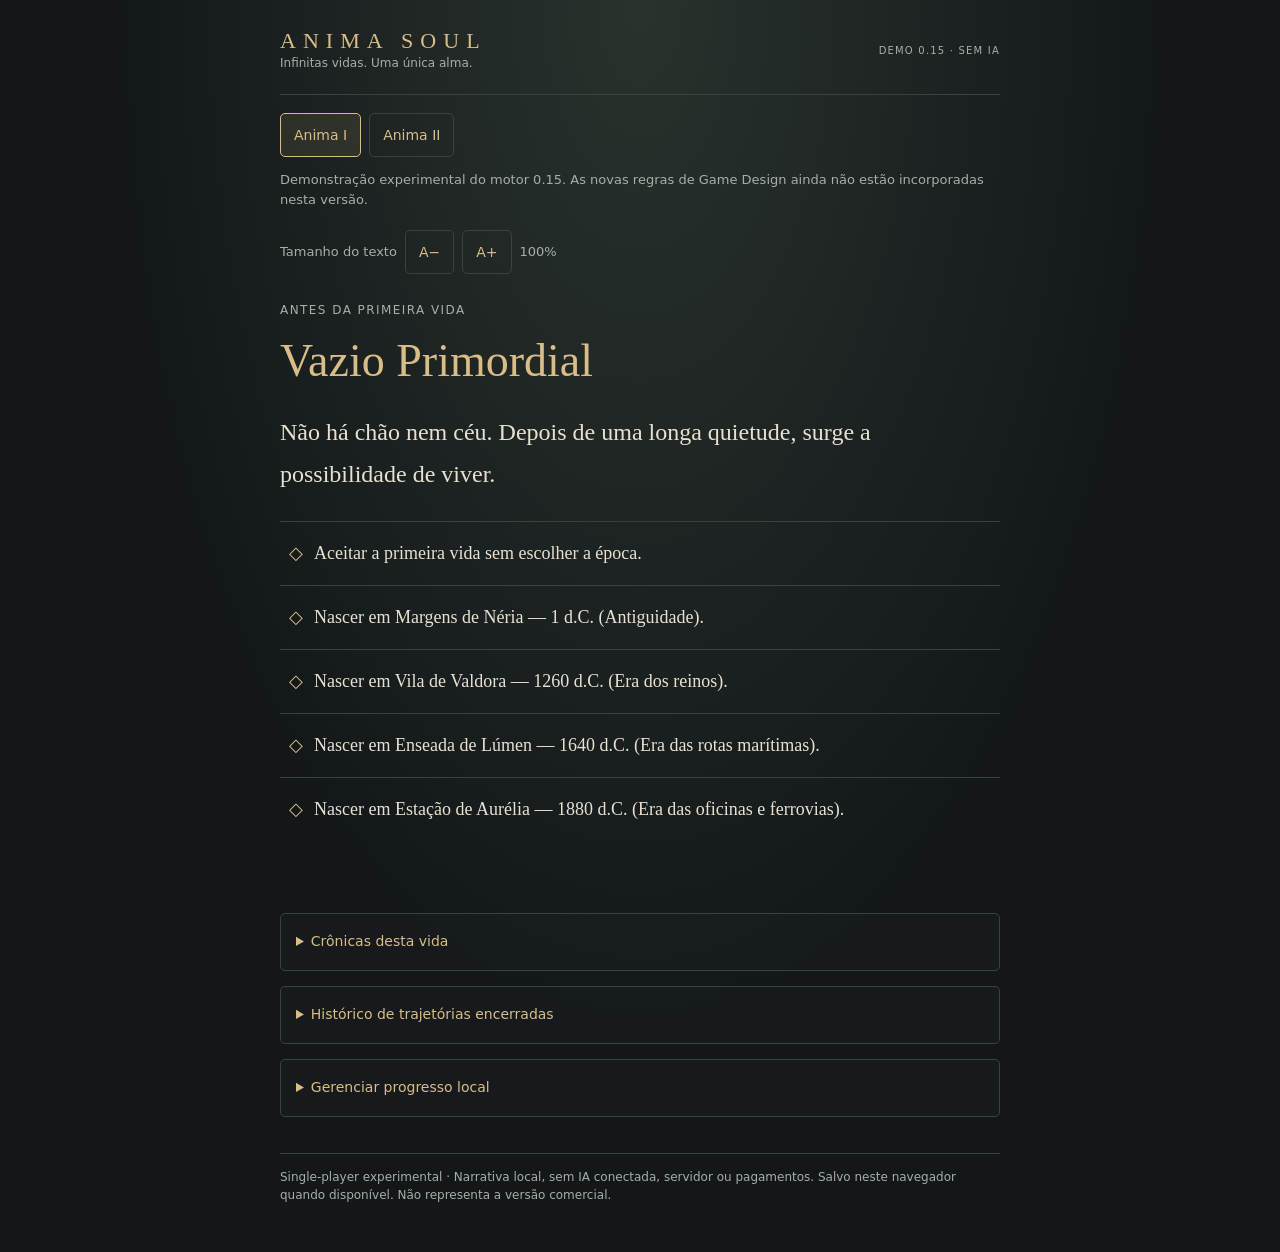
==== index.html @ a891c82f "Add ANIMA SOUL standalone browser demo 0.15" ====
<!doctype html><html lang="pt-BR"><head><meta charset="utf-8"><meta name="viewport" content="width=device-width, initial-scale=1"><title>Anima Soul — Protótipo 0.15</title><style>
:root{color-scheme:dark;--bg:#131719;--panel:#1c2222;--ink:#e8e1d2;--dim:#a8aea7;--gold:#d9bd87;--line:#3b423e}*{box-sizing:border-box}body{margin:0;background:radial-gradient(ellipse at 50% 0,#29322d 0,var(--bg) 58%);color:var(--ink);font-family:Georgia,serif;min-height:100vh}button,select{font:inherit}button{cursor:pointer}button:focus-visible,select:focus-visible{outline:2px solid var(--gold);outline-offset:3px}.wrap{max-width:760px;margin:auto;padding:28px 20px 48px}header{display:flex;justify-content:space-between;align-items:center;gap:20px;border-bottom:1px solid var(--line);padding-bottom:22px}.brand{letter-spacing:.32em;color:var(--gold);font-size:22px}.subtitle,.meta,.small,nav,select,footer{font:12px/1.5 system-ui,sans-serif;color:var(--dim)}.tag{letter-spacing:.12em;text-transform:uppercase;font-size:10px}.scene{margin-top:32px}.meta{letter-spacing:.12em;text-transform:uppercase}h1{font-size:clamp(30px,7vw,46px);font-weight:400;line-height:1.15;margin:13px 0 23px;color:var(--gold)}#story{font-size:clamp(19px,4.4vw,24px);line-height:1.75;white-space:pre-line;margin:0 0 26px}.choice{display:block;width:100%;text-align:left;color:var(--ink);background:transparent;border:0;border-top:1px solid var(--line);padding:18px 9px;font-size:18px;line-height:1.5}.choice:hover{background:#ffffff08;color:var(--gold)}.choice:before{content:'◇';color:var(--gold);margin-right:11px}.actions{display:flex;gap:12px;flex-wrap:wrap;margin-top:20px}.minor{background:none;border:1px solid var(--line);border-radius:5px;color:var(--gold);padding:10px 13px;font:14px system-ui,sans-serif}.minor:hover{border-color:var(--gold)}details{margin-top:15px;border:1px solid var(--line);padding:12px 15px;border-radius:5px;background:#ffffff03}summary{cursor:pointer;color:var(--gold);font:14px system-ui,sans-serif}ul{padding-left:20px;line-height:1.6}li{margin:7px 0}.alert{border-left:2px solid var(--gold);padding:9px 12px;margin:16px 0;color:var(--gold);font:14px/1.6 system-ui,sans-serif}#notice{min-height:25px;font:13px system-ui,sans-serif;color:var(--gold);padding-top:8px}.priority{display:flex;justify-content:space-between;align-items:center;margin:12px 0;font:14px system-ui,sans-serif}select{color:var(--ink);background:var(--panel);border:1px solid var(--line);padding:6px;border-radius:4px}footer{margin-top:36px;border-top:1px solid var(--line);padding-top:14px} [hidden]{display:none!important}

.slotbar{display:flex;gap:8px;margin-top:18px;flex-wrap:wrap}.slotbar button[aria-pressed=true]{background:#d9bd8719;border-color:var(--gold)}.utility{display:flex;gap:9px;flex-wrap:wrap;margin-top:15px}.utility label{cursor:pointer}#import{max-width:100%;font:12px system-ui;color:var(--dim)}.note{font:13px/1.55 system-ui;color:var(--dim)}
:root{--reading-scale:1}.scene{margin-top:26px}#story{font-size:calc(clamp(19px,4.4vw,24px)*var(--reading-scale))}.choice{font-size:calc(18px*var(--reading-scale));min-height:48px}.reading-tools{display:flex;align-items:center;gap:8px;margin:20px 0 0;flex-wrap:wrap}.reading-tools .minor{min-width:44px;min-height:44px}.meta{line-height:1.8}.scene{padding-bottom:12px}#setting{font:13px/1.5 system-ui,sans-serif;color:var(--dim);margin-top:4px}.minor{min-height:44px}details summary{min-height:32px;display:list-item;padding:7px 0}header{gap:12px}.brand{font-size:clamp(15px,4.5vw,22px)}@media(max-width:350px){.wrap{padding:16px 12px 32px}.choice{padding:14px 4px}header{align-items:flex-start}.tag{letter-spacing:.03em}.priority{gap:8px}}
</style></head><body><main class="wrap"><header><div><div class="brand">ANIMA SOUL</div><div class="subtitle">Infinitas vidas. Uma única alma.</div></div><div class="small tag">Demo 0.15 · Sem IA</div></header><div class="slotbar" aria-label="Selecionar Anima"><button class="minor" id="slot1">Anima I</button><button class="minor" id="slot2">Anima II</button></div><p class="note">Demonstração experimental do motor 0.15. As novas regras de Game Design ainda não estão incorporadas nesta versão.</p><div class="reading-tools" aria-label="Ajustes de leitura"><span class="note">Tamanho do texto</span><button class="minor" id="fontMinus" aria-label="Diminuir texto">A−</button><button class="minor" id="fontPlus" aria-label="Aumentar texto">A+</button><span id="fontValue" class="note" aria-live="polite">100%</span></div><section class="scene"><div id="meta" class="meta"></div><div id="setting" hidden></div><h1 id="title"></h1><div id="alert" class="alert" hidden role="alert"></div><p id="story" aria-live="polite"></p><div id="choices"></div><div class="actions"><button id="pray" class="minor">Oração</button></div><div id="notice" role="status"></div></section><section id="material" hidden><details><summary>Perfil e recursos</summary><ul id="profile"></ul></details><details><summary>Patrimônio e ofícios</summary><ul id="assets"></ul></details><details><summary>Pessoas conhecidas</summary><ul id="people"></ul></details><details><summary>Família e reputação</summary><ul id="social"></ul></details><details><summary>Justiça e notícias da comunidade</summary><ul id="society"></ul></details><details><summary>Relatos, descendentes e outras regiões</summary><ul id="lineage"></ul></details><details><summary>Compromissos</summary><ul id="commitments"></ul></details><details><summary>Prioridades da rotina</summary><div id="priorities"></div><p id="routine" class="note"></p></details></section><details><summary>Crônicas desta vida</summary><ul id="chronicle"></ul></details><details><summary>Histórico de trajetórias encerradas</summary><ul id="account-history"></ul></details><details><summary>Gerenciar progresso local</summary><div class="utility"><button class="minor" id="export">Exportar progresso</button><button class="minor" id="reset">Reiniciar este slot</button><label class="note">Importar arquivo <input id="import" type="file" accept="application/json,.json"></label></div><p class="note">Importa saves da 0.6 até 0.13. Versões 0.1–0.5 ainda não são compatíveis. O arquivo exportado contém estado interno de demonstração.</p></details><footer>Single-player experimental · Narrativa local, sem IA conectada, servidor ou pagamentos. Salvo neste navegador quando disponível. Não representa a versão comercial.</footer></main><script>
/* Anima Soul 0.10 — deterministic state, commands and facts */
(function(root){const C={clone:x=>JSON.parse(JSON.stringify(x)),VERSION:15};
C.random=s=>{s.rng=(Math.imul(s.rng,1664525)+1013904223)>>>0;return s.rng/4294967296};
C.fact=(s,type,text,truth=text,extra={})=>{let e={...extra,id:s.events.length+1,life:s.life?.number||0,month:s.life?.month||0,type,text,truth};s.events.push(Object.freeze(e));return e};
C.age=s=>Math.floor(s.life.month/12); C.year=s=>s.life.startYear+C.age(s); C.clamp=(x,min,max)=>Math.max(min,Math.min(max,x));
C.qual=(x)=>x>=7?'intenso':x>=3?'presente':x>=1?'discreto':null;
C.change=(s,k,n)=>{s.soul.traits[k]=C.clamp((s.soul.traits[k]||0)+n,0,10)};
C.bond=(s,id)=>s.soul.bonds[id]??(s.soul.bonds[id]={debts:[],gratitude:0});
C.harm=(s,id,text,truth,amount=1)=>{let e=C.fact(s,'harm',text,truth);C.bond(s,id).debts.push({id:e.id,remaining:amount,original:amount,forgiven:null});C.change(s,'culpa',1)};
C.repair=(s,id,amount,forgiven,text)=>{let b=s.soul.bonds[id],left=amount;for(let d of b?.debts||[]){if(left<=0)break;let n=Math.min(left,d.remaining);d.remaining-=n;left-=n;if(n&&d.remaining===0)d.forgiven=forgiven}C.fact(s,'repair',text,forgiven?text+' A outra pessoa aceitou o gesto.':text+' A outra pessoa ainda não quis perdoar.');return amount-left};
C.newGame=(seed=417)=>({schema:15,seed:seed>>>0,rng:seed>>>0,version:0,seen:[],phase:'void',scene:'void',life:null,lives:[],events:[],truthIndex:0,soul:{traits:{empatia:0,ambicao:0,culpa:0,disciplina:0},bonds:{},faithEvidence:0},prayers:0,learning:{request:null},beyond:{errant:null,mirror:null,ended:false},celestial:{grant:null,review:null,mentor:null,completed:0}});
C.begin=(s,setting="legacy")=>{let n=s.lives.length+1;let names=['Tomás','Ariel','Lia','Davi'];s.life={number:n,name:names[(n-1)%names.length],month:0,startYear:n===1?1780:s.lives.at(-1).startYear+90,place:n%2?'Vale de Merídia':'Porto de Alvor',money:0,skill:0,health:100,job:null,study:null,priorities:{work:'moderada',family:'moderada',study:'nenhuma',rest:'moderada'},npcs:{family:{name:n%2?'Helena':'Marta',affection:3,load:0,boundary:7,present:true},colleague:{name:n%2?'João':'Lucas',soulId:'soul-joao',affection:0,load:0,boundary:6,present:true},friend:{name:n%2?'Beatriz':'Inês',affection:1,load:0,boundary:8,present:true}},commitments:[],lastRoutine:null,deathMonth:(65+Math.floor(C.random(s)*24))*12,latestAlert:null,offeredLast:false};let era=(typeof module==='object'&&module.exports?require('./eras'):root.AnimaEras).catalog[setting];s.life.setting=setting;if(era){s.life.startYear=era.year;s.life.place=era.place;}s.phase='material';s.scene='child';s.truthIndex=0;C.fact(s,'birth',`${s.life.name} nasceu em ${s.life.place}.`)};
C.debtCount=(s,id)=>s.soul.bonds[id]?.debts.reduce((a,b)=>a+b.remaining,0)||0;
// History is append-only. Share sealed facts/snapshots; clone mutable state only.
C.freeze=x=>{if(x&&typeof x==='object'&&!Object.isFrozen(x)){for(const v of Object.values(x))C.freeze(v);Object.freeze(x)}return x};
C.fork=s=>{const {events,lives,seen,...mutable}=s;return {...C.clone(mutable),events:events.slice(),lives:lives.slice(),seen:seen.slice()}};
C.truth=s=>{let out=[],n=s.life?.number;if(!n)return out;for(let i=s.events.length-1;i>=0;i--){let e=s.events[i];if(e.life<n)break;if(e.life===n&&e.type!=='prayer')out.push(e)}return out.reverse()};
C.validate=s=>{if(!s||s.schema!==15||!Number.isInteger(s.version)||s.version<0||!Number.isInteger(s.rng)||!Array.isArray(s.events)||!Array.isArray(s.seen)||!Array.isArray(s.lives)||!s.soul?.bonds||!s.soul?.traits||!['void','material','spirit','limiar','planning','heaven','errant','ended'].includes(s.phase))return false;if(s.phase==='void')return s.life===null;return !!s.life&&Number.isInteger(s.life.month)&&s.life.month>=0&&s.life.npcs&&s.life.world&&s.life.economy&&s.life.risk&&s.life.social&&s.life.society&&s.life.lineage&&s.life.spiritual&&s.soul.spiritual&&s.life.priorities&&Array.isArray(s.life.commitments)&&typeof s.scene==='string'};
if(typeof module==='object'&&module.exports)module.exports=C;else root.AnimaCore=C})(globalThis);

/* Fictional settings; representative eras, not historical reconstructions. */
(function(root){const T={};const catalog={
 ancient:{name:'Antiguidade',year:1,place:'Margens de Néria',culture:'As famílias vivem junto a canais e terras cultivadas. Mensageiros e caravanas ligam pequenos povoados.',child:'O ritmo dos canais e das colheitas marca os dias da infância.',trade:'Uma oficina de cerâmica oferece trabalho; um escriba pode indicar caminhos de aprendizado.',road:'Uma caravana aguarda junto ao canal; alguém precisa de auxílio.',school:'aprendizado com um escriba',message:'Um mensageiro traz notícias',work:2,cost:2},
 medieval:{name:'Era dos reinos',year:1260,place:'Vila de Valdora',culture:'Campos, feiras e oficinas cercam uma pequena vila fortificada. As estações governam boa parte da vida.',child:'O sino da feira e as histórias ao redor do fogo compõem suas primeiras memórias.',trade:'Uma oficina de artesãos oferece trabalho; também há mestres dispostos a ensinar.',road:'Uma carroça parou no caminho da feira; alguém precisa de auxílio.',school:'aprendizado com um mestre',message:'Uma carta trazida por um viajante chega',work:3,cost:3},
 maritime:{name:'Era das rotas marítimas',year:1640,place:'Enseada de Lúmen',culture:'Embarcações chegam ao porto, trazendo mercadorias, notícias e sotaques de outras terras.',child:'Você cresce entre vozes do cais e o cheiro de madeira molhada.',trade:'Uma oficina próxima ao cais oferece trabalho; há oportunidades de formação com comerciantes e escrivães.',road:'Um carregamento caiu junto ao cais; alguém precisa de auxílio.',school:'formação com um escrivão do porto',message:'Uma carta trazida por uma embarcação chega',work:4,cost:4},
 industrial:{name:'Era das oficinas e ferrovias',year:1880,place:'Estação de Aurélia',culture:'Trens cortam a região. Oficinas, pequenas fábricas e bairros de trabalhadores transformam o cotidiano.',child:'O apito distante dos trens acompanha as primeiras lembranças da casa.',trade:'Uma oficina de manutenção oferece trabalho; há cursos de formação na região.',road:'Uma pessoa precisa de ajuda com uma carga perto da estação.',school:'curso de formação local',message:'Uma carta pelo correio chega',work:5,cost:4}
};
T.catalog=Object.freeze(catalog);T.get=l=>catalog[l?.setting]||null;T.valid=id=>id==='legacy'||Object.hasOwn(catalog,id);T.choices=prefix=>Object.entries(catalog).map(([id,e])=>({id:prefix+id,label:`Nascer em ${e.place} — ${e.year} d.C. (${e.name}).`}));
T.context=(l,id,n,text)=>{const e=T.get(l);if(!e)return text;switch(id){case 'study_invitation':return `${n.name} ouviu falar de ${e.school}. O compromisso exigirá tempo e dedicação.`;case 'friend_farewell':return `${e.message}, enviada por ${n.name}. A amizade não desapareceu com a distância.`;case 'traveler_news':return `${n.name} traz histórias de lugares distantes de ${l.place}. Nem tudo o que se ouve é necessariamente verdadeiro.`;case 'merchant_news':return `${n.name} conversa sobre o movimento comercial de ${l.place}. Os custos mudaram e há incerteza quanto aos próximos meses.`;case 'artisan_order':return `${n.name} recebeu uma encomenda em ${l.place} e precisa de auxílio. O pagamento depende da conclusão.`;default:return text}};
T.wage=(l,rate)=>{let e=T.get(l);return e?Math.max(1,rate+e.work-3):rate};T.cost=l=>T.get(l)?.cost||3;
if(typeof module==='object'&&module.exports)module.exports=T;else root.AnimaEras=T})(globalThis);

/* NPC templates and narrative event catalog: fictional sample setting. */
(function(root){const C=typeof module==='object'&&module.exports?require('./core'):root.AnimaCore;const N={};
N.roles={neighbor:{names:['Amélia','Rosa','Clara'],goal:'manter o lar',career:'costura',patience:5,age:29},merchant:{names:['Bento','Samuel','Elias'],goal:'ampliar o comércio',career:'mercado',patience:6,age:38},teacher:{names:['Cecília','Laura','Eva'],goal:'transmitir conhecimento',career:'ensino',patience:8,age:42},artisan:{names:['Miguel','Daniel','Mateus'],goal:'aperfeiçoar o próprio ofício',career:'artesanato',patience:7,age:25},traveler:{names:['Isabel','Elisa','Marina'],goal:'conhecer outras regiões',career:'viagens',patience:6,age:22}};
N.populate=s=>{for(const [key,r] of Object.entries(N.roles)){let n=r.names[Math.floor(C.random(s)*r.names.length)];s.life.npcs[key]={name:n,soulId:`soul-${s.life.number}-${key}`,affection:0,load:0,boundary:r.patience,present:true};}};
N.catalog=[
{id:'neighbor_help',role:'neighbor',title:'Uma porta entreaberta',text:n=>`${n.name}, uma pessoa da vizinhança, pede ajuda para carregar mantimentos.`,options:[['assist','Oferecer auxílio.'],['decline','Prosseguir com seus afazeres.']],eligible:(l,n)=>n.available&&n.resources<12,weight:3},
{id:'merchant_news',role:'merchant',title:'Conversa no mercado',text:n=>`${n.name} comenta que os custos do comércio mudaram e procura alguém para conversar.`,options:[['listen','Escutar.'],['decline','Continuar suas compras.']],eligible:(l,n)=>n.available,weight:2},
{id:'teacher_lesson',role:'teacher',title:'Uma lição oferecida',text:n=>`${n.name} oferece um tempo para ensinar fundamentos de escrita.`,options:[['learn','Aceitar a lição.'],['decline','Agradecer e seguir.']],eligible:(l,n)=>n.available&&l.economy.skills.escrita<4,weight:2},
{id:'artisan_order',role:'artisan',title:'Uma encomenda difícil',text:n=>`${n.name} precisa de ajuda em uma encomenda. O pagamento dependerá de sua conclusão.`,options:[['accept','Aceitar o compromisso.'],['decline','Recusar a encomenda.']],eligible:(l,n)=>n.available&&l.job!==null&&!l.commitments.some(c=>c.status==='pendente'),weight:3},
{id:'traveler_news',role:'traveler',title:'Notícias de outros lugares',text:n=>`${n.name} fala de costumes e possibilidades em outras regiões. A experiência não garante que tudo o que foi contado seja verdadeiro.`,options:[['listen','Ouvir o relato.'],['decline','Despedir-se.']],eligible:(l,n)=>n.available,weight:2},
{id:'neighbor_dispute',role:'neighbor',title:'Um desentendimento',text:n=>`${n.name} reclama de uma situação na vizinhança. Vocês não concordam inteiramente sobre o ocorrido.`,options:[['mediate','Buscar compreender os dois lados.'],['dismiss','Encerrar a conversa sem ouvir.']],eligible:(l,n)=>n.available&&n.known&&n.load>=1,weight:3},
{id:'merchant_offer',role:'merchant',title:'Uma oferta de trabalho',text:n=>`${n.name} conhece uma tarefa remunerada que poderá ser realizada no próximo período.`,options:[['accept','Assumir a tarefa.'],['decline','Não aceitar.']],eligible:(l,n)=>n.available&&l.priorities.work!=='nenhuma'&&!l.commitments.some(c=>c.status==='pendente'),weight:2}
];
if(typeof module==='object'&&module.exports)module.exports=N;else root.AnimaPopulation=N})(globalThis);

/* Autonomous NPC and procedural event layer. Experimental, not canonical tuning. */
(function(root){const C=typeof module==='object'&&module.exports?require('./core'):root.AnimaCore;const N=typeof module==='object'&&module.exports?require('./population'):root.AnimaPopulation;const T=typeof module==='object'&&module.exports?require('./eras'):root.AnimaEras;const W={};const spirit=()=>typeof module==='object'&&module.exports?require('./spirit'):root.AnimaSpirit;const economy=()=>typeof module==='object'&&module.exports?require('./economy'):root.AnimaEconomy;
const roles={family:{goal:'conviver com a família',patience:7,career:'lar'},colleague:{goal:'garantir o próprio sustento',patience:6,career:'oficina'},friend:{goal:'construir uma vida independente',patience:8,career:'comércio'},...N.roles};
W.init=s=>{let l=s.life;N.populate(s);l.world={pending:null,lastEvent:-100,counts:{},known:[],monthProcessed:l.month};for(const [k,n] of Object.entries(l.npcs)){let r=roles[k];Object.assign(n,{role:k,goal:r.goal,occupation:r.career,progress:0,resources:8,stress:0,age:r.age??(k==='family'?40:18),available:true,known:k==='family',patience:r.patience,lastContact:-1,lifeStatus:'alive'});n.soulId??=`soul-${l.number}-${k}`;n.deathAge=70+Math.floor(C.random(s)*25);}};
W.contact=(s,k)=>{let n=s.life.npcs[k];if(n){n.known=true;n.lastContact=s.life.month}};
W.tick=(s,a)=>{let l=s.life,w=l.world;if(w.monthProcessed>=l.month)return;w.monthProcessed=l.month;for(const [k,n] of Object.entries(l.npcs)){if(n.lifeStatus!=='alive')continue;n.age+=1/12;if(n.age>=n.deathAge){n.lifeStatus='dead';n.present=false;n.available=false;if(n.known){C.fact(s,'npc_death',`Você soube da morte de ${n.name}.`,undefined,{npc:k});if(k==='family'||n.affection>=3){l.world.losses??=[];l.world.losses.push(n.name);}}continue;}let r=C.random(s);n.resources=C.clamp(n.resources+(r<.28?-2:r>.52?1:0),0,60);n.stress=C.clamp(n.stress+(n.resources<3?1:-.25),0,10);if(r>.42)n.progress+=1;if(N.roles[k]){n.load=C.clamp(n.load+(n.stress>5?.4:-.15),0,10);if(n.progress>=24&&n.available&&k==='traveler'&&r>.85){n.available=false;n.goal='explorar outras localidades';if(n.known)C.fact(s,'npc_move',`${n.name} partiu em viagem.`);}};if(k==='friend'&&n.progress>=18&&n.available&&r>.82){n.available=false;n.goal='estabelecer-se em outra localidade';C.fact(s,'npc_move',`${n.name} deixou a região.`,`${n.name} mudou-se em busca de oportunidades.`,{npc:k});}if(k==='colleague'&&n.progress>=20&&n.occupation==='oficina'&&r>.8){n.occupation='ofício independente';C.fact(s,'npc_work',`${n.name} começou a trabalhar por conta própria.`,undefined,{npc:k});} }};
const defs=[
{id:'study_invitation',role:'friend',title:'Uma oportunidade de estudo',text:n=>`${n.name} ouviu falar de uma formação disponível na região. O compromisso exigirá tempo e dedicação.`,options:[['accept','Inscrever-se na formação.'],['decline','Deixar passar a oportunidade.']],eligible:(l,n)=>n.available&&!l.study&&l.economy.qualification===0,weight:2},
{id:'friend_visit',role:'friend',title:'Uma visita inesperada',text:n=>`${n.name} aparece à sua porta e propõe uma caminhada. Faz algum tempo que vocês não se encontram.`,options:[['accept','Aceitar o convite.'],['decline','Dizer que hoje não será possível.']],eligible:(l,n)=>n.available&&n.present,weight:3},
{id:'colleague_shortage',role:'colleague',title:'Uma dificuldade no ofício',text:n=>`${n.name} comenta que o mês foi difícil e pergunta se você poderia oferecer duas moedas.`,options:[['lend','Oferecer duas moedas.'],['decline','Recusar o pedido.']],eligible:(l,n)=>n.available&&n.resources<8,weight:4},
{id:'family_memory',role:'family',title:'Uma lembrança à mesa',text:n=>`${n.name} encontrou um objeto antigo e deseja conversar sobre a história da família.`,options:[['listen','Reservar tempo para ouvir.'],['decline','Deixar a conversa para outra ocasião.']],eligible:(l,n)=>n.present,weight:2},
{id:'work_opportunity',role:'colleague',title:'Uma proposta de trabalho',text:n=>`${n.name} ouviu falar de uma tarefa remunerada. Você precisaria reservar parte do próximo mês.`,options:[['accept','Aceitar a tarefa.'],['decline','Manter sua rotina.']],eligible:(l,n)=>n.available&&l.job!==null&&l.priorities.work!=='nenhuma'&&!l.commitments.some(c=>c.status==='pendente'),weight:2},
{id:'friend_farewell',role:'friend',title:'Notícias de longe',text:n=>`Uma carta de ${n.name} chega de outra região. A amizade não desapareceu com a distância.`,options:[['reply','Responder à carta.'],['decline','Guardar a carta sem responder.']],eligible:(l,n)=>!n.available,weight:2},
{id:'colleague_trade',role:'colleague',title:'Uma oferta de parceria',text:n=>`${n.name} precisa de auxílio em uma pequena encomenda. O resultado não é garantido.`,options:[['accept','Ajudar na encomenda.'],['decline','Recusar a parceria.']],eligible:(l,n)=>n.occupation==='ofício independente'&&l.priorities.work!=='nenhuma',weight:3}
,...N.catalog];W.defs=defs;
W.offer=(s,force=false)=>{let l=s.life,w=l.world;if(w.pending||l.month-w.lastEvent<4||(!force&&C.random(s)>=.085))return false;let list=defs.filter(d=>l.npcs[d.role].lifeStatus==='alive'&&d.eligible(l,l.npcs[d.role])&&(w.counts[d.id]||0)<2);if(!list.length)return false;let total=list.reduce((a,d)=>a+d.weight*spirit().weight(s,d.id),0),pick=C.random(s)*total;let d=list.find(x=>(pick-=x.weight*spirit().weight(s,x.id))<0)||list.at(-1);w.pending={id:d.id,role:d.role};w.lastEvent=l.month;w.counts[d.id]=(w.counts[d.id]||0)+1;W.contact(s,d.role);s.scene='world_event';return true};
W.scene=s=>{let d=defs.find(x=>x.id===s.life.world.pending?.id);if(!d)throw Error('Evento ausente');let n=s.life.npcs[d.role];return [d.title,T.context(s.life,d.id,n,d.text(n)),d.options.filter(([id])=>id!=='lend'||s.life.money>=2).map(([id,label])=>({id,label}))]};
W.resolve=(s,a)=>{let l=s.life,w=l.world,d=defs.find(x=>x.id===w.pending?.id),n=l.npcs[d.role];if(a==='decline'){C.fact(s,'npc_response',`Você recusou o convite ou pedido de ${n.name}.`);if(d.id==='family_memory')n.load+=1;}else if(a==='lend'){economy().entry(s,'aid',-2,'Auxílio ao colega');n.resources+=2;C.bond(s,n.soulId).gratitude++;C.fact(s,'npc_help',`Você ofereceu duas moedas a ${n.name}.`);n.affection+=1;}else if(d.id==='study_invitation'){(typeof module==='object'&&module.exports?require('./simulation'):root.AnimaSim).startStudy(s);}else if(['work_opportunity','artisan_order','merchant_offer'].includes(d.id)){l.commitments.push({id:s.events.length+1,title:'Realizar tarefa remunerada',kind:'work',status:'pendente',due:l.month+1});C.fact(s,'commitment','Você assumiu uma tarefa remunerada.');}else if(d.id==='neighbor_help'&&a==='assist'){C.bond(s,n.soulId).gratitude++;C.fact(s,'npc_help',`Você auxiliou ${n.name} com os mantimentos.`);n.affection++;}else if(d.id==='teacher_lesson'&&a==='learn'){l.economy.skills.escrita++;C.fact(s,'study',`Você aprendeu fundamentos de escrita com ${n.name}.`);}else if(d.id==='neighbor_dispute'){if(a==='mediate'){n.load=Math.max(0,n.load-2);C.fact(s,'talk','Você procurou compreender o desentendimento.');}else{n.load++;C.fact(s,'conflict','Você encerrou o diálogo antes de ouvir o outro lado.');}}else if(d.id==='colleague_trade'){let success=C.random(s)<.65;if(success)economy().entry(s,'trade',3,'Encomenda');n.progress+=1;C.fact(s,'npc_trade',success?'A encomenda foi concluída e rendeu três moedas.':'A encomenda não trouxe rendimento.');}else{n.affection=Math.min(8,n.affection+1);n.load=Math.max(0,n.load-1);C.fact(s,'npc_contact',`Você dedicou atenção a ${n.name}.`);}w.pending=null;s.scene='hub'};
W.public=s=>Object.values(s.life.npcs).filter(n=>n.known).map(n=>({name:n.name,status:n.lifeStatus==='dead'?'Falecido':n.present===false?'Afastou-se':n.available?'Na região':'Mudou de região',occupation:n.occupation}));
if(typeof module==='object'&&module.exports)module.exports=W;else root.AnimaWorld=W})(globalThis);

/* Fictional physical-risk rules. All coefficients are provisional; not medical or combat advice. */
(function(root){const req=typeof module==='object'&&module.exports,C=req?require('./core'):root.AnimaCore;const R={};
const kinds=['conflict','weather','accident'],actions={conflict:['retreat','appeal','defend'],weather:['shelter','return','continue_risk'],accident:['avoid','assist','return']};
R.blank=()=>({pending:null,lastMonth:-1,injuries:[],nextId:1});
R.init=s=>{s.life.risk=R.blank()};
R.valid=r=>!!r&&Number.isSafeInteger(r.lastMonth)&&r.lastMonth>=-1&&Number.isSafeInteger(r.nextId)&&r.nextId>0&&(r.pending===null||kinds.includes(r.pending?.kind))&&Array.isArray(r.injuries)&&r.injuries.every((i,n)=>i.id===n+1&&['leve','grave','sequela'].includes(i.severity)&&Number.isSafeInteger(i.month)&&i.month>=0&&Number.isSafeInteger(i.remaining)&&i.remaining>=0&&typeof i.active==='boolean'&&(i.severity==='sequela'?i.active&&i.remaining===0:i.active===(i.remaining>0)))&&r.nextId===r.injuries.length+1;
R.injury=s=>s.life.risk.injuries.filter(i=>i.active);
R.capacity=s=>{let xs=R.injury(s);return Math.max(.35,1-xs.reduce((n,i)=>n+({leve:.1,grave:.35,sequela:.18})[i.severity],0))};
R.public=s=>R.injury(s).map(i=>({leve:'Lesão leve em recuperação',grave:'Lesão grave em recuperação',sequela:'Sequela física permanente'})[i.severity]);
R.recordInjury=(s,severity)=>{let l=s.life,r=l.risk,remaining=({leve:2,grave:8,sequela:0})[severity];r.injuries.push({id:r.nextId++,severity,month:l.month,remaining,active:true});l.health=C.clamp(l.health-({leve:8,grave:28,sequela:35})[severity],0,100);C.fact(s,'injury',({leve:'Você sofreu uma lesão leve.',grave:'Você sofreu uma lesão grave.',sequela:'O acontecimento deixou uma sequela física permanente.'})[severity]);};
R.fatal=(s,reason='A situação teve consequências fatais.')=>{let l=s.life;l.health=0;l.risk.pending=null;s.scene='death';l.latestAlert='Um acontecimento encerrou sua vida material.';C.fact(s,'fatal_injury',reason);};
R.tick=(s,rest)=>{let l=s.life;for(let i of R.injury(s)){if(i.severity==='sequela'||rest<1)continue;i.remaining--;if(i.remaining===0){i.active=false;C.fact(s,'recovery','Uma lesão deixou de limitar suas atividades.')}}};
R.offer=(s,kind)=>{let l=s.life,r=l.risk;if(s.phase!=='material'||r.pending||r.lastMonth===l.month||C.age(s)<18)return false;kind=kind||kinds[Math.floor(C.random(s)*kinds.length)];if(!kinds.includes(kind))return false;r.lastMonth=l.month;let readiness=(l.health/100)*.1+Math.min(l.skill,10)*.01;let roll=C.random(s);if(roll<.05+readiness){C.fact(s,'instinct','Seu reflexo fez você evitar uma situação perigosa antes de pensar.');return false;}r.pending={kind};s.scene='risk';l.latestAlert='Uma situação de risco exige sua atenção.';return true;};
R.spontaneous=s=>{let l=s.life;return l.risk.lastMonth!==l.month && s.rng%173===0 && R.offer(s);};
R.scene=s=>{let k=s.life.risk.pending?.kind;let entries={conflict:['Uma tensão inesperada','Uma discussão na rua se torna ameaçadora. Você não conhece as intenções da outra pessoa.',[['retreat','Tentar se afastar.'],['appeal','Tentar acalmar a situação.'],['defend','Tentar se defender.']]],weather:['O tempo mudou','O caminho se torna perigoso devido às condições do tempo.',[['shelter','Procurar abrigo.'],['return','Voltar.'],['continue_risk','Prosseguir apesar do risco.']]],accident:['Um imprevisto no caminho','Uma pessoa está em dificuldade e o entorno parece instável.',[['avoid','Evitar a situação.'],['assist','Tentar oferecer auxílio.'],['return','Voltar.']]]};let [title,text,opts]=entries[k]||['Situação encerrada','O perigo passou.',[]];return [title,text,opts.map(([id,label])=>({id,label}))]};
R.resolve=(s,a)=>{let l=s.life,r=l.risk,k=r.pending?.kind;if(!actions[k]?.includes(a))return false;r.pending=null;s.scene='hub';let risk=({retreat:.19,appeal:.28,defend:.45,shelter:.12,return:.16,continue_risk:.55,avoid:.12,assist:.42})[a];let coat=k==='weather'&&l.economy.inventory.find(i=>i.kind==='coat'&&i.location==='consigo'&&i.condition>0);if(coat){risk-=.09;coat.condition=Math.max(0,coat.condition-4)}risk=C.clamp(risk+(1-l.health/100)*.24+(1-R.capacity(s))*.16-Math.min(l.skill,10)*.008,.04,.85);let roll=C.random(s);if(roll>=risk){C.fact(s,'risk_survived',a==='assist'?'Você conseguiu oferecer auxílio e sair em segurança.':'Você conseguiu sair da situação sem ferimentos.');if(a==='assist'){C.fact(s,'help','Você ofereceu auxílio em uma situação difícil.');C.change(s,'empatia',1);}return true;}let impact=C.random(s);if(impact<.08+(l.health<25?.18:0)){R.fatal(s);return true;}R.recordInjury(s,impact<.2?'sequela':impact<.48?'grave':'leve');if(l.health===0)R.fatal(s);return true;};
if(req)module.exports=R;else root.AnimaRisk=R})(globalThis);

/* Economy and property, prototype values only. Monetary units are fictional. */
(function(root){const C=typeof module==='object'&&module.exports?require('./core'):root.AnimaCore;const T=typeof module==='object'&&module.exports?require('./eras'):root.AnimaEras;const R=typeof module==='object'&&module.exports?require('./risk'):root.AnimaRisk;const E={};
const jobs={Oficina:{rate:3,skill:'ofício',min:0},Lavoura:{rate:2,skill:'agricultura',min:0},Comércio:{rate:4,skill:'comércio',min:0},Escrivão:{rate:5,skill:'escrita',min:1}};
const goods={tools:{name:'Ferramentas',price:7,sell:3,weight:3},book:{name:'Livro de estudo',price:4,sell:2,weight:1},coat:{name:'Casaco',price:5,sell:2,weight:2}};
E.jobs=jobs;E.goods=goods;
E.init=s=>{s.life.economy={inventory:[],properties:[],ledger:[],skills:{'ofício':0,agricultura:0,comércio:0,escrita:0},qualification:0,arrears:0,housing:'aluguel',marketMonth:-1,careerMonth:-1,storageMonth:-1}};
E.record=(s,kind,amount,note)=>{s.life.economy.ledger.push({month:s.life.month,kind,amount,note});};
E.entry=(s,kind,amount,note)=>{if(!Number.isSafeInteger(amount)||s.life.money+amount<0)return false;s.life.money+=amount;E.record(s,kind,amount,note);return true};
E.availableJobs=s=>Object.entries(jobs).filter(([k,v])=>k!==s.life.job&&s.life.economy.qualification>=v.min);
E.changeJob=(s,name)=>{let l=s.life,e=l.economy;if(e.careerMonth===l.month||!E.availableJobs(s).some(([k])=>k===name))return false;l.job=name;e.careerMonth=l.month;C.fact(s,'career',`Você iniciou um trabalho em ${name.toLowerCase()}.`);return true};
E.tick=(s,a)=>{let l=s.life,e=l.economy;let income=l.job?Math.floor(a.work*T.wage(l,jobs[l.job]?.rate||3)*R.capacity(s)):0;if(income)E.entry(s,'salary',income,`Rendimento: ${l.job}`);let cost=Math.max(1,T.cost(l)-(e.housing==='própria'?1:0)),paid=Math.min(l.money,cost);if(paid)E.entry(s,'living',-paid,'Despesas essenciais');e.arrears+=cost-paid;let settlement=Math.min(l.money,e.arrears);if(settlement){E.entry(s,'arrears',-settlement,'Despesas em atraso');e.arrears-=settlement;}if(e.arrears>6)l.health=C.clamp(l.health-1,0,100);return {income,spent:paid+settlement}};
E.weight=s=>s.life.economy.inventory.filter(i=>i.location==='consigo').reduce((n,i)=>n+goods[i.kind].weight,0);
E.canBuy=(s,k)=>{let l=s.life,e=l.economy;return !!goods[k]&&e.marketMonth!==l.month&&l.money>=goods[k].price&&E.weight(s)+goods[k].weight<=8};
E.buy=(s,k)=>{if(!E.canBuy(s,k))return false;let l=s.life,e=l.economy,g=goods[k];E.entry(s,'purchase',-g.price,g.name);e.inventory.push({id:s.events.length+1,kind:k,location:'consigo',condition:100});e.marketMonth=l.month;C.fact(s,'purchase',`Você comprou: ${g.name}.`);return true};
E.canSell=(s,i)=>s.life.economy.marketMonth!==s.life.month&&i.location==='consigo'&&goods[i.kind].sell>0;
E.sell=(s,id)=>{let l=s.life,e=l.economy,i=e.inventory.find(x=>x.id===id);if(!i||!E.canSell(s,i))return false;let g=goods[i.kind],price=Math.floor(g.sell*i.condition/100);E.entry(s,'sale',price,g.name);e.inventory=e.inventory.filter(x=>x.id!==id);e.marketMonth=l.month;C.fact(s,'sale',`Você vendeu: ${g.name}.`);return true};
E.move=(s,id)=>{let l=s.life,e=l.economy,i=e.inventory.find(x=>x.id===id);if(!i||e.storageMonth===l.month||i.location==='consigo'&&e.housing!=='própria'||i.location!=='consigo'&&E.weight(s)+goods[i.kind].weight>8)return false;i.location=i.location==='consigo'?'casa':'consigo';e.storageMonth=l.month;C.fact(s,'storage',`Você ${i.location==='casa'?'guardou':'retirou'}: ${goods[i.kind].name}.`);return true};
E.buyHome=s=>{let l=s.life,e=l.economy;if(e.housing==='própria'||l.money<40||e.marketMonth===l.month)return false;E.entry(s,'property',-40,'Casa modesta');e.housing='própria';e.properties.push({name:'Casa modesta',place:l.place});e.marketMonth=l.month;C.fact(s,'property','Você adquiriu uma casa modesta.');return true};
E.useTool=s=>{let i=s.life.economy.inventory.find(i=>i.kind==='tools'&&i.location==='consigo'&&i.condition>0);if(!i)return false;i.condition=Math.max(0,i.condition-10);return true};
E.practice=s=>{let l=s.life,e=l.economy,k=jobs[l.job]?.skill;if(!k||e.practiceMonth===l.month)return false;e.practiceMonth=l.month;e.skills[k]+=k==='ofício'&&E.useTool(s)?2:1;C.fact(s,'practice',`Você dedicou tempo a aperfeiçoar ${k}.`);return true};
E.validate=e=>!!e&&Array.isArray(e.inventory)&&Array.isArray(e.properties)&&Array.isArray(e.ledger)&&Number.isSafeInteger(e.arrears)&&e.arrears>=0&&['aluguel','própria'].includes(e.housing)&&Number.isSafeInteger(e.qualification)&&e.qualification>=0&&!!e.skills&&Object.keys(e.skills).length===4&&['ofício','agricultura','comércio','escrita'].every(k=>Number.isSafeInteger(e.skills[k])&&e.skills[k]>=0)&&e.inventory.every(i=>Number.isSafeInteger(i.id)&&Object.hasOwn(goods,i.kind)&&['consigo','casa'].includes(i.location)&&Number.isFinite(i.condition)&&i.condition>=0&&i.condition<=100)&&new Set(e.inventory.map(i=>i.id)).size===e.inventory.length&&e.inventory.filter(i=>i.location==='consigo').reduce((n,i)=>n+goods[i.kind].weight,0)<=8&&e.properties.every(p=>typeof p.name==='string'&&typeof p.place==='string')&&e.ledger.every(x=>Number.isSafeInteger(x.amount)&&typeof x.note==='string'&&Number.isSafeInteger(x.month));
E.public=s=>{let e=s.life.economy;return {housing:e.housing,arrears:e.arrears,inventory:e.inventory.map(i=>({id:i.id,name:goods[i.kind].name,location:i.location,condition:i.condition>=70?'Bom estado':i.condition>0?'Desgastado':'Inutilizável'})),properties:e.properties.map(p=>p.name+' — '+p.place),skills:Object.entries(e.skills).map(([k,v])=>k+': '+(v>=8?'Experiente':v>=3?'Competente':'Iniciante')),ledger:e.ledger.slice(-8).map(x=>`${x.note}: ${x.amount>0?'+':''}${x.amount} moedas`),weight:E.weight(s)}};
if(typeof module==='object'&&module.exports)module.exports=E;else root.AnimaEconomy=E})(globalThis);

/* Spiritual continuity, prototype rules. No claim of a definitive divine judgment algorithm. */
(function(root){const C=typeof module==='object'&&module.exports?require('./core'):root.AnimaCore;const P={};
P.init=s=>{s.soul.spiritual??={reflections:[],conduct:{care:0,harm:0,repair:0},opportunities:[]};s.life.spiritual={interactions:{},apologies:[],preference:s.soul.spiritual.preference||null,truthPaused:false,mission:{kind:s.life.number===1?'honesty':'aid',status:'pending'}};delete s.soul.spiritual.preference;};
P.available=(s,k)=>s.life.spiritual.interactions[k]!==s.life.month;
P.mark=(s,k)=>{s.life.spiritual.interactions[k]=s.life.month};
P.observe=(s,from)=>{let p=s.soul.spiritual;for(let e of s.events.slice(from)){if(e.type==='harm')p.conduct.harm++;else if(['care','honesty','help','npc_help','legacy'].includes(e.type))p.conduct.care++;else if(e.type==='repair')p.conduct.repair++;}};
P.weight=(s,id)=>{let p=s.soul.spiritual.conduct;let positive=Math.min(2,p.care/6),negative=Math.min(2,p.harm/3);let w=1;if(['family_memory','friend_visit'].includes(id))w+=positive*.15;if(['colleague_shortage'].includes(id))w+=negative*.2;if(s.life.spiritual.preference==='prefer_family'&&['family_memory','friend_visit'].includes(id))w+=.2;if(s.life.spiritual.preference==='prefer_study'&&id==='study_invitation')w+=.2;return w};
P.canApologize=s=>{let id=s.life.npcs.colleague.soulId;return C.debtCount(s,id)>0&&C.truth(s).some(e=>e.type==='harm')&&!s.life.spiritual.apologies.includes(id)&&P.available(s,'apology')};
P.apologize=s=>{let n=s.life.npcs.colleague,id=n.soulId;if(!P.canApologize(s))return false;P.mark(s,'apology');if(s.life.spiritual.apologies.includes(id))return false;s.life.spiritual.apologies.push(id);C.fact(s,'apology',`Você reconheceu perante ${n.name} sua responsabilidade pelo prejuízo.`,'O reconhecimento não restituiu o prejuízo nem obrigou a outra pessoa a perdoar.');return true};
P.mission=(s,kind,outcome)=>{let m=s.life.spiritual.mission;if(m.kind===kind&&m.status==='pending')m.status=outcome;};
P.record=s=>{let entries=C.truth(s),out=[],routine=0,months=0;const flush=()=>{if(routine)out.push({type:'routine_summary',truth:`Em ${routine} períodos de rotina, passaram-se ${months} meses. A passagem do tempo, por si só, não determinou sua evolução.`});routine=0;months=0};for(let e of entries){if(e.type==='routine'){routine++;months+=Number(e.text.match(/Passaram-se (\d+)/)?.[1]||0)}else{flush();out.push(e)}}flush();let m=s.life.spiritual.mission;let purpose=m.kind==='honesty'?'agir com honestidade diante de uma oportunidade de vantagem indevida':'oferecer auxílio diante do prejuízo de outra pessoa';let result=({fulfilled:'Você aproveitou essa oportunidade.',declined:'Você escolheu não aproveitar essa oportunidade.',pending:'Essa oportunidade não chegou a ser vivenciada.'})[m.status];out.push({type:'mission_review',truth:`Uma oportunidade espiritual desta vida consistia em ${purpose}. ${result}`});return [...out,...(typeof module==='object'&&module.exports?require('./learning'):root.AnimaLearning).review(s)]};
P.preference=(s,pref)=>{s.soul.spiritual.preference=pref;};
P.validate=s=>{let a=s.soul.spiritual,b=s.life.spiritual;return !!a&&!!b&&!!a.conduct&&['care','harm','repair'].every(k=>Number.isSafeInteger(a.conduct[k])&&a.conduct[k]>=0)&&!!b.interactions&&Array.isArray(b.apologies)&&['honesty','aid'].includes(b.mission?.kind)&&['pending','fulfilled','declined'].includes(b.mission?.status)&&typeof b.truthPaused==='boolean'&&[null,'prefer_family','prefer_study'].includes(b.preference)};
if(typeof module==='object'&&module.exports)module.exports=P;else root.AnimaSpirit=P})(globalThis);

/* Experimental family and reputation layer; private feelings never projected as scores. */
(function(root){const req=typeof module==='object'&&module.exports,C=req?require('./core'):root.AnimaCore;const F={};
const roles=['friend','neighbor','merchant','artisan','traveler'];const names=['Clara','Noé','Luz','Elias','Eva','Rafael'];const o=(id,label)=>({id,label});
F.blank=()=>({partners:{},active:null,plan:null,children:[],nextChild:1,marks:{},pending:null,region:{},groups:{},individual:{}});
F.init=s=>{s.life.social=F.blank()};const f=s=>s.life.social;const n=(s,k)=>s.life.npcs[k];const here=(s,k)=>{let x=n(s,k);return x?.known&&x.lifeStatus==='alive'&&x.available&&x.present&&x.age>=18};
const witnesses=s=>['neighbor','merchant','artisan','colleague'].filter(k=>here(s,k));
const fresh=(s,k)=>f(s).marks[k]!==s.life.month;const mark=(s,k)=>f(s).marks[k]=s.life.month;
const relation=(s,k)=>f(s).partners[k]??(f(s).partners[k]={status:'acquaintance',trust:0,strain:0,lastDecision:-1});
const end=(s,k,reason)=>{let r=relation(s,k);r.status=reason;f(s).active=null;f(s).plan=null;C.fact(s,'relationship_end',reason==='widowed'?`O vínculo conjugal com ${n(s,k).name} terminou com sua morte.`:`A relação com ${n(s,k).name} chegou ao fim.`,undefined,{npc:k});};
F.hub=s=>C.age(s)>=18?[o('social','Conviver e conhecer pessoas.'),...(f(s).children.length?[o('children','Dedicar atenção aos filhos.')]:[])]:[];
F.scene=s=>{let x=f(s),k=x.active,partner=k?n(s,k):null;switch(s.scene){
case 'social':return ['Laços da vida','A convivência não garante reciprocidade. Cada pessoa tem seus próprios desejos.',[...roles.filter(k=>here(s,k)&&fresh(s,'meet_'+k)).map(k=>o('meet_'+k,`Passar um tempo com ${n(s,k).name}.`)),...roles.filter(k=>here(s,k)&&!x.active&&x.partners[k]?.trust>=2&&fresh(s,'proposal_'+k)).map(k=>o('propose_'+k,`Manifestar interesse amoroso por ${n(s,k).name}.`)),...(partner?[o('partner',`Conversar sobre sua relação com ${partner.name}.`)]:[]),...(fresh(s,'public')&&witnesses(s).length?[o('public_task','Assumir uma tarefa comunitária diante de testemunhas.')]:[]),o('back','Voltar à rotina.')]];
case 'partner':return ['Uma vida compartilhada',`${partner.name} e você têm uma história em comum. Isso não torna o futuro uma certeza.`,[...(here(s,k)&&fresh(s,'partner')?[o('listen_partner','Reservar tempo para conversar e escutar.')]:[]),...(here(s,k)&&!x.plan&&x.children.length<4&&fresh(s,'plan')?[o('plan_child','Conversar sobre ampliar a família com um filho.')]:[]),o('separate','Encerrar a relação.'),o('back','Voltar à rotina.')]];
case 'children':return ['Os filhos','Cada filho vive sua própria história.',[...x.children.filter(c=>fresh(s,'child_'+c.id)).map(c=>o('care_'+c.id,`Dedicar tempo a ${c.name}.`)),o('back','Voltar à rotina.')]];
case 'social_event':{let p=x.pending;if(p.kind==='birth')return ['Uma nova presença',`${x.children.find(c=>c.id===p.child).name} chegou à família.`,[o('welcome','Acolher este novo momento.')]];if(p.kind==='child')return ['Uma conversa necessária',`${x.children.find(c=>c.id===p.child).name} pede que você escute o que está sentindo.`,[o('hear_child','Escutar com atenção.'),o('dismiss_child','Encerrar a conversa.')]];if(p.kind==='adult')return ['Um caminho próprio',`${x.children.find(c=>c.id===p.child).name} decidiu seguir seu próprio caminho na vida adulta.`,[o('acknowledge','Reconhecer sua decisão.')]];if(p.kind==='breakup')return ['Uma decisão de outra pessoa',`${n(s,p.role).name} decidiu encerrar a relação. Você não pode decidir em seu lugar.`,[o('acknowledge','Respeitar a decisão.')]];if(p.kind==='public')return ['Uma promessa pública','Pessoas da comunidade testemunharam seu compromisso de ajudar na tarefa.',[o('fulfill_public','Cumprir a tarefa.'),o('abandon_public','Abandonar o compromisso.')]];break;}}throw Error('Cena social inválida')};
// Reputation is based on observable conduct, not spiritual status. Separate audience ledgers.
F.witness=(s,delta,reason,rolesSeen,group=null)=>{let x=f(s),w=[...new Set(rolesSeen)].filter(k=>here(s,k));if(!w.length)return false;let event=C.fact(s,'public_reputation',`Algumas pessoas testemunharam: ${reason}.`,undefined,{witnesses:w.slice(),region:s.life.place,group});let key=s.life.place;let row=x.region[key]??(x.region[key]={score:0,events:[]});row.score=C.clamp(row.score+delta,-10,10);row.events.push(event.id);for(const k of w){let i=x.individual[k]??(x.individual[k]={score:0,events:[]});i.score=C.clamp(i.score+delta,-10,10);i.events.push(event.id);C.fact(s,'reputation_feedback',`${n(s,k).name} comentou que ${delta>0?'o ocorrido inspirou confiança':'o ocorrido despertou desconfiança'}.`,undefined,{npc:k});}if(group){let g=x.groups[group]??(x.groups[group]={score:0,events:[]});g.score=C.clamp(g.score+delta,-10,10);g.events.push(event.id);}return true};
F.resolve=(s,a)=>{let x=f(s),k=x.active;const hub=()=>{s.scene='hub'};if(a==='back'){hub();return}if(s.scene==='social'){if(a==='partner'){s.scene='partner';return}if(a.startsWith('meet_')){let k=a.slice(5),r=relation(s,k);mark(s,'meet_'+k);r.trust=C.clamp(r.trust+(n(s,k).stress>7?0:1),0,8);C.fact(s,'social_meeting',`Você passou algum tempo com ${n(s,k).name}.`);hub();return}if(a.startsWith('propose_')){let k=a.slice(8),r=relation(s,k);mark(s,'proposal_'+k);let willing=C.random(s)<C.clamp(.2+r.trust*.08-n(s,k).stress*.035,.05,.8);r.lastDecision=s.life.month;if(willing){r.status='together';x.active=k;C.fact(s,'relationship_start',`${n(s,k).name} aceitou iniciar uma relação com você.`);}else{C.fact(s,'relationship_refusal',`${n(s,k).name} não quis iniciar uma relação agora.`);}hub();return}if(a==='public_task'){mark(s,'public');x.pending={kind:'public'};s.scene='social_event';return}}
if(s.scene==='partner'){let r=relation(s,k);if(a==='listen_partner'){mark(s,'partner');r.strain=Math.max(0,r.strain-3);r.trust=Math.min(8,r.trust+1);C.fact(s,'care',`Você escutou ${n(s,k).name}.`);}else if(a==='separate'){end(s,k,'separated');}else if(a==='plan_child'){mark(s,'plan');let willing=C.random(s)<C.clamp(.25+r.trust*.07-r.strain*.03,.05,.85);if(willing){x.plan={role:k,due:s.life.month+9};C.fact(s,'family_plan',`${n(s,k).name} concordou em planejar a chegada de uma criança à família.`);}else C.fact(s,'family_plan_refused',`${n(s,k).name} não quis ampliar a família neste momento.`);}hub();return}
if(s.scene==='children'){let c=x.children.find(c=>c.id===Number(a.slice(5)));mark(s,'child_'+c.id);c.strain=Math.max(0,c.strain-3);c.bond=Math.min(8,c.bond+1);C.fact(s,'care',`Você reservou tempo para ${c.name}.`);hub();return}
if(s.scene==='social_event'){let p=x.pending;if(p.kind==='child'){let c=x.children.find(c=>c.id===p.child);c.strain=0;if(a==='hear_child'){c.bond=Math.min(8,c.bond+1);C.fact(s,'care',`Você escutou ${c.name}.`);}else{c.bond=Math.max(-5,c.bond-2);C.fact(s,'family_conflict',`Você encerrou a conversa com ${c.name}.`,`${c.name} sentiu que não foi escutado.`);}}if(p.kind==='public'){let okay=a==='fulfill_public';C.fact(s,'community_task',okay?'Você cumpriu a tarefa comunitária.':'Você abandonou a tarefa comunitária.');F.witness(s,okay?2:-2,okay?'você cumpriu a tarefa':'você abandonou a tarefa',['neighbor','merchant','artisan','colleague']);}x.pending=null;hub();}};
F.tick=(s,a)=>{let x=f(s),k=x.active,month=s.life.month;const interrupt=p=>{x.pending=p;s.scene='social_event';return true};if(k){let r=relation(s,k);if(n(s,k).lifeStatus==='dead'){end(s,k,'widowed');}else{r.strain=C.clamp(r.strain+(a.family<1?1:a.family>=2?-1:0),0,10);if(r.strain>=8){end(s,k,'separated');return interrupt({kind:'breakup',role:k});}}}if(x.plan&&x.plan.due<=month){let id=x.nextChild++;let c={id,name:names[(id+s.life.number-2)%names.length],born:month,otherParent:x.plan.role,bond:3,strain:0,independent:false,occupation:null};x.children.push(c);x.plan=null;C.fact(s,'child_arrival',`${c.name} chegou à família.`);return interrupt({kind:'birth',child:id})}
let dependents=x.children.filter(c=>!c.independent).length;for(let c of x.children){let age=Math.floor((month-c.born)/12);if(age>=18&&!c.independent){c.independent=true;c.occupation=['oficina','comércio','lavoura'][Math.floor(C.random(s)*3)];C.fact(s,'child_independent',`${c.name} iniciou uma trajetória própria no trabalho.`);return interrupt({kind:'adult',child:c.id});}if(c.independent)continue;let share=a.family/Math.max(1,dependents+(x.active?1:0));c.strain=C.clamp(c.strain+(share<.6?1:share>=1?-.5:0),0,10);if(age>=6&&c.strain>=8)return interrupt({kind:'child',child:c.id});}return false};
const qualitative=n=>n>=4?'Muito respeitado':n>0?'Boa impressão':n<=-4?'Má reputação':n<0?'Desconfiança':'Impressões indefinidas';
F.public=s=>{let x=f(s);return {relationship:x.active?`Em uma relação com ${n(s,x.active).name}`:'Sem relação ativa',children:x.children.map(c=>({name:c.name,age:Math.floor((s.life.month-c.born)/12),status:c.independent?`Vida independente · ${c.occupation}`:'Na família'})),reputation:[...Object.entries(x.region).map(([place,r])=>({audience:place,status:qualitative(r.score)})),...Object.entries(x.groups).map(([group,r])=>({audience:'Ofício: '+group,status:qualitative(r.score)})),...Object.entries(x.individual).filter(([k])=>n(s,k)?.known).map(([k,r])=>({audience:'Impressões manifestadas por '+n(s,k).name,status:qualitative(r.score)}))]}};
F.valid=(x,l)=>{try{const obj=v=>v&&typeof v==='object'&&!Array.isArray(v),num=(v,min,max)=>Number.isFinite(v)&&v>=min&&v<=max,integer=v=>Number.isSafeInteger(v)&&v>=0;if(!obj(x)||!obj(x.partners)||!obj(x.marks)||!obj(x.region)||!obj(x.groups)||!obj(x.individual)||!Array.isArray(x.children)||!integer(x.nextChild)||x.children.length>4)return false;if(!Object.entries(x.partners).every(([k,r])=>roles.includes(k)&&obj(r)&&['acquaintance','together','separated','widowed'].includes(r.status)&&num(r.trust,0,8)&&num(r.strain,0,10)&&Number.isInteger(r.lastDecision)))return false;if(x.active!==null&&(!roles.includes(x.active)||x.partners[x.active]?.status!=='together'))return false;if(Object.keys(x.partners).filter(k=>x.partners[k].status==='together').length!==(x.active?1:0))return false;if(x.plan!==null&&(!obj(x.plan)||x.plan.role!==x.active||!integer(x.plan.due)))return false;if(!x.children.every(c=>integer(c.id)&&c.id>0&&c.id<x.nextChild&&typeof c.name==='string'&&integer(c.born)&&c.born<=l.month&&roles.includes(c.otherParent)&&num(c.bond,-5,8)&&num(c.strain,0,10)&&typeof c.independent==='boolean'&&(c.independent?['oficina','comércio','lavoura'].includes(c.occupation):c.occupation===null))||new Set(x.children.map(c=>c.id)).size!==x.children.length)return false;if(!Object.values(x.marks).every(v=>integer(v)&&v<=l.month))return false;if(![x.region,x.groups,x.individual].every(a=>Object.values(a).every(r=>obj(r)&&num(r.score,-10,10)&&Array.isArray(r.events)&&r.events.every(integer))))return false;if(x.pending!==null){let p=x.pending;if(!['birth','child','adult','breakup','public'].includes(p.kind))return false;if(['birth','child','adult'].includes(p.kind)&&!x.children.some(c=>c.id===p.child))return false;if(p.kind==='breakup'&&!roles.includes(p.role))return false;}return true}catch{return false}};
if(req)module.exports=F;else root.AnimaSocial=F})(globalThis);

/* Prototype: civil justice, NPC peer interactions, and historically transmitted records. */
(function(root){const req=typeof module==='object'&&module.exports,C=req?require('./core'):root.AnimaCore;const J={};const o=(id,label)=>({id,label});const regimes={ancient:{court:'Conselho local',fine:4,term:3},medieval:{court:'Tribunal da vila',fine:5,term:4},maritime:{court:'Magistrado do porto',fine:6,term:3},industrial:{court:'Tribunal distrital',fine:7,term:3},legacy:{court:'Conselho da região',fine:5,term:3}};const regime=l=>regimes[l.setting]||regimes.legacy;const E=()=>req?require('./economy'):root.AnimaEconomy;
J.blank=()=>({case:null,records:[],lastCase:-1,detention:0,peer:{},peerHistory:[],peerMonth:-1,read:[]});J.init=s=>{s.life.society=J.blank()};const j=s=>s.life.society;const validInt=x=>Number.isSafeInteger(x)&&x>=0;
// Only acts with independently recorded public witnesses or an explicitly transmitted teaching can enter this prototype's archive.
J.books=s=>{let out=[],yearNow=C.year(s);for(const e of s.events){let old=s.lives[e.life-1];if(!old||old.startYear+Math.floor(old.month/12)>=yearNow||e.type!=='public_reputation'&&e.type!=='legacy')continue;let year=old.startYear+Math.floor(e.month/12);if(year+5>C.year(s))continue;if(e.type==='public_reputation'&&(!Array.isArray(e.witnesses)||!e.witnesses.length))continue;let local=old.place===s.life.place;let widelyTransmitted=e.type==='legacy';if(!local&&!widelyTransmitted)continue;out.push({id:e.id,title:`${widelyTransmitted?'Memórias de um aprendiz':'Crônica da comunidade'} — ${old.place}, ${year}`,text:widelyTransmitted?`Um relato atribui a ${old.name} ensinamentos transmitidos a um aprendiz. Não há garantia de que todos os pormenores tenham sobrevivido.`:`Um registro atribui a ${old.name} um acontecimento público: ${e.text} A versão preservada pode ser incompleta.`,year,place:old.place});}return out};
// The material projection exposes the historical name and record, never the soul identity.
J.openCase=s=>{let x=j(s);if(x.case||x.lastCase===s.life.month||x.records.length>=1)return false;let guilty=s.events.some(e=>e.life===s.life.number&&e.type==='harm'&&e.text==='Você guardou o pagamento indevido.')&&!x.records.some(c=>c.guilty);let evidence=guilty?(C.random(s)<.65?'strong':'weak'):(C.random(s)<.25?'strong':'weak');x.case={id:x.records.length+1,guilty,evidence,defense:null,stage:'hearing',verdict:null,sentence:0,appealed:false};x.lastCase=s.life.month;C.fact(s,'legal_accusation','Uma acusação de apropriação indevida foi apresentada.',guilty?'A acusação dizia respeito a um pagamento que você havia retido.':'A acusação não correspondia a uma apropriação cometida por você.');s.scene='justice';return true};
J.hub=s=>{let x=j(s);return x.detention?[o('justice','Consultar a situação judicial.'),o('advance1','Aguardar um mês.'),o('advance6','Aguardar seis meses.')]:[...(x.lastCase!==s.life.month&&x.records.length<1?[o('justice','Ouvir notícias no conselho ou tribunal.')]:[]),...(J.books(s).some(b=>!x.read.includes(b.id))?[o('archive','Consultar registros históricos.')]:[]),...(x.peerHistory.some(h=>h.public)?[o('community','Ouvir notícias de pessoas conhecidas.')]:[])]};
J.scene=s=>{let x=j(s),c=x.case;switch(s.scene){case 'archive':return ['Registros do passado','A memória de uma comunidade é fragmentária. Alguns acontecimentos se perdem, outros são preservados.',[...J.books(s).filter(b=>!x.read.includes(b.id)).map(b=>o('read_'+b.id,b.title)),o('back','Voltar à rotina.')]];case 'community':return ['Vidas ao redor',x.peerHistory.filter(h=>h.public).slice(-5).map(h=>h.text).join(' '),[o('back','Voltar à rotina.')]];case 'justice':if(x.detention)return ['Em cumprimento de pena',`Restam ${x.detention} meses de uma pena civil. A responsabilidade espiritual não é determinada pelo tribunal.`,[o('back','Retornar aos aposentos.')]];if(c?.stage==='hearing')return [regime(s.life).court,'Uma pessoa apresentou uma acusação de apropriação indevida. Os relatos disponíveis podem estar incompletos.',[o('deny','Contestar a acusação.'),o('explain','Apresentar sua versão dos acontecimentos.'),o('silent','Permanecer em silêncio.')]];if(c?.stage==='verdict')return ['A decisão do tribunal',c.verdict==='convicted'?`O tribunal decidiu condená-lo. A pena pode ser cumprida com pagamento de ${regime(s.life).fine} moedas, quando disponível, ou detenção de ${c.sentence} meses.`:'O tribunal não considerou suficientes os elementos para condená-lo.',[...(c.verdict==='convicted'&&!c.appealed?[o('appeal','Solicitar revisão da decisão.')]:[]),...(c.verdict==='convicted'&&s.life.money>=regime(s.life).fine?[o('fine','Pagar a multa.')]:[]),o('accept_verdict',c.verdict==='convicted'?'Cumprir a pena de detenção.':'Retomar a rotina.')]];return ['O conselho','Os assuntos da comunidade seguem seu curso.',[o('back','Voltar à rotina.')]];default:throw Error('Cena social desconhecida')}};
function decide(s,c,appeal=false){let p=c.evidence==='strong'?.76:.30;p+=c.defense==='explain'?-.14:c.defense==='silent'?.08:0;if(appeal)p-=.20;c.verdict=C.random(s)<p?'convicted':'acquitted';c.sentence=c.verdict==='convicted'?regime(s.life).term:0;c.stage='verdict';C.fact(s,'legal_verdict',c.verdict==='convicted'?'O tribunal proferiu uma condenação.':'O tribunal decidiu não condenar.',c.guilty?(c.verdict==='convicted'?'A decisão civil coincidiu com o fato material.':'A decisão civil não reconheceu a apropriação ocorrida.'):(c.verdict==='convicted'?'A condenação foi injusta: você não havia cometido a apropriação.':'A acusação não correspondia ao fato material.'));}
J.resolve=(s,a)=>{let x=j(s),c=x.case;if(s.scene==='archive'&&a.startsWith('read_')){let b=J.books(s).find(z=>z.id===Number(a.slice(5)));if(!b)return; x.read.push(b.id);C.fact(s,'historical_read',b.text,b.text,{sourceEvent:b.id});s.scene='hub';return}if(s.scene!=='justice'||a==='back'){s.scene='hub';return}if(c?.stage==='hearing'){c.defense=a;decide(s,c);return}if(c?.stage==='verdict'){if(a==='appeal'){c.appealed=true;decide(s,c,true);return}if(a==='fine')E().entry(s,'civil_fine',-regime(s.life).fine,'Multa civil');else if(c.verdict==='convicted')x.detention=c.sentence;x.records.push({...c,disposition:a});x.case=null;s.scene='hub';}};
J.detained=(s,months)=>{let x=j(s),l=s.life,elapsed=Math.min(months,x.detention,Math.max(0,l.deathMonth-l.month));for(let i=0;i<elapsed;i++){l.month++;(req?require('./world'):root.AnimaWorld).tick(s,{});J.peers(s);(req?require('./lineage'):root.AnimaLineage).tick(s);for(const c of l.commitments.filter(c=>c.status==='pendente'&&c.due<=l.month)){c.status='impedido';C.fact(s,'commitment_missed',`A detenção impediu o compromisso: ${c.title}.`);}}x.detention-=elapsed;l.lastRoutine={requested:months,elapsed,earned:0,spent:0};if(elapsed)C.fact(s,'detention',`Passaram-se ${elapsed} meses em cumprimento de pena.`);if(l.month>=l.deathMonth){x.detention=0;s.scene='death'}else if(!x.detention){C.fact(s,'release','O período de detenção terminou.');s.scene='hub';l.latestAlert='Você recuperou a liberdade.';}else s.scene='hub';return {elapsed,alert:l.latestAlert}};
// A separate deterministic schedule avoids perturbing the established material RNG stream.
J.peers=(s)=>{let x=j(s),l=s.life;if(l.month%6!==0||x.peerMonth===l.month)return;x.peerMonth=l.month;let roles=Object.keys(l.npcs).filter(k=>l.npcs[k].lifeStatus==='alive'&&l.npcs[k].available&&l.npcs[k].present);if(roles.length<2)return;let h=(Math.imul(s.seed^l.number,2654435761)+Math.imul(l.month,2246822519))>>>0;let a=roles[h%roles.length],others=roles.filter(k=>k!==a),b=others[(h>>>8)%others.length],key=[a,b].sort().join('|'),old=x.peer[key]||0,delta=(h>>>16)%3===0?-1:1;x.peer[key]=C.clamp(old+delta,-5,5);let na=l.npcs[a],nb=l.npcs[b],pub=na.known&&nb.known;let transfer=0;if(delta>0&&Math.abs(na.resources-nb.resources)>=4){let rich=na.resources>nb.resources?na:nb,poor=rich===na?nb:na;rich.resources--;poor.resources++;transfer=1;}else if(delta<0){na.stress=C.clamp(na.stress+.5,0,10);nb.stress=C.clamp(nb.stress+.5,0,10);}let text=delta>0?`${na.name} e ${nb.name} passaram a colaborar em assuntos próprios.`:`${na.name} e ${nb.name} tiveram um desentendimento.`;x.peerHistory.push({month:l.month,a,b,kind:delta>0?'cooperation':'dispute',public:pub,text,transfer});if(x.peerHistory.length>80)x.peerHistory.shift();};
J.public=s=>({records:j(s).records.map(c=>({verdict:c.verdict==='convicted'?'Condenação':'Sem condenação',disposition:c.disposition==='fine'?'Multa paga':c.verdict==='convicted'?'Detenção':'Encerrado'})),detention:j(s).detention,news:j(s).peerHistory.filter(h=>h.public).slice(-5).map(h=>h.text)});
J.valid=(x,l)=>{try{if(!x||!Array.isArray(x.records)||!Array.isArray(x.peerHistory)||!Array.isArray(x.read)||!Number.isInteger(x.lastCase)||!Number.isInteger(x.peerMonth)||!validInt(x.detention)||x.detention>4||!x.peer||typeof x.peer!=='object'||x.records.length>3||x.peerHistory.length>80||!x.read.every(validInt)||new Set(x.read).size!==x.read.length)return false;const cvalid=c=>c&&validInt(c.id)&&typeof c.guilty==='boolean'&&['strong','weak'].includes(c.evidence)&&[null,'deny','explain','silent'].includes(c.defense)&&['hearing','verdict'].includes(c.stage)&&[null,'convicted','acquitted'].includes(c.verdict)&&validInt(c.sentence)&&typeof c.appealed==='boolean'&&(c.stage==='hearing'?c.verdict===null:c.verdict!==null);return (x.case===null||cvalid(x.case))&&x.records.every(c=>cvalid(c)&&['fine','accept_verdict'].includes(c.disposition))&&Object.entries(x.peer).every(([k,v])=>k.split('|').length===2&&k.split('|').every(r=>l.npcs[r])&&Number.isInteger(v)&&Math.abs(v)<=5)&&x.peerHistory.every(h=>validInt(h.month)&&h.month<=l.month&&l.npcs[h.a]&&l.npcs[h.b]&&h.a!==h.b&&['cooperation','dispute'].includes(h.kind)&&typeof h.public==='boolean'&&typeof h.text==='string'&&[0,1].includes(h.transfer))}catch{return false}};
if(req)module.exports=J;else root.AnimaSociety=J})(globalThis);

/* Experimental knowledge, genealogy and regional identity. Material facts, not spiritual scores. */
(function(root){const req=typeof module==='object'&&module.exports,C=req?require('./core'):root.AnimaCore,E=req?require('./economy'):root.AnimaEconomy;const K={};const o=(id,label)=>({id,label}), k=s=>s.life.lineage, l=s=>s.life, known=(s,r)=>{let n=l(s).npcs[r];return n?.known&&n.lifeStatus==='alive'&&n.present&&n.available};const hash=(s,n)=> (Math.imul(s.seed^l(s).number,2654435761)+Math.imul(n,2246822519))>>>0;
const names=['Alba','Lino','Teresa','Nuno','Iara','Ciro'];const aliases=['Andor','Sereno','Caminhante'];const regions={ancient:'Povoado de Sária',medieval:'Feira de Brumélia',maritime:'Ilha de Véspera',industrial:'Distrito de Marfim',legacy:'Mercado de Miral'};
K.blank=()=>({rumors:[],rumorMonth:-1,grandchildren:[],considered:[],will:'equal',estate:null,visitMonth:-1,trip:null,aliases:[],regional:{},exposed:[]});K.init=s=>{l(s).lineage=K.blank()};
const candidates=s=>l(s).society.peerHistory.filter(h=>h.public&&known(s,h.a)&&known(s,h.b)&&!k(s).rumors.some(r=>r.sourceMonth===h.month&&r.a===h.a&&r.b===h.b));
K.hub=s=>[...(candidates(s).length&&k(s).rumorMonth!==l(s).month?[o('rumors','Ouvir um relato da comunidade.')]:[]),...(k(s).rumors.length?[o('rumor_notes','Revisitar os relatos ouvidos.')]:[]),...(l(s).social.children.length?[o('lineage','Consultar os vínculos familiares e planejar a sucessão.')]:[]),...(l(s).money>=2&&k(s).visitMonth!==l(s).month?[o('travel_region','Visitar uma comunidade próxima.')]:[])];
const claim=(s,r)=>`${l(s).npcs[r.a].name} e ${l(s).npcs[r.b].name} ${r.claim==='dispute'?'tiveram um desentendimento':r.claim==='cooperation'?'colaboraram entre si':'estiveram em contato'}.`;
K.hear=s=>{let h=candidates(s).at(-1);if(!h)return;let x=k(s),type=hash(s,h.month)%3, r={id:x.rumors.length+1,sourceMonth:h.month,a:h.a,b:h.b,actual:h.kind,claim:type===0?h.kind:type===1?'contact':h.kind==='dispute'?'cooperation':'dispute',checked:false,shared:false};x.rumors.push(r);x.rumorMonth=l(s).month;C.fact(s,'rumor_heard',`Você ouviu um relato ainda não confirmado: ${claim(s,r)}`,`O relato ouvido dizia: ${claim(s,r)} ${r.claim===r.actual?'O fato correspondia ao ocorrido.':r.claim==='contact'?'O relato omitia detalhes do ocorrido.':'O relato não correspondia ao ocorrido.'}`);s.scene='rumor_notes'};
K.tick=s=>{let x=k(s);for(const c of l(s).social.children){let age=Math.floor((l(s).month-c.born)/12);if(!c.independent||age<25||x.considered.includes(c.id))continue;x.considered.push(c.id);if(hash(s,c.id+73)%3===0)continue;let g={id:x.grandchildren.length+1,parent:c.id,name:names[(hash(s,c.id+17)>>>8)%names.length],born:l(s).month};x.grandchildren.push(g);C.fact(s,'grandchild',`${c.name} comunicou a chegada de ${g.name} à sua família.`);}};
K.settle=s=>{let x=k(s);if(x.estate)return;let cash=l(s).money,paid=Math.min(cash,l(s).economy.arrears),net=cash-paid,cs=l(s).social.children,recipients=x.will==='dependent'&&cs.some(c=>!c.independent)?cs.filter(c=>!c.independent):cs;let shares=recipients.map((c,i)=>({child:c.id,amount:Math.floor(net/recipients.length)+(i<net%recipients.length?1:0)}));x.estate={gross:cash,debtsPaid:paid,unpaid:l(s).economy.arrears-paid,shares,unallocated:recipients.length?0:net,properties:l(s).economy.properties.map(p=>p.name),items:l(s).economy.inventory.map(i=>({id:i.id,kind:i.kind})),policy:x.will};if(paid){E.entry(s,'estate_debt',-paid,'Liquidação de despesas do espólio');l(s).economy.arrears-=paid;}if(net)E.entry(s,'estate_distribution',-net,'Recursos reservados ao espólio');C.fact(s,'estate','Seu patrimônio material permaneceu no mundo.',`O espólio reservou ${paid} moedas para despesas e ${net} para sucessão material. ${shares.length?shares.map(a=>`${cs.find(c=>c.id===a.child).name}: ${a.amount} moedas`).join('; ')+'.':'Não havia filhos elegíveis; o saldo ficou sem destinatário neste modelo.'} Bens não monetários foram inventariados, sem partilha automática.`)};
K.scene=s=>{let x=k(s);if(s.scene==='rumor_notes')return ['Entre versões','Ouvir não é saber. '+x.rumors.slice(-6).map(r=>`Relato ${r.id}: ${claim(s,r)} ${r.checked?(r.claim===r.actual?'Confirmado pelos envolvidos.':r.claim==='contact'?'Complementado pelos envolvidos.':'Contestado pelos envolvidos.'):'Ainda não confirmado.'}`).join(' '),[...x.rumors.flatMap(r=>[...(!r.checked&&known(s,r.a)&&known(s,r.b)?[o('check_'+r.id,`Consultar os dois envolvidos no relato ${r.id}.`)]:[]),...(!r.shared&&known(s,r.a)&&known(s,r.b)?[o('share_'+r.id,`Repassar o relato ${r.id}${r.checked&&r.claim!==r.actual&&r.claim!=='contact'?' apesar da contestação':''}.`),...(r.checked&&r.claim===r.actual&&r.actual==='cooperation'?[o('distort_'+r.id,`Distorcer deliberadamente o relato ${r.id}, inventando um desentendimento.`)]:[])]:[])]),o('back','Voltar à rotina.')]];if(s.scene==='lineage')return ['Gerações da família','A sucessão é material. Seus descendentes possuem escolhas próprias. O plano de partilha é apenas um modelo experimental.',[o('will_equal','Prever partilha em partes iguais entre os filhos.'),o('will_dependent','Priorizar os filhos ainda dependentes.'),o('back','Voltar à rotina.')]];if(s.scene==='regional_visit'){let t=x.trip;return ['Uma comunidade próxima',`Você está de passagem por ${t.region}. As pessoas daqui não conhecem necessariamente sua história. Você se apresenta como ${t.name||'visitante'}.`,[...(!t.name?[o('identity_real','Apresentar-se com seu nome verdadeiro.'),...aliases.map((a,i)=>o('identity_'+i,`Apresentar-se como ${a}.`))]:[]),...(t.name&&!t.acted?[o('regional_help','Ajudar numa tarefa diante de moradores.'),o('regional_break','Assumir e abandonar uma tarefa diante de moradores.')]:[]),...(t.name!==null&&t.name!==l(s).name&&!x.exposed.includes(t.name)&&!t.checked&&known(s,'traveler')?[o('regional_check','Permanecer para uma conversa com um viajante conhecido.')]:[]),o('back','Retornar à sua região.')]]}throw Error('Cena de conhecimento inválida')};
K.resolve=(s,a)=>{let x=k(s);if(a==='back'){x.trip=null;s.scene='hub';return}if(s.scene==='lineage'){x.will=a==='will_dependent'?'dependent':'equal';C.fact(s,'estate_plan','Você registrou uma preferência de sucessão familiar.');s.scene='hub';return}if(s.scene==='rumor_notes'){let r=x.rumors.find(r=>r.id===Number(a.split('_')[1]));if(a.startsWith('check_')){r.checked=true;C.fact(s,'rumor_check',`Os dois envolvidos ${r.claim===r.actual?'confirmaram o relato':r.claim==='contact'?'acrescentaram detalhes ao relato':'contestaram o relato'}.`);}else{r.shared=true;C.fact(s,'rumor_share',`Você repassou o relato sobre ${l(s).npcs[r.a].name} e ${l(s).npcs[r.b].name}.`);if(a.startsWith('distort_')||r.claim!==r.actual&&r.claim!=='contact'){let n=l(s).npcs[r.a];n.stress=C.clamp(n.stress+1,0,10);n.affection=C.clamp(n.affection-1,-5,8);if(a.startsWith('distort_')||r.checked&&r.claim==='dispute')C.harm(s,n.soulId,'O relato contestado causou um desentendimento.',`Você divulgou uma acusação falsa apesar de conhecer evidências contrárias. ${n.name} sofreu desgaste na convivência.`,1);}}s.scene='hub';return}let t=x.trip;if(a.startsWith('identity_')){t.name=a==='identity_real'?l(s).name:aliases[Number(a.slice(9))];if(t.name!==l(s).name&&!x.aliases.includes(t.name))x.aliases.push(t.name);C.fact(s,'regional_identity',`Na comunidade de ${t.region}, você se apresentou como ${t.name}.`);return}if(a==='regional_check'){t.checked=true;if(known(s,'traveler')&&hash(s,l(s).month+t.name.length)%2===0){x.exposed.push(t.name);C.fact(s,'identity_exposed',`Um viajante reconheceu você e associou ${t.name} ao seu nome verdadeiro diante dos moradores.`);}else C.fact(s,'identity_uncertain','A conversa terminou sem que sua identidade fosse confirmada.');return}if(a==='regional_help'||a==='regional_break'){t.acted=true;let key=t.region+'|'+t.name,row=x.regional[key]??(x.regional[key]={region:t.region,name:t.name,score:0,events:[]});let positive=a==='regional_help';let e=C.fact(s,'regional_reputation',`Moradores de ${t.region} testemunharam ${t.name} ${positive?'cumprir':'abandonar'} uma tarefa.`,undefined,{region:t.region,identity:t.name});row.score=C.clamp(row.score+(positive?2:-2),-10,10);row.events.push(e.id);}};
K.visit=s=>{let x=k(s);E.entry(s,'regional_travel',-2,'Deslocamento regional');x.visitMonth=l(s).month;x.trip={region:regions[l(s).setting]||regions.legacy,name:null,acted:false,checked:false};s.scene='regional_visit'};
const qual=v=>v>0?'Boa impressão':v<0?'Desconfiança':'Impressões indefinidas';K.public=s=>{let x=k(s);return {rumors:x.rumors.map(r=>`Relato ${r.id}: ${claim(s,r)} ${r.checked?(r.claim===r.actual?'Confirmado pelos envolvidos.':r.claim==='contact'?'Complementado pelos envolvidos.':'Contestado pelos envolvidos.'):'Não confirmado.'}${r.shared?' Repassado.':''}`),grandchildren:x.grandchildren.map(g=>`${g.name} — ${Math.floor((l(s).month-g.born)/12)} anos; filho(a) de ${l(s).social.children.find(c=>c.id===g.parent).name}`),succession:x.will==='equal'?'Partilha igualitária prevista':'Dependentes priorizados',regional:Object.values(x.regional).map(r=>`${r.region} · ${r.name}: ${qual(r.score)}${x.exposed.includes(r.name)?' (identidade associada)':''}`)}};
K.valid=(x,L)=>{try{let int=v=>Number.isSafeInteger(v)&&v>=0,child=id=>L.social.children.some(c=>c.id===id),role=id=>Object.hasOwn(L.npcs,id),bool=v=>typeof v==='boolean',str=v=>typeof v==='string',unique=a=>new Set(a).size===a.length;if(!x||!Array.isArray(x.rumors)||!Array.isArray(x.grandchildren)||!Array.isArray(x.considered)||!Array.isArray(x.aliases)||!Array.isArray(x.exposed)||!x.regional||!['equal','dependent'].includes(x.will)||![x.rumorMonth,x.visitMonth].every(v=>Number.isInteger(v)&&v>=-1&&v<=L.month))return false;if(!x.rumors.every((r,i)=>r.id===i+1&&int(r.sourceMonth)&&r.sourceMonth<=L.month&&role(r.a)&&role(r.b)&&r.a!==r.b&&['dispute','cooperation'].includes(r.actual)&&['dispute','cooperation','contact'].includes(r.claim)&&bool(r.checked)&&bool(r.shared)))return false;if(!unique(x.considered)||!x.considered.every(child)||!x.grandchildren.every((g,i)=>g.id===i+1&&child(g.parent)&&str(g.name)&&int(g.born)&&g.born<=L.month)||!unique(x.grandchildren.map(g=>g.parent)))return false;if(!unique(x.aliases)||!x.aliases.every(a=>aliases.includes(a))||!unique(x.exposed)||!x.exposed.every(a=>x.aliases.includes(a)))return false;if(x.trip!==null&&(!str(x.trip.region)||![null,L.name,...aliases].includes(x.trip.name)||!bool(x.trip.acted)||!bool(x.trip.checked)))return false;if(!Object.entries(x.regional).every(([key,r])=>key===r.region+'|'+r.name&&str(r.region)&&[L.name,...aliases].includes(r.name)&&Number.isInteger(r.score)&&Math.abs(r.score)<=10&&Array.isArray(r.events)&&r.events.every(int)))return false;let e=x.estate;if(e!==null&&(![e.gross,e.debtsPaid,e.unpaid,e.unallocated].every(int)||!Array.isArray(e.shares)||!e.shares.every(r=>child(r.child)&&int(r.amount))||!unique(e.shares.map(r=>r.child))||e.debtsPaid+e.unallocated+e.shares.reduce((a,b)=>a+b.amount,0)!==e.gross||!Array.isArray(e.properties)||!e.properties.every(str)||!Array.isArray(e.items)||!['equal','dependent'].includes(e.policy)))return false;return true}catch{return false}};
if(req)module.exports=K;else root.AnimaLineage=K})(globalThis);

/* Monthly simulation: aggregate routine, detect meaningful interruption. */
(function(root){const C=typeof module==='object'&&module.exports?require('./core'):root.AnimaCore;const W=typeof module==='object'&&module.exports?require('./world'):root.AnimaWorld;const E=typeof module==='object'&&module.exports?require('./economy'):root.AnimaEconomy;const R=typeof module==='object'&&module.exports?require('./risk'):root.AnimaRisk;const F=typeof module==='object'&&module.exports?require('./social'):root.AnimaSocial;const J=typeof module==='object'&&module.exports?require('./society'):root.AnimaSociety;const K=typeof module==='object'&&module.exports?require('./lineage'):root.AnimaLineage;const S={};const weights={nenhuma:0,ocasional:1,moderada:2,intensa:3};
S.allocation=l=>{const demand=Object.fromEntries(Object.entries(l.priorities).map(([k,v])=>[k,weights[v]??0]));const total=Object.values(demand).reduce((a,b)=>a+b,0),scale=Math.max(1,total/8);return Object.fromEntries(Object.entries(demand).map(([k,v])=>[k,v/scale]))};
S.startStudy=s=>{if(s.life.study)return false;s.life.study={months:0,next:6,stage:0};s.life.priorities.study='intensa';C.fact(s,'study','Você iniciou uma formação.');return true};
S.commit=s=>{if(s.life.commitments.some(x=>x.status==='pendente'))return false;s.life.commitments.push({id:s.events.length+1,title:'Ir à cidade dançar',status:'pendente',due:s.life.month+1});C.fact(s,'commitment','Você assumiu o compromisso de ir à cidade dançar.');return true};
S.finishCommit=(s,status)=>{let x=s.life.commitments.find(x=>x.id===s.life.activeCommitment&&x.status==='pendente')||s.life.commitments.find(x=>x.status==='pendente');if(x)x.status=status;s.life.activeCommitment=null};
S.advance=(s,months)=>{const l=s.life;let elapsed=0,earned=0,spent=0,alert=null;for(let i=0;i<months;i++){
 if(l.month>=l.deathMonth-1){if(!l.offeredLast){l.offeredLast=true;s.scene='last';alert='Uma visita inesperada interrompeu a rotina.'}else{s.scene='death';alert='A rotina chegou ao fim.'}break}
 l.month++;elapsed++;const a=S.allocation(l);let cash=E.tick(s,a);earned+=cash.income;spent+=cash.spent;
 if(a.rest<1&&a.work+a.study>3)l.health=C.clamp(l.health-1,0,100);else if(a.rest>=2)l.health=C.clamp(l.health+1,0,100);
 if(C.age(s)>=65&&C.random(s)<.25)l.health=C.clamp(l.health-1,0,100);
 R.tick(s,a.rest);
 if(l.health===0){R.fatal(s,'Sua condição física chegou a um limite fatal.');alert='Sua condição física encerrou a rotina.';break;}
 W.tick(s,a);J.peers(s);K.tick(s);
 if(l.world.losses?.length){l.world.activeLoss=l.world.losses.shift();s.scene='loss';alert='Uma notícia importante interrompeu a rotina.';break}
 let f=l.npcs.family;if(f.present){if(a.family<1){f.load++;f.affection=Math.max(-5,f.affection-.2)}else if(a.family>=2){f.load=Math.max(0,f.load-1);f.affection=Math.min(8,f.affection+.1)}if(f.load>=f.boundary){s.scene='family_confront';alert='Alguém próximo pediu para conversar.';break}}
 if(F.tick(s,a)){alert='Um acontecimento familiar interrompeu a rotina.';break}
 if(l.study&&a.study>=1){l.study.months++;if(l.study.months>=l.study.next){s.scene='study';alert='Sua formação chegou a uma avaliação importante.';break}}
 if(l.commitments.some(x=>x.status==='pendente'&&x.due<=l.month)){let c=l.commitments.find(x=>x.status==='pendente'&&x.due<=l.month);l.activeCommitment=c.id;s.scene=c.kind==='work'?'work_commit':'road';alert='Chegou a data do compromisso que você assumiu.';break}
 // Ordinary opportunities expire; nothing forces promotion or progression.
 if(W.offer(s)){alert='Um acontecimento novo interrompeu a rotina.';break}
 if(C.random(s)<.055){C.fact(s,'missed','O cotidiano seguiu.','Uma oportunidade comum de conhecer pessoas passou sem ser aproveitada.');}
 if(R.spontaneous(s)){alert='Uma situação de risco interrompeu a rotina.';break}
 if(C.age(s)>=18 && C.random(s)<.025){s.scene='unexpected';alert='Um acontecimento inesperado interrompeu o avanço.';break}
 }
 l.lastRoutine={requested:months,elapsed,earned,spent};if(elapsed)C.fact(s,'routine',`Passaram-se ${elapsed} ${elapsed===1?'mês':'meses'}. A rotina deixou suas marcas.`);l.latestAlert=alert;s.scene=alert?s.scene:'hub';return {elapsed,alert};};
if(typeof module==='object'&&module.exports)module.exports=S;else root.AnimaSim=S})(globalThis);

/* Afterlife navigation. Eligibility is deliberately NOT calculated by the prototype. */
(function(root){const req=typeof module==='object'&&module.exports,C=req?require('./core'):root.AnimaCore;const H={};
const o=(id,label)=>({id,label});const integer=(n,min=0)=>Number.isSafeInteger(n)&&n>=min;
H.blank=()=>({grant:null,review:null,mentor:null,completed:0});
H.eligible=s=>s.phase==='planning'&&s.celestial.grant?.life===s.life.number&&s.celestial.grant.source==='fixture'&&Object.values(s.soul.bonds).every(b=>b.debts.every(d=>d.remaining===0));
// A trusted test fixture supplies a hypothetical completed evaluation, NOT an in-game action or algorithm.
H.demoGrant=s=>{if(s.phase!=='planning'||s.scene!=='plan'||Object.values(s.soul.bonds).some(b=>b.debts.some(d=>d.remaining>0)))throw Error('Cenário de demonstração não elegível');s.celestial.grant={life:s.life.number,source:'fixture'};return s};
// A deliberately restricted material-fact projection. Never use truth, mission review, hidden NPC fields or Limiar text.
const observable=new Set(['birth','childhood','work','honesty','care','talk','commitment_done','study','graduation','legacy','death','rest','bereavement','remembrance','commitment_cancel']);
H.memories=(s,n)=>s.events.filter(e=>e.life===n&&observable.has(e.type)).map(e=>e.text);
H.availableLives=s=>[...s.lives,s.life].filter(Boolean);
H.planOptions=s=>[o('astral','Contemplar acontecimentos de suas vidas.'),...(H.eligible(s)?[o('ascend','Aceitar a ascensão (cenário demonstrativo).')]:[])];
H.scene=s=>{let h=s.celestial;switch(s.scene){
case 'astral':return ['Contemplação Astral','Você pode observar momentos de suas vidas materiais. O passado não pode ser alterado aqui. O Registro da Verdade não será reaberto.',[...H.availableLives(s).map(l=>o('review_'+l.number,`Contemplar ${l.name} — ${l.startYear}, ${l.place}.`)),o('return','Retornar.')]];
case 'astral_review':{let r=h.review,items=H.memories(s,r.life);return ['Um tempo vivido',items[r.index]||'Não há outros momentos disponíveis nesta contemplação.',[...(r.index+1<items.length?[o('review_next','Observar outro momento.')]:[]),o('review_back','Voltar às vidas.')]]}
case 'heaven':return ['Céus — demonstração','Você encontra a serenidade de uma nova etapa. A ascensão não o obriga a permanecer aqui. Pode contemplar suas vidas, dedicar-se à orientação ou escolher uma nova existência.',[o('astral','Contemplar suas vidas.'),o('mentor','Oferecer orientação.'),o('leave_heaven','Considerar uma nova encarnação.'),o('missionary','Considerar uma reencarnação missionária.')]];
case 'mentor':return ['Uma alma pede auxílio','Uma pessoa enfrenta a decisão de pedir desculpas a alguém que magoou. Você conhece apenas o que ela pôde compartilhar. Não cabe a você decidir sua ação, avaliar seu caráter ou determinar suas provas.',[o('guide_listen','Convidá-la a ouvir a pessoa que feriu.'),o('guide_reflect','Convidá-la a refletir sobre sua responsabilidade.'),o('guide_silence','Oferecer presença em silêncio.'),o('mentor_back','Retornar sem orientar.')]];
case 'mentor_result':return ['O caminho pertence a ela',h.mentor.response==='reflects'?'A alma escuta. Diz que ainda precisa pensar antes de agir. Nenhuma decisão foi tomada por você.':'A alma agradece sua presença, mas não deseja seguir a orientação agora. A escolha permanece dela.',[o('mentor_done','Retornar aos Céus.')]];
case 'heaven_return':return ['Uma nova escolha','Você poderá voltar à vida material, sem conservar a lembrança consciente dos Céus. Uma nova vida traz riscos, escolhas e responsabilidades. O retorno aos Céus não é garantido.',[o('confirm_return','Prosseguir ao planejamento.'),o('stay_heaven','Permanecer nos Céus.')]];
}};
H.resolve=(s,a)=>{let h=s.celestial;switch(s.scene){
case 'plan':if(a==='astral'){s.scene='astral';return true}if(a==='ascend'&&H.eligible(s)){s.phase='heaven';s.scene='heaven';return true}return false;
case 'astral':if(a==='return'){s.scene=s.phase==='heaven'?'heaven':'plan'}else{h.review={life:Number(a.slice(7)),index:0};s.scene='astral_review'}return true;
case 'astral_review':if(a==='review_next')h.review.index++;else{h.review=null;s.scene='astral'}return true;
case 'heaven':if(a==='astral')s.scene='astral';else if(a==='mentor')s.scene='mentor';else s.scene='heaven_return';return true;
case 'mentor':if(a==='mentor_back'){s.scene='heaven'}else{let response=((s.seed+h.completed+s.life.number)%2===0)?'reflects':'declines';h.mentor={advice:a,response};s.scene='mentor_result'}return true;
case 'mentor_result':h.mentor=null;h.completed++;s.scene='heaven';return true;
case 'heaven_return':if(a==='stay_heaven')s.scene='heaven';else{h.grant=null;s.phase='planning';s.scene='plan'}return true;
}return false};
H.valid=s=>{let h=s.celestial;if(!h||!integer(h.completed))return false;if(h.grant!==null&&(!s.life||h.grant.source!=='fixture'||h.grant.life!==s.life.number||!['planning','heaven'].includes(s.phase)||Object.values(s.soul.bonds).some(b=>b.debts.some(d=>d.remaining>0))))return false;if(s.phase==='heaven'&&!h.grant)return false;if((s.scene==='astral_review')!==!!h.review)return false;if(h.review&&(!integer(h.review.life,1)||!H.availableLives(s).some(l=>l.number===h.review.life)||!integer(h.review.index)||h.review.index>=Math.max(1,H.memories(s,h.review.life).length)))return false;if((s.scene==='mentor_result')!==!!h.mentor)return false;if(h.mentor&&(!['guide_listen','guide_reflect','guide_silence'].includes(h.mentor.advice)||!['reflects','declines'].includes(h.mentor.response)))return false;return true};
if(req)module.exports=H;else root.AnimaCelestial=H})(globalThis);

/* Experimental afterlife transitions; no automatic eligibility or canonical karma from alternate campaigns. */
(function(root){const req=typeof module==='object'&&module.exports,C=req?require('./core'):root.AnimaCore;const B={},o=(id,label)=>({id,label});
B.blank=()=>({errant:null,mirror:null,ended:false});
B.lives=s=>[...s.lives,s.life].filter(Boolean);
B.planOptions=()=>[o('mirror','Abrir o Espelho Temporal.'),o('void_end','Encerrar definitivamente esta trajetória (Vazio Eterno).')];
// Test-only grant: never awarded by normal play; distinct from confusion.
B.demoErrant=s=>{if(s.phase!=='spirit'||s.scene!=='confusion')throw Error('Cenário inválido');s.beyond.errant={source:'fixture',life:s.life.number,cycles:0};s.phase='errant';s.scene='errant';return s};
B.scene=s=>{const b=s.beyond,m=b.mirror;switch(s.scene){
case 'errant':return ['Espírito Errante — demonstração','Você sabe que a vida material terminou. Permanece afastado do auxílio espiritual. Nenhuma nova encarnação está disponível enquanto permanecer neste estado.',[o('errant_wait','Permanecer afastado por mais um período.'),o('errant_help','Escutar a aproximação de um mentor.')]];
case 'errant_offer':return ['Uma aproximação','Um mentor oferece auxílio. Ele não pode decidir por você, apagar responsabilidades ou impor arrependimento. A possibilidade de seguir ao Limiar permanece aberta.',[o('errant_accept','Aceitar auxílio e seguir ao Limiar.'),o('errant_decline','Recusar o auxílio por enquanto.')]];
case 'mirror':return ['Espelho Temporal','Escolha uma vida concluída como ponto de partida para uma história alternativa. Você não será a mesma pessoa. Nesta demonstração a ramificação não altera a trajetória principal nem seu karma.',[...B.lives(s).map(l=>o('mirror_'+l.number,`Explorar ${l.place}, ${l.startYear}.`)),o('mirror_back','Retornar ao planejamento.')]];
case 'mirror_play':{let l=B.lives(s).find(x=>x.number===m.life);return ['Uma história alternativa',`Em ${l.place}, no ano ${l.startYear+18}, você assume o papel de uma pessoa que observa uma disputa por um pagamento. Não é a identidade de sua vida anterior.`,[o('mirror_intervene','Tentar esclarecer a disputa.'),o('mirror_leave','Seguir sem intervir.'),o('mirror_abort','Encerrar esta ramificação.')]]}
case 'mirror_result':return ['Uma possibilidade',m.choice==='mirror_intervene'?'Você tenta esclarecer a disputa. As pessoas envolvidas ainda decidirão como agir.':'Você segue seu caminho. A disputa permanece sem sua intervenção.',[o('mirror_finish','Fechar o Espelho e retornar.')]];
case 'void_confirm':return ['Encerrar esta campanha','Esta opção encerra definitivamente a trajetória fictícia desta alma. O slot ficará disponível para uma nova campanha; as outras almas não serão afetadas. Não é uma nova encarnação. A decisão pode ser cancelada agora.',[o('void_cancel','Manter esta trajetória.'),o('void_confirm_end','Confirmar encerramento definitivo da campanha.')]];
case 'ended':return ['Trajetória encerrada','Esta campanha foi encerrada. Nenhuma ação ou reencarnação pode continuar nesta trajetória.',[]];
}};
B.resolve=(s,a)=>{let b=s.beyond;switch(s.scene){
case 'plan':if(a==='mirror'){s.scene='mirror';return true}if(a==='void_end'){s.scene='void_confirm';return true}return false;
case 'errant':if(a==='errant_wait')b.errant.cycles++;s.scene='errant_offer';return true;
case 'errant_offer':if(a==='errant_decline'){s.scene='errant';return true}b.errant=null;s.phase='limiar';s.scene='truth';s.truthIndex=0;return true;
case 'mirror':if(a==='mirror_back'){s.scene='plan'}else{b.mirror={life:Number(a.slice(7)),choice:null};s.scene='mirror_play'}return true;
case 'mirror_play':if(a==='mirror_abort'){b.mirror=null;s.scene='mirror'}else{b.mirror.choice=a;s.scene='mirror_result'}return true;
case 'mirror_result':b.mirror=null;s.scene='plan';return true;
case 'void_confirm':if(a==='void_cancel'){s.scene='plan'}else{b.ended=true;s.celestial.grant=null;s.phase='ended';s.scene='ended'}return true;
}return false};
B.valid=s=>{let b=s.beyond;if(!b||typeof b.ended!=='boolean'||b.ended!==(s.phase==='ended'))return false;if((s.phase==='errant')!==!!b.errant)return false;if(b.errant&&(b.errant.source!=='fixture'||b.errant.life!==s.life?.number||!Number.isSafeInteger(b.errant.cycles)||b.errant.cycles<0||!['errant','errant_offer'].includes(s.scene)))return false;if(['mirror_play','mirror_result'].includes(s.scene)!==!!b.mirror)return false;if(b.mirror&&(!B.lives(s).some(l=>l.number===b.mirror.life)|| (s.scene==='mirror_play'?b.mirror.choice!==null:!['mirror_intervene','mirror_leave'].includes(b.mirror.choice))))return false;if(['mirror','mirror_play','mirror_result','void_confirm'].includes(s.scene)&&s.phase!=='planning')return false;return s.phase!=='ended'||s.scene==='ended'};
if(req)module.exports=B;else root.AnimaBeyond=B})(globalThis);

/* Source-indexed local library and optional missionary return. No scoring of religious affiliation. */
(function(root){const req=typeof module==='object'&&module.exports,C=req?require('./core'):root.AnimaCore;const L={};const o=(id,label)=>({id,label});
// Conservative access dates are fictional circulation constraints, not scholarly composition dates.
const catalog={
 torah:{tradition:'Judaísmo',title:'Não alimentar a vingança',reference:'Levítico 19:17–18',year:1,regions:['ancient','medieval','maritime','industrial','legacy'],summary:'A passagem orienta a não guardar rancor, evitar a vingança e tratar o próximo com consideração. Não é uma descrição de todas as interpretações judaicas.',source:'https://www.sefaria.org/Leviticus.19.18?with=Sifra'},
 dharma:{tradition:'Budismo',title:'Interromper a hostilidade',reference:'Dhammapada 5',year:1,regions:['ancient','maritime','industrial','legacy'],summary:'Responder à hostilidade com nova hostilidade prolonga o conflito; o ensinamento aponta para a superação desse ciclo.',source:'https://accesstoinsight.org/tipitaka/kn/dhp/dhp.intro.budd.html'},
 gita:{tradition:'Tradições hindus',title:'Agir sem apego aos resultados',reference:'Bhagavad Gita 2.47',year:1,regions:['ancient','maritime','industrial','legacy'],summary:'A passagem distingue a ação de seu resultado e convida a agir sem fazer do resultado a única motivação. Também não recomenda a inação.',source:'https://heritage.iitk.ac.in/SBG/2.47'},
 samaritan:{tradition:'Cristianismo',title:'O próximo e a misericórdia',reference:'Lucas 10:25–37',year:100,regions:['medieval','maritime','industrial','legacy'],summary:'A narrativa do samaritano apresenta o cuidado concreto de alguém ferido como resposta à pergunta sobre quem é o próximo, ultrapassando divisões sociais.',source:'https://www.biblegateway.com/passage/?search=Lucas+10%3A25-37&version=ARC'},
 quran:{tradition:'Islamismo',title:'Povos e convivência',reference:'Alcorão 49:13',year:700,regions:['medieval','maritime','industrial','legacy'],summary:'O verso aborda a diversidade de povos e grupos humanos e o conhecimento mútuo, relacionando a dignidade diante de Deus à piedade, não à origem social.',source:'https://corpus.quran.com/translation.jsp?chapter=049&verse=013'},
 kardec:{tradition:'Espiritismo',title:'Caridade para além da aparência',reference:'O Livro dos Espíritos, questão 886 (1857)',year:1857,regions:['industrial','legacy'],summary:'A resposta associa a caridade à benevolência, à compreensão das imperfeições e ao perdão, além do auxílio material.',source:'https://kardecpedia.com/roteiro-de-estudos/2/o-livro-dos-espiritos/3271/parte-terceira-da-leis-morais/capitulo-xi-10-lei-de-justica-de-amor-e-de-caridade/caridade-e-amor-do-proximo/886'}
};
L.catalog=C.freeze(catalog);L.blank=()=>({read:[],practice:null,mission:null});L.state=()=>({request:null});L.available=s=>Object.entries(catalog).filter(([k,v])=>C.year(s)>=v.year&&v.regions.includes(s.life.setting));L.traditions=s=>[...new Set(L.available(s).map(([,v])=>v.tradition))];
L.hub=s=>[o('library','Procurar ensinamentos e textos.'),o('religion','Refletir sobre sua prática religiosa.')];
L.loved=s=>Object.entries(s.life.npcs).filter(([k,n])=>n.known&&n.affection>=3).map(([k,n])=>({key:k,id:n.soulId,name:n.name}));
L.scene=s=>{const l=s.life.learning;switch(s.scene){
case 'library':return ['Biblioteca de conhecimento','Você procura ensinamentos disponíveis nesta comunidade. Estes são resumos editoriais de textos reais, não citações literais nem leis divinas do universo fictício.',[...L.available(s).map(([k,v])=>o('read_'+k,`${v.title} — ${v.tradition}${l.read.includes(k)?' (já consultado)':''}`)),o('return_learning','Retornar à rotina.')]];
case 'religion':return ['Prática religiosa',`Sua prática atual: ${l.practice||'nenhuma filiação declarada'}. Você pode estudar qualquer tradição disponível, escolher uma prática ou não declarar filiação. A escolha não determina seu valor espiritual.`,[...L.traditions(s).map((v,i)=>o('practice_religion_'+i,`Praticar ${v}.`)),o('no_religion','Não declarar filiação religiosa.'),o('return_learning','Retornar à rotina.')]];
case 'mission_request':return ['Uma missão de auxílio','Você pode manifestar o desejo de voltar para ajudar outras almas, inclusive alguém que amou. Não pode determinar as condições nem garantir reencontro, êxito ou retorno aos Céus.',[o('mission_general','Manifestar o desejo de auxiliar quem necessitar.'),...L.loved(s).map(n=>o('mission_loved_'+n.key,`Pedir oportunidade de auxiliar ${n.name}.`)),o('mission_cancel','Permanecer nos Céus.')]];
case 'mission_confirm':return ['Uma intenção, não uma garantia','Sua intenção poderá orientar o planejamento. Você esquecerá conscientemente esta escolha ao nascer e estará sujeito às mesmas responsabilidades, riscos e possibilidades de qualquer vida.',[o('mission_depart','Prosseguir ao planejamento.'),o('mission_cancel','Cancelar e permanecer nos Céus.')]];
}if(s.scene.startsWith('library_')){let k=s.scene.slice(8),v=catalog[k];return [v.title,`${v.tradition} · ${v.reference}\n\n${v.summary}\n\nResumo de estudo; não é uma transcrição nem uma avaliação espiritual.`,[o('library_back','Voltar aos ensinamentos.')]]}};
L.resolve=(s,a)=>{let l=s.life?.learning;switch(s.scene){
case 'hub':if(a==='library'||a==='religion'){s.scene=a;return true}return false;
case 'library':if(a==='return_learning')s.scene='hub';else{let k=a.slice(5);if(!l.read.includes(k)){l.read.push(k);C.fact(s,'religious_study',`Você consultou ${catalog[k].reference}.`)}s.scene='library_'+k}return true;
case 'religion':if(a==='return_learning'){s.scene='hub';return true}let value=a==='no_religion'?null:L.traditions(s)[Number(a.slice(18))];if(value!==l.practice){l.practice=value;C.fact(s,'religious_practice',value?`Você declarou sua prática de ${value}.`:'Você optou por não declarar filiação religiosa.')}s.scene='hub';return true;
case 'heaven':if(a==='missionary'){s.scene='mission_request';return true}return false;
case 'mission_request':if(a==='mission_cancel'){s.scene='heaven';return true}let target=a==='mission_general'?null:L.loved(s).find(n=>n.key===a.slice(14));s.learning.request={origin:s.life.number,target:target?.id||null,confirmed:false};s.scene='mission_confirm';return true;
case 'mission_confirm':if(a==='mission_cancel'){s.learning.request=null;s.scene='heaven'}else{s.learning.request.confirmed=true;s.celestial.grant=null;s.phase='planning';s.scene='plan'}return true;
case 'plan':if(a==='mission_revoke'){s.learning.request=null;return true}return false;
}if(s.scene.startsWith('library_')&&a==='library_back'){s.scene='library';return true}return false};
L.init=s=>{s.life.learning=L.blank();let r=s.learning.request;if(r?.confirmed){s.life.learning.mission={origin:r.origin,target:r.target};s.learning.request=null}};
L.plan=s=>s.learning.request?.confirmed?[o('mission_revoke','Retirar o pedido de reencarnação missionária.')]:[];
L.review=s=>{let m=s.life.learning.mission;if(!m)return [];let fulfilled=s.life.spiritual.mission.status==='fulfilled';let found=m.target&&Object.values(s.life.npcs).some(n=>n.soulId===m.target);let result=m.target?(found?'A alma solicitada esteve entre as pessoas desta vida; o auxílio efetivo não é presumido.':'O reencontro solicitado não foi constatado nesta vida.'):fulfilled?'Você aproveitou a oportunidade de auxílio registrada nesta vida.':'A oportunidade de auxílio não foi cumprida nesta vida.';return [{type:'missionary_review',truth:'Antes de encarnar, você manifestou uma intenção missionária voluntária. '+result+' A intenção não elimina responsabilidades nem garante ascensão.'}]};
L.lifeValid=l=>{let x=l.learning;if(!x||!Array.isArray(x.read)||new Set(x.read).size!==x.read.length||!x.read.every(k=>Object.hasOwn(catalog,k)&&catalog[k].year<=l.startYear+Math.floor(l.month/12)&&catalog[k].regions.includes(l.setting)))return false;let allowed=Object.values(catalog).filter(v=>v.year<=l.startYear+Math.floor(l.month/12)&&v.regions.includes(l.setting)).map(v=>v.tradition);return (x.practice===null||allowed.includes(x.practice))&&(x.mission===null||(Number.isSafeInteger(x.mission.origin)&&x.mission.origin===l.number-1&&[null,'string'].includes(x.mission.target===null?null:typeof x.mission.target)))};
L.valid=s=>{let r=s.learning?.request;if(!s.learning||r===undefined)return false;if(r!==null){if(!s.life||r.origin!==s.life.number||typeof r.confirmed!=='boolean'||!(r.target===null||L.loved(s).some(n=>n.id===r.target)))return false;if(r.confirmed?(s.phase!=='planning'):(s.phase!=='heaven'||s.scene!=='mission_confirm'))return false}if(s.scene==='mission_confirm'&&(!r||r.confirmed))return false;if(s.phase==='void')return r===null;return L.lifeValid(s.life)&&(!s.scene.startsWith('library_')||L.available(s).some(([k])=>s.scene==='library_'+k))};
if(req)module.exports=L;else root.AnimaLearning=L})(globalThis);

/* Scene content separate from mechanics. No hidden spiritual state in material projections. */
(function(root){const C=typeof module==='object'&&module.exports?require('./core'):root.AnimaCore;const W=typeof module==='object'&&module.exports?require('./world'):root.AnimaWorld;const P=typeof module==='object'&&module.exports?require('./spirit'):root.AnimaSpirit;const E=typeof module==='object'&&module.exports?require('./economy'):root.AnimaEconomy;const T=typeof module==='object'&&module.exports?require('./eras'):root.AnimaEras;const R=typeof module==='object'&&module.exports?require('./risk'):root.AnimaRisk;const F=typeof module==='object'&&module.exports?require('./social'):root.AnimaSocial;const J=typeof module==='object'&&module.exports?require('./society'):root.AnimaSociety;const K=typeof module==='object'&&module.exports?require('./lineage'):root.AnimaLineage;const B=typeof module==='object'&&module.exports?require('./beyond'):root.AnimaBeyond;const H=typeof module==='object'&&module.exports?require('./celestial'):root.AnimaCelestial;const L=typeof module==='object'&&module.exports?require('./learning'):root.AnimaLearning;const o=(id,label)=>({id,label});const scenes={
void:()=>['Vazio Primordial','Não há chão nem céu. Depois de uma longa quietude, surge a possibilidade de viver.',[o('begin','Aceitar a primeira vida sem escolher a época.'),...T.choices('begin_')]],
child:s=>['As primeiras lembranças',`Você é ${s.life.name}. Aos poucos, aprende os sons da casa e os caminhos de ${s.life.place}.${T.get(s.life)?" "+T.get(s.life).child:""}`,[o('learn','Acompanhar o trabalho de alguém próximo.'),o('play','Explorar e brincar pela vila.')]],
trade:s=>['O primeiro ofício', 'A adolescência ficou para trás. '+(T.get(s.life)?.trade||'Uma oficina oferece trabalho. Há também a possibilidade de buscar formação.'),[o('work','Aceitar o ofício.'),o('study_first','Buscar formação enquanto trabalha.')]],
choice:s=>['O pagamento',`Parte do pagamento que recebeu pertence a ${s.life.npcs.colleague.name}. Ninguém parece ter percebido.`,[o('honest','Devolver o valor que não lhe pertence.'),o('lie','Ficar com o dinheiro.')]],
encounter:s=>['Uma situação familiar',`Um trabalhador, ${s.life.npcs.colleague.name}, perdeu parte de seu pagamento. Algo na situação parece familiar, embora você não saiba por quê.`,[o('help','Ajudá-lo a recuperar o valor.'),o('ignore','Seguir seu caminho.')]],
hub:s=>s.life.society.detention?['Os dias de detenção','Você permanece sob custódia. O mundo continua fora destes aposentos.',J.hub(s)]:['A vida continua',`Os dias passam em ${s.life.place}. ${T.get(s.life)?T.get(s.life).culture+" ":""}${s.life.study?'Você tem uma formação em andamento. ':''}Você pode dedicar-se aos seus compromissos, buscar novas experiências ou deixar o tempo seguir.`,[...(s.life.npcs.family.present&&P.available(s,'family')?[o('family','Visitar alguém da família.')]:[]),...(s.life.npcs.colleague.lifeStatus==='alive'&&P.available(s,'colleague')?[o('colleague','Conversar com um colega.')]:[]),...(s.life.risk.lastMonth!==s.life.month?[o('explore','Explorar os caminhos da região.')]:[]),...F.hub(s),...J.hub(s),...K.hub(s),...L.hub(s),o('dance_plan','Planejar ir à cidade dançar.'),o('career','Procurar outro ofício.'),o('market','Visitar o mercado.'),...(s.life.economy.inventory.length?[o('storage','Organizar seus pertences.')]:[]),...(s.life.job&&s.life.economy.practiceMonth!==s.life.month?[o('practice','Aperfeiçoar seu ofício.')]:[]),...(!s.life.study?[o('study_start','Iniciar uma formação.')]:[]),o('advance1','Avançar um mês.'),o('advance6','Avançar seis meses.'),o('advance12','Avançar um ano.'),o('advance60','Avançar cinco anos.')]],
rumor_notes:s=>K.scene(s),lineage:s=>K.scene(s),regional_visit:s=>K.scene(s),risk:s=>R.scene(s),social:s=>F.scene(s),partner:s=>F.scene(s),children:s=>F.scene(s),social_event:s=>F.scene(s),
career:s=>['Possibilidades de trabalho','Você procura atividades compatíveis com sua formação e as oportunidades locais.',[...(s.life.economy.careerMonth!==s.life.month?E.availableJobs(s).map(([k])=>o('job_'+k,'Trabalhar em '+k.toLowerCase()+'.')):[]),o('back','Manter seu trabalho atual.')]],
market:s=>['O mercado','Os bens têm preço, peso e condições de conservação. Você pode negociar uma vez neste período.',[...Object.entries(E.goods).filter(([k])=>E.canBuy(s,k)).map(([k,g])=>o('buy_'+k,`Comprar ${g.name.toLowerCase()} por ${g.price} moedas.`)),...(s.life.economy.housing!=='própria'&&s.life.money>=40&&s.life.economy.marketMonth!==s.life.month?[o('buy_home','Comprar uma casa por 40 moedas.')]:[]),...s.life.economy.inventory.filter(i=>E.canSell(s,i)).map(i=>o('sell_'+i.id,`Vender ${E.goods[i.kind].name.toLowerCase()}.`)),o('back','Voltar para casa.')]],
storage:s=>['Seus pertences','Possuir um objeto não significa carregá-lo consigo.',[...s.life.economy.inventory.filter(i=>s.life.economy.storageMonth!==s.life.month&&(i.location==='consigo'?s.life.economy.housing==='própria':E.weight(s)+E.goods[i.kind].weight<=8)).map(i=>o('move_'+i.id,`${i.location==='consigo'?'Guardar':'Retirar'} ${E.goods[i.kind].name.toLowerCase()}.`)),o('back','Voltar à rotina.')]],
family:s=>['À mesa',`${s.life.npcs.family.name} pede que você permaneça um pouco mais.`,[o('stay','Ficar e escutar.'),o('leave','Voltar ao trabalho.')]],
family_confront:s=>['O silêncio se rompe',`${s.life.npcs.family.name} diz: “Você já não parece ter tempo para mim.”`,[o('listen','Escutar e procurar mudar a rotina.'),o('dismiss','Dizer que não há tempo para isso.')]],
colleague:s=>['Uma conversa',`${s.life.npcs.colleague.name} comenta as dificuldades do ofício.`,[o('talk','Escutar o que tem a dizer.'),...(s.life.money>=3?[o('offer','Oferecer ajuda material.')]:[]),...(P.canApologize(s)?[o('apologize','Reconhecer sua responsabilidade.')]:[]),o('depart','Despedir-se.')]],
road:s=>['O caminho à cidade',(T.get(s.life)?.road||'Uma carroça está parada. Alguém pede auxílio.')+' A música da festa ainda parece distante.',[o('road_help','Parar e ajudar.'),o('continue','Continuar para a festa.'),o('cancel','Voltar para casa.')]],
dance:()=>['Uma noite na cidade','A música chega antes das luzes da praça.',[o('arrive','Entrar e dançar.')]],
world_event:s=>W.scene(s),justice:s=>J.scene(s),archive:s=>J.scene(s),community:s=>J.scene(s),
work_commit:()=>['O trabalho combinado','Chegou o dia da tarefa que você aceitou.',[o('complete','Realizar o trabalho.'),o('cancel','Desistir do compromisso.')]],
study:()=>['Um fato novo','Chegou o momento de uma avaliação da sua formação.',[o('prepare','Dedicar-se à avaliação.'),o('quit','Abandonar a formação.')]],
loss:s=>['Uma notícia difícil',`Você soube que ${s.life.world.activeLoss} faleceu. As lembranças de sua convivência permanecem.`,[o('remember','Reservar um momento para recordar.'),o('continue_life','Retomar seus compromissos.')]],
unexpected:()=>['Uma notícia','Uma família da região enfrenta dificuldades. Você pode oferecer parte de seu tempo.',[o('volunteer','Oferecer ajuda.'),o('pass','Manter seus compromissos.')]],
last:()=>['Uma visita','Uma pessoa que aprendeu seu ofício pede que você lhe conte o que a vida lhe ensinou.',[o('share','Compartilhar suas experiências.'),o('rest','Preferir descansar.')]],
death:()=>['O fim de uma vida','Os sons conhecidos tornam-se distantes.',[o('end','Prosseguir.')]],
confusion:s=>['Fragmentos',s.life.social.children.length?'Seu filho pede uma história. Você se lembra de ter visto seu casamento. Mas agora ele parece ter seis anos.':'A luz atravessa uma janela conhecida. Uma voz da infância chama por você, embora já tenham se passado muitos anos.',[o('wonder','Eu já vivi isso antes?')]],
guide:()=>['Uma presença','Uma figura envolta em uma leve aura surge, diferente de suas lembranças. “Sua vida material chegou ao fim. Posso guiá-lo.”',[o('follow','Acompanhar a presença.'),o('resist','Ainda não consigo compreender.')]],
truth:s=>{let e=P.record(s)[s.truthIndex];return ['Registro da Verdade',e?e.truth:'Você contemplou os acontecimentos desta vida. A verdade não exige uma reação específica.',e?[o('next','Continuar a contemplação.'),o('pause','Interromper por enquanto.')]:[o('finish','Concluir o Registro da Verdade.')]]},
truth_pause:()=>['Uma pausa','O que você viu ainda permanece diante de sua consciência. A jornada não prosseguirá antes que a contemplação termine.',[o('resume','Retomar a contemplação.')]],
plan:s=>['Uma nova vida','As experiências permanecem com sua alma. As lembranças conscientes, não. Você pode manifestar uma preferência, sem determinar todas as condições da próxima vida.',[o('prefer_family','Manifestar preferência por vínculos familiares.'),o('prefer_study','Manifestar preferência por oportunidades de aprendizado.'),o('reincarnate','Iniciar uma nova encarnação.'),...T.choices('reincarnate_'),...H.planOptions(s),...B.planOptions(s),...L.plan(s)]]};
const V={scene:s=>{let [title,text,options]=(scenes[s.scene]?scenes[s.scene](s):L.scene(s)||B.scene(s)||H.scene(s)||scenes.hub(s));return {title,text,options,phase:s.phase,alert:s.life?.latestAlert||null}}};if(typeof module==='object'&&module.exports)module.exports=V;else root.AnimaContent=V})(globalThis);

/* Orchestrator; validates version, commands, and allowed actions. */
(function(root){const req=typeof module==='object'&&module.exports;const L=req?require('./learning'):root.AnimaLearning;const B=req?require('./beyond'):root.AnimaBeyond;const H=req?require('./celestial'):root.AnimaCelestial;const F=req?require('./social'):root.AnimaSocial;const K=req?require('./lineage'):root.AnimaLineage;const J=req?require('./society'):root.AnimaSociety;const C=req?require('./core'):root.AnimaCore,S=req?require('./simulation'):root.AnimaSim,W=req?require('./world'):root.AnimaWorld,P=req?require('./spirit'):root.AnimaSpirit,E=req?require('./economy'):root.AnimaEconomy,R=req?require('./risk'):root.AnimaRisk,V=req?require('./content'):root.AnimaContent;
function validate(s){return C.validate(s)&&H.valid(s)&&B.valid(s)&&L.valid(s)&&(s.phase==='void'||(Number.isSafeInteger(s.life.money)&&s.life.money>=0&&E.validate(s.life.economy)&&P.validate(s)&&R.valid(s.life.risk)&&F.valid(s.life.social,s.life)&&J.valid(s.life.society,s.life)&&K.valid(s.life.lineage,s.life)));}
function apply(input,cmd){if(!validate(input))throw Error('Estado inválido ou versão incompatível');if(!cmd||typeof cmd.id!=='string'||!cmd.id||typeof cmd.action!=='string')return {status:'rejected',state:input};if(input.seen.includes(cmd.id))return {status:'duplicate',state:input};if(cmd.version!==input.version)return {status:'conflict',state:input};let s=C.fork(input),l=s.life,a=cmd.action,msg=null,from=s.events.length;const done=()=>{if(s.soul.spiritual)P.observe(s,from);s.version++;s.seen.push(cmd.id);return {status:'accepted',state:s,message:msg}};if(a==='pray'&&s.phase==='material'){s.prayers++;msg='Sua fé foi exercida.';return done()}if(a==='priority'&&s.phase==='material'&&Object.hasOwn(l.priorities,cmd.key)&&['intensa','moderada','ocasional','nenhuma'].includes(cmd.value)){l.priorities[cmd.key]=cmd.value;return done()}if(!V.scene(s).options.some(x=>x.id===a))return {status:'rejected',state:input,reason:'Ação indisponível'};if(l)l.latestAlert=null;if(L.resolve(s,a)||B.resolve(s,a)||H.resolve(s,a)){if(s.phase==='ended')s.learning.request=null;return done();}
const hub=()=>s.scene='hub';switch(s.scene){
case 'void':C.begin(s,a.startsWith('begin_')?a.slice(6):'legacy');W.init(s);E.init(s);P.init(s);R.init(s);F.init(s);J.init(s);K.init(s);L.init(s);break;
case 'child':l.month=144;if(a==='learn'){l.skill++;C.change(s,'disciplina',1)}C.fact(s,'childhood',a==='learn'?'Você aprendeu os fundamentos de um ofício.':'Você explorou a vila e brincou.');s.scene='trade';break;
case 'trade':l.month=216;W.contact(s,'colleague');W.contact(s,'friend');l.job='Oficina';E.entry(s,'opening',12,'Recursos iniciais');l.skill++;l.economy.skills['ofício']=l.skill;if(a==='study_first')S.startStudy(s);C.fact(s,'work','Você começou a trabalhar em uma oficina.');s.scene=l.number===1?'choice':'encounter';break;
case 'choice':P.mission(s,'honesty',a==='lie'?'declined':'fulfilled');if(a==='lie'){C.harm(s,l.npcs.colleague.soulId,'Você guardou o pagamento indevido.','Seu colega perdeu parte do sustento familiar.',3);E.entry(s,'wrongful_gain',3,'Pagamento indevido');C.change(s,'ambicao',1)}else{C.fact(s,'honesty','Você devolveu o pagamento indevido.','Seu colega recebeu o valor que sustentaria sua família.');C.change(s,'empatia',1);s.soul.faithEvidence++}hub();break;
case 'encounter':P.mission(s,'aid',a==='help'?'fulfilled':'declined');if(a==='help'){let id=l.npcs.colleague.soulId;if(C.debtCount(s,id)>0&&l.money>=3){E.entry(s,'repair',-3,'Restituição');C.repair(s,id,3,C.random(s)>.5,'Você contribuiu para restituir o pagamento.')}else C.fact(s,'help','Você ajudou a esclarecer o engano.');C.change(s,'empatia',1)}else C.fact(s,'missed','Você seguiu seu caminho.');hub();break;
case 'hub':if(a==='rumors')K.hear(s);else if(a==='travel_region')K.visit(s);else if(a==='rumor_notes'||a==='lineage')s.scene=a;else if(a==='justice'){if(l.society.detention)s.scene='justice';else J.openCase(s);}else if(a==='archive'||a==='community')s.scene=a;else if(a==='social'||a==='children')s.scene=a;else if(a==='explore'){R.offer(s);if(s.scene==='hub')msg='Você retomou sua rotina.';}else if(a==='career')s.scene='career';else if(a==='market')s.scene='market';else if(a==='storage')s.scene='storage';else if(a==='practice'){if(E.practice(s))msg='Você praticou seu ofício neste período.';}else if(a==='family')s.scene='family';else if(a==='colleague')s.scene='colleague';else if(a==='dance_plan'){if(S.commit(s))msg='Compromisso registrado. Avance o tempo para chegar à data.';else msg='Já existe um compromisso pendente.';}else if(a==='study_start'){S.startStudy(s);msg='Formação iniciada.';}else if(a.startsWith('advance')){if(l.society.detention)J.detained(s,Number(a.slice(7)));else S.advance(s,Number(a.slice(7)));}break;
case 'rumor_notes':case 'lineage':case 'regional_visit':K.resolve(s,a);break;
case 'justice':case 'archive':case 'community':J.resolve(s,a);break;
case 'social':case 'partner':case 'children':case 'social_event':F.resolve(s,a);break;
case 'risk':R.resolve(s,a);break;
case 'career':if(a.startsWith('job_'))E.changeJob(s,a.slice(4));hub();break;
case 'market':if(a==='buy_home')E.buyHome(s);else if(a.startsWith('buy_'))E.buy(s,a.slice(4));else if(a.startsWith('sell_'))E.sell(s,Number(a.slice(5)));hub();break;
case 'storage':if(a.startsWith('move_'))E.move(s,Number(a.slice(5)));hub();break;
case 'family':P.mark(s,'family');W.contact(s,'family');if(a==='stay'){l.npcs.family.load=Math.max(0,l.npcs.family.load-2);l.npcs.family.affection=Math.min(8,l.npcs.family.affection+1);C.change(s,'empatia',1);C.fact(s,'care','Você ficou e escutou.')}else{l.npcs.family.load+=2;C.fact(s,'absence','Você voltou ao trabalho.','Seu familiar sentiu sua ausência.')}hub();break;
case 'family_confront':if(a==='listen'){l.priorities.family='moderada';l.npcs.family.load=Math.max(0,l.npcs.family.load-4);C.fact(s,'care','Você ouviu e reorganizou suas prioridades.')}else{l.npcs.family.load=0;l.npcs.family.affection-=2;C.fact(s,'conflict','Você encerrou a conversa.','O familiar sentiu que suas necessidades não eram compreendidas.');if(l.npcs.family.affection<=-1){l.npcs.family.present=false;C.fact(s,'distance','A pessoa decidiu se afastar.')}}hub();break;
case 'colleague':P.mark(s,'colleague');W.contact(s,'colleague');if(a==='apologize'){P.apologize(s)}else if(a==='offer'){if(l.money>=3){E.entry(s,'aid',-3,'Auxílio material');let id=l.npcs.colleague.soulId;if(C.debtCount(s,id)>0)C.repair(s,id,3,C.random(s)>.5,'Você ofereceu a restituição do valor.');else{C.bond(s,id).gratitude++;C.fact(s,'help','Você ofereceu auxílio material.')} }else msg='Você não possui recursos suficientes.'}else if(a==='talk'){l.npcs.colleague.affection++;C.fact(s,'talk','Você escutou o colega.')}hub();break;
case 'road':if(a==='cancel'){S.finishCommit(s,'cancelado');C.fact(s,'commitment_cancel','Você desistiu de ir à festa.');hub()}else if(a==='road_help'){C.change(s,'empatia',1);C.fact(s,'help','Você ajudou na estrada.');if(C.random(s)<.5){S.finishCommit(s,'impedido');C.fact(s,'missed','A festa terminou antes de sua chegada.');hub()}else s.scene='dance'}else s.scene='dance';break;
case 'dance':S.finishCommit(s,'cumprido');C.fact(s,'commitment_done','Você dançou na cidade.');hub();break;
case 'world_event':W.resolve(s,a);break;
case 'work_commit':if(a==='complete'){E.entry(s,'task',4,'Tarefa remunerada');S.finishCommit(s,'cumprido');C.fact(s,'work','Você concluiu a tarefa e recebeu quatro moedas.');F.witness(s,1,'você concluiu uma tarefa remunerada',['colleague'],l.job||'Trabalho')}else{S.finishCommit(s,'cancelado');C.fact(s,'commitment_cancel','Você desistiu da tarefa.')}hub();break;
case 'study':if(a==='quit'){l.study=null;l.priorities.study='nenhuma';C.fact(s,'study_end','Você abandonou a formação.')}else{l.study.stage++;l.study.next+=6;l.skill++;C.change(s,'disciplina',1);C.fact(s,'study','Você concluiu uma avaliação.');if(l.study.stage===4){l.study=null;l.priorities.study='nenhuma';l.economy.qualification++;C.fact(s,'graduation','Você concluiu a formação.');}}hub();break;
case 'loss':if(a==='remember'){C.fact(s,'remembrance',`Você reservou um momento para lembrar de ${l.world.activeLoss}.`);}else{C.fact(s,'bereavement','Você seguiu com seus compromissos, levando consigo a notícia recebida.');}l.world.activeLoss=null;hub();break;
case 'unexpected':if(a==='volunteer'){C.change(s,'empatia',1);C.fact(s,'help','Você ofereceu auxílio à família.');s.soul.faithEvidence++}else C.fact(s,'choice','Você manteve seus compromissos.');hub();break;
case 'last':if(a==='share'){C.fact(s,'legacy','Você compartilhou sua experiência.','Seu aprendiz levou consigo ensinamentos que você não verá frutificar.');C.change(s,'empatia',1)}else C.fact(s,'rest','Você escolheu descansar.');s.scene='death';break;
case 'death':K.settle(s);C.fact(s,'death','Sua vida material terminou.');s.phase='spirit';s.scene='confusion';break;
case 'confusion':s.scene='guide';break;
case 'guide':if(a==='follow'){s.phase='limiar';s.scene='truth';s.truthIndex=0}else s.scene='confusion';break;
case 'truth':if(a==='next')s.truthIndex++;else if(a==='pause'){l.spiritual.truthPaused=true;s.scene='truth_pause'}else{s.phase='planning';s.scene='plan'}break;
case 'truth_pause':l.spiritual.truthPaused=false;s.scene='truth';break;
case 'plan':if(a!=='reincarnate'&&!a.startsWith('reincarnate_')){P.preference(s,a);msg='Sua preferência foi registrada, sem garantia de atendimento.';break;}s.celestial.grant=null;s.lives.push(C.freeze(C.clone(l)));C.begin(s,a.startsWith('reincarnate_')?a.slice(12):'legacy');W.init(s);E.init(s);P.init(s);R.init(s);F.init(s);J.init(s);K.init(s);L.init(s);break;
}return done()}
function view(s){if(!validate(s))throw Error('Estado inválido');let l=s.life,m=s.phase==='material';return {...V.scene(s),version:s.version,life:l?{number:l.number,name:m?l.name:null,age:C.age(s),year:C.year(s),place:l.place,setting:l.setting}:null,priorities:m?C.clone(l.priorities):{},commitments:m?C.clone(l.commitments):[],profile:m?{profession:l.job||'Ainda não exerce um ofício',money:l.money,skill:l.skill>=5?'Experiente na oficina':l.skill>=2?'Competente nas tarefas básicas':'Aprendiz',health:l.health>=80?'Disposição habitual':l.health>=50?'Sinais de desgaste':'Fragilizado',traits:Object.entries(s.soul.traits).filter(([k,v])=>C.qual(v)).map(([k,v])=>({name:({ambicao:'Ambição',culpa:'Culpa',empatia:'Empatia',disciplina:'Disciplina'})[k],level:C.qual(v)})),injuries:R.public(s),study:l.study?'Em formação':'Sem formação ativa'}:null,chronicle:C.truth(s).map(e=>e.text),routine:m?l.lastRoutine:null,people:m?W.public(s):[],economy:m?E.public(s):null,social:m?F.public(s):null,society:m?J.public(s):null,lineage:m?K.public(s):null};}
const api={newGame:C.newGame,apply,view,validate,VERSION:15};if(req)module.exports=api;else root.Anima=api})(globalThis);

/* Versioned save envelope. Validation at trust boundary, never silently reset on import. */
(function(root){const req=typeof module==='object'&&module.exports,C=req?require('./core'):root.AnimaCore,A=req?require('./engine'):root.Anima,E=req?require('./economy'):root.AnimaEconomy,W=req?require('./world'):root.AnimaWorld,P=req?require('./spirit'):root.AnimaSpirit;
const B=req?require('./beyond'):root.AnimaBeyond;const H=req?require('./celestial'):root.AnimaCelestial;const R=req?require('./risk'):root.AnimaRisk;const F=req?require('./social'):root.AnimaSocial;const J=req?require('./society'):root.AnimaSociety;const K=req?require('./lineage'):root.AnimaLineage;const L=req?require('./learning'):root.AnimaLearning;const current=15,format='anima-soul-save',MAX=32*1024*1024,KEY='anima-soul-0.15';
const T=req?require('./eras'):root.AnimaEras;const scenes={void:['void'],material:['child','trade','choice','encounter','hub','career','market','storage','family','family_confront','colleague','road','dance','world_event','work_commit','study','loss','unexpected','last','death','risk','social','partner','children','social_event','justice','archive','community','rumor_notes','lineage','regional_visit','library','religion',...Object.keys(L.catalog).map(k=>'library_'+k)],spirit:['confusion','guide'],limiar:['truth','truth_pause'],planning:['plan','astral','astral_review','mirror','mirror_play','mirror_result','void_confirm'],errant:['errant','errant_offer'],ended:['ended'],heaven:['heaven','astral','astral_review','mentor','mentor_result','heaven_return','mission_request','mission_confirm']};
const integer=(x,min=0)=>Number.isSafeInteger(x)&&x>=min;
const str=x=>typeof x==='string';const obj=x=>x&&typeof x==='object'&&!Array.isArray(x);
const finite=x=>typeof x==='number'&&Number.isFinite(x);
const keys=['family','colleague','friend','neighbor','merchant','teacher','artisan','traveler'];
function lifeValid(l,n){if(!obj(l)||l.number!==n||!T.valid(l.setting)||!str(l.name)||!str(l.place)||!integer(l.startYear,1)||!integer(l.month)||!integer(l.deathMonth)||l.month>l.deathMonth||!integer(l.money)||!finite(l.health)||l.health<0||l.health>100||!integer(l.skill)||!obj(l.priorities)||!['work','family','study','rest'].every(k=>['intensa','moderada','ocasional','nenhuma'].includes(l.priorities[k]))||!Array.isArray(l.commitments)||!obj(l.npcs)||!obj(l.world)||!obj(l.world.counts)||!integer(l.world.monthProcessed)||!obj(l.spiritual)||!R.valid(l.risk)||!F.valid(l.social,l)||!J.valid(l.society,l)||!K.valid(l.lineage,l)||!L.lifeValid(l)||!E.validate(l.economy))return false;
if(l.economy.ledger.reduce((sum,x)=>sum+x.amount,0)!==l.money)return false;
if(!keys.every(k=>{let x=l.npcs[k];return obj(x)&&str(x.name)&&str(x.soulId)&&str(x.occupation)&&['alive','dead'].includes(x.lifeStatus)&&['age','deathAge','load','affection','resources','progress','stress','boundary'].every(k=>finite(x[k]))&&['known','present','available'].every(k=>typeof x[k]==='boolean')}))return false;
if(l.world.pending!==null&&!W.defs.some(d=>d.id===l.world.pending?.id&&d.role===l.world.pending?.role))return false;
if(l.study!==null&&(!obj(l.study)||!integer(l.study.months)||!integer(l.study.next,1)||!integer(l.study.stage)||l.study.stage>3))return false;
return l.commitments.every(c=>obj(c)&&integer(c.id,1)&&str(c.title)&&integer(c.due)&&['pendente','cumprido','cancelado','impedido'].includes(c.status));}
function validate(s){try{if(!A.validate(s)||!integer(s.seed)||s.seed>0xffffffff||!integer(s.rng)||s.rng>0xffffffff||!integer(s.truthIndex)||!integer(s.prayers)||!scenes[s.phase]?.includes(s.scene)||s.seen.length!==s.version||!s.seen.every(str)||new Set(s.seen).size!==s.seen.length||!obj(s.soul)||!integer(s.soul.faithEvidence)||!Object.values(s.soul.traits).every(v=>finite(v)&&v>=0&&v<=10))return false;
if(s.phase==='void')return s.lives.length===0&&s.events.length===0&&s.version===0;
if(!lifeValid(s.life,s.lives.length+1)||!s.lives.every((l,i)=>lifeValid(l,i+1)))return false;
if(!P.validate(s))return false;
if((s.scene==='regional_visit')!==!!s.life.lineage.trip)return false;
if(s.life.society.case&&s.scene!=='justice')return false;
if((s.scene==='social_event')!==!!s.life.social.pending)return false;
if(s.scene==='partner'&&!s.life.social.active)return false;
if((s.scene==='risk')!==!!s.life.risk.pending)return false;
if((s.scene==='world_event')!==!!s.life.world.pending)return false;
let lastLife=0,lastMonth=0;for(let i=0;i<s.events.length;i++){let e=s.events[i];if(!obj(e)||e.id!==i+1||!integer(e.life,1)||e.life>s.life.number||e.life<lastLife||!integer(e.month)||!str(e.type)||!str(e.text)||!str(e.truth)||e.life===lastLife&&e.month<lastMonth)return false;lastLife=e.life;lastMonth=e.month;}
for(let b of Object.values(s.soul.bonds)){if(!obj(b)||!integer(b.gratitude)||!Array.isArray(b.debts)||!b.debts.every(d=>obj(d)&&integer(d.id,1)&&s.events[d.id-1]?.type==='harm'&&integer(d.original,1)&&integer(d.remaining)&&d.remaining<=d.original&&[true,false,null].includes(d.forgiven)))return false;}
if(['truth','truth_pause'].includes(s.scene)&&s.truthIndex>P.record(s).length)return false;
return true}catch{return false}}
function migrate(s){if(s===null)return null;if(!obj(s)||![6,7,8,9,10,11,12,13,14,15].includes(s.schema))throw Error('Versão de progresso não suportada.');let v=C.clone(s);if(v.schema!==current){for(const l of [...v.lives,...(v.life?[v.life]:[])]){l.setting??="legacy";l.risk??=R.blank();l.social??=F.blank();l.society??=J.blank();l.lineage??=K.blank();l.learning??=L.blank();}}v.celestial??=H.blank();v.beyond??=B.blank();v.learning??=L.state();v.schema=current;if(!validate(v))throw Error('Estrutura ou histórico de progresso inválido.');v.events.forEach(C.freeze);v.lives.forEach(C.freeze);return v;}
function decode(raw){if(!str(raw)||raw.length>MAX)throw Error('Arquivo de progresso excede o limite de 32 MiB.');const x=JSON.parse(raw);if(!obj(x)||!Array.isArray(x.slots)||x.slots.length!==2||![0,1].includes(x.active))throw Error('Arquivo de progresso inválido.');if([7,8,9,10,11,12,13,14,15].includes(x.schema)&&x.format!==format)throw Error('Formato de progresso inválido.');if(x.schema!==undefined&&![6,7,8,9,10,11,12,13,14,15].includes(x.schema))throw Error('Versão de arquivo não suportada.');if(x.schema!==undefined&&x.slots.some(s=>s!==null&&s?.schema!==x.schema))throw Error('Versões de estado e arquivo incompatíveis.');if(x.schema===undefined&&x.slots.some(s=>s!==null&&s?.schema!==6))throw Error('Formato legado não suportado.');const marks=x.marks??[];if(!Array.isArray(marks)||!marks.every(m=>obj(m)&&str(m.id)&&integer(m.lives,1)&&integer(m.seed)&&m.kind==='void-eternal')||new Set(marks.map(m=>m.id)).size!==marks.length)throw Error('Histórico de encerramentos inválido.');return {active:x.active,slots:x.slots.map(migrate),marks,migrated:x.schema!==current};}
function encode(slots,active,marks=[]){if(!Array.isArray(slots)||slots.length!==2||![0,1].includes(active))throw Error('Slots inválidos.');return JSON.stringify({format,schema:current,active,slots,marks});}
function load(storage){let errors=[];for(const key of [KEY,KEY+'.backup','anima-soul-0.14','anima-soul-0.14.backup','anima-soul-0.13','anima-soul-0.13.backup','anima-soul-0.12','anima-soul-0.12.backup','anima-soul-0.11','anima-soul-0.11.backup','anima-soul-0.10','anima-soul-0.10.backup','anima-soul-0.9','anima-soul-0.9.backup','anima-soul-0.8','anima-soul-0.8.backup','anima-soul-0.7','anima-soul-0.7.backup','anima-soul-0.6']){let raw=storage.getItem(key);if(raw===null)continue;try{let v=decode(raw);return {...v,key,warning:errors.length?'Progresso recuperado de uma cópia anterior.':v.migrated?'Progresso anterior migrado para 0.15.':''}}catch(e){errors.push(key)}}return {slots:[null,null],active:0,marks:[],key:null,warning:errors.length?'Progresso local inválido. Importe uma cópia válida; o arquivo anterior não foi sobrescrito.':'',corrupt:errors.length>0};}
function save(storage,slots,active,marks=[]){const raw=encode(slots,active,marks),previous=storage.getItem(KEY);if(previous){let valid=false;try{decode(previous);valid=true}catch{}if(valid){try{storage.setItem(KEY+'.backup',previous)}catch{storage.setItem(KEY,raw);return {backup:false}}}}storage.setItem(KEY,raw);return {backup:true};}
const api={validate,migrate,decode,encode,load,save,KEY,MAX};if(req)module.exports=api;else root.AnimaPersistence=api})(globalThis);

/* Provider-independent narration contract. No API key, network or generative calls. */
(function(root){const req=typeof module==='object'&&module.exports,A=req?require('./engine'):root.Anima;const N={};
N.request=s=>{const v=A.view(s);if(v.phase!=='material')return null;return {schema:1,sceneRevision:v.version,locale:'pt-BR',scene:{title:v.title,text:v.text},character:{name:v.life.name,age:v.life.age,year:v.life.year,place:v.life.place},knownFacts:v.chronicle.slice(-12),allowedOptions:v.options.map(o=>({id:o.id,label:o.label})),instructions:'Somente reformule a cena usando os fatos fornecidos. Não crie fatos, personagens, recursos ou opções. Sem spoilers. O motor é autoridade.'}};
// Until a semantic verifier and a real provider are implemented, only trusted engine text is rendered.
N.validateShape=(req,res)=>!!req&&!!res&&res.schema===1&&res.sceneRevision===req.sceneRevision&&typeof res.text==='string'&&res.text.length>0&&res.text.length<=6000&&Array.isArray(res.optionIds)&&res.optionIds.length===req.allowedOptions.length&&res.optionIds.every((id,i)=>id===req.allowedOptions[i].id);
N.fallback=req=>({schema:1,sceneRevision:req.sceneRevision,text:req.scene.text,optionIds:req.allowedOptions.map(o=>o.id),source:'engine'});
N.resolve=(req,candidate)=>{if(!req)return null;const trusted=N.fallback(req);if(!N.validateShape(req,candidate)||candidate.text!==trusted.text)return trusted;return trusted};
if(req)module.exports=N;else root.AnimaNarrator=N})(globalThis);

(function(){'use strict';const A=globalThis.Anima,P=globalThis.AnimaPersistence,$=id=>document.getElementById(id);let warning='',slots=[null,null],active=0,marks=[],protectCorrupt=false;try{let saved=P.load(localStorage);slots=saved.slots;active=saved.active;marks=saved.marks||[];warning=saved.warning;protectCorrupt=!!saved.corrupt}catch(e){warning='O salvamento local não está disponível.'}function seed(){let n=(Date.now()+Math.floor(Math.random()*100000))>>>0;while(slots.some(s=>s?.seed===n)||marks.some(m=>m.seed===n))n=(n+1)>>>0;return n}function save(){if(protectCorrupt)return;try{let result=P.save(localStorage,slots,active,marks);if(!result.backup)warning='Progresso salvo, mas não foi possível atualizar a cópia de segurança. Exporte seu progresso.'}catch(e){warning='Não foi possível salvar neste navegador. Exporte seu progresso.'}}function state(){return slots[active]}function archiveEnded(){let s=state();if(s?.phase!=='ended')return;let id=`${s.seed}-${s.life.number}-${s.version}`;if(!marks.some(m=>m.id===id))marks.push({id,seed:s.seed,lives:s.life.number,kind:'void-eternal'});slots[active]=null;ensure()}function ensure(){if(state()?.phase==='ended'){archiveEnded();return}if(!state())slots[active]=A.newGame(seed())}function el(tag,text,cls){let x=document.createElement(tag);x.textContent=text??'';if(cls)x.className=cls;return x}function action(a,extra={}){let s=state(),r=A.apply(s,{id:`slot${active}-v${s.version}`,version:s.version,action:a,...extra});if(r.status==='accepted'){slots[active]=r.state;if(r.state.phase==='ended'){archiveEnded();save();render('Trajetória encerrada. Slot liberado.')}else{save();render(r.message||'')}}else render(r.reason||'Não foi possível executar esta ação.');}function list(id,items,empty){let p=$(id);p.replaceChildren();for(const v of (items.length?items:[empty]))p.append(el('li',v))}function render(message=''){let s=state(),v=A.view(s);$('title').textContent=v.title;$('story').textContent=v.text;$('meta').textContent=v.life&&v.phase==='material'?`${v.life.name} · ${v.life.age} anos · ${v.life.year} · ${v.life.place}`:({void:'Antes da primeira vida',spirit:'Transição espiritual',limiar:'Limiar',planning:'Planejamento reencarnatório',heaven:'Céus — demonstração',errant:'Espírito Errante — demonstração',ended:'Trajetória encerrada'})[v.phase]||'';const era=globalThis.AnimaEras.catalog[v.life?.setting];$('setting').hidden=v.phase!=='material'||!era;$('setting').textContent=era?.name||'';$('choices').replaceChildren();for(let op of v.options){let b=el('button',op.label,'choice');b.type='button';b.onclick=()=>action(op.id);$('choices').append(b)}$('alert').hidden=!v.alert;$('alert').textContent=v.alert||'';$('pray').hidden=v.phase!=='material';$('material').hidden=v.phase!=='material';$('notice').textContent=[message,warning].filter(Boolean).join(' · ');$('slot1').setAttribute('aria-pressed',String(active===0));$('slot2').setAttribute('aria-pressed',String(active===1));list('people',v.people.map(x=>`${x.name} — ${x.status}; ${x.occupation}`),'Nenhuma pessoa conhecida.');list('commitments',v.commitments.map(x=>`${x.title} — ${x.status}`),'Nenhum compromisso.');list('account-history',marks.map(m=>`Vazio Eterno — trajetória encerrada (${m.lives} vida(s)).`),'Nenhuma trajetória encerrada.');list('chronicle',v.chronicle,'Nenhum acontecimento registrado.');if(v.profile){list('lineage',[...v.lineage.rumors,...v.lineage.grandchildren,v.lineage.succession,...v.lineage.regional],'Nenhum registro.');list('society',[...v.society.records.map(c=>`${c.verdict} — ${c.disposition}`),...(v.society.detention?[`Detenção: ${v.society.detention} meses restantes`]:[]),...v.society.news],'Nenhum registro conhecido.');list('social',[v.social.relationship,...v.social.children.map(c=>`${c.name} — ${c.age} anos; ${c.status}`),...v.social.reputation.map(r=>`${r.audience}: ${r.status}`)],'Nenhum vínculo.');list('assets',[`Moradia: ${v.economy.housing}`,`Despesas em atraso: ${v.economy.arrears} moedas`,`Peso consigo: ${v.economy.weight}/8`,...v.economy.properties,...v.economy.inventory.map(i=>`${i.name} — ${i.location}; ${i.condition}`),...v.economy.skills,...v.economy.ledger],'Nenhum bem.');list('profile',[v.profile.profession,`Recursos: ${v.profile.money} moedas`,v.profile.skill,v.profile.health,...v.profile.injuries,v.profile.study,...v.profile.traits.map(x=>`${x.name}: ${x.level}`)],'');$('routine').textContent=v.routine?`Último avanço: ${v.routine.elapsed} de ${v.routine.requested} meses solicitados. Receitas: ${v.routine.earned} moedas; gastos: ${v.routine.spent}.`:'Ainda não houve avanço de rotina.';$('priorities').replaceChildren();for(let [key,value] of Object.entries(v.priorities)){let row=el('label','','priority');row.append(el('span',({work:'Trabalho',family:'Família',study:'Estudo',rest:'Descanso'})[key]));let select=document.createElement('select');for(let name of ['intensa','moderada','ocasional','nenhuma']){let option=el('option',name);option.value=name;select.append(option)}select.value=value;select.onchange=()=>action('priority',{key,value:select.value});row.append(select);$('priorities').append(row)}}}function switchSlot(i){active=i;ensure();save();render()}$('slot1').onclick=()=>switchSlot(0);$('slot2').onclick=()=>switchSlot(1);$('pray').onclick=()=>action('pray');$('reset').onclick=()=>{if(confirm(protectCorrupt?'O progresso anterior está inválido. Substituir o armazenamento local pelos slots atuais?':'Apagar o progresso deste slot e iniciar uma nova alma?')){slots[active]=A.newGame(seed());protectCorrupt=false;save();render()}};$('export').onclick=()=>{let blob=new Blob([P.encode(slots,active,marks)],{type:'application/json'});let url=URL.createObjectURL(blob),a=document.createElement('a');a.href=url;a.download='AnimaSoul-save-0.15.json';a.click();setTimeout(()=>URL.revokeObjectURL(url),1000)};$('import').onchange=async e=>{try{let f=e.target.files[0];if(!f)return;if(f.size>P.MAX)throw Error();let v=P.decode(await f.text());const knownMarks=[...marks,...(v.marks||[])];if(v.slots.some(s=>s&&s.phase!=='ended'&&knownMarks.some(m=>m.seed===s.seed))){render('Este arquivo contém uma trajetória já encerrada neste histórico local. Nenhum progresso foi substituído.');return}if(!confirm('Substituir os dois slots pelo arquivo selecionado?'))return;slots=v.slots;active=v.active;marks=[...new Map([...marks,...(v.marks||[])].map(m=>[m.id,m])).values()];protectCorrupt=false;warning=v.migrated?'Progresso anterior migrado.':'';ensure();save();render('Progresso importado.')}catch(e){render('Arquivo incompatível ou inválido. Nenhum progresso foi substituído.')}finally{$('import').value=''}};let scale=1;function font(delta){scale=Math.max(0.9,Math.min(1.5,Math.round((scale+delta)*10)/10));document.documentElement.style.setProperty('--reading-scale',scale);$('fontValue').textContent=Math.round(scale*100)+'%';$('fontMinus').disabled=scale<=0.9;$('fontPlus').disabled=scale>=1.5;}$('fontMinus').onclick=()=>font(-.1);$('fontPlus').onclick=()=>font(.1);ensure();save();render()})();

</script></body></html>
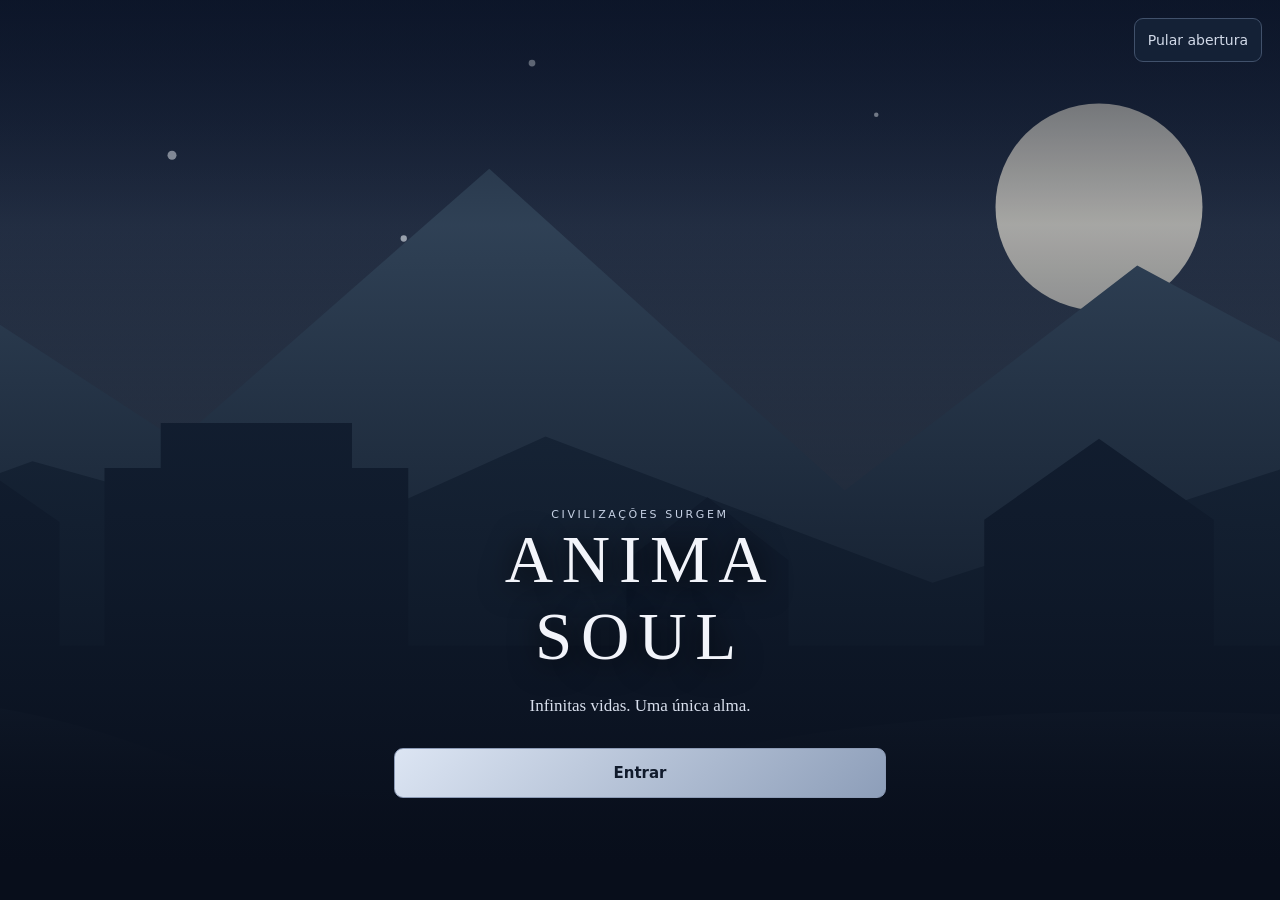
==== commit 6c845fcb: "Add temporal opening, Animas menu and first-life rules to browser demo" ====
--- a/index.html
+++ b/index.html
@@ -1,9 +1,23 @@
-<!doctype html><html lang="pt-BR"><head><meta charset="utf-8"><meta name="viewport" content="width=device-width, initial-scale=1"><title>Anima Soul — Protótipo 0.15</title><style>
+<!doctype html><html lang="pt-BR"><head><meta charset="utf-8"><meta name="viewport" content="width=device-width, initial-scale=1"><title>ANIMA SOUL — Demonstração web</title><style>
 :root{color-scheme:dark;--bg:#131719;--panel:#1c2222;--ink:#e8e1d2;--dim:#a8aea7;--gold:#d9bd87;--line:#3b423e}*{box-sizing:border-box}body{margin:0;background:radial-gradient(ellipse at 50% 0,#29322d 0,var(--bg) 58%);color:var(--ink);font-family:Georgia,serif;min-height:100vh}button,select{font:inherit}button{cursor:pointer}button:focus-visible,select:focus-visible{outline:2px solid var(--gold);outline-offset:3px}.wrap{max-width:760px;margin:auto;padding:28px 20px 48px}header{display:flex;justify-content:space-between;align-items:center;gap:20px;border-bottom:1px solid var(--line);padding-bottom:22px}.brand{letter-spacing:.32em;color:var(--gold);font-size:22px}.subtitle,.meta,.small,nav,select,footer{font:12px/1.5 system-ui,sans-serif;color:var(--dim)}.tag{letter-spacing:.12em;text-transform:uppercase;font-size:10px}.scene{margin-top:32px}.meta{letter-spacing:.12em;text-transform:uppercase}h1{font-size:clamp(30px,7vw,46px);font-weight:400;line-height:1.15;margin:13px 0 23px;color:var(--gold)}#story{font-size:clamp(19px,4.4vw,24px);line-height:1.75;white-space:pre-line;margin:0 0 26px}.choice{display:block;width:100%;text-align:left;color:var(--ink);background:transparent;border:0;border-top:1px solid var(--line);padding:18px 9px;font-size:18px;line-height:1.5}.choice:hover{background:#ffffff08;color:var(--gold)}.choice:before{content:'◇';color:var(--gold);margin-right:11px}.actions{display:flex;gap:12px;flex-wrap:wrap;margin-top:20px}.minor{background:none;border:1px solid var(--line);border-radius:5px;color:var(--gold);padding:10px 13px;font:14px system-ui,sans-serif}.minor:hover{border-color:var(--gold)}details{margin-top:15px;border:1px solid var(--line);padding:12px 15px;border-radius:5px;background:#ffffff03}summary{cursor:pointer;color:var(--gold);font:14px system-ui,sans-serif}ul{padding-left:20px;line-height:1.6}li{margin:7px 0}.alert{border-left:2px solid var(--gold);padding:9px 12px;margin:16px 0;color:var(--gold);font:14px/1.6 system-ui,sans-serif}#notice{min-height:25px;font:13px system-ui,sans-serif;color:var(--gold);padding-top:8px}.priority{display:flex;justify-content:space-between;align-items:center;margin:12px 0;font:14px system-ui,sans-serif}select{color:var(--ink);background:var(--panel);border:1px solid var(--line);padding:6px;border-radius:4px}footer{margin-top:36px;border-top:1px solid var(--line);padding-top:14px} [hidden]{display:none!important}
 
 .slotbar{display:flex;gap:8px;margin-top:18px;flex-wrap:wrap}.slotbar button[aria-pressed=true]{background:#d9bd8719;border-color:var(--gold)}.utility{display:flex;gap:9px;flex-wrap:wrap;margin-top:15px}.utility label{cursor:pointer}#import{max-width:100%;font:12px system-ui;color:var(--dim)}.note{font:13px/1.55 system-ui;color:var(--dim)}
 :root{--reading-scale:1}.scene{margin-top:26px}#story{font-size:calc(clamp(19px,4.4vw,24px)*var(--reading-scale))}.choice{font-size:calc(18px*var(--reading-scale));min-height:48px}.reading-tools{display:flex;align-items:center;gap:8px;margin:20px 0 0;flex-wrap:wrap}.reading-tools .minor{min-width:44px;min-height:44px}.meta{line-height:1.8}.scene{padding-bottom:12px}#setting{font:13px/1.5 system-ui,sans-serif;color:var(--dim);margin-top:4px}.minor{min-height:44px}details summary{min-height:32px;display:list-item;padding:7px 0}header{gap:12px}.brand{font-size:clamp(15px,4.5vw,22px)}@media(max-width:350px){.wrap{padding:16px 12px 32px}.choice{padding:14px 4px}header{align-items:flex-start}.tag{letter-spacing:.03em}.priority{gap:8px}}
-</style></head><body><main class="wrap"><header><div><div class="brand">ANIMA SOUL</div><div class="subtitle">Infinitas vidas. Uma única alma.</div></div><div class="small tag">Demo 0.15 · Sem IA</div></header><div class="slotbar" aria-label="Selecionar Anima"><button class="minor" id="slot1">Anima I</button><button class="minor" id="slot2">Anima II</button></div><p class="note">Demonstração experimental do motor 0.15. As novas regras de Game Design ainda não estão incorporadas nesta versão.</p><div class="reading-tools" aria-label="Ajustes de leitura"><span class="note">Tamanho do texto</span><button class="minor" id="fontMinus" aria-label="Diminuir texto">A−</button><button class="minor" id="fontPlus" aria-label="Aumentar texto">A+</button><span id="fontValue" class="note" aria-live="polite">100%</span></div><section class="scene"><div id="meta" class="meta"></div><div id="setting" hidden></div><h1 id="title"></h1><div id="alert" class="alert" hidden role="alert"></div><p id="story" aria-live="polite"></p><div id="choices"></div><div class="actions"><button id="pray" class="minor">Oração</button></div><div id="notice" role="status"></div></section><section id="material" hidden><details><summary>Perfil e recursos</summary><ul id="profile"></ul></details><details><summary>Patrimônio e ofícios</summary><ul id="assets"></ul></details><details><summary>Pessoas conhecidas</summary><ul id="people"></ul></details><details><summary>Família e reputação</summary><ul id="social"></ul></details><details><summary>Justiça e notícias da comunidade</summary><ul id="society"></ul></details><details><summary>Relatos, descendentes e outras regiões</summary><ul id="lineage"></ul></details><details><summary>Compromissos</summary><ul id="commitments"></ul></details><details><summary>Prioridades da rotina</summary><div id="priorities"></div><p id="routine" class="note"></p></details></section><details><summary>Crônicas desta vida</summary><ul id="chronicle"></ul></details><details><summary>Histórico de trajetórias encerradas</summary><ul id="account-history"></ul></details><details><summary>Gerenciar progresso local</summary><div class="utility"><button class="minor" id="export">Exportar progresso</button><button class="minor" id="reset">Reiniciar este slot</button><label class="note">Importar arquivo <input id="import" type="file" accept="application/json,.json"></label></div><p class="note">Importa saves da 0.6 até 0.13. Versões 0.1–0.5 ainda não são compatíveis. O arquivo exportado contém estado interno de demonstração.</p></details><footer>Single-player experimental · Narrativa local, sem IA conectada, servidor ou pagamentos. Salvo neste navegador quando disponível. Não representa a versão comercial.</footer></main><script>
+
+:root{--bg:#090e1a;--panel:#131e30;--ink:#edf0f5;--dim:#a6b2c6;--gold:#d1d9e8;--line:#35435c;color-scheme:dark}
+body{background:radial-gradient(ellipse at 50% 0,#182943 0,#090e1a 64%);font-family:Georgia,serif}
+.wrap{padding:20px 18px 38px}.brand{letter-spacing:.22em}.subtitle{font-size:13px}.scene{margin-top:20px}.choice{border-color:var(--line)}
+.minor{background:#142136;border-color:#41516b;border-radius:9px}.minor:hover{background:#22334d}.slotbar{display:none}.reading-tools{margin:8px 0 0;justify-content:flex-end}.reading-tools .minor{padding:6px 10px}.reading-tools .note{font-size:11px}.game-caption{margin:8px 0;font-size:11px}.brand-head{display:flex;justify-content:space-between;gap:10px;align-items:center}.game-header{padding-bottom:12px}.game-header .brand{font-size:16px}
+#intro{min-height:100svh;position:relative;display:flex;flex-direction:column;align-items:center;justify-content:center;text-align:center;overflow:hidden;background:#0a1223}
+#intro .intro-visual{position:absolute;inset:0;overflow:hidden;background:#0b1425}.intro-visual svg{width:100%;height:100%;object-fit:cover;animation:drift 20s ease-in-out infinite alternate;transform-origin:50% 60%}
+.era{display:none} [data-era="ancient"] .era.ancient,[data-era="medieval"] .era.medieval,[data-era="maritime"] .era.maritime,[data-era="industrial"] .era.industrial{display:inline}
+#intro:after{content:"";position:absolute;inset:0;background:linear-gradient(0deg,#080e1b 4%,#0b1423b0 36%,#0a122322 75%,#0a1223a0);pointer-events:none}
+.intro-content{z-index:1;position:relative;width:min(100%,540px);padding:30px 24px;margin-top:auto;margin-bottom:8vh}.intro-content h1{font-size:clamp(36px,9vw,67px);letter-spacing:.13em;color:#f2f4fa;text-shadow:0 4px 30px #000;margin:0 0 12px}.intro-content p{color:#d8dfed;font-size:17px;line-height:1.6}.intro-kicker{font:11px system-ui,sans-serif;letter-spacing:.24em;text-transform:uppercase;color:#c8d3e6}.primary{width:100%;border:1px solid #8c9bb6;background:linear-gradient(135deg,#dce5f3,#8d9eb9);color:#111b2c;padding:15px 14px;border-radius:9px;font:600 15px system-ui,sans-serif;min-height:49px;cursor:pointer}.intro-skip{position:absolute;z-index:2;top:18px;right:18px}.intro-content .primary{margin-top:12px}
+@keyframes drift{from{transform:scale(1.04) translateX(-1%)}to{transform:scale(1.16) translateX(1%)}}
+#soul-menu{max-width:570px;margin:auto;padding:25px 18px 20px;min-height:100svh;display:flex;flex-direction:column;gap:16px}#soul-menu h1{font-size:32px;margin:9px 0 4px;color:#eef2fa}#soul-menu .menu-brand{letter-spacing:.24em;color:#c9d4e8;font-size:13px}#soul-menu .menu-sub{margin:0;color:var(--dim);font:13px/1.6 system-ui,sans-serif}
+.soul-card{border:1px solid #40516c;border-radius:15px;overflow:hidden;background:#111c2e;box-shadow:0 6px 28px #0003}.soul-art{height:120px;position:relative;overflow:hidden;background:#142036}.soul-art svg{display:block;width:100%;height:100%}.soul-art.empty{background:radial-gradient(ellipse at 50% 30%,#3b4f6b,#111b2b 65%)}.soul-art.empty:after{content:"✧";position:absolute;inset:0;display:grid;place-items:center;font-size:47px;color:#aabbd6}.soul-body{padding:13px 14px}.soul-body h2{font-size:23px;margin:0 0 4px;color:#e6ecf6;font-weight:400;overflow-wrap:anywhere}.soul-info{font:12px/1.55 system-ui,sans-serif;color:var(--dim);min-height:19px;margin:0 0 12px}.soul-actions{display:grid;grid-template-columns:1fr auto auto;gap:7px}.soul-actions .minor{padding:8px 10px;font-size:12px}.soul-actions .primary{font-size:13px;padding:8px;min-height:42px}.menu-tools{display:grid;grid-template-columns:1fr 1fr;gap:10px}.menu-tools button{min-height:48px}.menu-footer{margin-top:auto;padding-top:15px;border-top:1px solid var(--line);display:flex;flex-wrap:wrap;justify-content:center;gap:13px;font:12px system-ui,sans-serif;color:var(--dim)}.footer-link{border:0;background:none;color:#c6d1e4;padding:4px;cursor:pointer;text-decoration:underline;font:inherit}.menu-dialog{width:min(calc(100% - 32px),480px);color:var(--ink);background:#121e31;border:1px solid #536782;border-radius:13px;padding:20px;max-height:80svh;overflow:auto}.menu-dialog::backdrop{background:#050913c9}.menu-dialog h2{font-weight:400;margin:0 0 14px}.menu-dialog p,.menu-dialog li{font:14px/1.6 system-ui,sans-serif}.menu-dialog input{width:100%;background:#0a1324;color:var(--ink);border:1px solid var(--line);padding:12px;border-radius:8px;margin-bottom:12px;font:16px system-ui,sans-serif}.menu-dialog .actions{margin:16px 0 0}.menu-dialog .primary{flex:1}.menu-dialog .minor{flex:1}.game-footer{font-size:11px}
+@media(prefers-reduced-motion:reduce){.intro-visual svg{animation:none}}@media(max-width:340px){.soul-actions{grid-template-columns:1fr 1fr}.soul-actions .primary{grid-column:1/-1}.soul-art{height:100px}}
+</style></head><body><section id="intro" aria-label="Abertura de ANIMA SOUL"><div id="intro-art" class="intro-visual" data-era="ancient"><svg xmlns="http://www.w3.org/2000/svg" viewBox="0 0 900 400" preserveAspectRatio="xMidYMid slice" aria-hidden="true"><defs><linearGradient id="sky" x2="0" y2="1"><stop stop-color="#111c33"/><stop offset="1" stop-color="#637181"/></linearGradient><linearGradient id="land" x2="0" y2="1"><stop stop-color="#26364b"/><stop offset="1" stop-color="#080d18"/></linearGradient></defs><path fill="url(#sky)" d="M0 0h900v400H0z"/><circle cx="654" cy="92" r="46" fill="#e9e5d8" opacity=".78"/><g fill="#eef3fb" opacity=".7"><circle cx="85" cy="49" r="1.5"/><circle cx="242" cy="69" r="2"/><circle cx="402" cy="28" r="1.5"/><circle cx="778" cy="43" r="2"/><circle cx="555" cy="51" r="1"/><circle cx="345" cy="106" r="1.4"/></g><path fill="#35485d" d="m0 237 145-106 100 65 138-121 158 143 130-100 229 123v159H0Z"/><path fill="#1f3044" d="m0 270 180-65 126 35 102-46 172 65 181-59 139 58v142H0z"/><g class="era ancient" fill="#172539"><path d="M100 287v-55l46-32 46 32v55m20 0v-79h25v-20h85v20h25v79m-91-79v79m33-79v79m155 0v-38l36-28 36 28v38m87 0v-56l51-36 51 36v56"/><path d="M0 287h900v113H0z"/></g><g class="era medieval" fill="#172539"><path d="M175 292v-110h22v-17h22v17h20v110m9 0v-64h65v-93h20v-16h22v16h22v93h85v-88h22v-18h22v18h22v152m-214-75h62m85 15h62"/><path d="M0 292h900v108H0z"/><path d="M620 292v-69l40-35 40 35v69m18 0v-44l31-25 31 25v44"/></g><g class="era maritime" fill="#18283c"><path d="M0 292h900v108H0z"/><path d="M125 278h270l-32 33H159zm124 0V151l-75 104h75m9-91 91 89h-91zm358 5v111h-9V169l-53 82h53m9-74 77 74h-77zM521 278h211l-27 28H548z"/></g><g class="era industrial" fill="#172539"><path d="M0 285h900v115H0zM130 285V215l71-37v37l65-37v37l65-37v107m38 0V143h28v142m54 0v-62h180v62m-148-62v-80h20v80m43 0v-101h19v101m65 0v-50h110v50"/><path stroke="#172539" stroke-width="9" d="M60 327h760M60 345h760"/></g><path fill="url(#land)" d="M0 315q135-20 235 19t214 8q170-46 451-10v68H0z"/></svg></div><button class="minor intro-skip" id="skip-intro">Pular abertura</button><div class="intro-content"><div class="intro-kicker" id="intro-era">Civilizações surgem</div><h1>ANIMA SOUL</h1><p>Infinitas vidas. Uma única alma.</p><button class="primary" id="enter-menu">Entrar</button></div></section><section id="soul-menu" hidden><div><div class="menu-brand">ANIMA SOUL</div><h1>Minhas Animas</h1><p class="menu-sub">Cada existência é um novo capítulo.</p></div><div id="soul-cards" style="display:grid;gap:13px"></div><div class="menu-tools"><button id="shop" class="minor">Loja</button><button id="rewards" class="minor">Recompensas</button></div><div class="menu-footer"><button class="footer-link" id="subscription">Assinatura</button><button class="footer-link" id="support">Suporte</button><button class="footer-link" id="replay-intro">Abertura</button><span>Demo web 0.15.1</span></div></section><dialog id="menu-dialog" class="menu-dialog"><h2 id="dialog-title"></h2><div id="dialog-body"></div><div class="actions" id="dialog-actions"></div></dialog><main id="game" class="wrap" hidden><header class="game-header"><div><div class="brand">ANIMA SOUL</div><div class="subtitle">Infinitas vidas. Uma única alma.</div></div><button class="minor" id="back-menu" aria-label="Voltar para Minhas Animas">Minhas Animas</button></header><div class="slotbar" aria-label="Selecionar Anima"><button class="minor" id="slot1">Anima I</button><button class="minor" id="slot2">Anima II</button></div><p class="note">Motor experimental 0.15 · narrativa local.</p><div class="reading-tools" aria-label="Ajustes de leitura"><span class="note">Tamanho do texto</span><button class="minor" id="fontMinus" aria-label="Diminuir texto">A−</button><button class="minor" id="fontPlus" aria-label="Aumentar texto">A+</button><span id="fontValue" class="note" aria-live="polite">100%</span></div><section class="scene"><div id="meta" class="meta"></div><div id="setting" hidden></div><h1 id="title"></h1><div id="alert" class="alert" hidden role="alert"></div><p id="story" aria-live="polite"></p><div id="choices"></div><div class="actions"><button id="pray" class="minor">Oração</button></div><div id="notice" role="status"></div></section><section id="material" hidden><details><summary>Perfil e recursos</summary><ul id="profile"></ul></details><details><summary>Patrimônio e ofícios</summary><ul id="assets"></ul></details><details><summary>Pessoas conhecidas</summary><ul id="people"></ul></details><details><summary>Família e reputação</summary><ul id="social"></ul></details><details><summary>Justiça e notícias da comunidade</summary><ul id="society"></ul></details><details><summary>Relatos, descendentes e outras regiões</summary><ul id="lineage"></ul></details><details><summary>Compromissos</summary><ul id="commitments"></ul></details><details><summary>Prioridades da rotina</summary><div id="priorities"></div><p id="routine" class="note"></p></details></section><details><summary>Crônicas desta vida</summary><ul id="chronicle"></ul></details><details><summary>Histórico de trajetórias encerradas</summary><ul id="account-history"></ul></details><details><summary>Gerenciar progresso local</summary><div class="utility"><button class="minor" id="export">Exportar progresso</button><button class="minor" id="reset">Reiniciar este slot</button><label class="note">Importar arquivo <input id="import" type="file" accept="application/json,.json"></label></div><p class="note">Importa saves da 0.6 até 0.13. Versões 0.1–0.5 ainda não são compatíveis. O arquivo exportado contém estado interno de demonstração.</p></details><footer>Single-player experimental · Narrativa local, sem IA conectada, servidor ou pagamentos. Salvo neste navegador quando disponível. Não representa a versão comercial.</footer></main><script>
 /* Anima Soul 0.10 — deterministic state, commands and facts */
 (function(root){const C={clone:x=>JSON.parse(JSON.stringify(x)),VERSION:15};
 C.random=s=>{s.rng=(Math.imul(s.rng,1664525)+1013904223)>>>0;return s.rng/4294967296};
@@ -31,7 +45,7 @@
  maritime:{name:'Era das rotas marítimas',year:1640,place:'Enseada de Lúmen',culture:'Embarcações chegam ao porto, trazendo mercadorias, notícias e sotaques de outras terras.',child:'Você cresce entre vozes do cais e o cheiro de madeira molhada.',trade:'Uma oficina próxima ao cais oferece trabalho; há oportunidades de formação com comerciantes e escrivães.',road:'Um carregamento caiu junto ao cais; alguém precisa de auxílio.',school:'formação com um escrivão do porto',message:'Uma carta trazida por uma embarcação chega',work:4,cost:4},
  industrial:{name:'Era das oficinas e ferrovias',year:1880,place:'Estação de Aurélia',culture:'Trens cortam a região. Oficinas, pequenas fábricas e bairros de trabalhadores transformam o cotidiano.',child:'O apito distante dos trens acompanha as primeiras lembranças da casa.',trade:'Uma oficina de manutenção oferece trabalho; há cursos de formação na região.',road:'Uma pessoa precisa de ajuda com uma carga perto da estação.',school:'curso de formação local',message:'Uma carta pelo correio chega',work:5,cost:4}
 };
-T.catalog=Object.freeze(catalog);T.get=l=>catalog[l?.setting]||null;T.valid=id=>id==='legacy'||Object.hasOwn(catalog,id);T.choices=prefix=>Object.entries(catalog).map(([id,e])=>({id:prefix+id,label:`Nascer em ${e.place} — ${e.year} d.C. (${e.name}).`}));
+T.catalog=Object.freeze(catalog);T.get=l=>catalog[l?.setting]||null;T.valid=id=>id==='legacy'||Object.hasOwn(catalog,id);T.choices=prefix=>Object.entries(catalog).map(([id,e])=>({id:prefix+id,label:`Nascer em ${e.place} — ${e.name}.`}));
 T.context=(l,id,n,text)=>{const e=T.get(l);if(!e)return text;switch(id){case 'study_invitation':return `${n.name} ouviu falar de ${e.school}. O compromisso exigirá tempo e dedicação.`;case 'friend_farewell':return `${e.message}, enviada por ${n.name}. A amizade não desapareceu com a distância.`;case 'traveler_news':return `${n.name} traz histórias de lugares distantes de ${l.place}. Nem tudo o que se ouve é necessariamente verdadeiro.`;case 'merchant_news':return `${n.name} conversa sobre o movimento comercial de ${l.place}. Os custos mudaram e há incerteza quanto aos próximos meses.`;case 'artisan_order':return `${n.name} recebeu uma encomenda em ${l.place} e precisa de auxílio. O pagamento depende da conclusão.`;default:return text}};
 T.wage=(l,rate)=>{let e=T.get(l);return e?Math.max(1,rate+e.work-3):rate};T.cost=l=>T.get(l)?.cost||3;
 if(typeof module==='object'&&module.exports)module.exports=T;else root.AnimaEras=T})(globalThis);
@@ -318,7 +332,7 @@
 
 /* Scene content separate from mechanics. No hidden spiritual state in material projections. */
 (function(root){const C=typeof module==='object'&&module.exports?require('./core'):root.AnimaCore;const W=typeof module==='object'&&module.exports?require('./world'):root.AnimaWorld;const P=typeof module==='object'&&module.exports?require('./spirit'):root.AnimaSpirit;const E=typeof module==='object'&&module.exports?require('./economy'):root.AnimaEconomy;const T=typeof module==='object'&&module.exports?require('./eras'):root.AnimaEras;const R=typeof module==='object'&&module.exports?require('./risk'):root.AnimaRisk;const F=typeof module==='object'&&module.exports?require('./social'):root.AnimaSocial;const J=typeof module==='object'&&module.exports?require('./society'):root.AnimaSociety;const K=typeof module==='object'&&module.exports?require('./lineage'):root.AnimaLineage;const B=typeof module==='object'&&module.exports?require('./beyond'):root.AnimaBeyond;const H=typeof module==='object'&&module.exports?require('./celestial'):root.AnimaCelestial;const L=typeof module==='object'&&module.exports?require('./learning'):root.AnimaLearning;const o=(id,label)=>({id,label});const scenes={
-void:()=>['Vazio Primordial','Não há chão nem céu. Depois de uma longa quietude, surge a possibilidade de viver.',[o('begin','Aceitar a primeira vida sem escolher a época.'),...T.choices('begin_')]],
+void:()=>['O princípio','Pela vontade de Deus, uma nova Anima é criada. Sua primeira existência material se inicia em circunstâncias que não escolheu.',[o('begin','Iniciar minha existência.')]],
 child:s=>['As primeiras lembranças',`Você é ${s.life.name}. Aos poucos, aprende os sons da casa e os caminhos de ${s.life.place}.${T.get(s.life)?" "+T.get(s.life).child:""}`,[o('learn','Acompanhar o trabalho de alguém próximo.'),o('play','Explorar e brincar pela vila.')]],
 trade:s=>['O primeiro ofício', 'A adolescência ficou para trás. '+(T.get(s.life)?.trade||'Uma oficina oferece trabalho. Há também a possibilidade de buscar formação.'),[o('work','Aceitar o ofício.'),o('study_first','Buscar formação enquanto trabalha.')]],
 choice:s=>['O pagamento',`Parte do pagamento que recebeu pertence a ${s.life.npcs.colleague.name}. Ninguém parece ter percebido.`,[o('honest','Devolver o valor que não lhe pertence.'),o('lie','Ficar com o dinheiro.')]],
@@ -344,7 +358,7 @@
 guide:()=>['Uma presença','Uma figura envolta em uma leve aura surge, diferente de suas lembranças. “Sua vida material chegou ao fim. Posso guiá-lo.”',[o('follow','Acompanhar a presença.'),o('resist','Ainda não consigo compreender.')]],
 truth:s=>{let e=P.record(s)[s.truthIndex];return ['Registro da Verdade',e?e.truth:'Você contemplou os acontecimentos desta vida. A verdade não exige uma reação específica.',e?[o('next','Continuar a contemplação.'),o('pause','Interromper por enquanto.')]:[o('finish','Concluir o Registro da Verdade.')]]},
 truth_pause:()=>['Uma pausa','O que você viu ainda permanece diante de sua consciência. A jornada não prosseguirá antes que a contemplação termine.',[o('resume','Retomar a contemplação.')]],
-plan:s=>['Uma nova vida','As experiências permanecem com sua alma. As lembranças conscientes, não. Você pode manifestar uma preferência, sem determinar todas as condições da próxima vida.',[o('prefer_family','Manifestar preferência por vínculos familiares.'),o('prefer_study','Manifestar preferência por oportunidades de aprendizado.'),o('reincarnate','Iniciar uma nova encarnação.'),...T.choices('reincarnate_'),...H.planOptions(s),...B.planOptions(s),...L.plan(s)]]};
+plan:s=>['Uma nova vida','As experiências permanecem com sua alma. As lembranças conscientes, não. Você pode manifestar uma preferência, sem determinar todas as condições da próxima vida.',[o('prefer_family','Manifestar preferência por vínculos familiares.'),o('prefer_study','Manifestar preferência por oportunidades de aprendizado.'),o('reincarnate','Iniciar uma nova encarnação.'),...H.planOptions(s),...B.planOptions(s),...L.plan(s)]]};
 const V={scene:s=>{let [title,text,options]=(scenes[s.scene]?scenes[s.scene](s):L.scene(s)||B.scene(s)||H.scene(s)||scenes.hub(s));return {title,text,options,phase:s.phase,alert:s.life?.latestAlert||null}}};if(typeof module==='object'&&module.exports)module.exports=V;else root.AnimaContent=V})(globalThis);
 
 /* Orchestrator; validates version, commands, and allowed actions. */
@@ -352,7 +366,7 @@
 function validate(s){return C.validate(s)&&H.valid(s)&&B.valid(s)&&L.valid(s)&&(s.phase==='void'||(Number.isSafeInteger(s.life.money)&&s.life.money>=0&&E.validate(s.life.economy)&&P.validate(s)&&R.valid(s.life.risk)&&F.valid(s.life.social,s.life)&&J.valid(s.life.society,s.life)&&K.valid(s.life.lineage,s.life)));}
 function apply(input,cmd){if(!validate(input))throw Error('Estado inválido ou versão incompatível');if(!cmd||typeof cmd.id!=='string'||!cmd.id||typeof cmd.action!=='string')return {status:'rejected',state:input};if(input.seen.includes(cmd.id))return {status:'duplicate',state:input};if(cmd.version!==input.version)return {status:'conflict',state:input};let s=C.fork(input),l=s.life,a=cmd.action,msg=null,from=s.events.length;const done=()=>{if(s.soul.spiritual)P.observe(s,from);s.version++;s.seen.push(cmd.id);return {status:'accepted',state:s,message:msg}};if(a==='pray'&&s.phase==='material'){s.prayers++;msg='Sua fé foi exercida.';return done()}if(a==='priority'&&s.phase==='material'&&Object.hasOwn(l.priorities,cmd.key)&&['intensa','moderada','ocasional','nenhuma'].includes(cmd.value)){l.priorities[cmd.key]=cmd.value;return done()}if(!V.scene(s).options.some(x=>x.id===a))return {status:'rejected',state:input,reason:'Ação indisponível'};if(l)l.latestAlert=null;if(L.resolve(s,a)||B.resolve(s,a)||H.resolve(s,a)){if(s.phase==='ended')s.learning.request=null;return done();}
 const hub=()=>s.scene='hub';switch(s.scene){
-case 'void':C.begin(s,a.startsWith('begin_')?a.slice(6):'legacy');W.init(s);E.init(s);P.init(s);R.init(s);F.init(s);J.init(s);K.init(s);L.init(s);break;
+case 'void':{const eras=Object.keys((req?require('./eras'):root.AnimaEras).catalog);C.begin(s,eras[Math.floor(C.random(s)*eras.length)]);W.init(s);E.init(s);P.init(s);R.init(s);F.init(s);J.init(s);K.init(s);L.init(s);break;}
 case 'child':l.month=144;if(a==='learn'){l.skill++;C.change(s,'disciplina',1)}C.fact(s,'childhood',a==='learn'?'Você aprendeu os fundamentos de um ofício.':'Você explorou a vila e brincou.');s.scene='trade';break;
 case 'trade':l.month=216;W.contact(s,'colleague');W.contact(s,'friend');l.job='Oficina';E.entry(s,'opening',12,'Recursos iniciais');l.skill++;l.economy.skills['ofício']=l.skill;if(a==='study_first')S.startStudy(s);C.fact(s,'work','Você começou a trabalhar em uma oficina.');s.scene=l.number===1?'choice':'encounter';break;
 case 'choice':P.mission(s,'honesty',a==='lie'?'declined':'fulfilled');if(a==='lie'){C.harm(s,l.npcs.colleague.soulId,'Você guardou o pagamento indevido.','Seu colega perdeu parte do sustento familiar.',3);E.entry(s,'wrongful_gain',3,'Pagamento indevido');C.change(s,'ambicao',1)}else{C.fact(s,'honesty','Você devolveu o pagamento indevido.','Seu colega recebeu o valor que sustentaria sua família.');C.change(s,'empatia',1);s.soul.faithEvidence++}hub();break;
@@ -430,6 +444,19 @@
 N.resolve=(req,candidate)=>{if(!req)return null;const trusted=N.fallback(req);if(!N.validateShape(req,candidate)||candidate.text!==trusted.text)return trusted;return trusted};
 if(req)module.exports=N;else root.AnimaNarrator=N})(globalThis);
 
-(function(){'use strict';const A=globalThis.Anima,P=globalThis.AnimaPersistence,$=id=>document.getElementById(id);let warning='',slots=[null,null],active=0,marks=[],protectCorrupt=false;try{let saved=P.load(localStorage);slots=saved.slots;active=saved.active;marks=saved.marks||[];warning=saved.warning;protectCorrupt=!!saved.corrupt}catch(e){warning='O salvamento local não está disponível.'}function seed(){let n=(Date.now()+Math.floor(Math.random()*100000))>>>0;while(slots.some(s=>s?.seed===n)||marks.some(m=>m.seed===n))n=(n+1)>>>0;return n}function save(){if(protectCorrupt)return;try{let result=P.save(localStorage,slots,active,marks);if(!result.backup)warning='Progresso salvo, mas não foi possível atualizar a cópia de segurança. Exporte seu progresso.'}catch(e){warning='Não foi possível salvar neste navegador. Exporte seu progresso.'}}function state(){return slots[active]}function archiveEnded(){let s=state();if(s?.phase!=='ended')return;let id=`${s.seed}-${s.life.number}-${s.version}`;if(!marks.some(m=>m.id===id))marks.push({id,seed:s.seed,lives:s.life.number,kind:'void-eternal'});slots[active]=null;ensure()}function ensure(){if(state()?.phase==='ended'){archiveEnded();return}if(!state())slots[active]=A.newGame(seed())}function el(tag,text,cls){let x=document.createElement(tag);x.textContent=text??'';if(cls)x.className=cls;return x}function action(a,extra={}){let s=state(),r=A.apply(s,{id:`slot${active}-v${s.version}`,version:s.version,action:a,...extra});if(r.status==='accepted'){slots[active]=r.state;if(r.state.phase==='ended'){archiveEnded();save();render('Trajetória encerrada. Slot liberado.')}else{save();render(r.message||'')}}else render(r.reason||'Não foi possível executar esta ação.');}function list(id,items,empty){let p=$(id);p.replaceChildren();for(const v of (items.length?items:[empty]))p.append(el('li',v))}function render(message=''){let s=state(),v=A.view(s);$('title').textContent=v.title;$('story').textContent=v.text;$('meta').textContent=v.life&&v.phase==='material'?`${v.life.name} · ${v.life.age} anos · ${v.life.year} · ${v.life.place}`:({void:'Antes da primeira vida',spirit:'Transição espiritual',limiar:'Limiar',planning:'Planejamento reencarnatório',heaven:'Céus — demonstração',errant:'Espírito Errante — demonstração',ended:'Trajetória encerrada'})[v.phase]||'';const era=globalThis.AnimaEras.catalog[v.life?.setting];$('setting').hidden=v.phase!=='material'||!era;$('setting').textContent=era?.name||'';$('choices').replaceChildren();for(let op of v.options){let b=el('button',op.label,'choice');b.type='button';b.onclick=()=>action(op.id);$('choices').append(b)}$('alert').hidden=!v.alert;$('alert').textContent=v.alert||'';$('pray').hidden=v.phase!=='material';$('material').hidden=v.phase!=='material';$('notice').textContent=[message,warning].filter(Boolean).join(' · ');$('slot1').setAttribute('aria-pressed',String(active===0));$('slot2').setAttribute('aria-pressed',String(active===1));list('people',v.people.map(x=>`${x.name} — ${x.status}; ${x.occupation}`),'Nenhuma pessoa conhecida.');list('commitments',v.commitments.map(x=>`${x.title} — ${x.status}`),'Nenhum compromisso.');list('account-history',marks.map(m=>`Vazio Eterno — trajetória encerrada (${m.lives} vida(s)).`),'Nenhuma trajetória encerrada.');list('chronicle',v.chronicle,'Nenhum acontecimento registrado.');if(v.profile){list('lineage',[...v.lineage.rumors,...v.lineage.grandchildren,v.lineage.succession,...v.lineage.regional],'Nenhum registro.');list('society',[...v.society.records.map(c=>`${c.verdict} — ${c.disposition}`),...(v.society.detention?[`Detenção: ${v.society.detention} meses restantes`]:[]),...v.society.news],'Nenhum registro conhecido.');list('social',[v.social.relationship,...v.social.children.map(c=>`${c.name} — ${c.age} anos; ${c.status}`),...v.social.reputation.map(r=>`${r.audience}: ${r.status}`)],'Nenhum vínculo.');list('assets',[`Moradia: ${v.economy.housing}`,`Despesas em atraso: ${v.economy.arrears} moedas`,`Peso consigo: ${v.economy.weight}/8`,...v.economy.properties,...v.economy.inventory.map(i=>`${i.name} — ${i.location}; ${i.condition}`),...v.economy.skills,...v.economy.ledger],'Nenhum bem.');list('profile',[v.profile.profession,`Recursos: ${v.profile.money} moedas`,v.profile.skill,v.profile.health,...v.profile.injuries,v.profile.study,...v.profile.traits.map(x=>`${x.name}: ${x.level}`)],'');$('routine').textContent=v.routine?`Último avanço: ${v.routine.elapsed} de ${v.routine.requested} meses solicitados. Receitas: ${v.routine.earned} moedas; gastos: ${v.routine.spent}.`:'Ainda não houve avanço de rotina.';$('priorities').replaceChildren();for(let [key,value] of Object.entries(v.priorities)){let row=el('label','','priority');row.append(el('span',({work:'Trabalho',family:'Família',study:'Estudo',rest:'Descanso'})[key]));let select=document.createElement('select');for(let name of ['intensa','moderada','ocasional','nenhuma']){let option=el('option',name);option.value=name;select.append(option)}select.value=value;select.onchange=()=>action('priority',{key,value:select.value});row.append(select);$('priorities').append(row)}}}function switchSlot(i){active=i;ensure();save();render()}$('slot1').onclick=()=>switchSlot(0);$('slot2').onclick=()=>switchSlot(1);$('pray').onclick=()=>action('pray');$('reset').onclick=()=>{if(confirm(protectCorrupt?'O progresso anterior está inválido. Substituir o armazenamento local pelos slots atuais?':'Apagar o progresso deste slot e iniciar uma nova alma?')){slots[active]=A.newGame(seed());protectCorrupt=false;save();render()}};$('export').onclick=()=>{let blob=new Blob([P.encode(slots,active,marks)],{type:'application/json'});let url=URL.createObjectURL(blob),a=document.createElement('a');a.href=url;a.download='AnimaSoul-save-0.15.json';a.click();setTimeout(()=>URL.revokeObjectURL(url),1000)};$('import').onchange=async e=>{try{let f=e.target.files[0];if(!f)return;if(f.size>P.MAX)throw Error();let v=P.decode(await f.text());const knownMarks=[...marks,...(v.marks||[])];if(v.slots.some(s=>s&&s.phase!=='ended'&&knownMarks.some(m=>m.seed===s.seed))){render('Este arquivo contém uma trajetória já encerrada neste histórico local. Nenhum progresso foi substituído.');return}if(!confirm('Substituir os dois slots pelo arquivo selecionado?'))return;slots=v.slots;active=v.active;marks=[...new Map([...marks,...(v.marks||[])].map(m=>[m.id,m])).values()];protectCorrupt=false;warning=v.migrated?'Progresso anterior migrado.':'';ensure();save();render('Progresso importado.')}catch(e){render('Arquivo incompatível ou inválido. Nenhum progresso foi substituído.')}finally{$('import').value=''}};let scale=1;function font(delta){scale=Math.max(0.9,Math.min(1.5,Math.round((scale+delta)*10)/10));document.documentElement.style.setProperty('--reading-scale',scale);$('fontValue').textContent=Math.round(scale*100)+'%';$('fontMinus').disabled=scale<=0.9;$('fontPlus').disabled=scale>=1.5;}$('fontMinus').onclick=()=>font(-.1);$('fontPlus').onclick=()=>font(.1);ensure();save();render()})();
+(function(){'use strict';const A=globalThis.Anima,P=globalThis.AnimaPersistence,$=id=>document.getElementById(id);let warning='',slots=[null,null],active=0,marks=[],protectCorrupt=false;try{let saved=P.load(localStorage);slots=saved.slots;active=saved.active;marks=saved.marks||[];warning=saved.warning;protectCorrupt=!!saved.corrupt}catch(e){warning='O salvamento local não está disponível.'}function seed(){let n=(Date.now()+Math.floor(Math.random()*100000))>>>0;while(slots.some(s=>s?.seed===n)||marks.some(m=>m.seed===n))n=(n+1)>>>0;return n}function save(){if(protectCorrupt)return;try{let result=P.save(localStorage,slots,active,marks);if(!result.backup)warning='Progresso salvo, mas não foi possível atualizar a cópia de segurança. Exporte seu progresso.'}catch(e){warning='Não foi possível salvar neste navegador. Exporte seu progresso.'}}function state(){return slots[active]}function archiveEnded(){let s=state();if(s?.phase!=='ended')return;let id=`${s.seed}-${s.life.number}-${s.version}`;if(!marks.some(m=>m.id===id))marks.push({id,seed:s.seed,lives:s.life.number,kind:'void-eternal'});slots[active]=null;ensure()}function ensure(){if(state()?.phase==='ended'){archiveEnded();return}if(!state())slots[active]=A.newGame(seed())}function el(tag,text,cls){let x=document.createElement(tag);x.textContent=text??'';if(cls)x.className=cls;return x}function action(a,extra={}){let s=state(),r=A.apply(s,{id:`slot${active}-v${s.version}`,version:s.version,action:a,...extra});if(r.status==='accepted'){slots[active]=r.state;if(r.state.phase==='ended'){archiveEnded();save();render('Trajetória encerrada. Slot liberado.')}else{save();render(r.message||'')}}else render(r.reason||'Não foi possível executar esta ação.');}function list(id,items,empty){let p=$(id);p.replaceChildren();for(const v of (items.length?items:[empty]))p.append(el('li',v))}function render(message=''){let s=state(),v=A.view(s);$('title').textContent=v.title;$('story').textContent=v.text;$('meta').textContent=v.life&&v.phase==='material'?`${v.life.name} · ${v.life.age} anos · Ano ${v.life.year} · ${v.life.place}`:({void:'O início',spirit:'Transição espiritual',limiar:'Limiar',planning:'Planejamento reencarnatório',heaven:'Céus — demonstração',errant:'Espírito Errante — demonstração',ended:'Trajetória encerrada'})[v.phase]||'';const era=globalThis.AnimaEras.catalog[v.life?.setting];$('setting').hidden=v.phase!=='material'||!era;$('setting').textContent=era?.name||'';$('choices').replaceChildren();for(let op of v.options){let b=el('button',op.label,'choice');b.type='button';b.onclick=()=>action(op.id);$('choices').append(b)}$('alert').hidden=!v.alert;$('alert').textContent=v.alert||'';$('pray').hidden=v.phase!=='material';$('material').hidden=v.phase!=='material';$('notice').textContent=[message,warning].filter(Boolean).join(' · ');$('slot1').setAttribute('aria-pressed',String(active===0));$('slot2').setAttribute('aria-pressed',String(active===1));list('people',v.people.map(x=>`${x.name} — ${x.status}; ${x.occupation}`),'Nenhuma pessoa conhecida.');list('commitments',v.commitments.map(x=>`${x.title} — ${x.status}`),'Nenhum compromisso.');list('account-history',marks.map(m=>`Vazio Eterno — trajetória encerrada (${m.lives} vida(s)).`),'Nenhuma trajetória encerrada.');list('chronicle',v.chronicle,'Nenhum acontecimento registrado.');if(v.profile){list('lineage',[...v.lineage.rumors,...v.lineage.grandchildren,v.lineage.succession,...v.lineage.regional],'Nenhum registro.');list('society',[...v.society.records.map(c=>`${c.verdict} — ${c.disposition}`),...(v.society.detention?[`Detenção: ${v.society.detention} meses restantes`]:[]),...v.society.news],'Nenhum registro conhecido.');list('social',[v.social.relationship,...v.social.children.map(c=>`${c.name} — ${c.age} anos; ${c.status}`),...v.social.reputation.map(r=>`${r.audience}: ${r.status}`)],'Nenhum vínculo.');list('assets',[`Moradia: ${v.economy.housing}`,`Despesas em atraso: ${v.economy.arrears} moedas`,`Peso consigo: ${v.economy.weight}/8`,...v.economy.properties,...v.economy.inventory.map(i=>`${i.name} — ${i.location}; ${i.condition}`),...v.economy.skills,...v.economy.ledger],'Nenhum bem.');list('profile',[v.profile.profession,`Recursos: ${v.profile.money} moedas`,v.profile.skill,v.profile.health,...v.profile.injuries,v.profile.study,...v.profile.traits.map(x=>`${x.name}: ${x.level}`)],'');$('routine').textContent=v.routine?`Último avanço: ${v.routine.elapsed} de ${v.routine.requested} meses solicitados. Receitas: ${v.routine.earned} moedas; gastos: ${v.routine.spent}.`:'Ainda não houve avanço de rotina.';$('priorities').replaceChildren();for(let [key,value] of Object.entries(v.priorities)){let row=el('label','','priority');row.append(el('span',({work:'Trabalho',family:'Família',study:'Estudo',rest:'Descanso'})[key]));let select=document.createElement('select');for(let name of ['intensa','moderada','ocasional','nenhuma']){let option=el('option',name);option.value=name;select.append(option)}select.value=value;select.onchange=()=>action('priority',{key,value:select.value});row.append(select);$('priorities').append(row)}}}function switchSlot(i){active=i;ensure();save();render()}$('slot1').onclick=()=>switchSlot(0);$('slot2').onclick=()=>switchSlot(1);$('pray').onclick=()=>action('pray');$('reset').onclick=()=>{if(confirm(protectCorrupt?'O progresso anterior está inválido. Substituir o armazenamento local pelos slots atuais?':'Apagar o progresso deste slot e iniciar uma nova alma?')){slots[active]=A.newGame(seed());protectCorrupt=false;save();render()}};$('export').onclick=()=>{let blob=new Blob([P.encode(slots,active,marks)],{type:'application/json'});let url=URL.createObjectURL(blob),a=document.createElement('a');a.href=url;a.download='AnimaSoul-save-0.15.json';a.click();setTimeout(()=>URL.revokeObjectURL(url),1000)};$('import').onchange=async e=>{try{let f=e.target.files[0];if(!f)return;if(f.size>P.MAX)throw Error();let v=P.decode(await f.text());const knownMarks=[...marks,...(v.marks||[])];if(v.slots.some(s=>s&&s.phase!=='ended'&&knownMarks.some(m=>m.seed===s.seed))){render('Este arquivo contém uma trajetória já encerrada neste histórico local. Nenhum progresso foi substituído.');return}if(!confirm('Substituir os dois slots pelo arquivo selecionado?'))return;slots=v.slots;active=v.active;marks=[...new Map([...marks,...(v.marks||[])].map(m=>[m.id,m])).values()];protectCorrupt=false;warning=v.migrated?'Progresso anterior migrado.':'';ensure();save();render('Progresso importado.')}catch(e){render('Arquivo incompatível ou inválido. Nenhum progresso foi substituído.')}finally{$('import').value=''}};let scale=1;function font(delta){scale=Math.max(0.9,Math.min(1.5,Math.round((scale+delta)*10)/10));document.documentElement.style.setProperty('--reading-scale',scale);$('fontValue').textContent=Math.round(scale*100)+'%';$('fontMinus').disabled=scale<=0.9;$('fontPlus').disabled=scale>=1.5;}$('fontMinus').onclick=()=>font(-.1);$('fontPlus').onclick=()=>font(.1);
+let labels=['',''];try{let savedNames=JSON.parse(localStorage.getItem('animasoul.web.names')||'[]');if(Array.isArray(savedNames))labels=[String(savedNames[0]||'').slice(0,40),String(savedNames[1]||'').slice(0,40)]}catch{}
+const introArt=$('intro-art'),artMarkup=introArt.innerHTML;let introTimer=null,eraIndex=0;const introEras=['ancient','medieval','maritime','industrial'],introLines=['Civilizações surgem','Reinos se erguem','Horizontes se abrem','O mundo se transforma'];function stopIntro(){if(introTimer!==null){clearInterval(introTimer);introTimer=null}}
+function showIntro(){stopIntro();$('intro').hidden=false;$('soul-menu').hidden=true;$('game').hidden=true;eraIndex=0;introArt.dataset.era=introEras[0];$('intro-era').textContent=introLines[0];if(!matchMedia('(prefers-reduced-motion: reduce)').matches)introTimer=setInterval(()=>{eraIndex=(eraIndex+1)%introEras.length;introArt.dataset.era=introEras[eraIndex];$('intro-era').textContent=introLines[eraIndex]},2800);window.scrollTo(0,0)}
+function dialog(title){const d=$('menu-dialog');$('dialog-title').textContent=title;$('dialog-body').replaceChildren();$('dialog-actions').replaceChildren();if(d.open)d.close();d.showModal();return d}
+function dialogButton(label,callback,primary=false){const b=el('button',label,primary?'primary':'minor');b.type='button';b.onclick=callback;$('dialog-actions').append(b);return b}
+function info(title,body){const d=dialog(title);$('dialog-body').append(el('p',body));dialogButton('Fechar',()=>d.close(),true)}
+function rename(i){const d=dialog('Nome da Anima');const inp=el('input');inp.maxLength=40;inp.placeholder='Anima '+(i===0?'I':'II');inp.value=labels[i];inp.setAttribute('aria-label','Nome da Anima');$('dialog-body').append(inp);dialogButton('Cancelar',()=>d.close());const saveName=()=>{labels[i]=inp.value.trim().slice(0,40);try{localStorage.setItem('animasoul.web.names',JSON.stringify(labels))}catch{}d.close();renderMenu()};dialogButton('Salvar',saveName,true);inp.onkeydown=e=>{if(e.key==='Enter')saveName()};inp.focus()}
+function diary(i){const name=labels[i]||('Anima '+(i===0?'I':'II'));const d=dialog('Diário · '+name),s=slots[i];if(!s?.life){$('dialog-body').append(el('p','Nenhuma existência material registrada.'))}else{const v=A.view(s);$('dialog-body').append(el('p',s.phase==='material'?s.life.name+' · '+s.life.place:'Registros da trajetória'));const ul=el('ul');for(const fact of v.chronicle.slice(-40))ul.append(el('li',fact));if(!ul.children.length)ul.append(el('li','Nenhum acontecimento registrado.'));$('dialog-body').append(ul)}dialogButton('Fechar',()=>d.close(),true)}
+function enter(i){switchSlot(i);if(state().phase==='void')action('begin');stopIntro();$('intro').hidden=true;$('soul-menu').hidden=true;$('game').hidden=false;window.scrollTo(0,0)}
+function renderMenu(){const area=$('soul-cards');area.replaceChildren();for(let i=0;i<2;i++){const s=slots[i],life=s?.life,material=s?.phase==='material';const card=el('article','','soul-card'),art=el('div','','soul-art'+(!life?' empty':''));if(life){art.dataset.era=introEras.includes(life.setting)?life.setting:'medieval';art.innerHTML=artMarkup;const svg=art.querySelector('svg');if(svg){for(const id of ['sky','land']){const node=svg.querySelector('#'+id);if(node)node.id=id+'-slot'+i;for(const element of svg.querySelectorAll('[fill="url(#'+id+')"]'))element.setAttribute('fill','url(#'+id+'-slot'+i+')')}}}const body=el('div','','soul-body');body.append(el('h2',labels[i]||('Anima '+(i===0?'I':'II'))));body.append(el('p',!life?'Uma nova existência aguarda.':material?life.name+' · '+Math.floor(life.month/12)+' anos · '+life.place:'Entre existências · '+life.place,'soul-info'));const buttons=el('div','','soul-actions'),play=el('button',life?'Continuar jornada':'Iniciar existência','primary'),journal=el('button','Diário','minor'),name=el('button','Renomear','minor');play.onclick=()=>enter(i);journal.onclick=()=>diary(i);name.onclick=()=>rename(i);buttons.append(play,journal,name);body.append(buttons);card.append(art,body);area.append(card)}}
+function showMenu(){stopIntro();$('intro').hidden=true;$('game').hidden=true;renderMenu();$('soul-menu').hidden=false;window.scrollTo(0,0)}
+$('enter-menu').onclick=showMenu;$('skip-intro').onclick=showMenu;$('back-menu').onclick=showMenu;$('replay-intro').onclick=showIntro;$('shop').onclick=()=>info('Loja','A loja faz parte do projeto. Compras não estão disponíveis na demonstração.');$('rewards').onclick=()=>info('Recompensas','A área de recompensas por vídeos ainda não está ativa nesta demonstração.');$('subscription').onclick=()=>info('Assinatura','As modalidades de assinatura ainda não estão disponíveis.');$('support').onclick=()=>info('Suporte','Esta é uma versão de teste. Envie seu relato e, se necessário, uma captura de tela à pessoa que compartilhou a demonstração.');
+ensure();save();render();showIntro()})();
 
 </script></body></html>
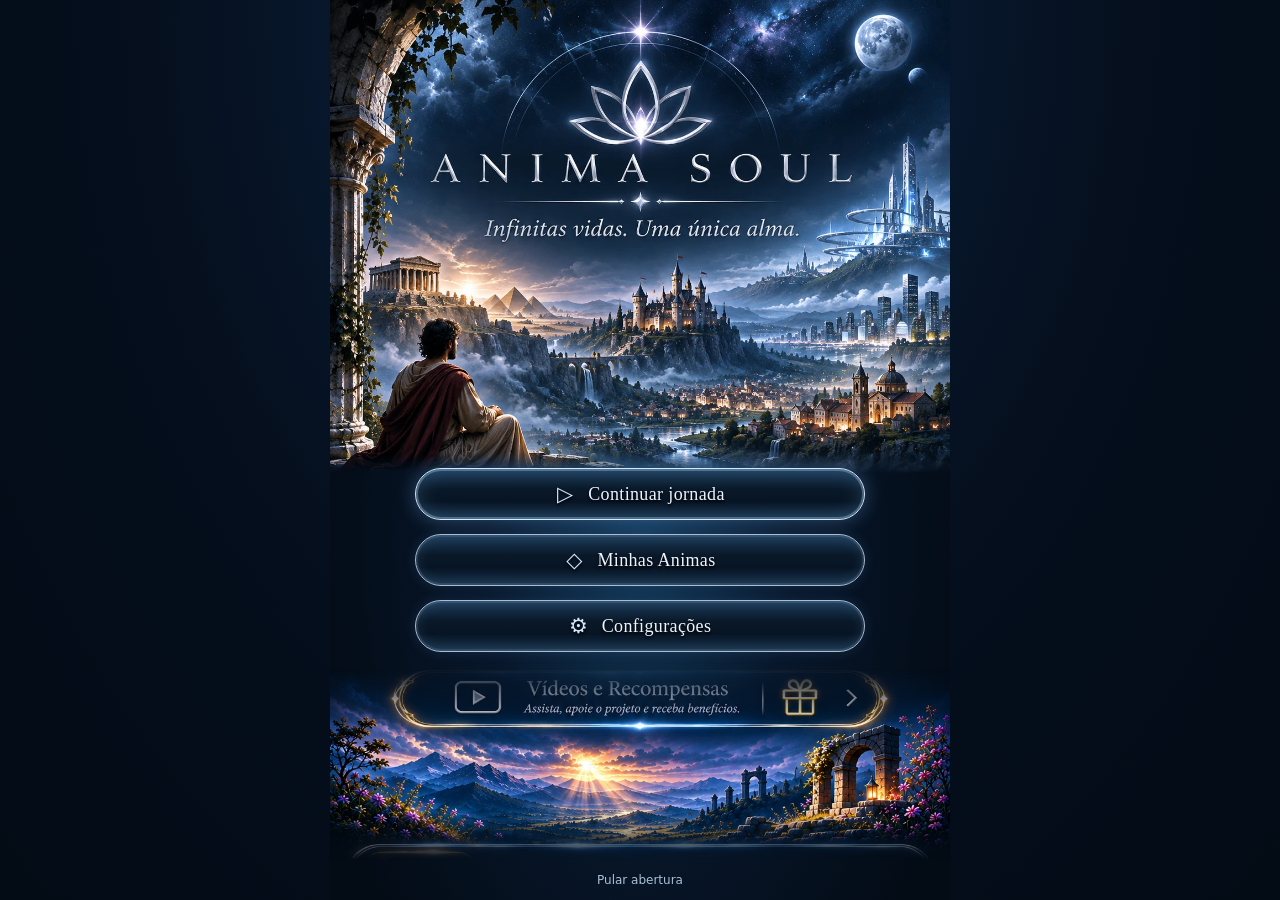
==== commit 69bb610f: "Use approved cinematic artwork for opening and Animas menu" ====
--- a/index.html
+++ b/index.html
@@ -17,7 +17,53 @@
 #soul-menu{max-width:570px;margin:auto;padding:25px 18px 20px;min-height:100svh;display:flex;flex-direction:column;gap:16px}#soul-menu h1{font-size:32px;margin:9px 0 4px;color:#eef2fa}#soul-menu .menu-brand{letter-spacing:.24em;color:#c9d4e8;font-size:13px}#soul-menu .menu-sub{margin:0;color:var(--dim);font:13px/1.6 system-ui,sans-serif}
 .soul-card{border:1px solid #40516c;border-radius:15px;overflow:hidden;background:#111c2e;box-shadow:0 6px 28px #0003}.soul-art{height:120px;position:relative;overflow:hidden;background:#142036}.soul-art svg{display:block;width:100%;height:100%}.soul-art.empty{background:radial-gradient(ellipse at 50% 30%,#3b4f6b,#111b2b 65%)}.soul-art.empty:after{content:"✧";position:absolute;inset:0;display:grid;place-items:center;font-size:47px;color:#aabbd6}.soul-body{padding:13px 14px}.soul-body h2{font-size:23px;margin:0 0 4px;color:#e6ecf6;font-weight:400;overflow-wrap:anywhere}.soul-info{font:12px/1.55 system-ui,sans-serif;color:var(--dim);min-height:19px;margin:0 0 12px}.soul-actions{display:grid;grid-template-columns:1fr auto auto;gap:7px}.soul-actions .minor{padding:8px 10px;font-size:12px}.soul-actions .primary{font-size:13px;padding:8px;min-height:42px}.menu-tools{display:grid;grid-template-columns:1fr 1fr;gap:10px}.menu-tools button{min-height:48px}.menu-footer{margin-top:auto;padding-top:15px;border-top:1px solid var(--line);display:flex;flex-wrap:wrap;justify-content:center;gap:13px;font:12px system-ui,sans-serif;color:var(--dim)}.footer-link{border:0;background:none;color:#c6d1e4;padding:4px;cursor:pointer;text-decoration:underline;font:inherit}.menu-dialog{width:min(calc(100% - 32px),480px);color:var(--ink);background:#121e31;border:1px solid #536782;border-radius:13px;padding:20px;max-height:80svh;overflow:auto}.menu-dialog::backdrop{background:#050913c9}.menu-dialog h2{font-weight:400;margin:0 0 14px}.menu-dialog p,.menu-dialog li{font:14px/1.6 system-ui,sans-serif}.menu-dialog input{width:100%;background:#0a1324;color:var(--ink);border:1px solid var(--line);padding:12px;border-radius:8px;margin-bottom:12px;font:16px system-ui,sans-serif}.menu-dialog .actions{margin:16px 0 0}.menu-dialog .primary{flex:1}.menu-dialog .minor{flex:1}.game-footer{font-size:11px}
 @media(prefers-reduced-motion:reduce){.intro-visual svg{animation:none}}@media(max-width:340px){.soul-actions{grid-template-columns:1fr 1fr}.soul-actions .primary{grid-column:1/-1}.soul-art{height:100px}}
-</style></head><body><section id="intro" aria-label="Abertura de ANIMA SOUL"><div id="intro-art" class="intro-visual" data-era="ancient"><svg xmlns="http://www.w3.org/2000/svg" viewBox="0 0 900 400" preserveAspectRatio="xMidYMid slice" aria-hidden="true"><defs><linearGradient id="sky" x2="0" y2="1"><stop stop-color="#111c33"/><stop offset="1" stop-color="#637181"/></linearGradient><linearGradient id="land" x2="0" y2="1"><stop stop-color="#26364b"/><stop offset="1" stop-color="#080d18"/></linearGradient></defs><path fill="url(#sky)" d="M0 0h900v400H0z"/><circle cx="654" cy="92" r="46" fill="#e9e5d8" opacity=".78"/><g fill="#eef3fb" opacity=".7"><circle cx="85" cy="49" r="1.5"/><circle cx="242" cy="69" r="2"/><circle cx="402" cy="28" r="1.5"/><circle cx="778" cy="43" r="2"/><circle cx="555" cy="51" r="1"/><circle cx="345" cy="106" r="1.4"/></g><path fill="#35485d" d="m0 237 145-106 100 65 138-121 158 143 130-100 229 123v159H0Z"/><path fill="#1f3044" d="m0 270 180-65 126 35 102-46 172 65 181-59 139 58v142H0z"/><g class="era ancient" fill="#172539"><path d="M100 287v-55l46-32 46 32v55m20 0v-79h25v-20h85v20h25v79m-91-79v79m33-79v79m155 0v-38l36-28 36 28v38m87 0v-56l51-36 51 36v56"/><path d="M0 287h900v113H0z"/></g><g class="era medieval" fill="#172539"><path d="M175 292v-110h22v-17h22v17h20v110m9 0v-64h65v-93h20v-16h22v16h22v93h85v-88h22v-18h22v18h22v152m-214-75h62m85 15h62"/><path d="M0 292h900v108H0z"/><path d="M620 292v-69l40-35 40 35v69m18 0v-44l31-25 31 25v44"/></g><g class="era maritime" fill="#18283c"><path d="M0 292h900v108H0z"/><path d="M125 278h270l-32 33H159zm124 0V151l-75 104h75m9-91 91 89h-91zm358 5v111h-9V169l-53 82h53m9-74 77 74h-77zM521 278h211l-27 28H548z"/></g><g class="era industrial" fill="#172539"><path d="M0 285h900v115H0zM130 285V215l71-37v37l65-37v37l65-37v107m38 0V143h28v142m54 0v-62h180v62m-148-62v-80h20v80m43 0v-101h19v101m65 0v-50h110v50"/><path stroke="#172539" stroke-width="9" d="M60 327h760M60 345h760"/></g><path fill="url(#land)" d="M0 315q135-20 235 19t214 8q170-46 451-10v68H0z"/></svg></div><button class="minor intro-skip" id="skip-intro">Pular abertura</button><div class="intro-content"><div class="intro-kicker" id="intro-era">Civilizações surgem</div><h1>ANIMA SOUL</h1><p>Infinitas vidas. Uma única alma.</p><button class="primary" id="enter-menu">Entrar</button></div></section><section id="soul-menu" hidden><div><div class="menu-brand">ANIMA SOUL</div><h1>Minhas Animas</h1><p class="menu-sub">Cada existência é um novo capítulo.</p></div><div id="soul-cards" style="display:grid;gap:13px"></div><div class="menu-tools"><button id="shop" class="minor">Loja</button><button id="rewards" class="minor">Recompensas</button></div><div class="menu-footer"><button class="footer-link" id="subscription">Assinatura</button><button class="footer-link" id="support">Suporte</button><button class="footer-link" id="replay-intro">Abertura</button><span>Demo web 0.15.1</span></div></section><dialog id="menu-dialog" class="menu-dialog"><h2 id="dialog-title"></h2><div id="dialog-body"></div><div class="actions" id="dialog-actions"></div></dialog><main id="game" class="wrap" hidden><header class="game-header"><div><div class="brand">ANIMA SOUL</div><div class="subtitle">Infinitas vidas. Uma única alma.</div></div><button class="minor" id="back-menu" aria-label="Voltar para Minhas Animas">Minhas Animas</button></header><div class="slotbar" aria-label="Selecionar Anima"><button class="minor" id="slot1">Anima I</button><button class="minor" id="slot2">Anima II</button></div><p class="note">Motor experimental 0.15 · narrativa local.</p><div class="reading-tools" aria-label="Ajustes de leitura"><span class="note">Tamanho do texto</span><button class="minor" id="fontMinus" aria-label="Diminuir texto">A−</button><button class="minor" id="fontPlus" aria-label="Aumentar texto">A+</button><span id="fontValue" class="note" aria-live="polite">100%</span></div><section class="scene"><div id="meta" class="meta"></div><div id="setting" hidden></div><h1 id="title"></h1><div id="alert" class="alert" hidden role="alert"></div><p id="story" aria-live="polite"></p><div id="choices"></div><div class="actions"><button id="pray" class="minor">Oração</button></div><div id="notice" role="status"></div></section><section id="material" hidden><details><summary>Perfil e recursos</summary><ul id="profile"></ul></details><details><summary>Patrimônio e ofícios</summary><ul id="assets"></ul></details><details><summary>Pessoas conhecidas</summary><ul id="people"></ul></details><details><summary>Família e reputação</summary><ul id="social"></ul></details><details><summary>Justiça e notícias da comunidade</summary><ul id="society"></ul></details><details><summary>Relatos, descendentes e outras regiões</summary><ul id="lineage"></ul></details><details><summary>Compromissos</summary><ul id="commitments"></ul></details><details><summary>Prioridades da rotina</summary><div id="priorities"></div><p id="routine" class="note"></p></details></section><details><summary>Crônicas desta vida</summary><ul id="chronicle"></ul></details><details><summary>Histórico de trajetórias encerradas</summary><ul id="account-history"></ul></details><details><summary>Gerenciar progresso local</summary><div class="utility"><button class="minor" id="export">Exportar progresso</button><button class="minor" id="reset">Reiniciar este slot</button><label class="note">Importar arquivo <input id="import" type="file" accept="application/json,.json"></label></div><p class="note">Importa saves da 0.6 até 0.13. Versões 0.1–0.5 ainda não são compatíveis. O arquivo exportado contém estado interno de demonstração.</p></details><footer>Single-player experimental · Narrativa local, sem IA conectada, servidor ou pagamentos. Salvo neste navegador quando disponível. Não representa a versão comercial.</footer></main><script>
+</style><link rel="stylesheet" href="assets/abertura.css"><link rel="stylesheet" href="assets/animas.css"><style>
+/* Approved Design System artwork, with actual interactive HTML controls. */
+body{background:radial-gradient(ellipse at 50% 0,#0b2442 0,#050e1c 58%,#030b15 100%)}
+#intro{width:100%;max-width:620px;margin:0 auto;min-height:100svh;justify-content:flex-start;background:#061322;isolation:isolate;overflow:hidden}
+#intro:before{content:"";position:absolute;inset:0;z-index:-1;background:radial-gradient(ellipse at 50% 60%,#123858 0,#08172b 35%,#030b15 76%)}
+#intro:after{display:none}
+#intro .intro-visual{position:relative;flex:none;width:100%;height:auto;aspect-ratio:1101/840;inset:auto;background:var(--opening-art) center top/100% auto no-repeat;overflow:hidden;mask-image:linear-gradient(to bottom,#000 96%,transparent)}
+#intro .intro-visual svg{display:none}
+#intro .intro-content{margin:0;padding:0 20px 12px;width:100%;max-width:490px;display:flex;flex-direction:column;gap:13px;transform:translateY(-5px)}
+.intro-content h1,.intro-content>p,#intro-era{position:absolute;width:1px;height:1px;overflow:hidden;clip-path:inset(50%);white-space:nowrap;margin:0}
+#intro .intro-content button{margin:0;width:100%}
+#intro .intro-skip{position:relative;top:auto;right:auto;order:3;background:none;border:none;min-height:40px;font-size:12px;color:#a9c0d8;box-shadow:none}
+.celestial-button,.primary,.menu-tools button{border:1px solid #aabdd4;border-radius:40px;background:linear-gradient(180deg,#1c3b59 0%,#0a1929 40%,#071424 65%,#18324a 100%);box-shadow:inset 0 0 0 2px #d1e7ff19,inset 0 0 14px #80caff27,0 0 13px #6399d22a;color:#edf4ff;font:400 18px Georgia,serif;min-height:52px;padding:10px 16px;letter-spacing:.02em;text-shadow:0 2px 3px #000;cursor:pointer}
+.celestial-button.is-primary{border-color:#d3e8fc;box-shadow:inset 0 0 0 2px #bddef84d,inset 0 0 20px #76c2ff38,0 0 19px #7ebdff55}
+.celestial-button:hover,.primary:hover,.menu-tools button:hover{background:linear-gradient(#264f75,#0a1a2e,#21476e);color:#fff}
+.celestial-button .symbol{font-family:system-ui;font-size:21px;vertical-align:-1px;display:inline-block;margin-right:13px;min-width:20px;color:#d4e7ff}
+#intro .intro-landscape{width:100%;min-height:85px;flex:1;position:relative;overflow:hidden;background:var(--menu-art) center 87%/100% auto no-repeat;mask-image:linear-gradient(to bottom,transparent,#000 30%,#000 75%,transparent)}
+#soul-menu{position:relative;max-width:570px;gap:14px;padding:18px 16px 20px;background:radial-gradient(ellipse at top,#173a58,#071426 46%,#05101d);isolation:isolate}
+#soul-menu:before{content:"";position:absolute;inset:0 0 auto;height:178px;z-index:-1;background:radial-gradient(ellipse at 15% 0,#4074a83b,transparent 52%),radial-gradient(ellipse at 85% 5%,#d6ebff31,transparent 30%);pointer-events:none}
+.menu-top{position:relative;text-align:center;padding:2px 0 10px}
+.menu-top .menu-brand{font-size:12px;letter-spacing:.35em;margin-top:4px}
+.menu-top .lotus{display:block;width:52px;height:36px;margin:0 auto;color:#c6e5ff;filter:drop-shadow(0 0 8px #6cbbff)}
+#soul-menu .menu-top h1{font-size:clamp(30px,8vw,42px);color:#f4f6ff;margin:8px 0 5px;text-shadow:0 2px 12px #000}
+#soul-menu .menu-top .menu-sub{font-family:Georgia,serif;font-style:italic;color:#d8e4f5;font-size:15px}
+.menu-back{position:absolute;left:0;top:0;border-radius:50%;min-width:43px;font-size:20px;padding:4px;background:#061322a0}
+.ornament{height:1px;margin:12px auto 0;width:88%;background:linear-gradient(90deg,transparent,#679ac1,#d2ebff,#679ac1,transparent);box-shadow:0 0 9px #8cd5ff;position:relative}.ornament:after{content:"✦";color:#def1ff;text-shadow:0 0 9px #75c3ff;position:absolute;left:50%;top:50%;transform:translate(-50%,-50%);font-size:15px}
+.soul-card{position:relative;border:1px solid #a5bbd5;border-radius:15px;background:#071628;box-shadow:inset 0 0 0 2px #b7d3f02b,0 0 12px #6ba7db33;overflow:hidden;min-height:168px}
+.soul-art,.soul-art.empty{position:absolute;inset:0;height:100%;width:100%;background:var(--opening-art) center 48%/215% auto no-repeat;opacity:.91}
+.soul-art svg,.soul-art.empty:after{display:none}
+.soul-art[data-era=ancient]{background-position:0% 47%}
+.soul-art[data-era=medieval]{background-position:55% 49%}
+.soul-art[data-era=maritime]{background-position:74% 50%}
+.soul-art[data-era=industrial]{background-position:100% 47%}
+.soul-art.empty{background-size:152% auto;background-position:center 48%;opacity:.52}
+.soul-body{position:relative;padding:13px 13px 12px;min-height:168px;background:linear-gradient(90deg,#050e1cf5 0%,#081627db 31%,#0816275e 65%,#06122118 100%),linear-gradient(0deg,#06101eea,transparent 55%)}
+.soul-body h2{font-size:26px;line-height:1.1;margin:2px 0 6px;color:#f2f5ff;text-shadow:0 1px 6px #000}
+.soul-info{font-size:12px;color:#e2ebfa;min-height:43px;line-height:1.5;margin-bottom:12px;max-width:82%;text-shadow:0 1px 4px #000}
+.soul-actions{grid-template-columns:minmax(0,1fr) auto auto;gap:6px;align-items:center}
+.soul-actions .primary,.soul-actions .minor{border-radius:40px;min-height:42px;line-height:1.2;font-size:14px;white-space:normal}
+.soul-actions .minor{padding:7px 11px;background:linear-gradient(#132e47,#071727,#152e49);border-color:#a6b9d0;color:#ecf4ff;box-shadow:inset 0 0 8px #70b9ff30}
+.menu-tools{display:flex;gap:9px;flex-direction:column}.menu-tools button{font-size:17px;min-height:48px}
+#shop{border-color:#d8c69c;box-shadow:inset 0 0 15px #e1c88120,0 0 11px #bda36a30}
+.menu-scenery{height:85px;flex:none;background:var(--menu-art) center 87%/100% auto no-repeat;border-radius:9px;mask-image:linear-gradient(to bottom,transparent,#000 22%,#000 80%,transparent)}
+.menu-footer{padding-top:10px;gap:10px;border-top-color:#647e9a44}.footer-link{font-size:12px}
+@media(min-width:500px){#intro .intro-content{gap:14px}#intro .intro-landscape{min-height:120px}.soul-card,.soul-body{min-height:183px}}
+@media(max-width:350px){#intro .intro-content{padding:0 14px 10px;gap:9px}.celestial-button{min-height:46px}.soul-actions{grid-template-columns:minmax(0,1fr) auto auto}.soul-actions .primary{grid-column:auto;font-size:12px}.soul-actions .minor{padding:6px 8px;font-size:12px}.soul-body{padding:11px}.soul-info{max-width:90%}}
+</style></head><body><section id="intro" aria-label="Abertura de ANIMA SOUL"><div id="intro-art" class="intro-visual" data-era="ancient"><svg xmlns="http://www.w3.org/2000/svg" viewBox="0 0 900 400" preserveAspectRatio="xMidYMid slice" aria-hidden="true"><defs><linearGradient id="sky" x2="0" y2="1"><stop stop-color="#111c33"/><stop offset="1" stop-color="#637181"/></linearGradient><linearGradient id="land" x2="0" y2="1"><stop stop-color="#26364b"/><stop offset="1" stop-color="#080d18"/></linearGradient></defs><path fill="url(#sky)" d="M0 0h900v400H0z"/><circle cx="654" cy="92" r="46" fill="#e9e5d8" opacity=".78"/><g fill="#eef3fb" opacity=".7"><circle cx="85" cy="49" r="1.5"/><circle cx="242" cy="69" r="2"/><circle cx="402" cy="28" r="1.5"/><circle cx="778" cy="43" r="2"/><circle cx="555" cy="51" r="1"/><circle cx="345" cy="106" r="1.4"/></g><path fill="#35485d" d="m0 237 145-106 100 65 138-121 158 143 130-100 229 123v159H0Z"/><path fill="#1f3044" d="m0 270 180-65 126 35 102-46 172 65 181-59 139 58v142H0z"/><g class="era ancient" fill="#172539"><path d="M100 287v-55l46-32 46 32v55m20 0v-79h25v-20h85v20h25v79m-91-79v79m33-79v79m155 0v-38l36-28 36 28v38m87 0v-56l51-36 51 36v56"/><path d="M0 287h900v113H0z"/></g><g class="era medieval" fill="#172539"><path d="M175 292v-110h22v-17h22v17h20v110m9 0v-64h65v-93h20v-16h22v16h22v93h85v-88h22v-18h22v18h22v152m-214-75h62m85 15h62"/><path d="M0 292h900v108H0z"/><path d="M620 292v-69l40-35 40 35v69m18 0v-44l31-25 31 25v44"/></g><g class="era maritime" fill="#18283c"><path d="M0 292h900v108H0z"/><path d="M125 278h270l-32 33H159zm124 0V151l-75 104h75m9-91 91 89h-91zm358 5v111h-9V169l-53 82h53m9-74 77 74h-77zM521 278h211l-27 28H548z"/></g><g class="era industrial" fill="#172539"><path d="M0 285h900v115H0zM130 285V215l71-37v37l65-37v37l65-37v107m38 0V143h28v142m54 0v-62h180v62m-148-62v-80h20v80m43 0v-101h19v101m65 0v-50h110v50"/><path stroke="#172539" stroke-width="9" d="M60 327h760M60 345h760"/></g><path fill="url(#land)" d="M0 315q135-20 235 19t214 8q170-46 451-10v68H0z"/></svg></div><button class="minor intro-skip" id="skip-intro">Pular abertura</button><div class="intro-content"><div class="intro-kicker" id="intro-era">Civilizações surgem</div><h1>ANIMA SOUL</h1><p>Infinitas vidas. Uma única alma.</p><button class="celestial-button is-primary" id="continue-journey"><span class="symbol" aria-hidden="true">▷</span>Continuar jornada</button><button class="celestial-button" id="enter-menu"><span class="symbol" aria-hidden="true">◇</span>Minhas Animas</button><button class="celestial-button" id="intro-settings"><span class="symbol" aria-hidden="true">⚙</span>Configurações</button></div><div class="intro-landscape" aria-hidden="true"></div></section><section id="soul-menu" hidden><div class="menu-top"><button class="minor menu-back" id="menu-back" aria-label="Voltar para abertura">‹</button><svg class="lotus" viewBox="0 0 100 64" fill="none" stroke="currentColor" stroke-width="2.5" aria-hidden="true"><path d="M50 55Q18 35 50 3Q82 35 50 55M50 55Q14 49 7 25Q39 24 50 55M50 55Q86 49 93 25Q61 24 50 55M50 55Q20 66 2 46Q31 41 50 55M50 55Q80 66 98 46Q69 41 50 55"/></svg><div class="menu-brand">ANIMA SOUL</div><h1>Minhas Animas</h1><p class="menu-sub">Cada Anima, uma história sem igual.</p><div class="ornament" aria-hidden="true"></div></div><div id="soul-cards" style="display:grid;gap:13px"></div><div class="menu-tools"><button id="rewards" class="minor">▷ &nbsp; Vídeos e recompensas</button><button id="shop" class="minor">◇ &nbsp; Loja</button></div><div class="menu-scenery" aria-hidden="true"></div><div class="menu-footer"><button class="footer-link" id="subscription">Assinatura</button><button class="footer-link" id="support">Suporte</button><button class="footer-link" id="replay-intro">Abertura</button><span>Demo web 0.15.2</span></div></section><dialog id="menu-dialog" class="menu-dialog"><h2 id="dialog-title"></h2><div id="dialog-body"></div><div class="actions" id="dialog-actions"></div></dialog><main id="game" class="wrap" hidden><header class="game-header"><div><div class="brand">ANIMA SOUL</div><div class="subtitle">Infinitas vidas. Uma única alma.</div></div><button class="minor" id="back-menu" aria-label="Voltar para Minhas Animas">Minhas Animas</button></header><div class="slotbar" aria-label="Selecionar Anima"><button class="minor" id="slot1">Anima I</button><button class="minor" id="slot2">Anima II</button></div><p class="note">Motor experimental 0.15 · narrativa local.</p><div class="reading-tools" aria-label="Ajustes de leitura"><span class="note">Tamanho do texto</span><button class="minor" id="fontMinus" aria-label="Diminuir texto">A−</button><button class="minor" id="fontPlus" aria-label="Aumentar texto">A+</button><span id="fontValue" class="note" aria-live="polite">100%</span></div><section class="scene"><div id="meta" class="meta"></div><div id="setting" hidden></div><h1 id="title"></h1><div id="alert" class="alert" hidden role="alert"></div><p id="story" aria-live="polite"></p><div id="choices"></div><div class="actions"><button id="pray" class="minor">Oração</button></div><div id="notice" role="status"></div></section><section id="material" hidden><details><summary>Perfil e recursos</summary><ul id="profile"></ul></details><details><summary>Patrimônio e ofícios</summary><ul id="assets"></ul></details><details><summary>Pessoas conhecidas</summary><ul id="people"></ul></details><details><summary>Família e reputação</summary><ul id="social"></ul></details><details><summary>Justiça e notícias da comunidade</summary><ul id="society"></ul></details><details><summary>Relatos, descendentes e outras regiões</summary><ul id="lineage"></ul></details><details><summary>Compromissos</summary><ul id="commitments"></ul></details><details><summary>Prioridades da rotina</summary><div id="priorities"></div><p id="routine" class="note"></p></details></section><details><summary>Crônicas desta vida</summary><ul id="chronicle"></ul></details><details><summary>Histórico de trajetórias encerradas</summary><ul id="account-history"></ul></details><details><summary>Gerenciar progresso local</summary><div class="utility"><button class="minor" id="export">Exportar progresso</button><button class="minor" id="reset">Reiniciar este slot</button><label class="note">Importar arquivo <input id="import" type="file" accept="application/json,.json"></label></div><p class="note">Importa saves da 0.6 até 0.13. Versões 0.1–0.5 ainda não são compatíveis. O arquivo exportado contém estado interno de demonstração.</p></details><footer>Single-player experimental · Narrativa local, sem IA conectada, servidor ou pagamentos. Salvo neste navegador quando disponível. Não representa a versão comercial.</footer></main><script>
 /* Anima Soul 0.10 — deterministic state, commands and facts */
 (function(root){const C={clone:x=>JSON.parse(JSON.stringify(x)),VERSION:15};
 C.random=s=>{s.rng=(Math.imul(s.rng,1664525)+1013904223)>>>0;return s.rng/4294967296};
@@ -447,16 +493,16 @@
 (function(){'use strict';const A=globalThis.Anima,P=globalThis.AnimaPersistence,$=id=>document.getElementById(id);let warning='',slots=[null,null],active=0,marks=[],protectCorrupt=false;try{let saved=P.load(localStorage);slots=saved.slots;active=saved.active;marks=saved.marks||[];warning=saved.warning;protectCorrupt=!!saved.corrupt}catch(e){warning='O salvamento local não está disponível.'}function seed(){let n=(Date.now()+Math.floor(Math.random()*100000))>>>0;while(slots.some(s=>s?.seed===n)||marks.some(m=>m.seed===n))n=(n+1)>>>0;return n}function save(){if(protectCorrupt)return;try{let result=P.save(localStorage,slots,active,marks);if(!result.backup)warning='Progresso salvo, mas não foi possível atualizar a cópia de segurança. Exporte seu progresso.'}catch(e){warning='Não foi possível salvar neste navegador. Exporte seu progresso.'}}function state(){return slots[active]}function archiveEnded(){let s=state();if(s?.phase!=='ended')return;let id=`${s.seed}-${s.life.number}-${s.version}`;if(!marks.some(m=>m.id===id))marks.push({id,seed:s.seed,lives:s.life.number,kind:'void-eternal'});slots[active]=null;ensure()}function ensure(){if(state()?.phase==='ended'){archiveEnded();return}if(!state())slots[active]=A.newGame(seed())}function el(tag,text,cls){let x=document.createElement(tag);x.textContent=text??'';if(cls)x.className=cls;return x}function action(a,extra={}){let s=state(),r=A.apply(s,{id:`slot${active}-v${s.version}`,version:s.version,action:a,...extra});if(r.status==='accepted'){slots[active]=r.state;if(r.state.phase==='ended'){archiveEnded();save();render('Trajetória encerrada. Slot liberado.')}else{save();render(r.message||'')}}else render(r.reason||'Não foi possível executar esta ação.');}function list(id,items,empty){let p=$(id);p.replaceChildren();for(const v of (items.length?items:[empty]))p.append(el('li',v))}function render(message=''){let s=state(),v=A.view(s);$('title').textContent=v.title;$('story').textContent=v.text;$('meta').textContent=v.life&&v.phase==='material'?`${v.life.name} · ${v.life.age} anos · Ano ${v.life.year} · ${v.life.place}`:({void:'O início',spirit:'Transição espiritual',limiar:'Limiar',planning:'Planejamento reencarnatório',heaven:'Céus — demonstração',errant:'Espírito Errante — demonstração',ended:'Trajetória encerrada'})[v.phase]||'';const era=globalThis.AnimaEras.catalog[v.life?.setting];$('setting').hidden=v.phase!=='material'||!era;$('setting').textContent=era?.name||'';$('choices').replaceChildren();for(let op of v.options){let b=el('button',op.label,'choice');b.type='button';b.onclick=()=>action(op.id);$('choices').append(b)}$('alert').hidden=!v.alert;$('alert').textContent=v.alert||'';$('pray').hidden=v.phase!=='material';$('material').hidden=v.phase!=='material';$('notice').textContent=[message,warning].filter(Boolean).join(' · ');$('slot1').setAttribute('aria-pressed',String(active===0));$('slot2').setAttribute('aria-pressed',String(active===1));list('people',v.people.map(x=>`${x.name} — ${x.status}; ${x.occupation}`),'Nenhuma pessoa conhecida.');list('commitments',v.commitments.map(x=>`${x.title} — ${x.status}`),'Nenhum compromisso.');list('account-history',marks.map(m=>`Vazio Eterno — trajetória encerrada (${m.lives} vida(s)).`),'Nenhuma trajetória encerrada.');list('chronicle',v.chronicle,'Nenhum acontecimento registrado.');if(v.profile){list('lineage',[...v.lineage.rumors,...v.lineage.grandchildren,v.lineage.succession,...v.lineage.regional],'Nenhum registro.');list('society',[...v.society.records.map(c=>`${c.verdict} — ${c.disposition}`),...(v.society.detention?[`Detenção: ${v.society.detention} meses restantes`]:[]),...v.society.news],'Nenhum registro conhecido.');list('social',[v.social.relationship,...v.social.children.map(c=>`${c.name} — ${c.age} anos; ${c.status}`),...v.social.reputation.map(r=>`${r.audience}: ${r.status}`)],'Nenhum vínculo.');list('assets',[`Moradia: ${v.economy.housing}`,`Despesas em atraso: ${v.economy.arrears} moedas`,`Peso consigo: ${v.economy.weight}/8`,...v.economy.properties,...v.economy.inventory.map(i=>`${i.name} — ${i.location}; ${i.condition}`),...v.economy.skills,...v.economy.ledger],'Nenhum bem.');list('profile',[v.profile.profession,`Recursos: ${v.profile.money} moedas`,v.profile.skill,v.profile.health,...v.profile.injuries,v.profile.study,...v.profile.traits.map(x=>`${x.name}: ${x.level}`)],'');$('routine').textContent=v.routine?`Último avanço: ${v.routine.elapsed} de ${v.routine.requested} meses solicitados. Receitas: ${v.routine.earned} moedas; gastos: ${v.routine.spent}.`:'Ainda não houve avanço de rotina.';$('priorities').replaceChildren();for(let [key,value] of Object.entries(v.priorities)){let row=el('label','','priority');row.append(el('span',({work:'Trabalho',family:'Família',study:'Estudo',rest:'Descanso'})[key]));let select=document.createElement('select');for(let name of ['intensa','moderada','ocasional','nenhuma']){let option=el('option',name);option.value=name;select.append(option)}select.value=value;select.onchange=()=>action('priority',{key,value:select.value});row.append(select);$('priorities').append(row)}}}function switchSlot(i){active=i;ensure();save();render()}$('slot1').onclick=()=>switchSlot(0);$('slot2').onclick=()=>switchSlot(1);$('pray').onclick=()=>action('pray');$('reset').onclick=()=>{if(confirm(protectCorrupt?'O progresso anterior está inválido. Substituir o armazenamento local pelos slots atuais?':'Apagar o progresso deste slot e iniciar uma nova alma?')){slots[active]=A.newGame(seed());protectCorrupt=false;save();render()}};$('export').onclick=()=>{let blob=new Blob([P.encode(slots,active,marks)],{type:'application/json'});let url=URL.createObjectURL(blob),a=document.createElement('a');a.href=url;a.download='AnimaSoul-save-0.15.json';a.click();setTimeout(()=>URL.revokeObjectURL(url),1000)};$('import').onchange=async e=>{try{let f=e.target.files[0];if(!f)return;if(f.size>P.MAX)throw Error();let v=P.decode(await f.text());const knownMarks=[...marks,...(v.marks||[])];if(v.slots.some(s=>s&&s.phase!=='ended'&&knownMarks.some(m=>m.seed===s.seed))){render('Este arquivo contém uma trajetória já encerrada neste histórico local. Nenhum progresso foi substituído.');return}if(!confirm('Substituir os dois slots pelo arquivo selecionado?'))return;slots=v.slots;active=v.active;marks=[...new Map([...marks,...(v.marks||[])].map(m=>[m.id,m])).values()];protectCorrupt=false;warning=v.migrated?'Progresso anterior migrado.':'';ensure();save();render('Progresso importado.')}catch(e){render('Arquivo incompatível ou inválido. Nenhum progresso foi substituído.')}finally{$('import').value=''}};let scale=1;function font(delta){scale=Math.max(0.9,Math.min(1.5,Math.round((scale+delta)*10)/10));document.documentElement.style.setProperty('--reading-scale',scale);$('fontValue').textContent=Math.round(scale*100)+'%';$('fontMinus').disabled=scale<=0.9;$('fontPlus').disabled=scale>=1.5;}$('fontMinus').onclick=()=>font(-.1);$('fontPlus').onclick=()=>font(.1);
 let labels=['',''];try{let savedNames=JSON.parse(localStorage.getItem('animasoul.web.names')||'[]');if(Array.isArray(savedNames))labels=[String(savedNames[0]||'').slice(0,40),String(savedNames[1]||'').slice(0,40)]}catch{}
 const introArt=$('intro-art'),artMarkup=introArt.innerHTML;let introTimer=null,eraIndex=0;const introEras=['ancient','medieval','maritime','industrial'],introLines=['Civilizações surgem','Reinos se erguem','Horizontes se abrem','O mundo se transforma'];function stopIntro(){if(introTimer!==null){clearInterval(introTimer);introTimer=null}}
-function showIntro(){stopIntro();$('intro').hidden=false;$('soul-menu').hidden=true;$('game').hidden=true;eraIndex=0;introArt.dataset.era=introEras[0];$('intro-era').textContent=introLines[0];if(!matchMedia('(prefers-reduced-motion: reduce)').matches)introTimer=setInterval(()=>{eraIndex=(eraIndex+1)%introEras.length;introArt.dataset.era=introEras[eraIndex];$('intro-era').textContent=introLines[eraIndex]},2800);window.scrollTo(0,0)}
+function showIntro(){stopIntro();$('intro').hidden=false;$('soul-menu').hidden=true;$('game').hidden=true;eraIndex=0;introArt.dataset.era=introEras[0];$('intro-era').textContent=introLines[0];window.scrollTo(0,0)}
 function dialog(title){const d=$('menu-dialog');$('dialog-title').textContent=title;$('dialog-body').replaceChildren();$('dialog-actions').replaceChildren();if(d.open)d.close();d.showModal();return d}
 function dialogButton(label,callback,primary=false){const b=el('button',label,primary?'primary':'minor');b.type='button';b.onclick=callback;$('dialog-actions').append(b);return b}
 function info(title,body){const d=dialog(title);$('dialog-body').append(el('p',body));dialogButton('Fechar',()=>d.close(),true)}
 function rename(i){const d=dialog('Nome da Anima');const inp=el('input');inp.maxLength=40;inp.placeholder='Anima '+(i===0?'I':'II');inp.value=labels[i];inp.setAttribute('aria-label','Nome da Anima');$('dialog-body').append(inp);dialogButton('Cancelar',()=>d.close());const saveName=()=>{labels[i]=inp.value.trim().slice(0,40);try{localStorage.setItem('animasoul.web.names',JSON.stringify(labels))}catch{}d.close();renderMenu()};dialogButton('Salvar',saveName,true);inp.onkeydown=e=>{if(e.key==='Enter')saveName()};inp.focus()}
 function diary(i){const name=labels[i]||('Anima '+(i===0?'I':'II'));const d=dialog('Diário · '+name),s=slots[i];if(!s?.life){$('dialog-body').append(el('p','Nenhuma existência material registrada.'))}else{const v=A.view(s);$('dialog-body').append(el('p',s.phase==='material'?s.life.name+' · '+s.life.place:'Registros da trajetória'));const ul=el('ul');for(const fact of v.chronicle.slice(-40))ul.append(el('li',fact));if(!ul.children.length)ul.append(el('li','Nenhum acontecimento registrado.'));$('dialog-body').append(ul)}dialogButton('Fechar',()=>d.close(),true)}
 function enter(i){switchSlot(i);if(state().phase==='void')action('begin');stopIntro();$('intro').hidden=true;$('soul-menu').hidden=true;$('game').hidden=false;window.scrollTo(0,0)}
-function renderMenu(){const area=$('soul-cards');area.replaceChildren();for(let i=0;i<2;i++){const s=slots[i],life=s?.life,material=s?.phase==='material';const card=el('article','','soul-card'),art=el('div','','soul-art'+(!life?' empty':''));if(life){art.dataset.era=introEras.includes(life.setting)?life.setting:'medieval';art.innerHTML=artMarkup;const svg=art.querySelector('svg');if(svg){for(const id of ['sky','land']){const node=svg.querySelector('#'+id);if(node)node.id=id+'-slot'+i;for(const element of svg.querySelectorAll('[fill="url(#'+id+')"]'))element.setAttribute('fill','url(#'+id+'-slot'+i+')')}}}const body=el('div','','soul-body');body.append(el('h2',labels[i]||('Anima '+(i===0?'I':'II'))));body.append(el('p',!life?'Uma nova existência aguarda.':material?life.name+' · '+Math.floor(life.month/12)+' anos · '+life.place:'Entre existências · '+life.place,'soul-info'));const buttons=el('div','','soul-actions'),play=el('button',life?'Continuar jornada':'Iniciar existência','primary'),journal=el('button','Diário','minor'),name=el('button','Renomear','minor');play.onclick=()=>enter(i);journal.onclick=()=>diary(i);name.onclick=()=>rename(i);buttons.append(play,journal,name);body.append(buttons);card.append(art,body);area.append(card)}}
+function renderMenu(){const area=$('soul-cards');area.replaceChildren();for(let i=0;i<2;i++){const s=slots[i],life=s?.life,material=s?.phase==='material';const card=el('article','','soul-card'),art=el('div','','soul-art'+(!life?' empty':''));if(life){art.dataset.era=introEras.includes(life.setting)?life.setting:'medieval';art.innerHTML=artMarkup;const svg=art.querySelector('svg');if(svg){for(const id of ['sky','land']){const node=svg.querySelector('#'+id);if(node)node.id=id+'-slot'+i;for(const element of svg.querySelectorAll('[fill="url(#'+id+')"]'))element.setAttribute('fill','url(#'+id+'-slot'+i+')')}}}const body=el('div','','soul-body');body.append(el('h2',labels[i]||('Anima '+(i===0?'I':'II'))));body.append(el('p',!life?'Uma nova existência aguarda.':material?life.number+'ª encarnação · '+life.name+' · '+Math.floor(life.month/12)+' anos · '+life.place+(life.job?' · '+life.job:''):'Entre existências · '+life.place,'soul-info'));const buttons=el('div','','soul-actions'),play=el('button',life?'Continuar jornada':'Iniciar existência','primary'),journal=el('button','Diário','minor'),name=el('button','Renomear','minor');play.onclick=()=>enter(i);journal.onclick=()=>diary(i);name.onclick=()=>rename(i);buttons.append(play,journal,name);body.append(buttons);card.append(art,body);area.append(card)}}
 function showMenu(){stopIntro();$('intro').hidden=true;$('game').hidden=true;renderMenu();$('soul-menu').hidden=false;window.scrollTo(0,0)}
-$('enter-menu').onclick=showMenu;$('skip-intro').onclick=showMenu;$('back-menu').onclick=showMenu;$('replay-intro').onclick=showIntro;$('shop').onclick=()=>info('Loja','A loja faz parte do projeto. Compras não estão disponíveis na demonstração.');$('rewards').onclick=()=>info('Recompensas','A área de recompensas por vídeos ainda não está ativa nesta demonstração.');$('subscription').onclick=()=>info('Assinatura','As modalidades de assinatura ainda não estão disponíveis.');$('support').onclick=()=>info('Suporte','Esta é uma versão de teste. Envie seu relato e, se necessário, uma captura de tela à pessoa que compartilhou a demonstração.');
+$('continue-journey').onclick=()=>{if(slots[active]?.life)enter(active);else showMenu()};$('intro-settings').onclick=()=>{const d=dialog('Configurações');const p=el('p','Tamanho da leitura: '+Math.round(scale*100)+'%');$('dialog-body').append(p);dialogButton('A−',()=>{font(-.1);p.textContent='Tamanho da leitura: '+Math.round(scale*100)+'%'});dialogButton('A+',()=>{font(.1);p.textContent='Tamanho da leitura: '+Math.round(scale*100)+'%'});dialogButton('Fechar',()=>d.close(),true)};$('menu-back').onclick=showIntro;$('enter-menu').onclick=showMenu;$('skip-intro').onclick=showMenu;$('back-menu').onclick=showMenu;$('replay-intro').onclick=showIntro;$('shop').onclick=()=>info('Loja','A loja faz parte do projeto. Compras não estão disponíveis na demonstração.');$('rewards').onclick=()=>info('Recompensas','A área de recompensas por vídeos ainda não está ativa nesta demonstração.');$('subscription').onclick=()=>info('Assinatura','As modalidades de assinatura ainda não estão disponíveis.');$('support').onclick=()=>info('Suporte','Esta é uma versão de teste. Envie seu relato e, se necessário, uma captura de tela à pessoa que compartilhou a demonstração.');
 ensure();save();render();showIntro()})();
 
 </script></body></html>
--- a/assets/abertura.css
+++ b/assets/abertura.css
@@ -0,0 +1 @@
+:root{--opening-art:url("[data-uri]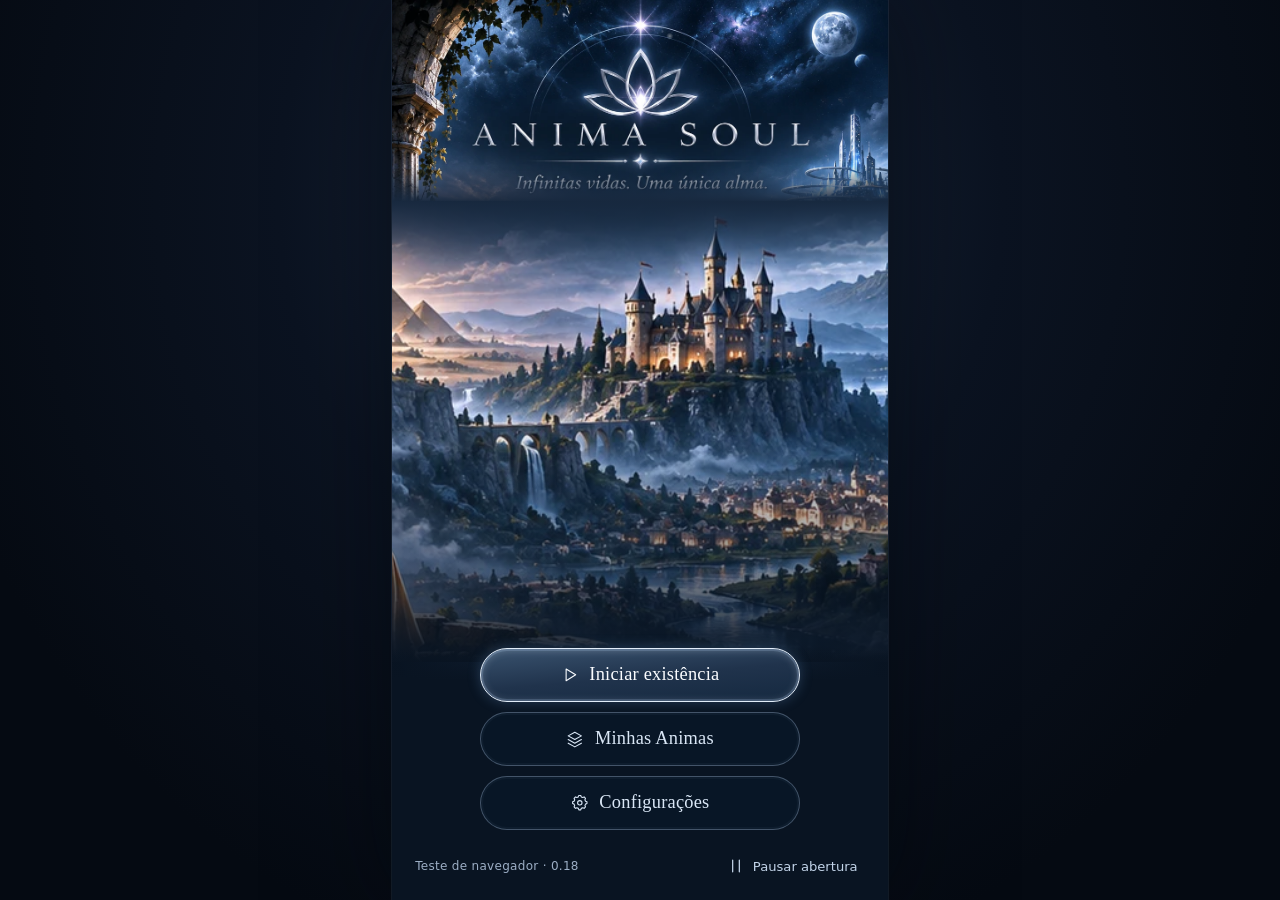
==== commit 1b0da43f: "Publica Anima Soul 0.18 com jornada vertical de múltiplas vidas" ====
--- a/index.html
+++ b/index.html
@@ -1,508 +1,19 @@
-<!doctype html><html lang="pt-BR"><head><meta charset="utf-8"><meta name="viewport" content="width=device-width, initial-scale=1"><title>ANIMA SOUL — Demonstração web</title><style>
-:root{color-scheme:dark;--bg:#131719;--panel:#1c2222;--ink:#e8e1d2;--dim:#a8aea7;--gold:#d9bd87;--line:#3b423e}*{box-sizing:border-box}body{margin:0;background:radial-gradient(ellipse at 50% 0,#29322d 0,var(--bg) 58%);color:var(--ink);font-family:Georgia,serif;min-height:100vh}button,select{font:inherit}button{cursor:pointer}button:focus-visible,select:focus-visible{outline:2px solid var(--gold);outline-offset:3px}.wrap{max-width:760px;margin:auto;padding:28px 20px 48px}header{display:flex;justify-content:space-between;align-items:center;gap:20px;border-bottom:1px solid var(--line);padding-bottom:22px}.brand{letter-spacing:.32em;color:var(--gold);font-size:22px}.subtitle,.meta,.small,nav,select,footer{font:12px/1.5 system-ui,sans-serif;color:var(--dim)}.tag{letter-spacing:.12em;text-transform:uppercase;font-size:10px}.scene{margin-top:32px}.meta{letter-spacing:.12em;text-transform:uppercase}h1{font-size:clamp(30px,7vw,46px);font-weight:400;line-height:1.15;margin:13px 0 23px;color:var(--gold)}#story{font-size:clamp(19px,4.4vw,24px);line-height:1.75;white-space:pre-line;margin:0 0 26px}.choice{display:block;width:100%;text-align:left;color:var(--ink);background:transparent;border:0;border-top:1px solid var(--line);padding:18px 9px;font-size:18px;line-height:1.5}.choice:hover{background:#ffffff08;color:var(--gold)}.choice:before{content:'◇';color:var(--gold);margin-right:11px}.actions{display:flex;gap:12px;flex-wrap:wrap;margin-top:20px}.minor{background:none;border:1px solid var(--line);border-radius:5px;color:var(--gold);padding:10px 13px;font:14px system-ui,sans-serif}.minor:hover{border-color:var(--gold)}details{margin-top:15px;border:1px solid var(--line);padding:12px 15px;border-radius:5px;background:#ffffff03}summary{cursor:pointer;color:var(--gold);font:14px system-ui,sans-serif}ul{padding-left:20px;line-height:1.6}li{margin:7px 0}.alert{border-left:2px solid var(--gold);padding:9px 12px;margin:16px 0;color:var(--gold);font:14px/1.6 system-ui,sans-serif}#notice{min-height:25px;font:13px system-ui,sans-serif;color:var(--gold);padding-top:8px}.priority{display:flex;justify-content:space-between;align-items:center;margin:12px 0;font:14px system-ui,sans-serif}select{color:var(--ink);background:var(--panel);border:1px solid var(--line);padding:6px;border-radius:4px}footer{margin-top:36px;border-top:1px solid var(--line);padding-top:14px} [hidden]{display:none!important}
-
-.slotbar{display:flex;gap:8px;margin-top:18px;flex-wrap:wrap}.slotbar button[aria-pressed=true]{background:#d9bd8719;border-color:var(--gold)}.utility{display:flex;gap:9px;flex-wrap:wrap;margin-top:15px}.utility label{cursor:pointer}#import{max-width:100%;font:12px system-ui;color:var(--dim)}.note{font:13px/1.55 system-ui;color:var(--dim)}
-:root{--reading-scale:1}.scene{margin-top:26px}#story{font-size:calc(clamp(19px,4.4vw,24px)*var(--reading-scale))}.choice{font-size:calc(18px*var(--reading-scale));min-height:48px}.reading-tools{display:flex;align-items:center;gap:8px;margin:20px 0 0;flex-wrap:wrap}.reading-tools .minor{min-width:44px;min-height:44px}.meta{line-height:1.8}.scene{padding-bottom:12px}#setting{font:13px/1.5 system-ui,sans-serif;color:var(--dim);margin-top:4px}.minor{min-height:44px}details summary{min-height:32px;display:list-item;padding:7px 0}header{gap:12px}.brand{font-size:clamp(15px,4.5vw,22px)}@media(max-width:350px){.wrap{padding:16px 12px 32px}.choice{padding:14px 4px}header{align-items:flex-start}.tag{letter-spacing:.03em}.priority{gap:8px}}
-
-:root{--bg:#090e1a;--panel:#131e30;--ink:#edf0f5;--dim:#a6b2c6;--gold:#d1d9e8;--line:#35435c;color-scheme:dark}
-body{background:radial-gradient(ellipse at 50% 0,#182943 0,#090e1a 64%);font-family:Georgia,serif}
-.wrap{padding:20px 18px 38px}.brand{letter-spacing:.22em}.subtitle{font-size:13px}.scene{margin-top:20px}.choice{border-color:var(--line)}
-.minor{background:#142136;border-color:#41516b;border-radius:9px}.minor:hover{background:#22334d}.slotbar{display:none}.reading-tools{margin:8px 0 0;justify-content:flex-end}.reading-tools .minor{padding:6px 10px}.reading-tools .note{font-size:11px}.game-caption{margin:8px 0;font-size:11px}.brand-head{display:flex;justify-content:space-between;gap:10px;align-items:center}.game-header{padding-bottom:12px}.game-header .brand{font-size:16px}
-#intro{min-height:100svh;position:relative;display:flex;flex-direction:column;align-items:center;justify-content:center;text-align:center;overflow:hidden;background:#0a1223}
-#intro .intro-visual{position:absolute;inset:0;overflow:hidden;background:#0b1425}.intro-visual svg{width:100%;height:100%;object-fit:cover;animation:drift 20s ease-in-out infinite alternate;transform-origin:50% 60%}
-.era{display:none} [data-era="ancient"] .era.ancient,[data-era="medieval"] .era.medieval,[data-era="maritime"] .era.maritime,[data-era="industrial"] .era.industrial{display:inline}
-#intro:after{content:"";position:absolute;inset:0;background:linear-gradient(0deg,#080e1b 4%,#0b1423b0 36%,#0a122322 75%,#0a1223a0);pointer-events:none}
-.intro-content{z-index:1;position:relative;width:min(100%,540px);padding:30px 24px;margin-top:auto;margin-bottom:8vh}.intro-content h1{font-size:clamp(36px,9vw,67px);letter-spacing:.13em;color:#f2f4fa;text-shadow:0 4px 30px #000;margin:0 0 12px}.intro-content p{color:#d8dfed;font-size:17px;line-height:1.6}.intro-kicker{font:11px system-ui,sans-serif;letter-spacing:.24em;text-transform:uppercase;color:#c8d3e6}.primary{width:100%;border:1px solid #8c9bb6;background:linear-gradient(135deg,#dce5f3,#8d9eb9);color:#111b2c;padding:15px 14px;border-radius:9px;font:600 15px system-ui,sans-serif;min-height:49px;cursor:pointer}.intro-skip{position:absolute;z-index:2;top:18px;right:18px}.intro-content .primary{margin-top:12px}
-@keyframes drift{from{transform:scale(1.04) translateX(-1%)}to{transform:scale(1.16) translateX(1%)}}
-#soul-menu{max-width:570px;margin:auto;padding:25px 18px 20px;min-height:100svh;display:flex;flex-direction:column;gap:16px}#soul-menu h1{font-size:32px;margin:9px 0 4px;color:#eef2fa}#soul-menu .menu-brand{letter-spacing:.24em;color:#c9d4e8;font-size:13px}#soul-menu .menu-sub{margin:0;color:var(--dim);font:13px/1.6 system-ui,sans-serif}
-.soul-card{border:1px solid #40516c;border-radius:15px;overflow:hidden;background:#111c2e;box-shadow:0 6px 28px #0003}.soul-art{height:120px;position:relative;overflow:hidden;background:#142036}.soul-art svg{display:block;width:100%;height:100%}.soul-art.empty{background:radial-gradient(ellipse at 50% 30%,#3b4f6b,#111b2b 65%)}.soul-art.empty:after{content:"✧";position:absolute;inset:0;display:grid;place-items:center;font-size:47px;color:#aabbd6}.soul-body{padding:13px 14px}.soul-body h2{font-size:23px;margin:0 0 4px;color:#e6ecf6;font-weight:400;overflow-wrap:anywhere}.soul-info{font:12px/1.55 system-ui,sans-serif;color:var(--dim);min-height:19px;margin:0 0 12px}.soul-actions{display:grid;grid-template-columns:1fr auto auto;gap:7px}.soul-actions .minor{padding:8px 10px;font-size:12px}.soul-actions .primary{font-size:13px;padding:8px;min-height:42px}.menu-tools{display:grid;grid-template-columns:1fr 1fr;gap:10px}.menu-tools button{min-height:48px}.menu-footer{margin-top:auto;padding-top:15px;border-top:1px solid var(--line);display:flex;flex-wrap:wrap;justify-content:center;gap:13px;font:12px system-ui,sans-serif;color:var(--dim)}.footer-link{border:0;background:none;color:#c6d1e4;padding:4px;cursor:pointer;text-decoration:underline;font:inherit}.menu-dialog{width:min(calc(100% - 32px),480px);color:var(--ink);background:#121e31;border:1px solid #536782;border-radius:13px;padding:20px;max-height:80svh;overflow:auto}.menu-dialog::backdrop{background:#050913c9}.menu-dialog h2{font-weight:400;margin:0 0 14px}.menu-dialog p,.menu-dialog li{font:14px/1.6 system-ui,sans-serif}.menu-dialog input{width:100%;background:#0a1324;color:var(--ink);border:1px solid var(--line);padding:12px;border-radius:8px;margin-bottom:12px;font:16px system-ui,sans-serif}.menu-dialog .actions{margin:16px 0 0}.menu-dialog .primary{flex:1}.menu-dialog .minor{flex:1}.game-footer{font-size:11px}
-@media(prefers-reduced-motion:reduce){.intro-visual svg{animation:none}}@media(max-width:340px){.soul-actions{grid-template-columns:1fr 1fr}.soul-actions .primary{grid-column:1/-1}.soul-art{height:100px}}
-</style><link rel="stylesheet" href="assets/abertura.css"><link rel="stylesheet" href="assets/animas.css"><style>
-/* Approved Design System artwork, with actual interactive HTML controls. */
-body{background:radial-gradient(ellipse at 50% 0,#0b2442 0,#050e1c 58%,#030b15 100%)}
-#intro{width:100%;max-width:620px;margin:0 auto;min-height:100svh;justify-content:flex-start;background:#061322;isolation:isolate;overflow:hidden}
-#intro:before{content:"";position:absolute;inset:0;z-index:-1;background:radial-gradient(ellipse at 50% 60%,#123858 0,#08172b 35%,#030b15 76%)}
-#intro:after{display:none}
-#intro .intro-visual{position:relative;flex:none;width:100%;height:auto;aspect-ratio:1101/840;inset:auto;background:var(--opening-art) center top/100% auto no-repeat;overflow:hidden;mask-image:linear-gradient(to bottom,#000 96%,transparent)}
-#intro .intro-visual svg{display:none}
-#intro .intro-content{margin:0;padding:0 20px 12px;width:100%;max-width:490px;display:flex;flex-direction:column;gap:13px;transform:translateY(-5px)}
-.intro-content h1,.intro-content>p,#intro-era{position:absolute;width:1px;height:1px;overflow:hidden;clip-path:inset(50%);white-space:nowrap;margin:0}
-#intro .intro-content button{margin:0;width:100%}
-#intro .intro-skip{position:relative;top:auto;right:auto;order:3;background:none;border:none;min-height:40px;font-size:12px;color:#a9c0d8;box-shadow:none}
-.celestial-button,.primary,.menu-tools button{border:1px solid #aabdd4;border-radius:40px;background:linear-gradient(180deg,#1c3b59 0%,#0a1929 40%,#071424 65%,#18324a 100%);box-shadow:inset 0 0 0 2px #d1e7ff19,inset 0 0 14px #80caff27,0 0 13px #6399d22a;color:#edf4ff;font:400 18px Georgia,serif;min-height:52px;padding:10px 16px;letter-spacing:.02em;text-shadow:0 2px 3px #000;cursor:pointer}
-.celestial-button.is-primary{border-color:#d3e8fc;box-shadow:inset 0 0 0 2px #bddef84d,inset 0 0 20px #76c2ff38,0 0 19px #7ebdff55}
-.celestial-button:hover,.primary:hover,.menu-tools button:hover{background:linear-gradient(#264f75,#0a1a2e,#21476e);color:#fff}
-.celestial-button .symbol{font-family:system-ui;font-size:21px;vertical-align:-1px;display:inline-block;margin-right:13px;min-width:20px;color:#d4e7ff}
-#intro .intro-landscape{width:100%;min-height:85px;flex:1;position:relative;overflow:hidden;background:var(--menu-art) center 87%/100% auto no-repeat;mask-image:linear-gradient(to bottom,transparent,#000 30%,#000 75%,transparent)}
-#soul-menu{position:relative;max-width:570px;gap:14px;padding:18px 16px 20px;background:radial-gradient(ellipse at top,#173a58,#071426 46%,#05101d);isolation:isolate}
-#soul-menu:before{content:"";position:absolute;inset:0 0 auto;height:178px;z-index:-1;background:radial-gradient(ellipse at 15% 0,#4074a83b,transparent 52%),radial-gradient(ellipse at 85% 5%,#d6ebff31,transparent 30%);pointer-events:none}
-.menu-top{position:relative;text-align:center;padding:2px 0 10px}
-.menu-top .menu-brand{font-size:12px;letter-spacing:.35em;margin-top:4px}
-.menu-top .lotus{display:block;width:52px;height:36px;margin:0 auto;color:#c6e5ff;filter:drop-shadow(0 0 8px #6cbbff)}
-#soul-menu .menu-top h1{font-size:clamp(30px,8vw,42px);color:#f4f6ff;margin:8px 0 5px;text-shadow:0 2px 12px #000}
-#soul-menu .menu-top .menu-sub{font-family:Georgia,serif;font-style:italic;color:#d8e4f5;font-size:15px}
-.menu-back{position:absolute;left:0;top:0;border-radius:50%;min-width:43px;font-size:20px;padding:4px;background:#061322a0}
-.ornament{height:1px;margin:12px auto 0;width:88%;background:linear-gradient(90deg,transparent,#679ac1,#d2ebff,#679ac1,transparent);box-shadow:0 0 9px #8cd5ff;position:relative}.ornament:after{content:"✦";color:#def1ff;text-shadow:0 0 9px #75c3ff;position:absolute;left:50%;top:50%;transform:translate(-50%,-50%);font-size:15px}
-.soul-card{position:relative;border:1px solid #a5bbd5;border-radius:15px;background:#071628;box-shadow:inset 0 0 0 2px #b7d3f02b,0 0 12px #6ba7db33;overflow:hidden;min-height:168px}
-.soul-art,.soul-art.empty{position:absolute;inset:0;height:100%;width:100%;background:var(--opening-art) center 48%/215% auto no-repeat;opacity:.91}
-.soul-art svg,.soul-art.empty:after{display:none}
-.soul-art[data-era=ancient]{background-position:0% 47%}
-.soul-art[data-era=medieval]{background-position:55% 49%}
-.soul-art[data-era=maritime]{background-position:74% 50%}
-.soul-art[data-era=industrial]{background-position:100% 47%}
-.soul-art.empty{background-size:152% auto;background-position:center 48%;opacity:.52}
-.soul-body{position:relative;padding:13px 13px 12px;min-height:168px;background:linear-gradient(90deg,#050e1cf5 0%,#081627db 31%,#0816275e 65%,#06122118 100%),linear-gradient(0deg,#06101eea,transparent 55%)}
-.soul-body h2{font-size:26px;line-height:1.1;margin:2px 0 6px;color:#f2f5ff;text-shadow:0 1px 6px #000}
-.soul-info{font-size:12px;color:#e2ebfa;min-height:43px;line-height:1.5;margin-bottom:12px;max-width:82%;text-shadow:0 1px 4px #000}
-.soul-actions{grid-template-columns:minmax(0,1fr) auto auto;gap:6px;align-items:center}
-.soul-actions .primary,.soul-actions .minor{border-radius:40px;min-height:42px;line-height:1.2;font-size:14px;white-space:normal}
-.soul-actions .minor{padding:7px 11px;background:linear-gradient(#132e47,#071727,#152e49);border-color:#a6b9d0;color:#ecf4ff;box-shadow:inset 0 0 8px #70b9ff30}
-.menu-tools{display:flex;gap:9px;flex-direction:column}.menu-tools button{font-size:17px;min-height:48px}
-#shop{border-color:#d8c69c;box-shadow:inset 0 0 15px #e1c88120,0 0 11px #bda36a30}
-.menu-scenery{height:85px;flex:none;background:var(--menu-art) center 87%/100% auto no-repeat;border-radius:9px;mask-image:linear-gradient(to bottom,transparent,#000 22%,#000 80%,transparent)}
-.menu-footer{padding-top:10px;gap:10px;border-top-color:#647e9a44}.footer-link{font-size:12px}
-@media(min-width:500px){#intro .intro-content{gap:14px}#intro .intro-landscape{min-height:120px}.soul-card,.soul-body{min-height:183px}}
-@media(max-width:350px){#intro .intro-content{padding:0 14px 10px;gap:9px}.celestial-button{min-height:46px}.soul-actions{grid-template-columns:minmax(0,1fr) auto auto}.soul-actions .primary{grid-column:auto;font-size:12px}.soul-actions .minor{padding:6px 8px;font-size:12px}.soul-body{padding:11px}.soul-info{max-width:90%}}
-</style></head><body><section id="intro" aria-label="Abertura de ANIMA SOUL"><div id="intro-art" class="intro-visual" data-era="ancient"><svg xmlns="http://www.w3.org/2000/svg" viewBox="0 0 900 400" preserveAspectRatio="xMidYMid slice" aria-hidden="true"><defs><linearGradient id="sky" x2="0" y2="1"><stop stop-color="#111c33"/><stop offset="1" stop-color="#637181"/></linearGradient><linearGradient id="land" x2="0" y2="1"><stop stop-color="#26364b"/><stop offset="1" stop-color="#080d18"/></linearGradient></defs><path fill="url(#sky)" d="M0 0h900v400H0z"/><circle cx="654" cy="92" r="46" fill="#e9e5d8" opacity=".78"/><g fill="#eef3fb" opacity=".7"><circle cx="85" cy="49" r="1.5"/><circle cx="242" cy="69" r="2"/><circle cx="402" cy="28" r="1.5"/><circle cx="778" cy="43" r="2"/><circle cx="555" cy="51" r="1"/><circle cx="345" cy="106" r="1.4"/></g><path fill="#35485d" d="m0 237 145-106 100 65 138-121 158 143 130-100 229 123v159H0Z"/><path fill="#1f3044" d="m0 270 180-65 126 35 102-46 172 65 181-59 139 58v142H0z"/><g class="era ancient" fill="#172539"><path d="M100 287v-55l46-32 46 32v55m20 0v-79h25v-20h85v20h25v79m-91-79v79m33-79v79m155 0v-38l36-28 36 28v38m87 0v-56l51-36 51 36v56"/><path d="M0 287h900v113H0z"/></g><g class="era medieval" fill="#172539"><path d="M175 292v-110h22v-17h22v17h20v110m9 0v-64h65v-93h20v-16h22v16h22v93h85v-88h22v-18h22v18h22v152m-214-75h62m85 15h62"/><path d="M0 292h900v108H0z"/><path d="M620 292v-69l40-35 40 35v69m18 0v-44l31-25 31 25v44"/></g><g class="era maritime" fill="#18283c"><path d="M0 292h900v108H0z"/><path d="M125 278h270l-32 33H159zm124 0V151l-75 104h75m9-91 91 89h-91zm358 5v111h-9V169l-53 82h53m9-74 77 74h-77zM521 278h211l-27 28H548z"/></g><g class="era industrial" fill="#172539"><path d="M0 285h900v115H0zM130 285V215l71-37v37l65-37v37l65-37v107m38 0V143h28v142m54 0v-62h180v62m-148-62v-80h20v80m43 0v-101h19v101m65 0v-50h110v50"/><path stroke="#172539" stroke-width="9" d="M60 327h760M60 345h760"/></g><path fill="url(#land)" d="M0 315q135-20 235 19t214 8q170-46 451-10v68H0z"/></svg></div><button class="minor intro-skip" id="skip-intro">Pular abertura</button><div class="intro-content"><div class="intro-kicker" id="intro-era">Civilizações surgem</div><h1>ANIMA SOUL</h1><p>Infinitas vidas. Uma única alma.</p><button class="celestial-button is-primary" id="continue-journey"><span class="symbol" aria-hidden="true">▷</span>Continuar jornada</button><button class="celestial-button" id="enter-menu"><span class="symbol" aria-hidden="true">◇</span>Minhas Animas</button><button class="celestial-button" id="intro-settings"><span class="symbol" aria-hidden="true">⚙</span>Configurações</button></div><div class="intro-landscape" aria-hidden="true"></div></section><section id="soul-menu" hidden><div class="menu-top"><button class="minor menu-back" id="menu-back" aria-label="Voltar para abertura">‹</button><svg class="lotus" viewBox="0 0 100 64" fill="none" stroke="currentColor" stroke-width="2.5" aria-hidden="true"><path d="M50 55Q18 35 50 3Q82 35 50 55M50 55Q14 49 7 25Q39 24 50 55M50 55Q86 49 93 25Q61 24 50 55M50 55Q20 66 2 46Q31 41 50 55M50 55Q80 66 98 46Q69 41 50 55"/></svg><div class="menu-brand">ANIMA SOUL</div><h1>Minhas Animas</h1><p class="menu-sub">Cada Anima, uma história sem igual.</p><div class="ornament" aria-hidden="true"></div></div><div id="soul-cards" style="display:grid;gap:13px"></div><div class="menu-tools"><button id="rewards" class="minor">▷ &nbsp; Vídeos e recompensas</button><button id="shop" class="minor">◇ &nbsp; Loja</button></div><div class="menu-scenery" aria-hidden="true"></div><div class="menu-footer"><button class="footer-link" id="subscription">Assinatura</button><button class="footer-link" id="support">Suporte</button><button class="footer-link" id="replay-intro">Abertura</button><span>Demo web 0.15.2</span></div></section><dialog id="menu-dialog" class="menu-dialog"><h2 id="dialog-title"></h2><div id="dialog-body"></div><div class="actions" id="dialog-actions"></div></dialog><main id="game" class="wrap" hidden><header class="game-header"><div><div class="brand">ANIMA SOUL</div><div class="subtitle">Infinitas vidas. Uma única alma.</div></div><button class="minor" id="back-menu" aria-label="Voltar para Minhas Animas">Minhas Animas</button></header><div class="slotbar" aria-label="Selecionar Anima"><button class="minor" id="slot1">Anima I</button><button class="minor" id="slot2">Anima II</button></div><p class="note">Motor experimental 0.15 · narrativa local.</p><div class="reading-tools" aria-label="Ajustes de leitura"><span class="note">Tamanho do texto</span><button class="minor" id="fontMinus" aria-label="Diminuir texto">A−</button><button class="minor" id="fontPlus" aria-label="Aumentar texto">A+</button><span id="fontValue" class="note" aria-live="polite">100%</span></div><section class="scene"><div id="meta" class="meta"></div><div id="setting" hidden></div><h1 id="title"></h1><div id="alert" class="alert" hidden role="alert"></div><p id="story" aria-live="polite"></p><div id="choices"></div><div class="actions"><button id="pray" class="minor">Oração</button></div><div id="notice" role="status"></div></section><section id="material" hidden><details><summary>Perfil e recursos</summary><ul id="profile"></ul></details><details><summary>Patrimônio e ofícios</summary><ul id="assets"></ul></details><details><summary>Pessoas conhecidas</summary><ul id="people"></ul></details><details><summary>Família e reputação</summary><ul id="social"></ul></details><details><summary>Justiça e notícias da comunidade</summary><ul id="society"></ul></details><details><summary>Relatos, descendentes e outras regiões</summary><ul id="lineage"></ul></details><details><summary>Compromissos</summary><ul id="commitments"></ul></details><details><summary>Prioridades da rotina</summary><div id="priorities"></div><p id="routine" class="note"></p></details></section><details><summary>Crônicas desta vida</summary><ul id="chronicle"></ul></details><details><summary>Histórico de trajetórias encerradas</summary><ul id="account-history"></ul></details><details><summary>Gerenciar progresso local</summary><div class="utility"><button class="minor" id="export">Exportar progresso</button><button class="minor" id="reset">Reiniciar este slot</button><label class="note">Importar arquivo <input id="import" type="file" accept="application/json,.json"></label></div><p class="note">Importa saves da 0.6 até 0.13. Versões 0.1–0.5 ainda não são compatíveis. O arquivo exportado contém estado interno de demonstração.</p></details><footer>Single-player experimental · Narrativa local, sem IA conectada, servidor ou pagamentos. Salvo neste navegador quando disponível. Não representa a versão comercial.</footer></main><script>
-/* Anima Soul 0.10 — deterministic state, commands and facts */
-(function(root){const C={clone:x=>JSON.parse(JSON.stringify(x)),VERSION:15};
-C.random=s=>{s.rng=(Math.imul(s.rng,1664525)+1013904223)>>>0;return s.rng/4294967296};
-C.fact=(s,type,text,truth=text,extra={})=>{let e={...extra,id:s.events.length+1,life:s.life?.number||0,month:s.life?.month||0,type,text,truth};s.events.push(Object.freeze(e));return e};
-C.age=s=>Math.floor(s.life.month/12); C.year=s=>s.life.startYear+C.age(s); C.clamp=(x,min,max)=>Math.max(min,Math.min(max,x));
-C.qual=(x)=>x>=7?'intenso':x>=3?'presente':x>=1?'discreto':null;
-C.change=(s,k,n)=>{s.soul.traits[k]=C.clamp((s.soul.traits[k]||0)+n,0,10)};
-C.bond=(s,id)=>s.soul.bonds[id]??(s.soul.bonds[id]={debts:[],gratitude:0});
-C.harm=(s,id,text,truth,amount=1)=>{let e=C.fact(s,'harm',text,truth);C.bond(s,id).debts.push({id:e.id,remaining:amount,original:amount,forgiven:null});C.change(s,'culpa',1)};
-C.repair=(s,id,amount,forgiven,text)=>{let b=s.soul.bonds[id],left=amount;for(let d of b?.debts||[]){if(left<=0)break;let n=Math.min(left,d.remaining);d.remaining-=n;left-=n;if(n&&d.remaining===0)d.forgiven=forgiven}C.fact(s,'repair',text,forgiven?text+' A outra pessoa aceitou o gesto.':text+' A outra pessoa ainda não quis perdoar.');return amount-left};
-C.newGame=(seed=417)=>({schema:15,seed:seed>>>0,rng:seed>>>0,version:0,seen:[],phase:'void',scene:'void',life:null,lives:[],events:[],truthIndex:0,soul:{traits:{empatia:0,ambicao:0,culpa:0,disciplina:0},bonds:{},faithEvidence:0},prayers:0,learning:{request:null},beyond:{errant:null,mirror:null,ended:false},celestial:{grant:null,review:null,mentor:null,completed:0}});
-C.begin=(s,setting="legacy")=>{let n=s.lives.length+1;let names=['Tomás','Ariel','Lia','Davi'];s.life={number:n,name:names[(n-1)%names.length],month:0,startYear:n===1?1780:s.lives.at(-1).startYear+90,place:n%2?'Vale de Merídia':'Porto de Alvor',money:0,skill:0,health:100,job:null,study:null,priorities:{work:'moderada',family:'moderada',study:'nenhuma',rest:'moderada'},npcs:{family:{name:n%2?'Helena':'Marta',affection:3,load:0,boundary:7,present:true},colleague:{name:n%2?'João':'Lucas',soulId:'soul-joao',affection:0,load:0,boundary:6,present:true},friend:{name:n%2?'Beatriz':'Inês',affection:1,load:0,boundary:8,present:true}},commitments:[],lastRoutine:null,deathMonth:(65+Math.floor(C.random(s)*24))*12,latestAlert:null,offeredLast:false};let era=(typeof module==='object'&&module.exports?require('./eras'):root.AnimaEras).catalog[setting];s.life.setting=setting;if(era){s.life.startYear=era.year;s.life.place=era.place;}s.phase='material';s.scene='child';s.truthIndex=0;C.fact(s,'birth',`${s.life.name} nasceu em ${s.life.place}.`)};
-C.debtCount=(s,id)=>s.soul.bonds[id]?.debts.reduce((a,b)=>a+b.remaining,0)||0;
-// History is append-only. Share sealed facts/snapshots; clone mutable state only.
-C.freeze=x=>{if(x&&typeof x==='object'&&!Object.isFrozen(x)){for(const v of Object.values(x))C.freeze(v);Object.freeze(x)}return x};
-C.fork=s=>{const {events,lives,seen,...mutable}=s;return {...C.clone(mutable),events:events.slice(),lives:lives.slice(),seen:seen.slice()}};
-C.truth=s=>{let out=[],n=s.life?.number;if(!n)return out;for(let i=s.events.length-1;i>=0;i--){let e=s.events[i];if(e.life<n)break;if(e.life===n&&e.type!=='prayer')out.push(e)}return out.reverse()};
-C.validate=s=>{if(!s||s.schema!==15||!Number.isInteger(s.version)||s.version<0||!Number.isInteger(s.rng)||!Array.isArray(s.events)||!Array.isArray(s.seen)||!Array.isArray(s.lives)||!s.soul?.bonds||!s.soul?.traits||!['void','material','spirit','limiar','planning','heaven','errant','ended'].includes(s.phase))return false;if(s.phase==='void')return s.life===null;return !!s.life&&Number.isInteger(s.life.month)&&s.life.month>=0&&s.life.npcs&&s.life.world&&s.life.economy&&s.life.risk&&s.life.social&&s.life.society&&s.life.lineage&&s.life.spiritual&&s.soul.spiritual&&s.life.priorities&&Array.isArray(s.life.commitments)&&typeof s.scene==='string'};
-if(typeof module==='object'&&module.exports)module.exports=C;else root.AnimaCore=C})(globalThis);
-
-/* Fictional settings; representative eras, not historical reconstructions. */
-(function(root){const T={};const catalog={
- ancient:{name:'Antiguidade',year:1,place:'Margens de Néria',culture:'As famílias vivem junto a canais e terras cultivadas. Mensageiros e caravanas ligam pequenos povoados.',child:'O ritmo dos canais e das colheitas marca os dias da infância.',trade:'Uma oficina de cerâmica oferece trabalho; um escriba pode indicar caminhos de aprendizado.',road:'Uma caravana aguarda junto ao canal; alguém precisa de auxílio.',school:'aprendizado com um escriba',message:'Um mensageiro traz notícias',work:2,cost:2},
- medieval:{name:'Era dos reinos',year:1260,place:'Vila de Valdora',culture:'Campos, feiras e oficinas cercam uma pequena vila fortificada. As estações governam boa parte da vida.',child:'O sino da feira e as histórias ao redor do fogo compõem suas primeiras memórias.',trade:'Uma oficina de artesãos oferece trabalho; também há mestres dispostos a ensinar.',road:'Uma carroça parou no caminho da feira; alguém precisa de auxílio.',school:'aprendizado com um mestre',message:'Uma carta trazida por um viajante chega',work:3,cost:3},
- maritime:{name:'Era das rotas marítimas',year:1640,place:'Enseada de Lúmen',culture:'Embarcações chegam ao porto, trazendo mercadorias, notícias e sotaques de outras terras.',child:'Você cresce entre vozes do cais e o cheiro de madeira molhada.',trade:'Uma oficina próxima ao cais oferece trabalho; há oportunidades de formação com comerciantes e escrivães.',road:'Um carregamento caiu junto ao cais; alguém precisa de auxílio.',school:'formação com um escrivão do porto',message:'Uma carta trazida por uma embarcação chega',work:4,cost:4},
- industrial:{name:'Era das oficinas e ferrovias',year:1880,place:'Estação de Aurélia',culture:'Trens cortam a região. Oficinas, pequenas fábricas e bairros de trabalhadores transformam o cotidiano.',child:'O apito distante dos trens acompanha as primeiras lembranças da casa.',trade:'Uma oficina de manutenção oferece trabalho; há cursos de formação na região.',road:'Uma pessoa precisa de ajuda com uma carga perto da estação.',school:'curso de formação local',message:'Uma carta pelo correio chega',work:5,cost:4}
-};
-T.catalog=Object.freeze(catalog);T.get=l=>catalog[l?.setting]||null;T.valid=id=>id==='legacy'||Object.hasOwn(catalog,id);T.choices=prefix=>Object.entries(catalog).map(([id,e])=>({id:prefix+id,label:`Nascer em ${e.place} — ${e.name}.`}));
-T.context=(l,id,n,text)=>{const e=T.get(l);if(!e)return text;switch(id){case 'study_invitation':return `${n.name} ouviu falar de ${e.school}. O compromisso exigirá tempo e dedicação.`;case 'friend_farewell':return `${e.message}, enviada por ${n.name}. A amizade não desapareceu com a distância.`;case 'traveler_news':return `${n.name} traz histórias de lugares distantes de ${l.place}. Nem tudo o que se ouve é necessariamente verdadeiro.`;case 'merchant_news':return `${n.name} conversa sobre o movimento comercial de ${l.place}. Os custos mudaram e há incerteza quanto aos próximos meses.`;case 'artisan_order':return `${n.name} recebeu uma encomenda em ${l.place} e precisa de auxílio. O pagamento depende da conclusão.`;default:return text}};
-T.wage=(l,rate)=>{let e=T.get(l);return e?Math.max(1,rate+e.work-3):rate};T.cost=l=>T.get(l)?.cost||3;
-if(typeof module==='object'&&module.exports)module.exports=T;else root.AnimaEras=T})(globalThis);
-
-/* NPC templates and narrative event catalog: fictional sample setting. */
-(function(root){const C=typeof module==='object'&&module.exports?require('./core'):root.AnimaCore;const N={};
-N.roles={neighbor:{names:['Amélia','Rosa','Clara'],goal:'manter o lar',career:'costura',patience:5,age:29},merchant:{names:['Bento','Samuel','Elias'],goal:'ampliar o comércio',career:'mercado',patience:6,age:38},teacher:{names:['Cecília','Laura','Eva'],goal:'transmitir conhecimento',career:'ensino',patience:8,age:42},artisan:{names:['Miguel','Daniel','Mateus'],goal:'aperfeiçoar o próprio ofício',career:'artesanato',patience:7,age:25},traveler:{names:['Isabel','Elisa','Marina'],goal:'conhecer outras regiões',career:'viagens',patience:6,age:22}};
-N.populate=s=>{for(const [key,r] of Object.entries(N.roles)){let n=r.names[Math.floor(C.random(s)*r.names.length)];s.life.npcs[key]={name:n,soulId:`soul-${s.life.number}-${key}`,affection:0,load:0,boundary:r.patience,present:true};}};
-N.catalog=[
-{id:'neighbor_help',role:'neighbor',title:'Uma porta entreaberta',text:n=>`${n.name}, uma pessoa da vizinhança, pede ajuda para carregar mantimentos.`,options:[['assist','Oferecer auxílio.'],['decline','Prosseguir com seus afazeres.']],eligible:(l,n)=>n.available&&n.resources<12,weight:3},
-{id:'merchant_news',role:'merchant',title:'Conversa no mercado',text:n=>`${n.name} comenta que os custos do comércio mudaram e procura alguém para conversar.`,options:[['listen','Escutar.'],['decline','Continuar suas compras.']],eligible:(l,n)=>n.available,weight:2},
-{id:'teacher_lesson',role:'teacher',title:'Uma lição oferecida',text:n=>`${n.name} oferece um tempo para ensinar fundamentos de escrita.`,options:[['learn','Aceitar a lição.'],['decline','Agradecer e seguir.']],eligible:(l,n)=>n.available&&l.economy.skills.escrita<4,weight:2},
-{id:'artisan_order',role:'artisan',title:'Uma encomenda difícil',text:n=>`${n.name} precisa de ajuda em uma encomenda. O pagamento dependerá de sua conclusão.`,options:[['accept','Aceitar o compromisso.'],['decline','Recusar a encomenda.']],eligible:(l,n)=>n.available&&l.job!==null&&!l.commitments.some(c=>c.status==='pendente'),weight:3},
-{id:'traveler_news',role:'traveler',title:'Notícias de outros lugares',text:n=>`${n.name} fala de costumes e possibilidades em outras regiões. A experiência não garante que tudo o que foi contado seja verdadeiro.`,options:[['listen','Ouvir o relato.'],['decline','Despedir-se.']],eligible:(l,n)=>n.available,weight:2},
-{id:'neighbor_dispute',role:'neighbor',title:'Um desentendimento',text:n=>`${n.name} reclama de uma situação na vizinhança. Vocês não concordam inteiramente sobre o ocorrido.`,options:[['mediate','Buscar compreender os dois lados.'],['dismiss','Encerrar a conversa sem ouvir.']],eligible:(l,n)=>n.available&&n.known&&n.load>=1,weight:3},
-{id:'merchant_offer',role:'merchant',title:'Uma oferta de trabalho',text:n=>`${n.name} conhece uma tarefa remunerada que poderá ser realizada no próximo período.`,options:[['accept','Assumir a tarefa.'],['decline','Não aceitar.']],eligible:(l,n)=>n.available&&l.priorities.work!=='nenhuma'&&!l.commitments.some(c=>c.status==='pendente'),weight:2}
-];
-if(typeof module==='object'&&module.exports)module.exports=N;else root.AnimaPopulation=N})(globalThis);
-
-/* Autonomous NPC and procedural event layer. Experimental, not canonical tuning. */
-(function(root){const C=typeof module==='object'&&module.exports?require('./core'):root.AnimaCore;const N=typeof module==='object'&&module.exports?require('./population'):root.AnimaPopulation;const T=typeof module==='object'&&module.exports?require('./eras'):root.AnimaEras;const W={};const spirit=()=>typeof module==='object'&&module.exports?require('./spirit'):root.AnimaSpirit;const economy=()=>typeof module==='object'&&module.exports?require('./economy'):root.AnimaEconomy;
-const roles={family:{goal:'conviver com a família',patience:7,career:'lar'},colleague:{goal:'garantir o próprio sustento',patience:6,career:'oficina'},friend:{goal:'construir uma vida independente',patience:8,career:'comércio'},...N.roles};
-W.init=s=>{let l=s.life;N.populate(s);l.world={pending:null,lastEvent:-100,counts:{},known:[],monthProcessed:l.month};for(const [k,n] of Object.entries(l.npcs)){let r=roles[k];Object.assign(n,{role:k,goal:r.goal,occupation:r.career,progress:0,resources:8,stress:0,age:r.age??(k==='family'?40:18),available:true,known:k==='family',patience:r.patience,lastContact:-1,lifeStatus:'alive'});n.soulId??=`soul-${l.number}-${k}`;n.deathAge=70+Math.floor(C.random(s)*25);}};
-W.contact=(s,k)=>{let n=s.life.npcs[k];if(n){n.known=true;n.lastContact=s.life.month}};
-W.tick=(s,a)=>{let l=s.life,w=l.world;if(w.monthProcessed>=l.month)return;w.monthProcessed=l.month;for(const [k,n] of Object.entries(l.npcs)){if(n.lifeStatus!=='alive')continue;n.age+=1/12;if(n.age>=n.deathAge){n.lifeStatus='dead';n.present=false;n.available=false;if(n.known){C.fact(s,'npc_death',`Você soube da morte de ${n.name}.`,undefined,{npc:k});if(k==='family'||n.affection>=3){l.world.losses??=[];l.world.losses.push(n.name);}}continue;}let r=C.random(s);n.resources=C.clamp(n.resources+(r<.28?-2:r>.52?1:0),0,60);n.stress=C.clamp(n.stress+(n.resources<3?1:-.25),0,10);if(r>.42)n.progress+=1;if(N.roles[k]){n.load=C.clamp(n.load+(n.stress>5?.4:-.15),0,10);if(n.progress>=24&&n.available&&k==='traveler'&&r>.85){n.available=false;n.goal='explorar outras localidades';if(n.known)C.fact(s,'npc_move',`${n.name} partiu em viagem.`);}};if(k==='friend'&&n.progress>=18&&n.available&&r>.82){n.available=false;n.goal='estabelecer-se em outra localidade';C.fact(s,'npc_move',`${n.name} deixou a região.`,`${n.name} mudou-se em busca de oportunidades.`,{npc:k});}if(k==='colleague'&&n.progress>=20&&n.occupation==='oficina'&&r>.8){n.occupation='ofício independente';C.fact(s,'npc_work',`${n.name} começou a trabalhar por conta própria.`,undefined,{npc:k});} }};
-const defs=[
-{id:'study_invitation',role:'friend',title:'Uma oportunidade de estudo',text:n=>`${n.name} ouviu falar de uma formação disponível na região. O compromisso exigirá tempo e dedicação.`,options:[['accept','Inscrever-se na formação.'],['decline','Deixar passar a oportunidade.']],eligible:(l,n)=>n.available&&!l.study&&l.economy.qualification===0,weight:2},
-{id:'friend_visit',role:'friend',title:'Uma visita inesperada',text:n=>`${n.name} aparece à sua porta e propõe uma caminhada. Faz algum tempo que vocês não se encontram.`,options:[['accept','Aceitar o convite.'],['decline','Dizer que hoje não será possível.']],eligible:(l,n)=>n.available&&n.present,weight:3},
-{id:'colleague_shortage',role:'colleague',title:'Uma dificuldade no ofício',text:n=>`${n.name} comenta que o mês foi difícil e pergunta se você poderia oferecer duas moedas.`,options:[['lend','Oferecer duas moedas.'],['decline','Recusar o pedido.']],eligible:(l,n)=>n.available&&n.resources<8,weight:4},
-{id:'family_memory',role:'family',title:'Uma lembrança à mesa',text:n=>`${n.name} encontrou um objeto antigo e deseja conversar sobre a história da família.`,options:[['listen','Reservar tempo para ouvir.'],['decline','Deixar a conversa para outra ocasião.']],eligible:(l,n)=>n.present,weight:2},
-{id:'work_opportunity',role:'colleague',title:'Uma proposta de trabalho',text:n=>`${n.name} ouviu falar de uma tarefa remunerada. Você precisaria reservar parte do próximo mês.`,options:[['accept','Aceitar a tarefa.'],['decline','Manter sua rotina.']],eligible:(l,n)=>n.available&&l.job!==null&&l.priorities.work!=='nenhuma'&&!l.commitments.some(c=>c.status==='pendente'),weight:2},
-{id:'friend_farewell',role:'friend',title:'Notícias de longe',text:n=>`Uma carta de ${n.name} chega de outra região. A amizade não desapareceu com a distância.`,options:[['reply','Responder à carta.'],['decline','Guardar a carta sem responder.']],eligible:(l,n)=>!n.available,weight:2},
-{id:'colleague_trade',role:'colleague',title:'Uma oferta de parceria',text:n=>`${n.name} precisa de auxílio em uma pequena encomenda. O resultado não é garantido.`,options:[['accept','Ajudar na encomenda.'],['decline','Recusar a parceria.']],eligible:(l,n)=>n.occupation==='ofício independente'&&l.priorities.work!=='nenhuma',weight:3}
-,...N.catalog];W.defs=defs;
-W.offer=(s,force=false)=>{let l=s.life,w=l.world;if(w.pending||l.month-w.lastEvent<4||(!force&&C.random(s)>=.085))return false;let list=defs.filter(d=>l.npcs[d.role].lifeStatus==='alive'&&d.eligible(l,l.npcs[d.role])&&(w.counts[d.id]||0)<2);if(!list.length)return false;let total=list.reduce((a,d)=>a+d.weight*spirit().weight(s,d.id),0),pick=C.random(s)*total;let d=list.find(x=>(pick-=x.weight*spirit().weight(s,x.id))<0)||list.at(-1);w.pending={id:d.id,role:d.role};w.lastEvent=l.month;w.counts[d.id]=(w.counts[d.id]||0)+1;W.contact(s,d.role);s.scene='world_event';return true};
-W.scene=s=>{let d=defs.find(x=>x.id===s.life.world.pending?.id);if(!d)throw Error('Evento ausente');let n=s.life.npcs[d.role];return [d.title,T.context(s.life,d.id,n,d.text(n)),d.options.filter(([id])=>id!=='lend'||s.life.money>=2).map(([id,label])=>({id,label}))]};
-W.resolve=(s,a)=>{let l=s.life,w=l.world,d=defs.find(x=>x.id===w.pending?.id),n=l.npcs[d.role];if(a==='decline'){C.fact(s,'npc_response',`Você recusou o convite ou pedido de ${n.name}.`);if(d.id==='family_memory')n.load+=1;}else if(a==='lend'){economy().entry(s,'aid',-2,'Auxílio ao colega');n.resources+=2;C.bond(s,n.soulId).gratitude++;C.fact(s,'npc_help',`Você ofereceu duas moedas a ${n.name}.`);n.affection+=1;}else if(d.id==='study_invitation'){(typeof module==='object'&&module.exports?require('./simulation'):root.AnimaSim).startStudy(s);}else if(['work_opportunity','artisan_order','merchant_offer'].includes(d.id)){l.commitments.push({id:s.events.length+1,title:'Realizar tarefa remunerada',kind:'work',status:'pendente',due:l.month+1});C.fact(s,'commitment','Você assumiu uma tarefa remunerada.');}else if(d.id==='neighbor_help'&&a==='assist'){C.bond(s,n.soulId).gratitude++;C.fact(s,'npc_help',`Você auxiliou ${n.name} com os mantimentos.`);n.affection++;}else if(d.id==='teacher_lesson'&&a==='learn'){l.economy.skills.escrita++;C.fact(s,'study',`Você aprendeu fundamentos de escrita com ${n.name}.`);}else if(d.id==='neighbor_dispute'){if(a==='mediate'){n.load=Math.max(0,n.load-2);C.fact(s,'talk','Você procurou compreender o desentendimento.');}else{n.load++;C.fact(s,'conflict','Você encerrou o diálogo antes de ouvir o outro lado.');}}else if(d.id==='colleague_trade'){let success=C.random(s)<.65;if(success)economy().entry(s,'trade',3,'Encomenda');n.progress+=1;C.fact(s,'npc_trade',success?'A encomenda foi concluída e rendeu três moedas.':'A encomenda não trouxe rendimento.');}else{n.affection=Math.min(8,n.affection+1);n.load=Math.max(0,n.load-1);C.fact(s,'npc_contact',`Você dedicou atenção a ${n.name}.`);}w.pending=null;s.scene='hub'};
-W.public=s=>Object.values(s.life.npcs).filter(n=>n.known).map(n=>({name:n.name,status:n.lifeStatus==='dead'?'Falecido':n.present===false?'Afastou-se':n.available?'Na região':'Mudou de região',occupation:n.occupation}));
-if(typeof module==='object'&&module.exports)module.exports=W;else root.AnimaWorld=W})(globalThis);
-
-/* Fictional physical-risk rules. All coefficients are provisional; not medical or combat advice. */
-(function(root){const req=typeof module==='object'&&module.exports,C=req?require('./core'):root.AnimaCore;const R={};
-const kinds=['conflict','weather','accident'],actions={conflict:['retreat','appeal','defend'],weather:['shelter','return','continue_risk'],accident:['avoid','assist','return']};
-R.blank=()=>({pending:null,lastMonth:-1,injuries:[],nextId:1});
-R.init=s=>{s.life.risk=R.blank()};
-R.valid=r=>!!r&&Number.isSafeInteger(r.lastMonth)&&r.lastMonth>=-1&&Number.isSafeInteger(r.nextId)&&r.nextId>0&&(r.pending===null||kinds.includes(r.pending?.kind))&&Array.isArray(r.injuries)&&r.injuries.every((i,n)=>i.id===n+1&&['leve','grave','sequela'].includes(i.severity)&&Number.isSafeInteger(i.month)&&i.month>=0&&Number.isSafeInteger(i.remaining)&&i.remaining>=0&&typeof i.active==='boolean'&&(i.severity==='sequela'?i.active&&i.remaining===0:i.active===(i.remaining>0)))&&r.nextId===r.injuries.length+1;
-R.injury=s=>s.life.risk.injuries.filter(i=>i.active);
-R.capacity=s=>{let xs=R.injury(s);return Math.max(.35,1-xs.reduce((n,i)=>n+({leve:.1,grave:.35,sequela:.18})[i.severity],0))};
-R.public=s=>R.injury(s).map(i=>({leve:'Lesão leve em recuperação',grave:'Lesão grave em recuperação',sequela:'Sequela física permanente'})[i.severity]);
-R.recordInjury=(s,severity)=>{let l=s.life,r=l.risk,remaining=({leve:2,grave:8,sequela:0})[severity];r.injuries.push({id:r.nextId++,severity,month:l.month,remaining,active:true});l.health=C.clamp(l.health-({leve:8,grave:28,sequela:35})[severity],0,100);C.fact(s,'injury',({leve:'Você sofreu uma lesão leve.',grave:'Você sofreu uma lesão grave.',sequela:'O acontecimento deixou uma sequela física permanente.'})[severity]);};
-R.fatal=(s,reason='A situação teve consequências fatais.')=>{let l=s.life;l.health=0;l.risk.pending=null;s.scene='death';l.latestAlert='Um acontecimento encerrou sua vida material.';C.fact(s,'fatal_injury',reason);};
-R.tick=(s,rest)=>{let l=s.life;for(let i of R.injury(s)){if(i.severity==='sequela'||rest<1)continue;i.remaining--;if(i.remaining===0){i.active=false;C.fact(s,'recovery','Uma lesão deixou de limitar suas atividades.')}}};
-R.offer=(s,kind)=>{let l=s.life,r=l.risk;if(s.phase!=='material'||r.pending||r.lastMonth===l.month||C.age(s)<18)return false;kind=kind||kinds[Math.floor(C.random(s)*kinds.length)];if(!kinds.includes(kind))return false;r.lastMonth=l.month;let readiness=(l.health/100)*.1+Math.min(l.skill,10)*.01;let roll=C.random(s);if(roll<.05+readiness){C.fact(s,'instinct','Seu reflexo fez você evitar uma situação perigosa antes de pensar.');return false;}r.pending={kind};s.scene='risk';l.latestAlert='Uma situação de risco exige sua atenção.';return true;};
-R.spontaneous=s=>{let l=s.life;return l.risk.lastMonth!==l.month && s.rng%173===0 && R.offer(s);};
-R.scene=s=>{let k=s.life.risk.pending?.kind;let entries={conflict:['Uma tensão inesperada','Uma discussão na rua se torna ameaçadora. Você não conhece as intenções da outra pessoa.',[['retreat','Tentar se afastar.'],['appeal','Tentar acalmar a situação.'],['defend','Tentar se defender.']]],weather:['O tempo mudou','O caminho se torna perigoso devido às condições do tempo.',[['shelter','Procurar abrigo.'],['return','Voltar.'],['continue_risk','Prosseguir apesar do risco.']]],accident:['Um imprevisto no caminho','Uma pessoa está em dificuldade e o entorno parece instável.',[['avoid','Evitar a situação.'],['assist','Tentar oferecer auxílio.'],['return','Voltar.']]]};let [title,text,opts]=entries[k]||['Situação encerrada','O perigo passou.',[]];return [title,text,opts.map(([id,label])=>({id,label}))]};
-R.resolve=(s,a)=>{let l=s.life,r=l.risk,k=r.pending?.kind;if(!actions[k]?.includes(a))return false;r.pending=null;s.scene='hub';let risk=({retreat:.19,appeal:.28,defend:.45,shelter:.12,return:.16,continue_risk:.55,avoid:.12,assist:.42})[a];let coat=k==='weather'&&l.economy.inventory.find(i=>i.kind==='coat'&&i.location==='consigo'&&i.condition>0);if(coat){risk-=.09;coat.condition=Math.max(0,coat.condition-4)}risk=C.clamp(risk+(1-l.health/100)*.24+(1-R.capacity(s))*.16-Math.min(l.skill,10)*.008,.04,.85);let roll=C.random(s);if(roll>=risk){C.fact(s,'risk_survived',a==='assist'?'Você conseguiu oferecer auxílio e sair em segurança.':'Você conseguiu sair da situação sem ferimentos.');if(a==='assist'){C.fact(s,'help','Você ofereceu auxílio em uma situação difícil.');C.change(s,'empatia',1);}return true;}let impact=C.random(s);if(impact<.08+(l.health<25?.18:0)){R.fatal(s);return true;}R.recordInjury(s,impact<.2?'sequela':impact<.48?'grave':'leve');if(l.health===0)R.fatal(s);return true;};
-if(req)module.exports=R;else root.AnimaRisk=R})(globalThis);
-
-/* Economy and property, prototype values only. Monetary units are fictional. */
-(function(root){const C=typeof module==='object'&&module.exports?require('./core'):root.AnimaCore;const T=typeof module==='object'&&module.exports?require('./eras'):root.AnimaEras;const R=typeof module==='object'&&module.exports?require('./risk'):root.AnimaRisk;const E={};
-const jobs={Oficina:{rate:3,skill:'ofício',min:0},Lavoura:{rate:2,skill:'agricultura',min:0},Comércio:{rate:4,skill:'comércio',min:0},Escrivão:{rate:5,skill:'escrita',min:1}};
-const goods={tools:{name:'Ferramentas',price:7,sell:3,weight:3},book:{name:'Livro de estudo',price:4,sell:2,weight:1},coat:{name:'Casaco',price:5,sell:2,weight:2}};
-E.jobs=jobs;E.goods=goods;
-E.init=s=>{s.life.economy={inventory:[],properties:[],ledger:[],skills:{'ofício':0,agricultura:0,comércio:0,escrita:0},qualification:0,arrears:0,housing:'aluguel',marketMonth:-1,careerMonth:-1,storageMonth:-1}};
-E.record=(s,kind,amount,note)=>{s.life.economy.ledger.push({month:s.life.month,kind,amount,note});};
-E.entry=(s,kind,amount,note)=>{if(!Number.isSafeInteger(amount)||s.life.money+amount<0)return false;s.life.money+=amount;E.record(s,kind,amount,note);return true};
-E.availableJobs=s=>Object.entries(jobs).filter(([k,v])=>k!==s.life.job&&s.life.economy.qualification>=v.min);
-E.changeJob=(s,name)=>{let l=s.life,e=l.economy;if(e.careerMonth===l.month||!E.availableJobs(s).some(([k])=>k===name))return false;l.job=name;e.careerMonth=l.month;C.fact(s,'career',`Você iniciou um trabalho em ${name.toLowerCase()}.`);return true};
-E.tick=(s,a)=>{let l=s.life,e=l.economy;let income=l.job?Math.floor(a.work*T.wage(l,jobs[l.job]?.rate||3)*R.capacity(s)):0;if(income)E.entry(s,'salary',income,`Rendimento: ${l.job}`);let cost=Math.max(1,T.cost(l)-(e.housing==='própria'?1:0)),paid=Math.min(l.money,cost);if(paid)E.entry(s,'living',-paid,'Despesas essenciais');e.arrears+=cost-paid;let settlement=Math.min(l.money,e.arrears);if(settlement){E.entry(s,'arrears',-settlement,'Despesas em atraso');e.arrears-=settlement;}if(e.arrears>6)l.health=C.clamp(l.health-1,0,100);return {income,spent:paid+settlement}};
-E.weight=s=>s.life.economy.inventory.filter(i=>i.location==='consigo').reduce((n,i)=>n+goods[i.kind].weight,0);
-E.canBuy=(s,k)=>{let l=s.life,e=l.economy;return !!goods[k]&&e.marketMonth!==l.month&&l.money>=goods[k].price&&E.weight(s)+goods[k].weight<=8};
-E.buy=(s,k)=>{if(!E.canBuy(s,k))return false;let l=s.life,e=l.economy,g=goods[k];E.entry(s,'purchase',-g.price,g.name);e.inventory.push({id:s.events.length+1,kind:k,location:'consigo',condition:100});e.marketMonth=l.month;C.fact(s,'purchase',`Você comprou: ${g.name}.`);return true};
-E.canSell=(s,i)=>s.life.economy.marketMonth!==s.life.month&&i.location==='consigo'&&goods[i.kind].sell>0;
-E.sell=(s,id)=>{let l=s.life,e=l.economy,i=e.inventory.find(x=>x.id===id);if(!i||!E.canSell(s,i))return false;let g=goods[i.kind],price=Math.floor(g.sell*i.condition/100);E.entry(s,'sale',price,g.name);e.inventory=e.inventory.filter(x=>x.id!==id);e.marketMonth=l.month;C.fact(s,'sale',`Você vendeu: ${g.name}.`);return true};
-E.move=(s,id)=>{let l=s.life,e=l.economy,i=e.inventory.find(x=>x.id===id);if(!i||e.storageMonth===l.month||i.location==='consigo'&&e.housing!=='própria'||i.location!=='consigo'&&E.weight(s)+goods[i.kind].weight>8)return false;i.location=i.location==='consigo'?'casa':'consigo';e.storageMonth=l.month;C.fact(s,'storage',`Você ${i.location==='casa'?'guardou':'retirou'}: ${goods[i.kind].name}.`);return true};
-E.buyHome=s=>{let l=s.life,e=l.economy;if(e.housing==='própria'||l.money<40||e.marketMonth===l.month)return false;E.entry(s,'property',-40,'Casa modesta');e.housing='própria';e.properties.push({name:'Casa modesta',place:l.place});e.marketMonth=l.month;C.fact(s,'property','Você adquiriu uma casa modesta.');return true};
-E.useTool=s=>{let i=s.life.economy.inventory.find(i=>i.kind==='tools'&&i.location==='consigo'&&i.condition>0);if(!i)return false;i.condition=Math.max(0,i.condition-10);return true};
-E.practice=s=>{let l=s.life,e=l.economy,k=jobs[l.job]?.skill;if(!k||e.practiceMonth===l.month)return false;e.practiceMonth=l.month;e.skills[k]+=k==='ofício'&&E.useTool(s)?2:1;C.fact(s,'practice',`Você dedicou tempo a aperfeiçoar ${k}.`);return true};
-E.validate=e=>!!e&&Array.isArray(e.inventory)&&Array.isArray(e.properties)&&Array.isArray(e.ledger)&&Number.isSafeInteger(e.arrears)&&e.arrears>=0&&['aluguel','própria'].includes(e.housing)&&Number.isSafeInteger(e.qualification)&&e.qualification>=0&&!!e.skills&&Object.keys(e.skills).length===4&&['ofício','agricultura','comércio','escrita'].every(k=>Number.isSafeInteger(e.skills[k])&&e.skills[k]>=0)&&e.inventory.every(i=>Number.isSafeInteger(i.id)&&Object.hasOwn(goods,i.kind)&&['consigo','casa'].includes(i.location)&&Number.isFinite(i.condition)&&i.condition>=0&&i.condition<=100)&&new Set(e.inventory.map(i=>i.id)).size===e.inventory.length&&e.inventory.filter(i=>i.location==='consigo').reduce((n,i)=>n+goods[i.kind].weight,0)<=8&&e.properties.every(p=>typeof p.name==='string'&&typeof p.place==='string')&&e.ledger.every(x=>Number.isSafeInteger(x.amount)&&typeof x.note==='string'&&Number.isSafeInteger(x.month));
-E.public=s=>{let e=s.life.economy;return {housing:e.housing,arrears:e.arrears,inventory:e.inventory.map(i=>({id:i.id,name:goods[i.kind].name,location:i.location,condition:i.condition>=70?'Bom estado':i.condition>0?'Desgastado':'Inutilizável'})),properties:e.properties.map(p=>p.name+' — '+p.place),skills:Object.entries(e.skills).map(([k,v])=>k+': '+(v>=8?'Experiente':v>=3?'Competente':'Iniciante')),ledger:e.ledger.slice(-8).map(x=>`${x.note}: ${x.amount>0?'+':''}${x.amount} moedas`),weight:E.weight(s)}};
-if(typeof module==='object'&&module.exports)module.exports=E;else root.AnimaEconomy=E})(globalThis);
-
-/* Spiritual continuity, prototype rules. No claim of a definitive divine judgment algorithm. */
-(function(root){const C=typeof module==='object'&&module.exports?require('./core'):root.AnimaCore;const P={};
-P.init=s=>{s.soul.spiritual??={reflections:[],conduct:{care:0,harm:0,repair:0},opportunities:[]};s.life.spiritual={interactions:{},apologies:[],preference:s.soul.spiritual.preference||null,truthPaused:false,mission:{kind:s.life.number===1?'honesty':'aid',status:'pending'}};delete s.soul.spiritual.preference;};
-P.available=(s,k)=>s.life.spiritual.interactions[k]!==s.life.month;
-P.mark=(s,k)=>{s.life.spiritual.interactions[k]=s.life.month};
-P.observe=(s,from)=>{let p=s.soul.spiritual;for(let e of s.events.slice(from)){if(e.type==='harm')p.conduct.harm++;else if(['care','honesty','help','npc_help','legacy'].includes(e.type))p.conduct.care++;else if(e.type==='repair')p.conduct.repair++;}};
-P.weight=(s,id)=>{let p=s.soul.spiritual.conduct;let positive=Math.min(2,p.care/6),negative=Math.min(2,p.harm/3);let w=1;if(['family_memory','friend_visit'].includes(id))w+=positive*.15;if(['colleague_shortage'].includes(id))w+=negative*.2;if(s.life.spiritual.preference==='prefer_family'&&['family_memory','friend_visit'].includes(id))w+=.2;if(s.life.spiritual.preference==='prefer_study'&&id==='study_invitation')w+=.2;return w};
-P.canApologize=s=>{let id=s.life.npcs.colleague.soulId;return C.debtCount(s,id)>0&&C.truth(s).some(e=>e.type==='harm')&&!s.life.spiritual.apologies.includes(id)&&P.available(s,'apology')};
-P.apologize=s=>{let n=s.life.npcs.colleague,id=n.soulId;if(!P.canApologize(s))return false;P.mark(s,'apology');if(s.life.spiritual.apologies.includes(id))return false;s.life.spiritual.apologies.push(id);C.fact(s,'apology',`Você reconheceu perante ${n.name} sua responsabilidade pelo prejuízo.`,'O reconhecimento não restituiu o prejuízo nem obrigou a outra pessoa a perdoar.');return true};
-P.mission=(s,kind,outcome)=>{let m=s.life.spiritual.mission;if(m.kind===kind&&m.status==='pending')m.status=outcome;};
-P.record=s=>{let entries=C.truth(s),out=[],routine=0,months=0;const flush=()=>{if(routine)out.push({type:'routine_summary',truth:`Em ${routine} períodos de rotina, passaram-se ${months} meses. A passagem do tempo, por si só, não determinou sua evolução.`});routine=0;months=0};for(let e of entries){if(e.type==='routine'){routine++;months+=Number(e.text.match(/Passaram-se (\d+)/)?.[1]||0)}else{flush();out.push(e)}}flush();let m=s.life.spiritual.mission;let purpose=m.kind==='honesty'?'agir com honestidade diante de uma oportunidade de vantagem indevida':'oferecer auxílio diante do prejuízo de outra pessoa';let result=({fulfilled:'Você aproveitou essa oportunidade.',declined:'Você escolheu não aproveitar essa oportunidade.',pending:'Essa oportunidade não chegou a ser vivenciada.'})[m.status];out.push({type:'mission_review',truth:`Uma oportunidade espiritual desta vida consistia em ${purpose}. ${result}`});return [...out,...(typeof module==='object'&&module.exports?require('./learning'):root.AnimaLearning).review(s)]};
-P.preference=(s,pref)=>{s.soul.spiritual.preference=pref;};
-P.validate=s=>{let a=s.soul.spiritual,b=s.life.spiritual;return !!a&&!!b&&!!a.conduct&&['care','harm','repair'].every(k=>Number.isSafeInteger(a.conduct[k])&&a.conduct[k]>=0)&&!!b.interactions&&Array.isArray(b.apologies)&&['honesty','aid'].includes(b.mission?.kind)&&['pending','fulfilled','declined'].includes(b.mission?.status)&&typeof b.truthPaused==='boolean'&&[null,'prefer_family','prefer_study'].includes(b.preference)};
-if(typeof module==='object'&&module.exports)module.exports=P;else root.AnimaSpirit=P})(globalThis);
-
-/* Experimental family and reputation layer; private feelings never projected as scores. */
-(function(root){const req=typeof module==='object'&&module.exports,C=req?require('./core'):root.AnimaCore;const F={};
-const roles=['friend','neighbor','merchant','artisan','traveler'];const names=['Clara','Noé','Luz','Elias','Eva','Rafael'];const o=(id,label)=>({id,label});
-F.blank=()=>({partners:{},active:null,plan:null,children:[],nextChild:1,marks:{},pending:null,region:{},groups:{},individual:{}});
-F.init=s=>{s.life.social=F.blank()};const f=s=>s.life.social;const n=(s,k)=>s.life.npcs[k];const here=(s,k)=>{let x=n(s,k);return x?.known&&x.lifeStatus==='alive'&&x.available&&x.present&&x.age>=18};
-const witnesses=s=>['neighbor','merchant','artisan','colleague'].filter(k=>here(s,k));
-const fresh=(s,k)=>f(s).marks[k]!==s.life.month;const mark=(s,k)=>f(s).marks[k]=s.life.month;
-const relation=(s,k)=>f(s).partners[k]??(f(s).partners[k]={status:'acquaintance',trust:0,strain:0,lastDecision:-1});
-const end=(s,k,reason)=>{let r=relation(s,k);r.status=reason;f(s).active=null;f(s).plan=null;C.fact(s,'relationship_end',reason==='widowed'?`O vínculo conjugal com ${n(s,k).name} terminou com sua morte.`:`A relação com ${n(s,k).name} chegou ao fim.`,undefined,{npc:k});};
-F.hub=s=>C.age(s)>=18?[o('social','Conviver e conhecer pessoas.'),...(f(s).children.length?[o('children','Dedicar atenção aos filhos.')]:[])]:[];
-F.scene=s=>{let x=f(s),k=x.active,partner=k?n(s,k):null;switch(s.scene){
-case 'social':return ['Laços da vida','A convivência não garante reciprocidade. Cada pessoa tem seus próprios desejos.',[...roles.filter(k=>here(s,k)&&fresh(s,'meet_'+k)).map(k=>o('meet_'+k,`Passar um tempo com ${n(s,k).name}.`)),...roles.filter(k=>here(s,k)&&!x.active&&x.partners[k]?.trust>=2&&fresh(s,'proposal_'+k)).map(k=>o('propose_'+k,`Manifestar interesse amoroso por ${n(s,k).name}.`)),...(partner?[o('partner',`Conversar sobre sua relação com ${partner.name}.`)]:[]),...(fresh(s,'public')&&witnesses(s).length?[o('public_task','Assumir uma tarefa comunitária diante de testemunhas.')]:[]),o('back','Voltar à rotina.')]];
-case 'partner':return ['Uma vida compartilhada',`${partner.name} e você têm uma história em comum. Isso não torna o futuro uma certeza.`,[...(here(s,k)&&fresh(s,'partner')?[o('listen_partner','Reservar tempo para conversar e escutar.')]:[]),...(here(s,k)&&!x.plan&&x.children.length<4&&fresh(s,'plan')?[o('plan_child','Conversar sobre ampliar a família com um filho.')]:[]),o('separate','Encerrar a relação.'),o('back','Voltar à rotina.')]];
-case 'children':return ['Os filhos','Cada filho vive sua própria história.',[...x.children.filter(c=>fresh(s,'child_'+c.id)).map(c=>o('care_'+c.id,`Dedicar tempo a ${c.name}.`)),o('back','Voltar à rotina.')]];
-case 'social_event':{let p=x.pending;if(p.kind==='birth')return ['Uma nova presença',`${x.children.find(c=>c.id===p.child).name} chegou à família.`,[o('welcome','Acolher este novo momento.')]];if(p.kind==='child')return ['Uma conversa necessária',`${x.children.find(c=>c.id===p.child).name} pede que você escute o que está sentindo.`,[o('hear_child','Escutar com atenção.'),o('dismiss_child','Encerrar a conversa.')]];if(p.kind==='adult')return ['Um caminho próprio',`${x.children.find(c=>c.id===p.child).name} decidiu seguir seu próprio caminho na vida adulta.`,[o('acknowledge','Reconhecer sua decisão.')]];if(p.kind==='breakup')return ['Uma decisão de outra pessoa',`${n(s,p.role).name} decidiu encerrar a relação. Você não pode decidir em seu lugar.`,[o('acknowledge','Respeitar a decisão.')]];if(p.kind==='public')return ['Uma promessa pública','Pessoas da comunidade testemunharam seu compromisso de ajudar na tarefa.',[o('fulfill_public','Cumprir a tarefa.'),o('abandon_public','Abandonar o compromisso.')]];break;}}throw Error('Cena social inválida')};
-// Reputation is based on observable conduct, not spiritual status. Separate audience ledgers.
-F.witness=(s,delta,reason,rolesSeen,group=null)=>{let x=f(s),w=[...new Set(rolesSeen)].filter(k=>here(s,k));if(!w.length)return false;let event=C.fact(s,'public_reputation',`Algumas pessoas testemunharam: ${reason}.`,undefined,{witnesses:w.slice(),region:s.life.place,group});let key=s.life.place;let row=x.region[key]??(x.region[key]={score:0,events:[]});row.score=C.clamp(row.score+delta,-10,10);row.events.push(event.id);for(const k of w){let i=x.individual[k]??(x.individual[k]={score:0,events:[]});i.score=C.clamp(i.score+delta,-10,10);i.events.push(event.id);C.fact(s,'reputation_feedback',`${n(s,k).name} comentou que ${delta>0?'o ocorrido inspirou confiança':'o ocorrido despertou desconfiança'}.`,undefined,{npc:k});}if(group){let g=x.groups[group]??(x.groups[group]={score:0,events:[]});g.score=C.clamp(g.score+delta,-10,10);g.events.push(event.id);}return true};
-F.resolve=(s,a)=>{let x=f(s),k=x.active;const hub=()=>{s.scene='hub'};if(a==='back'){hub();return}if(s.scene==='social'){if(a==='partner'){s.scene='partner';return}if(a.startsWith('meet_')){let k=a.slice(5),r=relation(s,k);mark(s,'meet_'+k);r.trust=C.clamp(r.trust+(n(s,k).stress>7?0:1),0,8);C.fact(s,'social_meeting',`Você passou algum tempo com ${n(s,k).name}.`);hub();return}if(a.startsWith('propose_')){let k=a.slice(8),r=relation(s,k);mark(s,'proposal_'+k);let willing=C.random(s)<C.clamp(.2+r.trust*.08-n(s,k).stress*.035,.05,.8);r.lastDecision=s.life.month;if(willing){r.status='together';x.active=k;C.fact(s,'relationship_start',`${n(s,k).name} aceitou iniciar uma relação com você.`);}else{C.fact(s,'relationship_refusal',`${n(s,k).name} não quis iniciar uma relação agora.`);}hub();return}if(a==='public_task'){mark(s,'public');x.pending={kind:'public'};s.scene='social_event';return}}
-if(s.scene==='partner'){let r=relation(s,k);if(a==='listen_partner'){mark(s,'partner');r.strain=Math.max(0,r.strain-3);r.trust=Math.min(8,r.trust+1);C.fact(s,'care',`Você escutou ${n(s,k).name}.`);}else if(a==='separate'){end(s,k,'separated');}else if(a==='plan_child'){mark(s,'plan');let willing=C.random(s)<C.clamp(.25+r.trust*.07-r.strain*.03,.05,.85);if(willing){x.plan={role:k,due:s.life.month+9};C.fact(s,'family_plan',`${n(s,k).name} concordou em planejar a chegada de uma criança à família.`);}else C.fact(s,'family_plan_refused',`${n(s,k).name} não quis ampliar a família neste momento.`);}hub();return}
-if(s.scene==='children'){let c=x.children.find(c=>c.id===Number(a.slice(5)));mark(s,'child_'+c.id);c.strain=Math.max(0,c.strain-3);c.bond=Math.min(8,c.bond+1);C.fact(s,'care',`Você reservou tempo para ${c.name}.`);hub();return}
-if(s.scene==='social_event'){let p=x.pending;if(p.kind==='child'){let c=x.children.find(c=>c.id===p.child);c.strain=0;if(a==='hear_child'){c.bond=Math.min(8,c.bond+1);C.fact(s,'care',`Você escutou ${c.name}.`);}else{c.bond=Math.max(-5,c.bond-2);C.fact(s,'family_conflict',`Você encerrou a conversa com ${c.name}.`,`${c.name} sentiu que não foi escutado.`);}}if(p.kind==='public'){let okay=a==='fulfill_public';C.fact(s,'community_task',okay?'Você cumpriu a tarefa comunitária.':'Você abandonou a tarefa comunitária.');F.witness(s,okay?2:-2,okay?'você cumpriu a tarefa':'você abandonou a tarefa',['neighbor','merchant','artisan','colleague']);}x.pending=null;hub();}};
-F.tick=(s,a)=>{let x=f(s),k=x.active,month=s.life.month;const interrupt=p=>{x.pending=p;s.scene='social_event';return true};if(k){let r=relation(s,k);if(n(s,k).lifeStatus==='dead'){end(s,k,'widowed');}else{r.strain=C.clamp(r.strain+(a.family<1?1:a.family>=2?-1:0),0,10);if(r.strain>=8){end(s,k,'separated');return interrupt({kind:'breakup',role:k});}}}if(x.plan&&x.plan.due<=month){let id=x.nextChild++;let c={id,name:names[(id+s.life.number-2)%names.length],born:month,otherParent:x.plan.role,bond:3,strain:0,independent:false,occupation:null};x.children.push(c);x.plan=null;C.fact(s,'child_arrival',`${c.name} chegou à família.`);return interrupt({kind:'birth',child:id})}
-let dependents=x.children.filter(c=>!c.independent).length;for(let c of x.children){let age=Math.floor((month-c.born)/12);if(age>=18&&!c.independent){c.independent=true;c.occupation=['oficina','comércio','lavoura'][Math.floor(C.random(s)*3)];C.fact(s,'child_independent',`${c.name} iniciou uma trajetória própria no trabalho.`);return interrupt({kind:'adult',child:c.id});}if(c.independent)continue;let share=a.family/Math.max(1,dependents+(x.active?1:0));c.strain=C.clamp(c.strain+(share<.6?1:share>=1?-.5:0),0,10);if(age>=6&&c.strain>=8)return interrupt({kind:'child',child:c.id});}return false};
-const qualitative=n=>n>=4?'Muito respeitado':n>0?'Boa impressão':n<=-4?'Má reputação':n<0?'Desconfiança':'Impressões indefinidas';
-F.public=s=>{let x=f(s);return {relationship:x.active?`Em uma relação com ${n(s,x.active).name}`:'Sem relação ativa',children:x.children.map(c=>({name:c.name,age:Math.floor((s.life.month-c.born)/12),status:c.independent?`Vida independente · ${c.occupation}`:'Na família'})),reputation:[...Object.entries(x.region).map(([place,r])=>({audience:place,status:qualitative(r.score)})),...Object.entries(x.groups).map(([group,r])=>({audience:'Ofício: '+group,status:qualitative(r.score)})),...Object.entries(x.individual).filter(([k])=>n(s,k)?.known).map(([k,r])=>({audience:'Impressões manifestadas por '+n(s,k).name,status:qualitative(r.score)}))]}};
-F.valid=(x,l)=>{try{const obj=v=>v&&typeof v==='object'&&!Array.isArray(v),num=(v,min,max)=>Number.isFinite(v)&&v>=min&&v<=max,integer=v=>Number.isSafeInteger(v)&&v>=0;if(!obj(x)||!obj(x.partners)||!obj(x.marks)||!obj(x.region)||!obj(x.groups)||!obj(x.individual)||!Array.isArray(x.children)||!integer(x.nextChild)||x.children.length>4)return false;if(!Object.entries(x.partners).every(([k,r])=>roles.includes(k)&&obj(r)&&['acquaintance','together','separated','widowed'].includes(r.status)&&num(r.trust,0,8)&&num(r.strain,0,10)&&Number.isInteger(r.lastDecision)))return false;if(x.active!==null&&(!roles.includes(x.active)||x.partners[x.active]?.status!=='together'))return false;if(Object.keys(x.partners).filter(k=>x.partners[k].status==='together').length!==(x.active?1:0))return false;if(x.plan!==null&&(!obj(x.plan)||x.plan.role!==x.active||!integer(x.plan.due)))return false;if(!x.children.every(c=>integer(c.id)&&c.id>0&&c.id<x.nextChild&&typeof c.name==='string'&&integer(c.born)&&c.born<=l.month&&roles.includes(c.otherParent)&&num(c.bond,-5,8)&&num(c.strain,0,10)&&typeof c.independent==='boolean'&&(c.independent?['oficina','comércio','lavoura'].includes(c.occupation):c.occupation===null))||new Set(x.children.map(c=>c.id)).size!==x.children.length)return false;if(!Object.values(x.marks).every(v=>integer(v)&&v<=l.month))return false;if(![x.region,x.groups,x.individual].every(a=>Object.values(a).every(r=>obj(r)&&num(r.score,-10,10)&&Array.isArray(r.events)&&r.events.every(integer))))return false;if(x.pending!==null){let p=x.pending;if(!['birth','child','adult','breakup','public'].includes(p.kind))return false;if(['birth','child','adult'].includes(p.kind)&&!x.children.some(c=>c.id===p.child))return false;if(p.kind==='breakup'&&!roles.includes(p.role))return false;}return true}catch{return false}};
-if(req)module.exports=F;else root.AnimaSocial=F})(globalThis);
-
-/* Prototype: civil justice, NPC peer interactions, and historically transmitted records. */
-(function(root){const req=typeof module==='object'&&module.exports,C=req?require('./core'):root.AnimaCore;const J={};const o=(id,label)=>({id,label});const regimes={ancient:{court:'Conselho local',fine:4,term:3},medieval:{court:'Tribunal da vila',fine:5,term:4},maritime:{court:'Magistrado do porto',fine:6,term:3},industrial:{court:'Tribunal distrital',fine:7,term:3},legacy:{court:'Conselho da região',fine:5,term:3}};const regime=l=>regimes[l.setting]||regimes.legacy;const E=()=>req?require('./economy'):root.AnimaEconomy;
-J.blank=()=>({case:null,records:[],lastCase:-1,detention:0,peer:{},peerHistory:[],peerMonth:-1,read:[]});J.init=s=>{s.life.society=J.blank()};const j=s=>s.life.society;const validInt=x=>Number.isSafeInteger(x)&&x>=0;
-// Only acts with independently recorded public witnesses or an explicitly transmitted teaching can enter this prototype's archive.
-J.books=s=>{let out=[],yearNow=C.year(s);for(const e of s.events){let old=s.lives[e.life-1];if(!old||old.startYear+Math.floor(old.month/12)>=yearNow||e.type!=='public_reputation'&&e.type!=='legacy')continue;let year=old.startYear+Math.floor(e.month/12);if(year+5>C.year(s))continue;if(e.type==='public_reputation'&&(!Array.isArray(e.witnesses)||!e.witnesses.length))continue;let local=old.place===s.life.place;let widelyTransmitted=e.type==='legacy';if(!local&&!widelyTransmitted)continue;out.push({id:e.id,title:`${widelyTransmitted?'Memórias de um aprendiz':'Crônica da comunidade'} — ${old.place}, ${year}`,text:widelyTransmitted?`Um relato atribui a ${old.name} ensinamentos transmitidos a um aprendiz. Não há garantia de que todos os pormenores tenham sobrevivido.`:`Um registro atribui a ${old.name} um acontecimento público: ${e.text} A versão preservada pode ser incompleta.`,year,place:old.place});}return out};
-// The material projection exposes the historical name and record, never the soul identity.
-J.openCase=s=>{let x=j(s);if(x.case||x.lastCase===s.life.month||x.records.length>=1)return false;let guilty=s.events.some(e=>e.life===s.life.number&&e.type==='harm'&&e.text==='Você guardou o pagamento indevido.')&&!x.records.some(c=>c.guilty);let evidence=guilty?(C.random(s)<.65?'strong':'weak'):(C.random(s)<.25?'strong':'weak');x.case={id:x.records.length+1,guilty,evidence,defense:null,stage:'hearing',verdict:null,sentence:0,appealed:false};x.lastCase=s.life.month;C.fact(s,'legal_accusation','Uma acusação de apropriação indevida foi apresentada.',guilty?'A acusação dizia respeito a um pagamento que você havia retido.':'A acusação não correspondia a uma apropriação cometida por você.');s.scene='justice';return true};
-J.hub=s=>{let x=j(s);return x.detention?[o('justice','Consultar a situação judicial.'),o('advance1','Aguardar um mês.'),o('advance6','Aguardar seis meses.')]:[...(x.lastCase!==s.life.month&&x.records.length<1?[o('justice','Ouvir notícias no conselho ou tribunal.')]:[]),...(J.books(s).some(b=>!x.read.includes(b.id))?[o('archive','Consultar registros históricos.')]:[]),...(x.peerHistory.some(h=>h.public)?[o('community','Ouvir notícias de pessoas conhecidas.')]:[])]};
-J.scene=s=>{let x=j(s),c=x.case;switch(s.scene){case 'archive':return ['Registros do passado','A memória de uma comunidade é fragmentária. Alguns acontecimentos se perdem, outros são preservados.',[...J.books(s).filter(b=>!x.read.includes(b.id)).map(b=>o('read_'+b.id,b.title)),o('back','Voltar à rotina.')]];case 'community':return ['Vidas ao redor',x.peerHistory.filter(h=>h.public).slice(-5).map(h=>h.text).join(' '),[o('back','Voltar à rotina.')]];case 'justice':if(x.detention)return ['Em cumprimento de pena',`Restam ${x.detention} meses de uma pena civil. A responsabilidade espiritual não é determinada pelo tribunal.`,[o('back','Retornar aos aposentos.')]];if(c?.stage==='hearing')return [regime(s.life).court,'Uma pessoa apresentou uma acusação de apropriação indevida. Os relatos disponíveis podem estar incompletos.',[o('deny','Contestar a acusação.'),o('explain','Apresentar sua versão dos acontecimentos.'),o('silent','Permanecer em silêncio.')]];if(c?.stage==='verdict')return ['A decisão do tribunal',c.verdict==='convicted'?`O tribunal decidiu condená-lo. A pena pode ser cumprida com pagamento de ${regime(s.life).fine} moedas, quando disponível, ou detenção de ${c.sentence} meses.`:'O tribunal não considerou suficientes os elementos para condená-lo.',[...(c.verdict==='convicted'&&!c.appealed?[o('appeal','Solicitar revisão da decisão.')]:[]),...(c.verdict==='convicted'&&s.life.money>=regime(s.life).fine?[o('fine','Pagar a multa.')]:[]),o('accept_verdict',c.verdict==='convicted'?'Cumprir a pena de detenção.':'Retomar a rotina.')]];return ['O conselho','Os assuntos da comunidade seguem seu curso.',[o('back','Voltar à rotina.')]];default:throw Error('Cena social desconhecida')}};
-function decide(s,c,appeal=false){let p=c.evidence==='strong'?.76:.30;p+=c.defense==='explain'?-.14:c.defense==='silent'?.08:0;if(appeal)p-=.20;c.verdict=C.random(s)<p?'convicted':'acquitted';c.sentence=c.verdict==='convicted'?regime(s.life).term:0;c.stage='verdict';C.fact(s,'legal_verdict',c.verdict==='convicted'?'O tribunal proferiu uma condenação.':'O tribunal decidiu não condenar.',c.guilty?(c.verdict==='convicted'?'A decisão civil coincidiu com o fato material.':'A decisão civil não reconheceu a apropriação ocorrida.'):(c.verdict==='convicted'?'A condenação foi injusta: você não havia cometido a apropriação.':'A acusação não correspondia ao fato material.'));}
-J.resolve=(s,a)=>{let x=j(s),c=x.case;if(s.scene==='archive'&&a.startsWith('read_')){let b=J.books(s).find(z=>z.id===Number(a.slice(5)));if(!b)return; x.read.push(b.id);C.fact(s,'historical_read',b.text,b.text,{sourceEvent:b.id});s.scene='hub';return}if(s.scene!=='justice'||a==='back'){s.scene='hub';return}if(c?.stage==='hearing'){c.defense=a;decide(s,c);return}if(c?.stage==='verdict'){if(a==='appeal'){c.appealed=true;decide(s,c,true);return}if(a==='fine')E().entry(s,'civil_fine',-regime(s.life).fine,'Multa civil');else if(c.verdict==='convicted')x.detention=c.sentence;x.records.push({...c,disposition:a});x.case=null;s.scene='hub';}};
-J.detained=(s,months)=>{let x=j(s),l=s.life,elapsed=Math.min(months,x.detention,Math.max(0,l.deathMonth-l.month));for(let i=0;i<elapsed;i++){l.month++;(req?require('./world'):root.AnimaWorld).tick(s,{});J.peers(s);(req?require('./lineage'):root.AnimaLineage).tick(s);for(const c of l.commitments.filter(c=>c.status==='pendente'&&c.due<=l.month)){c.status='impedido';C.fact(s,'commitment_missed',`A detenção impediu o compromisso: ${c.title}.`);}}x.detention-=elapsed;l.lastRoutine={requested:months,elapsed,earned:0,spent:0};if(elapsed)C.fact(s,'detention',`Passaram-se ${elapsed} meses em cumprimento de pena.`);if(l.month>=l.deathMonth){x.detention=0;s.scene='death'}else if(!x.detention){C.fact(s,'release','O período de detenção terminou.');s.scene='hub';l.latestAlert='Você recuperou a liberdade.';}else s.scene='hub';return {elapsed,alert:l.latestAlert}};
-// A separate deterministic schedule avoids perturbing the established material RNG stream.
-J.peers=(s)=>{let x=j(s),l=s.life;if(l.month%6!==0||x.peerMonth===l.month)return;x.peerMonth=l.month;let roles=Object.keys(l.npcs).filter(k=>l.npcs[k].lifeStatus==='alive'&&l.npcs[k].available&&l.npcs[k].present);if(roles.length<2)return;let h=(Math.imul(s.seed^l.number,2654435761)+Math.imul(l.month,2246822519))>>>0;let a=roles[h%roles.length],others=roles.filter(k=>k!==a),b=others[(h>>>8)%others.length],key=[a,b].sort().join('|'),old=x.peer[key]||0,delta=(h>>>16)%3===0?-1:1;x.peer[key]=C.clamp(old+delta,-5,5);let na=l.npcs[a],nb=l.npcs[b],pub=na.known&&nb.known;let transfer=0;if(delta>0&&Math.abs(na.resources-nb.resources)>=4){let rich=na.resources>nb.resources?na:nb,poor=rich===na?nb:na;rich.resources--;poor.resources++;transfer=1;}else if(delta<0){na.stress=C.clamp(na.stress+.5,0,10);nb.stress=C.clamp(nb.stress+.5,0,10);}let text=delta>0?`${na.name} e ${nb.name} passaram a colaborar em assuntos próprios.`:`${na.name} e ${nb.name} tiveram um desentendimento.`;x.peerHistory.push({month:l.month,a,b,kind:delta>0?'cooperation':'dispute',public:pub,text,transfer});if(x.peerHistory.length>80)x.peerHistory.shift();};
-J.public=s=>({records:j(s).records.map(c=>({verdict:c.verdict==='convicted'?'Condenação':'Sem condenação',disposition:c.disposition==='fine'?'Multa paga':c.verdict==='convicted'?'Detenção':'Encerrado'})),detention:j(s).detention,news:j(s).peerHistory.filter(h=>h.public).slice(-5).map(h=>h.text)});
-J.valid=(x,l)=>{try{if(!x||!Array.isArray(x.records)||!Array.isArray(x.peerHistory)||!Array.isArray(x.read)||!Number.isInteger(x.lastCase)||!Number.isInteger(x.peerMonth)||!validInt(x.detention)||x.detention>4||!x.peer||typeof x.peer!=='object'||x.records.length>3||x.peerHistory.length>80||!x.read.every(validInt)||new Set(x.read).size!==x.read.length)return false;const cvalid=c=>c&&validInt(c.id)&&typeof c.guilty==='boolean'&&['strong','weak'].includes(c.evidence)&&[null,'deny','explain','silent'].includes(c.defense)&&['hearing','verdict'].includes(c.stage)&&[null,'convicted','acquitted'].includes(c.verdict)&&validInt(c.sentence)&&typeof c.appealed==='boolean'&&(c.stage==='hearing'?c.verdict===null:c.verdict!==null);return (x.case===null||cvalid(x.case))&&x.records.every(c=>cvalid(c)&&['fine','accept_verdict'].includes(c.disposition))&&Object.entries(x.peer).every(([k,v])=>k.split('|').length===2&&k.split('|').every(r=>l.npcs[r])&&Number.isInteger(v)&&Math.abs(v)<=5)&&x.peerHistory.every(h=>validInt(h.month)&&h.month<=l.month&&l.npcs[h.a]&&l.npcs[h.b]&&h.a!==h.b&&['cooperation','dispute'].includes(h.kind)&&typeof h.public==='boolean'&&typeof h.text==='string'&&[0,1].includes(h.transfer))}catch{return false}};
-if(req)module.exports=J;else root.AnimaSociety=J})(globalThis);
-
-/* Experimental knowledge, genealogy and regional identity. Material facts, not spiritual scores. */
-(function(root){const req=typeof module==='object'&&module.exports,C=req?require('./core'):root.AnimaCore,E=req?require('./economy'):root.AnimaEconomy;const K={};const o=(id,label)=>({id,label}), k=s=>s.life.lineage, l=s=>s.life, known=(s,r)=>{let n=l(s).npcs[r];return n?.known&&n.lifeStatus==='alive'&&n.present&&n.available};const hash=(s,n)=> (Math.imul(s.seed^l(s).number,2654435761)+Math.imul(n,2246822519))>>>0;
-const names=['Alba','Lino','Teresa','Nuno','Iara','Ciro'];const aliases=['Andor','Sereno','Caminhante'];const regions={ancient:'Povoado de Sária',medieval:'Feira de Brumélia',maritime:'Ilha de Véspera',industrial:'Distrito de Marfim',legacy:'Mercado de Miral'};
-K.blank=()=>({rumors:[],rumorMonth:-1,grandchildren:[],considered:[],will:'equal',estate:null,visitMonth:-1,trip:null,aliases:[],regional:{},exposed:[]});K.init=s=>{l(s).lineage=K.blank()};
-const candidates=s=>l(s).society.peerHistory.filter(h=>h.public&&known(s,h.a)&&known(s,h.b)&&!k(s).rumors.some(r=>r.sourceMonth===h.month&&r.a===h.a&&r.b===h.b));
-K.hub=s=>[...(candidates(s).length&&k(s).rumorMonth!==l(s).month?[o('rumors','Ouvir um relato da comunidade.')]:[]),...(k(s).rumors.length?[o('rumor_notes','Revisitar os relatos ouvidos.')]:[]),...(l(s).social.children.length?[o('lineage','Consultar os vínculos familiares e planejar a sucessão.')]:[]),...(l(s).money>=2&&k(s).visitMonth!==l(s).month?[o('travel_region','Visitar uma comunidade próxima.')]:[])];
-const claim=(s,r)=>`${l(s).npcs[r.a].name} e ${l(s).npcs[r.b].name} ${r.claim==='dispute'?'tiveram um desentendimento':r.claim==='cooperation'?'colaboraram entre si':'estiveram em contato'}.`;
-K.hear=s=>{let h=candidates(s).at(-1);if(!h)return;let x=k(s),type=hash(s,h.month)%3, r={id:x.rumors.length+1,sourceMonth:h.month,a:h.a,b:h.b,actual:h.kind,claim:type===0?h.kind:type===1?'contact':h.kind==='dispute'?'cooperation':'dispute',checked:false,shared:false};x.rumors.push(r);x.rumorMonth=l(s).month;C.fact(s,'rumor_heard',`Você ouviu um relato ainda não confirmado: ${claim(s,r)}`,`O relato ouvido dizia: ${claim(s,r)} ${r.claim===r.actual?'O fato correspondia ao ocorrido.':r.claim==='contact'?'O relato omitia detalhes do ocorrido.':'O relato não correspondia ao ocorrido.'}`);s.scene='rumor_notes'};
-K.tick=s=>{let x=k(s);for(const c of l(s).social.children){let age=Math.floor((l(s).month-c.born)/12);if(!c.independent||age<25||x.considered.includes(c.id))continue;x.considered.push(c.id);if(hash(s,c.id+73)%3===0)continue;let g={id:x.grandchildren.length+1,parent:c.id,name:names[(hash(s,c.id+17)>>>8)%names.length],born:l(s).month};x.grandchildren.push(g);C.fact(s,'grandchild',`${c.name} comunicou a chegada de ${g.name} à sua família.`);}};
-K.settle=s=>{let x=k(s);if(x.estate)return;let cash=l(s).money,paid=Math.min(cash,l(s).economy.arrears),net=cash-paid,cs=l(s).social.children,recipients=x.will==='dependent'&&cs.some(c=>!c.independent)?cs.filter(c=>!c.independent):cs;let shares=recipients.map((c,i)=>({child:c.id,amount:Math.floor(net/recipients.length)+(i<net%recipients.length?1:0)}));x.estate={gross:cash,debtsPaid:paid,unpaid:l(s).economy.arrears-paid,shares,unallocated:recipients.length?0:net,properties:l(s).economy.properties.map(p=>p.name),items:l(s).economy.inventory.map(i=>({id:i.id,kind:i.kind})),policy:x.will};if(paid){E.entry(s,'estate_debt',-paid,'Liquidação de despesas do espólio');l(s).economy.arrears-=paid;}if(net)E.entry(s,'estate_distribution',-net,'Recursos reservados ao espólio');C.fact(s,'estate','Seu patrimônio material permaneceu no mundo.',`O espólio reservou ${paid} moedas para despesas e ${net} para sucessão material. ${shares.length?shares.map(a=>`${cs.find(c=>c.id===a.child).name}: ${a.amount} moedas`).join('; ')+'.':'Não havia filhos elegíveis; o saldo ficou sem destinatário neste modelo.'} Bens não monetários foram inventariados, sem partilha automática.`)};
-K.scene=s=>{let x=k(s);if(s.scene==='rumor_notes')return ['Entre versões','Ouvir não é saber. '+x.rumors.slice(-6).map(r=>`Relato ${r.id}: ${claim(s,r)} ${r.checked?(r.claim===r.actual?'Confirmado pelos envolvidos.':r.claim==='contact'?'Complementado pelos envolvidos.':'Contestado pelos envolvidos.'):'Ainda não confirmado.'}`).join(' '),[...x.rumors.flatMap(r=>[...(!r.checked&&known(s,r.a)&&known(s,r.b)?[o('check_'+r.id,`Consultar os dois envolvidos no relato ${r.id}.`)]:[]),...(!r.shared&&known(s,r.a)&&known(s,r.b)?[o('share_'+r.id,`Repassar o relato ${r.id}${r.checked&&r.claim!==r.actual&&r.claim!=='contact'?' apesar da contestação':''}.`),...(r.checked&&r.claim===r.actual&&r.actual==='cooperation'?[o('distort_'+r.id,`Distorcer deliberadamente o relato ${r.id}, inventando um desentendimento.`)]:[])]:[])]),o('back','Voltar à rotina.')]];if(s.scene==='lineage')return ['Gerações da família','A sucessão é material. Seus descendentes possuem escolhas próprias. O plano de partilha é apenas um modelo experimental.',[o('will_equal','Prever partilha em partes iguais entre os filhos.'),o('will_dependent','Priorizar os filhos ainda dependentes.'),o('back','Voltar à rotina.')]];if(s.scene==='regional_visit'){let t=x.trip;return ['Uma comunidade próxima',`Você está de passagem por ${t.region}. As pessoas daqui não conhecem necessariamente sua história. Você se apresenta como ${t.name||'visitante'}.`,[...(!t.name?[o('identity_real','Apresentar-se com seu nome verdadeiro.'),...aliases.map((a,i)=>o('identity_'+i,`Apresentar-se como ${a}.`))]:[]),...(t.name&&!t.acted?[o('regional_help','Ajudar numa tarefa diante de moradores.'),o('regional_break','Assumir e abandonar uma tarefa diante de moradores.')]:[]),...(t.name!==null&&t.name!==l(s).name&&!x.exposed.includes(t.name)&&!t.checked&&known(s,'traveler')?[o('regional_check','Permanecer para uma conversa com um viajante conhecido.')]:[]),o('back','Retornar à sua região.')]]}throw Error('Cena de conhecimento inválida')};
-K.resolve=(s,a)=>{let x=k(s);if(a==='back'){x.trip=null;s.scene='hub';return}if(s.scene==='lineage'){x.will=a==='will_dependent'?'dependent':'equal';C.fact(s,'estate_plan','Você registrou uma preferência de sucessão familiar.');s.scene='hub';return}if(s.scene==='rumor_notes'){let r=x.rumors.find(r=>r.id===Number(a.split('_')[1]));if(a.startsWith('check_')){r.checked=true;C.fact(s,'rumor_check',`Os dois envolvidos ${r.claim===r.actual?'confirmaram o relato':r.claim==='contact'?'acrescentaram detalhes ao relato':'contestaram o relato'}.`);}else{r.shared=true;C.fact(s,'rumor_share',`Você repassou o relato sobre ${l(s).npcs[r.a].name} e ${l(s).npcs[r.b].name}.`);if(a.startsWith('distort_')||r.claim!==r.actual&&r.claim!=='contact'){let n=l(s).npcs[r.a];n.stress=C.clamp(n.stress+1,0,10);n.affection=C.clamp(n.affection-1,-5,8);if(a.startsWith('distort_')||r.checked&&r.claim==='dispute')C.harm(s,n.soulId,'O relato contestado causou um desentendimento.',`Você divulgou uma acusação falsa apesar de conhecer evidências contrárias. ${n.name} sofreu desgaste na convivência.`,1);}}s.scene='hub';return}let t=x.trip;if(a.startsWith('identity_')){t.name=a==='identity_real'?l(s).name:aliases[Number(a.slice(9))];if(t.name!==l(s).name&&!x.aliases.includes(t.name))x.aliases.push(t.name);C.fact(s,'regional_identity',`Na comunidade de ${t.region}, você se apresentou como ${t.name}.`);return}if(a==='regional_check'){t.checked=true;if(known(s,'traveler')&&hash(s,l(s).month+t.name.length)%2===0){x.exposed.push(t.name);C.fact(s,'identity_exposed',`Um viajante reconheceu você e associou ${t.name} ao seu nome verdadeiro diante dos moradores.`);}else C.fact(s,'identity_uncertain','A conversa terminou sem que sua identidade fosse confirmada.');return}if(a==='regional_help'||a==='regional_break'){t.acted=true;let key=t.region+'|'+t.name,row=x.regional[key]??(x.regional[key]={region:t.region,name:t.name,score:0,events:[]});let positive=a==='regional_help';let e=C.fact(s,'regional_reputation',`Moradores de ${t.region} testemunharam ${t.name} ${positive?'cumprir':'abandonar'} uma tarefa.`,undefined,{region:t.region,identity:t.name});row.score=C.clamp(row.score+(positive?2:-2),-10,10);row.events.push(e.id);}};
-K.visit=s=>{let x=k(s);E.entry(s,'regional_travel',-2,'Deslocamento regional');x.visitMonth=l(s).month;x.trip={region:regions[l(s).setting]||regions.legacy,name:null,acted:false,checked:false};s.scene='regional_visit'};
-const qual=v=>v>0?'Boa impressão':v<0?'Desconfiança':'Impressões indefinidas';K.public=s=>{let x=k(s);return {rumors:x.rumors.map(r=>`Relato ${r.id}: ${claim(s,r)} ${r.checked?(r.claim===r.actual?'Confirmado pelos envolvidos.':r.claim==='contact'?'Complementado pelos envolvidos.':'Contestado pelos envolvidos.'):'Não confirmado.'}${r.shared?' Repassado.':''}`),grandchildren:x.grandchildren.map(g=>`${g.name} — ${Math.floor((l(s).month-g.born)/12)} anos; filho(a) de ${l(s).social.children.find(c=>c.id===g.parent).name}`),succession:x.will==='equal'?'Partilha igualitária prevista':'Dependentes priorizados',regional:Object.values(x.regional).map(r=>`${r.region} · ${r.name}: ${qual(r.score)}${x.exposed.includes(r.name)?' (identidade associada)':''}`)}};
-K.valid=(x,L)=>{try{let int=v=>Number.isSafeInteger(v)&&v>=0,child=id=>L.social.children.some(c=>c.id===id),role=id=>Object.hasOwn(L.npcs,id),bool=v=>typeof v==='boolean',str=v=>typeof v==='string',unique=a=>new Set(a).size===a.length;if(!x||!Array.isArray(x.rumors)||!Array.isArray(x.grandchildren)||!Array.isArray(x.considered)||!Array.isArray(x.aliases)||!Array.isArray(x.exposed)||!x.regional||!['equal','dependent'].includes(x.will)||![x.rumorMonth,x.visitMonth].every(v=>Number.isInteger(v)&&v>=-1&&v<=L.month))return false;if(!x.rumors.every((r,i)=>r.id===i+1&&int(r.sourceMonth)&&r.sourceMonth<=L.month&&role(r.a)&&role(r.b)&&r.a!==r.b&&['dispute','cooperation'].includes(r.actual)&&['dispute','cooperation','contact'].includes(r.claim)&&bool(r.checked)&&bool(r.shared)))return false;if(!unique(x.considered)||!x.considered.every(child)||!x.grandchildren.every((g,i)=>g.id===i+1&&child(g.parent)&&str(g.name)&&int(g.born)&&g.born<=L.month)||!unique(x.grandchildren.map(g=>g.parent)))return false;if(!unique(x.aliases)||!x.aliases.every(a=>aliases.includes(a))||!unique(x.exposed)||!x.exposed.every(a=>x.aliases.includes(a)))return false;if(x.trip!==null&&(!str(x.trip.region)||![null,L.name,...aliases].includes(x.trip.name)||!bool(x.trip.acted)||!bool(x.trip.checked)))return false;if(!Object.entries(x.regional).every(([key,r])=>key===r.region+'|'+r.name&&str(r.region)&&[L.name,...aliases].includes(r.name)&&Number.isInteger(r.score)&&Math.abs(r.score)<=10&&Array.isArray(r.events)&&r.events.every(int)))return false;let e=x.estate;if(e!==null&&(![e.gross,e.debtsPaid,e.unpaid,e.unallocated].every(int)||!Array.isArray(e.shares)||!e.shares.every(r=>child(r.child)&&int(r.amount))||!unique(e.shares.map(r=>r.child))||e.debtsPaid+e.unallocated+e.shares.reduce((a,b)=>a+b.amount,0)!==e.gross||!Array.isArray(e.properties)||!e.properties.every(str)||!Array.isArray(e.items)||!['equal','dependent'].includes(e.policy)))return false;return true}catch{return false}};
-if(req)module.exports=K;else root.AnimaLineage=K})(globalThis);
-
-/* Monthly simulation: aggregate routine, detect meaningful interruption. */
-(function(root){const C=typeof module==='object'&&module.exports?require('./core'):root.AnimaCore;const W=typeof module==='object'&&module.exports?require('./world'):root.AnimaWorld;const E=typeof module==='object'&&module.exports?require('./economy'):root.AnimaEconomy;const R=typeof module==='object'&&module.exports?require('./risk'):root.AnimaRisk;const F=typeof module==='object'&&module.exports?require('./social'):root.AnimaSocial;const J=typeof module==='object'&&module.exports?require('./society'):root.AnimaSociety;const K=typeof module==='object'&&module.exports?require('./lineage'):root.AnimaLineage;const S={};const weights={nenhuma:0,ocasional:1,moderada:2,intensa:3};
-S.allocation=l=>{const demand=Object.fromEntries(Object.entries(l.priorities).map(([k,v])=>[k,weights[v]??0]));const total=Object.values(demand).reduce((a,b)=>a+b,0),scale=Math.max(1,total/8);return Object.fromEntries(Object.entries(demand).map(([k,v])=>[k,v/scale]))};
-S.startStudy=s=>{if(s.life.study)return false;s.life.study={months:0,next:6,stage:0};s.life.priorities.study='intensa';C.fact(s,'study','Você iniciou uma formação.');return true};
-S.commit=s=>{if(s.life.commitments.some(x=>x.status==='pendente'))return false;s.life.commitments.push({id:s.events.length+1,title:'Ir à cidade dançar',status:'pendente',due:s.life.month+1});C.fact(s,'commitment','Você assumiu o compromisso de ir à cidade dançar.');return true};
-S.finishCommit=(s,status)=>{let x=s.life.commitments.find(x=>x.id===s.life.activeCommitment&&x.status==='pendente')||s.life.commitments.find(x=>x.status==='pendente');if(x)x.status=status;s.life.activeCommitment=null};
-S.advance=(s,months)=>{const l=s.life;let elapsed=0,earned=0,spent=0,alert=null;for(let i=0;i<months;i++){
- if(l.month>=l.deathMonth-1){if(!l.offeredLast){l.offeredLast=true;s.scene='last';alert='Uma visita inesperada interrompeu a rotina.'}else{s.scene='death';alert='A rotina chegou ao fim.'}break}
- l.month++;elapsed++;const a=S.allocation(l);let cash=E.tick(s,a);earned+=cash.income;spent+=cash.spent;
- if(a.rest<1&&a.work+a.study>3)l.health=C.clamp(l.health-1,0,100);else if(a.rest>=2)l.health=C.clamp(l.health+1,0,100);
- if(C.age(s)>=65&&C.random(s)<.25)l.health=C.clamp(l.health-1,0,100);
- R.tick(s,a.rest);
- if(l.health===0){R.fatal(s,'Sua condição física chegou a um limite fatal.');alert='Sua condição física encerrou a rotina.';break;}
- W.tick(s,a);J.peers(s);K.tick(s);
- if(l.world.losses?.length){l.world.activeLoss=l.world.losses.shift();s.scene='loss';alert='Uma notícia importante interrompeu a rotina.';break}
- let f=l.npcs.family;if(f.present){if(a.family<1){f.load++;f.affection=Math.max(-5,f.affection-.2)}else if(a.family>=2){f.load=Math.max(0,f.load-1);f.affection=Math.min(8,f.affection+.1)}if(f.load>=f.boundary){s.scene='family_confront';alert='Alguém próximo pediu para conversar.';break}}
- if(F.tick(s,a)){alert='Um acontecimento familiar interrompeu a rotina.';break}
- if(l.study&&a.study>=1){l.study.months++;if(l.study.months>=l.study.next){s.scene='study';alert='Sua formação chegou a uma avaliação importante.';break}}
- if(l.commitments.some(x=>x.status==='pendente'&&x.due<=l.month)){let c=l.commitments.find(x=>x.status==='pendente'&&x.due<=l.month);l.activeCommitment=c.id;s.scene=c.kind==='work'?'work_commit':'road';alert='Chegou a data do compromisso que você assumiu.';break}
- // Ordinary opportunities expire; nothing forces promotion or progression.
- if(W.offer(s)){alert='Um acontecimento novo interrompeu a rotina.';break}
- if(C.random(s)<.055){C.fact(s,'missed','O cotidiano seguiu.','Uma oportunidade comum de conhecer pessoas passou sem ser aproveitada.');}
- if(R.spontaneous(s)){alert='Uma situação de risco interrompeu a rotina.';break}
- if(C.age(s)>=18 && C.random(s)<.025){s.scene='unexpected';alert='Um acontecimento inesperado interrompeu o avanço.';break}
- }
- l.lastRoutine={requested:months,elapsed,earned,spent};if(elapsed)C.fact(s,'routine',`Passaram-se ${elapsed} ${elapsed===1?'mês':'meses'}. A rotina deixou suas marcas.`);l.latestAlert=alert;s.scene=alert?s.scene:'hub';return {elapsed,alert};};
-if(typeof module==='object'&&module.exports)module.exports=S;else root.AnimaSim=S})(globalThis);
-
-/* Afterlife navigation. Eligibility is deliberately NOT calculated by the prototype. */
-(function(root){const req=typeof module==='object'&&module.exports,C=req?require('./core'):root.AnimaCore;const H={};
-const o=(id,label)=>({id,label});const integer=(n,min=0)=>Number.isSafeInteger(n)&&n>=min;
-H.blank=()=>({grant:null,review:null,mentor:null,completed:0});
-H.eligible=s=>s.phase==='planning'&&s.celestial.grant?.life===s.life.number&&s.celestial.grant.source==='fixture'&&Object.values(s.soul.bonds).every(b=>b.debts.every(d=>d.remaining===0));
-// A trusted test fixture supplies a hypothetical completed evaluation, NOT an in-game action or algorithm.
-H.demoGrant=s=>{if(s.phase!=='planning'||s.scene!=='plan'||Object.values(s.soul.bonds).some(b=>b.debts.some(d=>d.remaining>0)))throw Error('Cenário de demonstração não elegível');s.celestial.grant={life:s.life.number,source:'fixture'};return s};
-// A deliberately restricted material-fact projection. Never use truth, mission review, hidden NPC fields or Limiar text.
-const observable=new Set(['birth','childhood','work','honesty','care','talk','commitment_done','study','graduation','legacy','death','rest','bereavement','remembrance','commitment_cancel']);
-H.memories=(s,n)=>s.events.filter(e=>e.life===n&&observable.has(e.type)).map(e=>e.text);
-H.availableLives=s=>[...s.lives,s.life].filter(Boolean);
-H.planOptions=s=>[o('astral','Contemplar acontecimentos de suas vidas.'),...(H.eligible(s)?[o('ascend','Aceitar a ascensão (cenário demonstrativo).')]:[])];
-H.scene=s=>{let h=s.celestial;switch(s.scene){
-case 'astral':return ['Contemplação Astral','Você pode observar momentos de suas vidas materiais. O passado não pode ser alterado aqui. O Registro da Verdade não será reaberto.',[...H.availableLives(s).map(l=>o('review_'+l.number,`Contemplar ${l.name} — ${l.startYear}, ${l.place}.`)),o('return','Retornar.')]];
-case 'astral_review':{let r=h.review,items=H.memories(s,r.life);return ['Um tempo vivido',items[r.index]||'Não há outros momentos disponíveis nesta contemplação.',[...(r.index+1<items.length?[o('review_next','Observar outro momento.')]:[]),o('review_back','Voltar às vidas.')]]}
-case 'heaven':return ['Céus — demonstração','Você encontra a serenidade de uma nova etapa. A ascensão não o obriga a permanecer aqui. Pode contemplar suas vidas, dedicar-se à orientação ou escolher uma nova existência.',[o('astral','Contemplar suas vidas.'),o('mentor','Oferecer orientação.'),o('leave_heaven','Considerar uma nova encarnação.'),o('missionary','Considerar uma reencarnação missionária.')]];
-case 'mentor':return ['Uma alma pede auxílio','Uma pessoa enfrenta a decisão de pedir desculpas a alguém que magoou. Você conhece apenas o que ela pôde compartilhar. Não cabe a você decidir sua ação, avaliar seu caráter ou determinar suas provas.',[o('guide_listen','Convidá-la a ouvir a pessoa que feriu.'),o('guide_reflect','Convidá-la a refletir sobre sua responsabilidade.'),o('guide_silence','Oferecer presença em silêncio.'),o('mentor_back','Retornar sem orientar.')]];
-case 'mentor_result':return ['O caminho pertence a ela',h.mentor.response==='reflects'?'A alma escuta. Diz que ainda precisa pensar antes de agir. Nenhuma decisão foi tomada por você.':'A alma agradece sua presença, mas não deseja seguir a orientação agora. A escolha permanece dela.',[o('mentor_done','Retornar aos Céus.')]];
-case 'heaven_return':return ['Uma nova escolha','Você poderá voltar à vida material, sem conservar a lembrança consciente dos Céus. Uma nova vida traz riscos, escolhas e responsabilidades. O retorno aos Céus não é garantido.',[o('confirm_return','Prosseguir ao planejamento.'),o('stay_heaven','Permanecer nos Céus.')]];
-}};
-H.resolve=(s,a)=>{let h=s.celestial;switch(s.scene){
-case 'plan':if(a==='astral'){s.scene='astral';return true}if(a==='ascend'&&H.eligible(s)){s.phase='heaven';s.scene='heaven';return true}return false;
-case 'astral':if(a==='return'){s.scene=s.phase==='heaven'?'heaven':'plan'}else{h.review={life:Number(a.slice(7)),index:0};s.scene='astral_review'}return true;
-case 'astral_review':if(a==='review_next')h.review.index++;else{h.review=null;s.scene='astral'}return true;
-case 'heaven':if(a==='astral')s.scene='astral';else if(a==='mentor')s.scene='mentor';else s.scene='heaven_return';return true;
-case 'mentor':if(a==='mentor_back'){s.scene='heaven'}else{let response=((s.seed+h.completed+s.life.number)%2===0)?'reflects':'declines';h.mentor={advice:a,response};s.scene='mentor_result'}return true;
-case 'mentor_result':h.mentor=null;h.completed++;s.scene='heaven';return true;
-case 'heaven_return':if(a==='stay_heaven')s.scene='heaven';else{h.grant=null;s.phase='planning';s.scene='plan'}return true;
-}return false};
-H.valid=s=>{let h=s.celestial;if(!h||!integer(h.completed))return false;if(h.grant!==null&&(!s.life||h.grant.source!=='fixture'||h.grant.life!==s.life.number||!['planning','heaven'].includes(s.phase)||Object.values(s.soul.bonds).some(b=>b.debts.some(d=>d.remaining>0))))return false;if(s.phase==='heaven'&&!h.grant)return false;if((s.scene==='astral_review')!==!!h.review)return false;if(h.review&&(!integer(h.review.life,1)||!H.availableLives(s).some(l=>l.number===h.review.life)||!integer(h.review.index)||h.review.index>=Math.max(1,H.memories(s,h.review.life).length)))return false;if((s.scene==='mentor_result')!==!!h.mentor)return false;if(h.mentor&&(!['guide_listen','guide_reflect','guide_silence'].includes(h.mentor.advice)||!['reflects','declines'].includes(h.mentor.response)))return false;return true};
-if(req)module.exports=H;else root.AnimaCelestial=H})(globalThis);
-
-/* Experimental afterlife transitions; no automatic eligibility or canonical karma from alternate campaigns. */
-(function(root){const req=typeof module==='object'&&module.exports,C=req?require('./core'):root.AnimaCore;const B={},o=(id,label)=>({id,label});
-B.blank=()=>({errant:null,mirror:null,ended:false});
-B.lives=s=>[...s.lives,s.life].filter(Boolean);
-B.planOptions=()=>[o('mirror','Abrir o Espelho Temporal.'),o('void_end','Encerrar definitivamente esta trajetória (Vazio Eterno).')];
-// Test-only grant: never awarded by normal play; distinct from confusion.
-B.demoErrant=s=>{if(s.phase!=='spirit'||s.scene!=='confusion')throw Error('Cenário inválido');s.beyond.errant={source:'fixture',life:s.life.number,cycles:0};s.phase='errant';s.scene='errant';return s};
-B.scene=s=>{const b=s.beyond,m=b.mirror;switch(s.scene){
-case 'errant':return ['Espírito Errante — demonstração','Você sabe que a vida material terminou. Permanece afastado do auxílio espiritual. Nenhuma nova encarnação está disponível enquanto permanecer neste estado.',[o('errant_wait','Permanecer afastado por mais um período.'),o('errant_help','Escutar a aproximação de um mentor.')]];
-case 'errant_offer':return ['Uma aproximação','Um mentor oferece auxílio. Ele não pode decidir por você, apagar responsabilidades ou impor arrependimento. A possibilidade de seguir ao Limiar permanece aberta.',[o('errant_accept','Aceitar auxílio e seguir ao Limiar.'),o('errant_decline','Recusar o auxílio por enquanto.')]];
-case 'mirror':return ['Espelho Temporal','Escolha uma vida concluída como ponto de partida para uma história alternativa. Você não será a mesma pessoa. Nesta demonstração a ramificação não altera a trajetória principal nem seu karma.',[...B.lives(s).map(l=>o('mirror_'+l.number,`Explorar ${l.place}, ${l.startYear}.`)),o('mirror_back','Retornar ao planejamento.')]];
-case 'mirror_play':{let l=B.lives(s).find(x=>x.number===m.life);return ['Uma história alternativa',`Em ${l.place}, no ano ${l.startYear+18}, você assume o papel de uma pessoa que observa uma disputa por um pagamento. Não é a identidade de sua vida anterior.`,[o('mirror_intervene','Tentar esclarecer a disputa.'),o('mirror_leave','Seguir sem intervir.'),o('mirror_abort','Encerrar esta ramificação.')]]}
-case 'mirror_result':return ['Uma possibilidade',m.choice==='mirror_intervene'?'Você tenta esclarecer a disputa. As pessoas envolvidas ainda decidirão como agir.':'Você segue seu caminho. A disputa permanece sem sua intervenção.',[o('mirror_finish','Fechar o Espelho e retornar.')]];
-case 'void_confirm':return ['Encerrar esta campanha','Esta opção encerra definitivamente a trajetória fictícia desta alma. O slot ficará disponível para uma nova campanha; as outras almas não serão afetadas. Não é uma nova encarnação. A decisão pode ser cancelada agora.',[o('void_cancel','Manter esta trajetória.'),o('void_confirm_end','Confirmar encerramento definitivo da campanha.')]];
-case 'ended':return ['Trajetória encerrada','Esta campanha foi encerrada. Nenhuma ação ou reencarnação pode continuar nesta trajetória.',[]];
-}};
-B.resolve=(s,a)=>{let b=s.beyond;switch(s.scene){
-case 'plan':if(a==='mirror'){s.scene='mirror';return true}if(a==='void_end'){s.scene='void_confirm';return true}return false;
-case 'errant':if(a==='errant_wait')b.errant.cycles++;s.scene='errant_offer';return true;
-case 'errant_offer':if(a==='errant_decline'){s.scene='errant';return true}b.errant=null;s.phase='limiar';s.scene='truth';s.truthIndex=0;return true;
-case 'mirror':if(a==='mirror_back'){s.scene='plan'}else{b.mirror={life:Number(a.slice(7)),choice:null};s.scene='mirror_play'}return true;
-case 'mirror_play':if(a==='mirror_abort'){b.mirror=null;s.scene='mirror'}else{b.mirror.choice=a;s.scene='mirror_result'}return true;
-case 'mirror_result':b.mirror=null;s.scene='plan';return true;
-case 'void_confirm':if(a==='void_cancel'){s.scene='plan'}else{b.ended=true;s.celestial.grant=null;s.phase='ended';s.scene='ended'}return true;
-}return false};
-B.valid=s=>{let b=s.beyond;if(!b||typeof b.ended!=='boolean'||b.ended!==(s.phase==='ended'))return false;if((s.phase==='errant')!==!!b.errant)return false;if(b.errant&&(b.errant.source!=='fixture'||b.errant.life!==s.life?.number||!Number.isSafeInteger(b.errant.cycles)||b.errant.cycles<0||!['errant','errant_offer'].includes(s.scene)))return false;if(['mirror_play','mirror_result'].includes(s.scene)!==!!b.mirror)return false;if(b.mirror&&(!B.lives(s).some(l=>l.number===b.mirror.life)|| (s.scene==='mirror_play'?b.mirror.choice!==null:!['mirror_intervene','mirror_leave'].includes(b.mirror.choice))))return false;if(['mirror','mirror_play','mirror_result','void_confirm'].includes(s.scene)&&s.phase!=='planning')return false;return s.phase!=='ended'||s.scene==='ended'};
-if(req)module.exports=B;else root.AnimaBeyond=B})(globalThis);
-
-/* Source-indexed local library and optional missionary return. No scoring of religious affiliation. */
-(function(root){const req=typeof module==='object'&&module.exports,C=req?require('./core'):root.AnimaCore;const L={};const o=(id,label)=>({id,label});
-// Conservative access dates are fictional circulation constraints, not scholarly composition dates.
-const catalog={
- torah:{tradition:'Judaísmo',title:'Não alimentar a vingança',reference:'Levítico 19:17–18',year:1,regions:['ancient','medieval','maritime','industrial','legacy'],summary:'A passagem orienta a não guardar rancor, evitar a vingança e tratar o próximo com consideração. Não é uma descrição de todas as interpretações judaicas.',source:'https://www.sefaria.org/Leviticus.19.18?with=Sifra'},
- dharma:{tradition:'Budismo',title:'Interromper a hostilidade',reference:'Dhammapada 5',year:1,regions:['ancient','maritime','industrial','legacy'],summary:'Responder à hostilidade com nova hostilidade prolonga o conflito; o ensinamento aponta para a superação desse ciclo.',source:'https://accesstoinsight.org/tipitaka/kn/dhp/dhp.intro.budd.html'},
- gita:{tradition:'Tradições hindus',title:'Agir sem apego aos resultados',reference:'Bhagavad Gita 2.47',year:1,regions:['ancient','maritime','industrial','legacy'],summary:'A passagem distingue a ação de seu resultado e convida a agir sem fazer do resultado a única motivação. Também não recomenda a inação.',source:'https://heritage.iitk.ac.in/SBG/2.47'},
- samaritan:{tradition:'Cristianismo',title:'O próximo e a misericórdia',reference:'Lucas 10:25–37',year:100,regions:['medieval','maritime','industrial','legacy'],summary:'A narrativa do samaritano apresenta o cuidado concreto de alguém ferido como resposta à pergunta sobre quem é o próximo, ultrapassando divisões sociais.',source:'https://www.biblegateway.com/passage/?search=Lucas+10%3A25-37&version=ARC'},
- quran:{tradition:'Islamismo',title:'Povos e convivência',reference:'Alcorão 49:13',year:700,regions:['medieval','maritime','industrial','legacy'],summary:'O verso aborda a diversidade de povos e grupos humanos e o conhecimento mútuo, relacionando a dignidade diante de Deus à piedade, não à origem social.',source:'https://corpus.quran.com/translation.jsp?chapter=049&verse=013'},
- kardec:{tradition:'Espiritismo',title:'Caridade para além da aparência',reference:'O Livro dos Espíritos, questão 886 (1857)',year:1857,regions:['industrial','legacy'],summary:'A resposta associa a caridade à benevolência, à compreensão das imperfeições e ao perdão, além do auxílio material.',source:'https://kardecpedia.com/roteiro-de-estudos/2/o-livro-dos-espiritos/3271/parte-terceira-da-leis-morais/capitulo-xi-10-lei-de-justica-de-amor-e-de-caridade/caridade-e-amor-do-proximo/886'}
-};
-L.catalog=C.freeze(catalog);L.blank=()=>({read:[],practice:null,mission:null});L.state=()=>({request:null});L.available=s=>Object.entries(catalog).filter(([k,v])=>C.year(s)>=v.year&&v.regions.includes(s.life.setting));L.traditions=s=>[...new Set(L.available(s).map(([,v])=>v.tradition))];
-L.hub=s=>[o('library','Procurar ensinamentos e textos.'),o('religion','Refletir sobre sua prática religiosa.')];
-L.loved=s=>Object.entries(s.life.npcs).filter(([k,n])=>n.known&&n.affection>=3).map(([k,n])=>({key:k,id:n.soulId,name:n.name}));
-L.scene=s=>{const l=s.life.learning;switch(s.scene){
-case 'library':return ['Biblioteca de conhecimento','Você procura ensinamentos disponíveis nesta comunidade. Estes são resumos editoriais de textos reais, não citações literais nem leis divinas do universo fictício.',[...L.available(s).map(([k,v])=>o('read_'+k,`${v.title} — ${v.tradition}${l.read.includes(k)?' (já consultado)':''}`)),o('return_learning','Retornar à rotina.')]];
-case 'religion':return ['Prática religiosa',`Sua prática atual: ${l.practice||'nenhuma filiação declarada'}. Você pode estudar qualquer tradição disponível, escolher uma prática ou não declarar filiação. A escolha não determina seu valor espiritual.`,[...L.traditions(s).map((v,i)=>o('practice_religion_'+i,`Praticar ${v}.`)),o('no_religion','Não declarar filiação religiosa.'),o('return_learning','Retornar à rotina.')]];
-case 'mission_request':return ['Uma missão de auxílio','Você pode manifestar o desejo de voltar para ajudar outras almas, inclusive alguém que amou. Não pode determinar as condições nem garantir reencontro, êxito ou retorno aos Céus.',[o('mission_general','Manifestar o desejo de auxiliar quem necessitar.'),...L.loved(s).map(n=>o('mission_loved_'+n.key,`Pedir oportunidade de auxiliar ${n.name}.`)),o('mission_cancel','Permanecer nos Céus.')]];
-case 'mission_confirm':return ['Uma intenção, não uma garantia','Sua intenção poderá orientar o planejamento. Você esquecerá conscientemente esta escolha ao nascer e estará sujeito às mesmas responsabilidades, riscos e possibilidades de qualquer vida.',[o('mission_depart','Prosseguir ao planejamento.'),o('mission_cancel','Cancelar e permanecer nos Céus.')]];
-}if(s.scene.startsWith('library_')){let k=s.scene.slice(8),v=catalog[k];return [v.title,`${v.tradition} · ${v.reference}\n\n${v.summary}\n\nResumo de estudo; não é uma transcrição nem uma avaliação espiritual.`,[o('library_back','Voltar aos ensinamentos.')]]}};
-L.resolve=(s,a)=>{let l=s.life?.learning;switch(s.scene){
-case 'hub':if(a==='library'||a==='religion'){s.scene=a;return true}return false;
-case 'library':if(a==='return_learning')s.scene='hub';else{let k=a.slice(5);if(!l.read.includes(k)){l.read.push(k);C.fact(s,'religious_study',`Você consultou ${catalog[k].reference}.`)}s.scene='library_'+k}return true;
-case 'religion':if(a==='return_learning'){s.scene='hub';return true}let value=a==='no_religion'?null:L.traditions(s)[Number(a.slice(18))];if(value!==l.practice){l.practice=value;C.fact(s,'religious_practice',value?`Você declarou sua prática de ${value}.`:'Você optou por não declarar filiação religiosa.')}s.scene='hub';return true;
-case 'heaven':if(a==='missionary'){s.scene='mission_request';return true}return false;
-case 'mission_request':if(a==='mission_cancel'){s.scene='heaven';return true}let target=a==='mission_general'?null:L.loved(s).find(n=>n.key===a.slice(14));s.learning.request={origin:s.life.number,target:target?.id||null,confirmed:false};s.scene='mission_confirm';return true;
-case 'mission_confirm':if(a==='mission_cancel'){s.learning.request=null;s.scene='heaven'}else{s.learning.request.confirmed=true;s.celestial.grant=null;s.phase='planning';s.scene='plan'}return true;
-case 'plan':if(a==='mission_revoke'){s.learning.request=null;return true}return false;
-}if(s.scene.startsWith('library_')&&a==='library_back'){s.scene='library';return true}return false};
-L.init=s=>{s.life.learning=L.blank();let r=s.learning.request;if(r?.confirmed){s.life.learning.mission={origin:r.origin,target:r.target};s.learning.request=null}};
-L.plan=s=>s.learning.request?.confirmed?[o('mission_revoke','Retirar o pedido de reencarnação missionária.')]:[];
-L.review=s=>{let m=s.life.learning.mission;if(!m)return [];let fulfilled=s.life.spiritual.mission.status==='fulfilled';let found=m.target&&Object.values(s.life.npcs).some(n=>n.soulId===m.target);let result=m.target?(found?'A alma solicitada esteve entre as pessoas desta vida; o auxílio efetivo não é presumido.':'O reencontro solicitado não foi constatado nesta vida.'):fulfilled?'Você aproveitou a oportunidade de auxílio registrada nesta vida.':'A oportunidade de auxílio não foi cumprida nesta vida.';return [{type:'missionary_review',truth:'Antes de encarnar, você manifestou uma intenção missionária voluntária. '+result+' A intenção não elimina responsabilidades nem garante ascensão.'}]};
-L.lifeValid=l=>{let x=l.learning;if(!x||!Array.isArray(x.read)||new Set(x.read).size!==x.read.length||!x.read.every(k=>Object.hasOwn(catalog,k)&&catalog[k].year<=l.startYear+Math.floor(l.month/12)&&catalog[k].regions.includes(l.setting)))return false;let allowed=Object.values(catalog).filter(v=>v.year<=l.startYear+Math.floor(l.month/12)&&v.regions.includes(l.setting)).map(v=>v.tradition);return (x.practice===null||allowed.includes(x.practice))&&(x.mission===null||(Number.isSafeInteger(x.mission.origin)&&x.mission.origin===l.number-1&&[null,'string'].includes(x.mission.target===null?null:typeof x.mission.target)))};
-L.valid=s=>{let r=s.learning?.request;if(!s.learning||r===undefined)return false;if(r!==null){if(!s.life||r.origin!==s.life.number||typeof r.confirmed!=='boolean'||!(r.target===null||L.loved(s).some(n=>n.id===r.target)))return false;if(r.confirmed?(s.phase!=='planning'):(s.phase!=='heaven'||s.scene!=='mission_confirm'))return false}if(s.scene==='mission_confirm'&&(!r||r.confirmed))return false;if(s.phase==='void')return r===null;return L.lifeValid(s.life)&&(!s.scene.startsWith('library_')||L.available(s).some(([k])=>s.scene==='library_'+k))};
-if(req)module.exports=L;else root.AnimaLearning=L})(globalThis);
-
-/* Scene content separate from mechanics. No hidden spiritual state in material projections. */
-(function(root){const C=typeof module==='object'&&module.exports?require('./core'):root.AnimaCore;const W=typeof module==='object'&&module.exports?require('./world'):root.AnimaWorld;const P=typeof module==='object'&&module.exports?require('./spirit'):root.AnimaSpirit;const E=typeof module==='object'&&module.exports?require('./economy'):root.AnimaEconomy;const T=typeof module==='object'&&module.exports?require('./eras'):root.AnimaEras;const R=typeof module==='object'&&module.exports?require('./risk'):root.AnimaRisk;const F=typeof module==='object'&&module.exports?require('./social'):root.AnimaSocial;const J=typeof module==='object'&&module.exports?require('./society'):root.AnimaSociety;const K=typeof module==='object'&&module.exports?require('./lineage'):root.AnimaLineage;const B=typeof module==='object'&&module.exports?require('./beyond'):root.AnimaBeyond;const H=typeof module==='object'&&module.exports?require('./celestial'):root.AnimaCelestial;const L=typeof module==='object'&&module.exports?require('./learning'):root.AnimaLearning;const o=(id,label)=>({id,label});const scenes={
-void:()=>['O princípio','Pela vontade de Deus, uma nova Anima é criada. Sua primeira existência material se inicia em circunstâncias que não escolheu.',[o('begin','Iniciar minha existência.')]],
-child:s=>['As primeiras lembranças',`Você é ${s.life.name}. Aos poucos, aprende os sons da casa e os caminhos de ${s.life.place}.${T.get(s.life)?" "+T.get(s.life).child:""}`,[o('learn','Acompanhar o trabalho de alguém próximo.'),o('play','Explorar e brincar pela vila.')]],
-trade:s=>['O primeiro ofício', 'A adolescência ficou para trás. '+(T.get(s.life)?.trade||'Uma oficina oferece trabalho. Há também a possibilidade de buscar formação.'),[o('work','Aceitar o ofício.'),o('study_first','Buscar formação enquanto trabalha.')]],
-choice:s=>['O pagamento',`Parte do pagamento que recebeu pertence a ${s.life.npcs.colleague.name}. Ninguém parece ter percebido.`,[o('honest','Devolver o valor que não lhe pertence.'),o('lie','Ficar com o dinheiro.')]],
-encounter:s=>['Uma situação familiar',`Um trabalhador, ${s.life.npcs.colleague.name}, perdeu parte de seu pagamento. Algo na situação parece familiar, embora você não saiba por quê.`,[o('help','Ajudá-lo a recuperar o valor.'),o('ignore','Seguir seu caminho.')]],
-hub:s=>s.life.society.detention?['Os dias de detenção','Você permanece sob custódia. O mundo continua fora destes aposentos.',J.hub(s)]:['A vida continua',`Os dias passam em ${s.life.place}. ${T.get(s.life)?T.get(s.life).culture+" ":""}${s.life.study?'Você tem uma formação em andamento. ':''}Você pode dedicar-se aos seus compromissos, buscar novas experiências ou deixar o tempo seguir.`,[...(s.life.npcs.family.present&&P.available(s,'family')?[o('family','Visitar alguém da família.')]:[]),...(s.life.npcs.colleague.lifeStatus==='alive'&&P.available(s,'colleague')?[o('colleague','Conversar com um colega.')]:[]),...(s.life.risk.lastMonth!==s.life.month?[o('explore','Explorar os caminhos da região.')]:[]),...F.hub(s),...J.hub(s),...K.hub(s),...L.hub(s),o('dance_plan','Planejar ir à cidade dançar.'),o('career','Procurar outro ofício.'),o('market','Visitar o mercado.'),...(s.life.economy.inventory.length?[o('storage','Organizar seus pertences.')]:[]),...(s.life.job&&s.life.economy.practiceMonth!==s.life.month?[o('practice','Aperfeiçoar seu ofício.')]:[]),...(!s.life.study?[o('study_start','Iniciar uma formação.')]:[]),o('advance1','Avançar um mês.'),o('advance6','Avançar seis meses.'),o('advance12','Avançar um ano.'),o('advance60','Avançar cinco anos.')]],
-rumor_notes:s=>K.scene(s),lineage:s=>K.scene(s),regional_visit:s=>K.scene(s),risk:s=>R.scene(s),social:s=>F.scene(s),partner:s=>F.scene(s),children:s=>F.scene(s),social_event:s=>F.scene(s),
-career:s=>['Possibilidades de trabalho','Você procura atividades compatíveis com sua formação e as oportunidades locais.',[...(s.life.economy.careerMonth!==s.life.month?E.availableJobs(s).map(([k])=>o('job_'+k,'Trabalhar em '+k.toLowerCase()+'.')):[]),o('back','Manter seu trabalho atual.')]],
-market:s=>['O mercado','Os bens têm preço, peso e condições de conservação. Você pode negociar uma vez neste período.',[...Object.entries(E.goods).filter(([k])=>E.canBuy(s,k)).map(([k,g])=>o('buy_'+k,`Comprar ${g.name.toLowerCase()} por ${g.price} moedas.`)),...(s.life.economy.housing!=='própria'&&s.life.money>=40&&s.life.economy.marketMonth!==s.life.month?[o('buy_home','Comprar uma casa por 40 moedas.')]:[]),...s.life.economy.inventory.filter(i=>E.canSell(s,i)).map(i=>o('sell_'+i.id,`Vender ${E.goods[i.kind].name.toLowerCase()}.`)),o('back','Voltar para casa.')]],
-storage:s=>['Seus pertences','Possuir um objeto não significa carregá-lo consigo.',[...s.life.economy.inventory.filter(i=>s.life.economy.storageMonth!==s.life.month&&(i.location==='consigo'?s.life.economy.housing==='própria':E.weight(s)+E.goods[i.kind].weight<=8)).map(i=>o('move_'+i.id,`${i.location==='consigo'?'Guardar':'Retirar'} ${E.goods[i.kind].name.toLowerCase()}.`)),o('back','Voltar à rotina.')]],
-family:s=>['À mesa',`${s.life.npcs.family.name} pede que você permaneça um pouco mais.`,[o('stay','Ficar e escutar.'),o('leave','Voltar ao trabalho.')]],
-family_confront:s=>['O silêncio se rompe',`${s.life.npcs.family.name} diz: “Você já não parece ter tempo para mim.”`,[o('listen','Escutar e procurar mudar a rotina.'),o('dismiss','Dizer que não há tempo para isso.')]],
-colleague:s=>['Uma conversa',`${s.life.npcs.colleague.name} comenta as dificuldades do ofício.`,[o('talk','Escutar o que tem a dizer.'),...(s.life.money>=3?[o('offer','Oferecer ajuda material.')]:[]),...(P.canApologize(s)?[o('apologize','Reconhecer sua responsabilidade.')]:[]),o('depart','Despedir-se.')]],
-road:s=>['O caminho à cidade',(T.get(s.life)?.road||'Uma carroça está parada. Alguém pede auxílio.')+' A música da festa ainda parece distante.',[o('road_help','Parar e ajudar.'),o('continue','Continuar para a festa.'),o('cancel','Voltar para casa.')]],
-dance:()=>['Uma noite na cidade','A música chega antes das luzes da praça.',[o('arrive','Entrar e dançar.')]],
-world_event:s=>W.scene(s),justice:s=>J.scene(s),archive:s=>J.scene(s),community:s=>J.scene(s),
-work_commit:()=>['O trabalho combinado','Chegou o dia da tarefa que você aceitou.',[o('complete','Realizar o trabalho.'),o('cancel','Desistir do compromisso.')]],
-study:()=>['Um fato novo','Chegou o momento de uma avaliação da sua formação.',[o('prepare','Dedicar-se à avaliação.'),o('quit','Abandonar a formação.')]],
-loss:s=>['Uma notícia difícil',`Você soube que ${s.life.world.activeLoss} faleceu. As lembranças de sua convivência permanecem.`,[o('remember','Reservar um momento para recordar.'),o('continue_life','Retomar seus compromissos.')]],
-unexpected:()=>['Uma notícia','Uma família da região enfrenta dificuldades. Você pode oferecer parte de seu tempo.',[o('volunteer','Oferecer ajuda.'),o('pass','Manter seus compromissos.')]],
-last:()=>['Uma visita','Uma pessoa que aprendeu seu ofício pede que você lhe conte o que a vida lhe ensinou.',[o('share','Compartilhar suas experiências.'),o('rest','Preferir descansar.')]],
-death:()=>['O fim de uma vida','Os sons conhecidos tornam-se distantes.',[o('end','Prosseguir.')]],
-confusion:s=>['Fragmentos',s.life.social.children.length?'Seu filho pede uma história. Você se lembra de ter visto seu casamento. Mas agora ele parece ter seis anos.':'A luz atravessa uma janela conhecida. Uma voz da infância chama por você, embora já tenham se passado muitos anos.',[o('wonder','Eu já vivi isso antes?')]],
-guide:()=>['Uma presença','Uma figura envolta em uma leve aura surge, diferente de suas lembranças. “Sua vida material chegou ao fim. Posso guiá-lo.”',[o('follow','Acompanhar a presença.'),o('resist','Ainda não consigo compreender.')]],
-truth:s=>{let e=P.record(s)[s.truthIndex];return ['Registro da Verdade',e?e.truth:'Você contemplou os acontecimentos desta vida. A verdade não exige uma reação específica.',e?[o('next','Continuar a contemplação.'),o('pause','Interromper por enquanto.')]:[o('finish','Concluir o Registro da Verdade.')]]},
-truth_pause:()=>['Uma pausa','O que você viu ainda permanece diante de sua consciência. A jornada não prosseguirá antes que a contemplação termine.',[o('resume','Retomar a contemplação.')]],
-plan:s=>['Uma nova vida','As experiências permanecem com sua alma. As lembranças conscientes, não. Você pode manifestar uma preferência, sem determinar todas as condições da próxima vida.',[o('prefer_family','Manifestar preferência por vínculos familiares.'),o('prefer_study','Manifestar preferência por oportunidades de aprendizado.'),o('reincarnate','Iniciar uma nova encarnação.'),...H.planOptions(s),...B.planOptions(s),...L.plan(s)]]};
-const V={scene:s=>{let [title,text,options]=(scenes[s.scene]?scenes[s.scene](s):L.scene(s)||B.scene(s)||H.scene(s)||scenes.hub(s));return {title,text,options,phase:s.phase,alert:s.life?.latestAlert||null}}};if(typeof module==='object'&&module.exports)module.exports=V;else root.AnimaContent=V})(globalThis);
-
-/* Orchestrator; validates version, commands, and allowed actions. */
-(function(root){const req=typeof module==='object'&&module.exports;const L=req?require('./learning'):root.AnimaLearning;const B=req?require('./beyond'):root.AnimaBeyond;const H=req?require('./celestial'):root.AnimaCelestial;const F=req?require('./social'):root.AnimaSocial;const K=req?require('./lineage'):root.AnimaLineage;const J=req?require('./society'):root.AnimaSociety;const C=req?require('./core'):root.AnimaCore,S=req?require('./simulation'):root.AnimaSim,W=req?require('./world'):root.AnimaWorld,P=req?require('./spirit'):root.AnimaSpirit,E=req?require('./economy'):root.AnimaEconomy,R=req?require('./risk'):root.AnimaRisk,V=req?require('./content'):root.AnimaContent;
-function validate(s){return C.validate(s)&&H.valid(s)&&B.valid(s)&&L.valid(s)&&(s.phase==='void'||(Number.isSafeInteger(s.life.money)&&s.life.money>=0&&E.validate(s.life.economy)&&P.validate(s)&&R.valid(s.life.risk)&&F.valid(s.life.social,s.life)&&J.valid(s.life.society,s.life)&&K.valid(s.life.lineage,s.life)));}
-function apply(input,cmd){if(!validate(input))throw Error('Estado inválido ou versão incompatível');if(!cmd||typeof cmd.id!=='string'||!cmd.id||typeof cmd.action!=='string')return {status:'rejected',state:input};if(input.seen.includes(cmd.id))return {status:'duplicate',state:input};if(cmd.version!==input.version)return {status:'conflict',state:input};let s=C.fork(input),l=s.life,a=cmd.action,msg=null,from=s.events.length;const done=()=>{if(s.soul.spiritual)P.observe(s,from);s.version++;s.seen.push(cmd.id);return {status:'accepted',state:s,message:msg}};if(a==='pray'&&s.phase==='material'){s.prayers++;msg='Sua fé foi exercida.';return done()}if(a==='priority'&&s.phase==='material'&&Object.hasOwn(l.priorities,cmd.key)&&['intensa','moderada','ocasional','nenhuma'].includes(cmd.value)){l.priorities[cmd.key]=cmd.value;return done()}if(!V.scene(s).options.some(x=>x.id===a))return {status:'rejected',state:input,reason:'Ação indisponível'};if(l)l.latestAlert=null;if(L.resolve(s,a)||B.resolve(s,a)||H.resolve(s,a)){if(s.phase==='ended')s.learning.request=null;return done();}
-const hub=()=>s.scene='hub';switch(s.scene){
-case 'void':{const eras=Object.keys((req?require('./eras'):root.AnimaEras).catalog);C.begin(s,eras[Math.floor(C.random(s)*eras.length)]);W.init(s);E.init(s);P.init(s);R.init(s);F.init(s);J.init(s);K.init(s);L.init(s);break;}
-case 'child':l.month=144;if(a==='learn'){l.skill++;C.change(s,'disciplina',1)}C.fact(s,'childhood',a==='learn'?'Você aprendeu os fundamentos de um ofício.':'Você explorou a vila e brincou.');s.scene='trade';break;
-case 'trade':l.month=216;W.contact(s,'colleague');W.contact(s,'friend');l.job='Oficina';E.entry(s,'opening',12,'Recursos iniciais');l.skill++;l.economy.skills['ofício']=l.skill;if(a==='study_first')S.startStudy(s);C.fact(s,'work','Você começou a trabalhar em uma oficina.');s.scene=l.number===1?'choice':'encounter';break;
-case 'choice':P.mission(s,'honesty',a==='lie'?'declined':'fulfilled');if(a==='lie'){C.harm(s,l.npcs.colleague.soulId,'Você guardou o pagamento indevido.','Seu colega perdeu parte do sustento familiar.',3);E.entry(s,'wrongful_gain',3,'Pagamento indevido');C.change(s,'ambicao',1)}else{C.fact(s,'honesty','Você devolveu o pagamento indevido.','Seu colega recebeu o valor que sustentaria sua família.');C.change(s,'empatia',1);s.soul.faithEvidence++}hub();break;
-case 'encounter':P.mission(s,'aid',a==='help'?'fulfilled':'declined');if(a==='help'){let id=l.npcs.colleague.soulId;if(C.debtCount(s,id)>0&&l.money>=3){E.entry(s,'repair',-3,'Restituição');C.repair(s,id,3,C.random(s)>.5,'Você contribuiu para restituir o pagamento.')}else C.fact(s,'help','Você ajudou a esclarecer o engano.');C.change(s,'empatia',1)}else C.fact(s,'missed','Você seguiu seu caminho.');hub();break;
-case 'hub':if(a==='rumors')K.hear(s);else if(a==='travel_region')K.visit(s);else if(a==='rumor_notes'||a==='lineage')s.scene=a;else if(a==='justice'){if(l.society.detention)s.scene='justice';else J.openCase(s);}else if(a==='archive'||a==='community')s.scene=a;else if(a==='social'||a==='children')s.scene=a;else if(a==='explore'){R.offer(s);if(s.scene==='hub')msg='Você retomou sua rotina.';}else if(a==='career')s.scene='career';else if(a==='market')s.scene='market';else if(a==='storage')s.scene='storage';else if(a==='practice'){if(E.practice(s))msg='Você praticou seu ofício neste período.';}else if(a==='family')s.scene='family';else if(a==='colleague')s.scene='colleague';else if(a==='dance_plan'){if(S.commit(s))msg='Compromisso registrado. Avance o tempo para chegar à data.';else msg='Já existe um compromisso pendente.';}else if(a==='study_start'){S.startStudy(s);msg='Formação iniciada.';}else if(a.startsWith('advance')){if(l.society.detention)J.detained(s,Number(a.slice(7)));else S.advance(s,Number(a.slice(7)));}break;
-case 'rumor_notes':case 'lineage':case 'regional_visit':K.resolve(s,a);break;
-case 'justice':case 'archive':case 'community':J.resolve(s,a);break;
-case 'social':case 'partner':case 'children':case 'social_event':F.resolve(s,a);break;
-case 'risk':R.resolve(s,a);break;
-case 'career':if(a.startsWith('job_'))E.changeJob(s,a.slice(4));hub();break;
-case 'market':if(a==='buy_home')E.buyHome(s);else if(a.startsWith('buy_'))E.buy(s,a.slice(4));else if(a.startsWith('sell_'))E.sell(s,Number(a.slice(5)));hub();break;
-case 'storage':if(a.startsWith('move_'))E.move(s,Number(a.slice(5)));hub();break;
-case 'family':P.mark(s,'family');W.contact(s,'family');if(a==='stay'){l.npcs.family.load=Math.max(0,l.npcs.family.load-2);l.npcs.family.affection=Math.min(8,l.npcs.family.affection+1);C.change(s,'empatia',1);C.fact(s,'care','Você ficou e escutou.')}else{l.npcs.family.load+=2;C.fact(s,'absence','Você voltou ao trabalho.','Seu familiar sentiu sua ausência.')}hub();break;
-case 'family_confront':if(a==='listen'){l.priorities.family='moderada';l.npcs.family.load=Math.max(0,l.npcs.family.load-4);C.fact(s,'care','Você ouviu e reorganizou suas prioridades.')}else{l.npcs.family.load=0;l.npcs.family.affection-=2;C.fact(s,'conflict','Você encerrou a conversa.','O familiar sentiu que suas necessidades não eram compreendidas.');if(l.npcs.family.affection<=-1){l.npcs.family.present=false;C.fact(s,'distance','A pessoa decidiu se afastar.')}}hub();break;
-case 'colleague':P.mark(s,'colleague');W.contact(s,'colleague');if(a==='apologize'){P.apologize(s)}else if(a==='offer'){if(l.money>=3){E.entry(s,'aid',-3,'Auxílio material');let id=l.npcs.colleague.soulId;if(C.debtCount(s,id)>0)C.repair(s,id,3,C.random(s)>.5,'Você ofereceu a restituição do valor.');else{C.bond(s,id).gratitude++;C.fact(s,'help','Você ofereceu auxílio material.')} }else msg='Você não possui recursos suficientes.'}else if(a==='talk'){l.npcs.colleague.affection++;C.fact(s,'talk','Você escutou o colega.')}hub();break;
-case 'road':if(a==='cancel'){S.finishCommit(s,'cancelado');C.fact(s,'commitment_cancel','Você desistiu de ir à festa.');hub()}else if(a==='road_help'){C.change(s,'empatia',1);C.fact(s,'help','Você ajudou na estrada.');if(C.random(s)<.5){S.finishCommit(s,'impedido');C.fact(s,'missed','A festa terminou antes de sua chegada.');hub()}else s.scene='dance'}else s.scene='dance';break;
-case 'dance':S.finishCommit(s,'cumprido');C.fact(s,'commitment_done','Você dançou na cidade.');hub();break;
-case 'world_event':W.resolve(s,a);break;
-case 'work_commit':if(a==='complete'){E.entry(s,'task',4,'Tarefa remunerada');S.finishCommit(s,'cumprido');C.fact(s,'work','Você concluiu a tarefa e recebeu quatro moedas.');F.witness(s,1,'você concluiu uma tarefa remunerada',['colleague'],l.job||'Trabalho')}else{S.finishCommit(s,'cancelado');C.fact(s,'commitment_cancel','Você desistiu da tarefa.')}hub();break;
-case 'study':if(a==='quit'){l.study=null;l.priorities.study='nenhuma';C.fact(s,'study_end','Você abandonou a formação.')}else{l.study.stage++;l.study.next+=6;l.skill++;C.change(s,'disciplina',1);C.fact(s,'study','Você concluiu uma avaliação.');if(l.study.stage===4){l.study=null;l.priorities.study='nenhuma';l.economy.qualification++;C.fact(s,'graduation','Você concluiu a formação.');}}hub();break;
-case 'loss':if(a==='remember'){C.fact(s,'remembrance',`Você reservou um momento para lembrar de ${l.world.activeLoss}.`);}else{C.fact(s,'bereavement','Você seguiu com seus compromissos, levando consigo a notícia recebida.');}l.world.activeLoss=null;hub();break;
-case 'unexpected':if(a==='volunteer'){C.change(s,'empatia',1);C.fact(s,'help','Você ofereceu auxílio à família.');s.soul.faithEvidence++}else C.fact(s,'choice','Você manteve seus compromissos.');hub();break;
-case 'last':if(a==='share'){C.fact(s,'legacy','Você compartilhou sua experiência.','Seu aprendiz levou consigo ensinamentos que você não verá frutificar.');C.change(s,'empatia',1)}else C.fact(s,'rest','Você escolheu descansar.');s.scene='death';break;
-case 'death':K.settle(s);C.fact(s,'death','Sua vida material terminou.');s.phase='spirit';s.scene='confusion';break;
-case 'confusion':s.scene='guide';break;
-case 'guide':if(a==='follow'){s.phase='limiar';s.scene='truth';s.truthIndex=0}else s.scene='confusion';break;
-case 'truth':if(a==='next')s.truthIndex++;else if(a==='pause'){l.spiritual.truthPaused=true;s.scene='truth_pause'}else{s.phase='planning';s.scene='plan'}break;
-case 'truth_pause':l.spiritual.truthPaused=false;s.scene='truth';break;
-case 'plan':if(a!=='reincarnate'&&!a.startsWith('reincarnate_')){P.preference(s,a);msg='Sua preferência foi registrada, sem garantia de atendimento.';break;}s.celestial.grant=null;s.lives.push(C.freeze(C.clone(l)));C.begin(s,a.startsWith('reincarnate_')?a.slice(12):'legacy');W.init(s);E.init(s);P.init(s);R.init(s);F.init(s);J.init(s);K.init(s);L.init(s);break;
-}return done()}
-function view(s){if(!validate(s))throw Error('Estado inválido');let l=s.life,m=s.phase==='material';return {...V.scene(s),version:s.version,life:l?{number:l.number,name:m?l.name:null,age:C.age(s),year:C.year(s),place:l.place,setting:l.setting}:null,priorities:m?C.clone(l.priorities):{},commitments:m?C.clone(l.commitments):[],profile:m?{profession:l.job||'Ainda não exerce um ofício',money:l.money,skill:l.skill>=5?'Experiente na oficina':l.skill>=2?'Competente nas tarefas básicas':'Aprendiz',health:l.health>=80?'Disposição habitual':l.health>=50?'Sinais de desgaste':'Fragilizado',traits:Object.entries(s.soul.traits).filter(([k,v])=>C.qual(v)).map(([k,v])=>({name:({ambicao:'Ambição',culpa:'Culpa',empatia:'Empatia',disciplina:'Disciplina'})[k],level:C.qual(v)})),injuries:R.public(s),study:l.study?'Em formação':'Sem formação ativa'}:null,chronicle:C.truth(s).map(e=>e.text),routine:m?l.lastRoutine:null,people:m?W.public(s):[],economy:m?E.public(s):null,social:m?F.public(s):null,society:m?J.public(s):null,lineage:m?K.public(s):null};}
-const api={newGame:C.newGame,apply,view,validate,VERSION:15};if(req)module.exports=api;else root.Anima=api})(globalThis);
-
-/* Versioned save envelope. Validation at trust boundary, never silently reset on import. */
-(function(root){const req=typeof module==='object'&&module.exports,C=req?require('./core'):root.AnimaCore,A=req?require('./engine'):root.Anima,E=req?require('./economy'):root.AnimaEconomy,W=req?require('./world'):root.AnimaWorld,P=req?require('./spirit'):root.AnimaSpirit;
-const B=req?require('./beyond'):root.AnimaBeyond;const H=req?require('./celestial'):root.AnimaCelestial;const R=req?require('./risk'):root.AnimaRisk;const F=req?require('./social'):root.AnimaSocial;const J=req?require('./society'):root.AnimaSociety;const K=req?require('./lineage'):root.AnimaLineage;const L=req?require('./learning'):root.AnimaLearning;const current=15,format='anima-soul-save',MAX=32*1024*1024,KEY='anima-soul-0.15';
-const T=req?require('./eras'):root.AnimaEras;const scenes={void:['void'],material:['child','trade','choice','encounter','hub','career','market','storage','family','family_confront','colleague','road','dance','world_event','work_commit','study','loss','unexpected','last','death','risk','social','partner','children','social_event','justice','archive','community','rumor_notes','lineage','regional_visit','library','religion',...Object.keys(L.catalog).map(k=>'library_'+k)],spirit:['confusion','guide'],limiar:['truth','truth_pause'],planning:['plan','astral','astral_review','mirror','mirror_play','mirror_result','void_confirm'],errant:['errant','errant_offer'],ended:['ended'],heaven:['heaven','astral','astral_review','mentor','mentor_result','heaven_return','mission_request','mission_confirm']};
-const integer=(x,min=0)=>Number.isSafeInteger(x)&&x>=min;
-const str=x=>typeof x==='string';const obj=x=>x&&typeof x==='object'&&!Array.isArray(x);
-const finite=x=>typeof x==='number'&&Number.isFinite(x);
-const keys=['family','colleague','friend','neighbor','merchant','teacher','artisan','traveler'];
-function lifeValid(l,n){if(!obj(l)||l.number!==n||!T.valid(l.setting)||!str(l.name)||!str(l.place)||!integer(l.startYear,1)||!integer(l.month)||!integer(l.deathMonth)||l.month>l.deathMonth||!integer(l.money)||!finite(l.health)||l.health<0||l.health>100||!integer(l.skill)||!obj(l.priorities)||!['work','family','study','rest'].every(k=>['intensa','moderada','ocasional','nenhuma'].includes(l.priorities[k]))||!Array.isArray(l.commitments)||!obj(l.npcs)||!obj(l.world)||!obj(l.world.counts)||!integer(l.world.monthProcessed)||!obj(l.spiritual)||!R.valid(l.risk)||!F.valid(l.social,l)||!J.valid(l.society,l)||!K.valid(l.lineage,l)||!L.lifeValid(l)||!E.validate(l.economy))return false;
-if(l.economy.ledger.reduce((sum,x)=>sum+x.amount,0)!==l.money)return false;
-if(!keys.every(k=>{let x=l.npcs[k];return obj(x)&&str(x.name)&&str(x.soulId)&&str(x.occupation)&&['alive','dead'].includes(x.lifeStatus)&&['age','deathAge','load','affection','resources','progress','stress','boundary'].every(k=>finite(x[k]))&&['known','present','available'].every(k=>typeof x[k]==='boolean')}))return false;
-if(l.world.pending!==null&&!W.defs.some(d=>d.id===l.world.pending?.id&&d.role===l.world.pending?.role))return false;
-if(l.study!==null&&(!obj(l.study)||!integer(l.study.months)||!integer(l.study.next,1)||!integer(l.study.stage)||l.study.stage>3))return false;
-return l.commitments.every(c=>obj(c)&&integer(c.id,1)&&str(c.title)&&integer(c.due)&&['pendente','cumprido','cancelado','impedido'].includes(c.status));}
-function validate(s){try{if(!A.validate(s)||!integer(s.seed)||s.seed>0xffffffff||!integer(s.rng)||s.rng>0xffffffff||!integer(s.truthIndex)||!integer(s.prayers)||!scenes[s.phase]?.includes(s.scene)||s.seen.length!==s.version||!s.seen.every(str)||new Set(s.seen).size!==s.seen.length||!obj(s.soul)||!integer(s.soul.faithEvidence)||!Object.values(s.soul.traits).every(v=>finite(v)&&v>=0&&v<=10))return false;
-if(s.phase==='void')return s.lives.length===0&&s.events.length===0&&s.version===0;
-if(!lifeValid(s.life,s.lives.length+1)||!s.lives.every((l,i)=>lifeValid(l,i+1)))return false;
-if(!P.validate(s))return false;
-if((s.scene==='regional_visit')!==!!s.life.lineage.trip)return false;
-if(s.life.society.case&&s.scene!=='justice')return false;
-if((s.scene==='social_event')!==!!s.life.social.pending)return false;
-if(s.scene==='partner'&&!s.life.social.active)return false;
-if((s.scene==='risk')!==!!s.life.risk.pending)return false;
-if((s.scene==='world_event')!==!!s.life.world.pending)return false;
-let lastLife=0,lastMonth=0;for(let i=0;i<s.events.length;i++){let e=s.events[i];if(!obj(e)||e.id!==i+1||!integer(e.life,1)||e.life>s.life.number||e.life<lastLife||!integer(e.month)||!str(e.type)||!str(e.text)||!str(e.truth)||e.life===lastLife&&e.month<lastMonth)return false;lastLife=e.life;lastMonth=e.month;}
-for(let b of Object.values(s.soul.bonds)){if(!obj(b)||!integer(b.gratitude)||!Array.isArray(b.debts)||!b.debts.every(d=>obj(d)&&integer(d.id,1)&&s.events[d.id-1]?.type==='harm'&&integer(d.original,1)&&integer(d.remaining)&&d.remaining<=d.original&&[true,false,null].includes(d.forgiven)))return false;}
-if(['truth','truth_pause'].includes(s.scene)&&s.truthIndex>P.record(s).length)return false;
-return true}catch{return false}}
-function migrate(s){if(s===null)return null;if(!obj(s)||![6,7,8,9,10,11,12,13,14,15].includes(s.schema))throw Error('Versão de progresso não suportada.');let v=C.clone(s);if(v.schema!==current){for(const l of [...v.lives,...(v.life?[v.life]:[])]){l.setting??="legacy";l.risk??=R.blank();l.social??=F.blank();l.society??=J.blank();l.lineage??=K.blank();l.learning??=L.blank();}}v.celestial??=H.blank();v.beyond??=B.blank();v.learning??=L.state();v.schema=current;if(!validate(v))throw Error('Estrutura ou histórico de progresso inválido.');v.events.forEach(C.freeze);v.lives.forEach(C.freeze);return v;}
-function decode(raw){if(!str(raw)||raw.length>MAX)throw Error('Arquivo de progresso excede o limite de 32 MiB.');const x=JSON.parse(raw);if(!obj(x)||!Array.isArray(x.slots)||x.slots.length!==2||![0,1].includes(x.active))throw Error('Arquivo de progresso inválido.');if([7,8,9,10,11,12,13,14,15].includes(x.schema)&&x.format!==format)throw Error('Formato de progresso inválido.');if(x.schema!==undefined&&![6,7,8,9,10,11,12,13,14,15].includes(x.schema))throw Error('Versão de arquivo não suportada.');if(x.schema!==undefined&&x.slots.some(s=>s!==null&&s?.schema!==x.schema))throw Error('Versões de estado e arquivo incompatíveis.');if(x.schema===undefined&&x.slots.some(s=>s!==null&&s?.schema!==6))throw Error('Formato legado não suportado.');const marks=x.marks??[];if(!Array.isArray(marks)||!marks.every(m=>obj(m)&&str(m.id)&&integer(m.lives,1)&&integer(m.seed)&&m.kind==='void-eternal')||new Set(marks.map(m=>m.id)).size!==marks.length)throw Error('Histórico de encerramentos inválido.');return {active:x.active,slots:x.slots.map(migrate),marks,migrated:x.schema!==current};}
-function encode(slots,active,marks=[]){if(!Array.isArray(slots)||slots.length!==2||![0,1].includes(active))throw Error('Slots inválidos.');return JSON.stringify({format,schema:current,active,slots,marks});}
-function load(storage){let errors=[];for(const key of [KEY,KEY+'.backup','anima-soul-0.14','anima-soul-0.14.backup','anima-soul-0.13','anima-soul-0.13.backup','anima-soul-0.12','anima-soul-0.12.backup','anima-soul-0.11','anima-soul-0.11.backup','anima-soul-0.10','anima-soul-0.10.backup','anima-soul-0.9','anima-soul-0.9.backup','anima-soul-0.8','anima-soul-0.8.backup','anima-soul-0.7','anima-soul-0.7.backup','anima-soul-0.6']){let raw=storage.getItem(key);if(raw===null)continue;try{let v=decode(raw);return {...v,key,warning:errors.length?'Progresso recuperado de uma cópia anterior.':v.migrated?'Progresso anterior migrado para 0.15.':''}}catch(e){errors.push(key)}}return {slots:[null,null],active:0,marks:[],key:null,warning:errors.length?'Progresso local inválido. Importe uma cópia válida; o arquivo anterior não foi sobrescrito.':'',corrupt:errors.length>0};}
-function save(storage,slots,active,marks=[]){const raw=encode(slots,active,marks),previous=storage.getItem(KEY);if(previous){let valid=false;try{decode(previous);valid=true}catch{}if(valid){try{storage.setItem(KEY+'.backup',previous)}catch{storage.setItem(KEY,raw);return {backup:false}}}}storage.setItem(KEY,raw);return {backup:true};}
-const api={validate,migrate,decode,encode,load,save,KEY,MAX};if(req)module.exports=api;else root.AnimaPersistence=api})(globalThis);
-
-/* Provider-independent narration contract. No API key, network or generative calls. */
-(function(root){const req=typeof module==='object'&&module.exports,A=req?require('./engine'):root.Anima;const N={};
-N.request=s=>{const v=A.view(s);if(v.phase!=='material')return null;return {schema:1,sceneRevision:v.version,locale:'pt-BR',scene:{title:v.title,text:v.text},character:{name:v.life.name,age:v.life.age,year:v.life.year,place:v.life.place},knownFacts:v.chronicle.slice(-12),allowedOptions:v.options.map(o=>({id:o.id,label:o.label})),instructions:'Somente reformule a cena usando os fatos fornecidos. Não crie fatos, personagens, recursos ou opções. Sem spoilers. O motor é autoridade.'}};
-// Until a semantic verifier and a real provider are implemented, only trusted engine text is rendered.
-N.validateShape=(req,res)=>!!req&&!!res&&res.schema===1&&res.sceneRevision===req.sceneRevision&&typeof res.text==='string'&&res.text.length>0&&res.text.length<=6000&&Array.isArray(res.optionIds)&&res.optionIds.length===req.allowedOptions.length&&res.optionIds.every((id,i)=>id===req.allowedOptions[i].id);
-N.fallback=req=>({schema:1,sceneRevision:req.sceneRevision,text:req.scene.text,optionIds:req.allowedOptions.map(o=>o.id),source:'engine'});
-N.resolve=(req,candidate)=>{if(!req)return null;const trusted=N.fallback(req);if(!N.validateShape(req,candidate)||candidate.text!==trusted.text)return trusted;return trusted};
-if(req)module.exports=N;else root.AnimaNarrator=N})(globalThis);
-
-(function(){'use strict';const A=globalThis.Anima,P=globalThis.AnimaPersistence,$=id=>document.getElementById(id);let warning='',slots=[null,null],active=0,marks=[],protectCorrupt=false;try{let saved=P.load(localStorage);slots=saved.slots;active=saved.active;marks=saved.marks||[];warning=saved.warning;protectCorrupt=!!saved.corrupt}catch(e){warning='O salvamento local não está disponível.'}function seed(){let n=(Date.now()+Math.floor(Math.random()*100000))>>>0;while(slots.some(s=>s?.seed===n)||marks.some(m=>m.seed===n))n=(n+1)>>>0;return n}function save(){if(protectCorrupt)return;try{let result=P.save(localStorage,slots,active,marks);if(!result.backup)warning='Progresso salvo, mas não foi possível atualizar a cópia de segurança. Exporte seu progresso.'}catch(e){warning='Não foi possível salvar neste navegador. Exporte seu progresso.'}}function state(){return slots[active]}function archiveEnded(){let s=state();if(s?.phase!=='ended')return;let id=`${s.seed}-${s.life.number}-${s.version}`;if(!marks.some(m=>m.id===id))marks.push({id,seed:s.seed,lives:s.life.number,kind:'void-eternal'});slots[active]=null;ensure()}function ensure(){if(state()?.phase==='ended'){archiveEnded();return}if(!state())slots[active]=A.newGame(seed())}function el(tag,text,cls){let x=document.createElement(tag);x.textContent=text??'';if(cls)x.className=cls;return x}function action(a,extra={}){let s=state(),r=A.apply(s,{id:`slot${active}-v${s.version}`,version:s.version,action:a,...extra});if(r.status==='accepted'){slots[active]=r.state;if(r.state.phase==='ended'){archiveEnded();save();render('Trajetória encerrada. Slot liberado.')}else{save();render(r.message||'')}}else render(r.reason||'Não foi possível executar esta ação.');}function list(id,items,empty){let p=$(id);p.replaceChildren();for(const v of (items.length?items:[empty]))p.append(el('li',v))}function render(message=''){let s=state(),v=A.view(s);$('title').textContent=v.title;$('story').textContent=v.text;$('meta').textContent=v.life&&v.phase==='material'?`${v.life.name} · ${v.life.age} anos · Ano ${v.life.year} · ${v.life.place}`:({void:'O início',spirit:'Transição espiritual',limiar:'Limiar',planning:'Planejamento reencarnatório',heaven:'Céus — demonstração',errant:'Espírito Errante — demonstração',ended:'Trajetória encerrada'})[v.phase]||'';const era=globalThis.AnimaEras.catalog[v.life?.setting];$('setting').hidden=v.phase!=='material'||!era;$('setting').textContent=era?.name||'';$('choices').replaceChildren();for(let op of v.options){let b=el('button',op.label,'choice');b.type='button';b.onclick=()=>action(op.id);$('choices').append(b)}$('alert').hidden=!v.alert;$('alert').textContent=v.alert||'';$('pray').hidden=v.phase!=='material';$('material').hidden=v.phase!=='material';$('notice').textContent=[message,warning].filter(Boolean).join(' · ');$('slot1').setAttribute('aria-pressed',String(active===0));$('slot2').setAttribute('aria-pressed',String(active===1));list('people',v.people.map(x=>`${x.name} — ${x.status}; ${x.occupation}`),'Nenhuma pessoa conhecida.');list('commitments',v.commitments.map(x=>`${x.title} — ${x.status}`),'Nenhum compromisso.');list('account-history',marks.map(m=>`Vazio Eterno — trajetória encerrada (${m.lives} vida(s)).`),'Nenhuma trajetória encerrada.');list('chronicle',v.chronicle,'Nenhum acontecimento registrado.');if(v.profile){list('lineage',[...v.lineage.rumors,...v.lineage.grandchildren,v.lineage.succession,...v.lineage.regional],'Nenhum registro.');list('society',[...v.society.records.map(c=>`${c.verdict} — ${c.disposition}`),...(v.society.detention?[`Detenção: ${v.society.detention} meses restantes`]:[]),...v.society.news],'Nenhum registro conhecido.');list('social',[v.social.relationship,...v.social.children.map(c=>`${c.name} — ${c.age} anos; ${c.status}`),...v.social.reputation.map(r=>`${r.audience}: ${r.status}`)],'Nenhum vínculo.');list('assets',[`Moradia: ${v.economy.housing}`,`Despesas em atraso: ${v.economy.arrears} moedas`,`Peso consigo: ${v.economy.weight}/8`,...v.economy.properties,...v.economy.inventory.map(i=>`${i.name} — ${i.location}; ${i.condition}`),...v.economy.skills,...v.economy.ledger],'Nenhum bem.');list('profile',[v.profile.profession,`Recursos: ${v.profile.money} moedas`,v.profile.skill,v.profile.health,...v.profile.injuries,v.profile.study,...v.profile.traits.map(x=>`${x.name}: ${x.level}`)],'');$('routine').textContent=v.routine?`Último avanço: ${v.routine.elapsed} de ${v.routine.requested} meses solicitados. Receitas: ${v.routine.earned} moedas; gastos: ${v.routine.spent}.`:'Ainda não houve avanço de rotina.';$('priorities').replaceChildren();for(let [key,value] of Object.entries(v.priorities)){let row=el('label','','priority');row.append(el('span',({work:'Trabalho',family:'Família',study:'Estudo',rest:'Descanso'})[key]));let select=document.createElement('select');for(let name of ['intensa','moderada','ocasional','nenhuma']){let option=el('option',name);option.value=name;select.append(option)}select.value=value;select.onchange=()=>action('priority',{key,value:select.value});row.append(select);$('priorities').append(row)}}}function switchSlot(i){active=i;ensure();save();render()}$('slot1').onclick=()=>switchSlot(0);$('slot2').onclick=()=>switchSlot(1);$('pray').onclick=()=>action('pray');$('reset').onclick=()=>{if(confirm(protectCorrupt?'O progresso anterior está inválido. Substituir o armazenamento local pelos slots atuais?':'Apagar o progresso deste slot e iniciar uma nova alma?')){slots[active]=A.newGame(seed());protectCorrupt=false;save();render()}};$('export').onclick=()=>{let blob=new Blob([P.encode(slots,active,marks)],{type:'application/json'});let url=URL.createObjectURL(blob),a=document.createElement('a');a.href=url;a.download='AnimaSoul-save-0.15.json';a.click();setTimeout(()=>URL.revokeObjectURL(url),1000)};$('import').onchange=async e=>{try{let f=e.target.files[0];if(!f)return;if(f.size>P.MAX)throw Error();let v=P.decode(await f.text());const knownMarks=[...marks,...(v.marks||[])];if(v.slots.some(s=>s&&s.phase!=='ended'&&knownMarks.some(m=>m.seed===s.seed))){render('Este arquivo contém uma trajetória já encerrada neste histórico local. Nenhum progresso foi substituído.');return}if(!confirm('Substituir os dois slots pelo arquivo selecionado?'))return;slots=v.slots;active=v.active;marks=[...new Map([...marks,...(v.marks||[])].map(m=>[m.id,m])).values()];protectCorrupt=false;warning=v.migrated?'Progresso anterior migrado.':'';ensure();save();render('Progresso importado.')}catch(e){render('Arquivo incompatível ou inválido. Nenhum progresso foi substituído.')}finally{$('import').value=''}};let scale=1;function font(delta){scale=Math.max(0.9,Math.min(1.5,Math.round((scale+delta)*10)/10));document.documentElement.style.setProperty('--reading-scale',scale);$('fontValue').textContent=Math.round(scale*100)+'%';$('fontMinus').disabled=scale<=0.9;$('fontPlus').disabled=scale>=1.5;}$('fontMinus').onclick=()=>font(-.1);$('fontPlus').onclick=()=>font(.1);
-let labels=['',''];try{let savedNames=JSON.parse(localStorage.getItem('animasoul.web.names')||'[]');if(Array.isArray(savedNames))labels=[String(savedNames[0]||'').slice(0,40),String(savedNames[1]||'').slice(0,40)]}catch{}
-const introArt=$('intro-art'),artMarkup=introArt.innerHTML;let introTimer=null,eraIndex=0;const introEras=['ancient','medieval','maritime','industrial'],introLines=['Civilizações surgem','Reinos se erguem','Horizontes se abrem','O mundo se transforma'];function stopIntro(){if(introTimer!==null){clearInterval(introTimer);introTimer=null}}
-function showIntro(){stopIntro();$('intro').hidden=false;$('soul-menu').hidden=true;$('game').hidden=true;eraIndex=0;introArt.dataset.era=introEras[0];$('intro-era').textContent=introLines[0];window.scrollTo(0,0)}
-function dialog(title){const d=$('menu-dialog');$('dialog-title').textContent=title;$('dialog-body').replaceChildren();$('dialog-actions').replaceChildren();if(d.open)d.close();d.showModal();return d}
-function dialogButton(label,callback,primary=false){const b=el('button',label,primary?'primary':'minor');b.type='button';b.onclick=callback;$('dialog-actions').append(b);return b}
-function info(title,body){const d=dialog(title);$('dialog-body').append(el('p',body));dialogButton('Fechar',()=>d.close(),true)}
-function rename(i){const d=dialog('Nome da Anima');const inp=el('input');inp.maxLength=40;inp.placeholder='Anima '+(i===0?'I':'II');inp.value=labels[i];inp.setAttribute('aria-label','Nome da Anima');$('dialog-body').append(inp);dialogButton('Cancelar',()=>d.close());const saveName=()=>{labels[i]=inp.value.trim().slice(0,40);try{localStorage.setItem('animasoul.web.names',JSON.stringify(labels))}catch{}d.close();renderMenu()};dialogButton('Salvar',saveName,true);inp.onkeydown=e=>{if(e.key==='Enter')saveName()};inp.focus()}
-function diary(i){const name=labels[i]||('Anima '+(i===0?'I':'II'));const d=dialog('Diário · '+name),s=slots[i];if(!s?.life){$('dialog-body').append(el('p','Nenhuma existência material registrada.'))}else{const v=A.view(s);$('dialog-body').append(el('p',s.phase==='material'?s.life.name+' · '+s.life.place:'Registros da trajetória'));const ul=el('ul');for(const fact of v.chronicle.slice(-40))ul.append(el('li',fact));if(!ul.children.length)ul.append(el('li','Nenhum acontecimento registrado.'));$('dialog-body').append(ul)}dialogButton('Fechar',()=>d.close(),true)}
-function enter(i){switchSlot(i);if(state().phase==='void')action('begin');stopIntro();$('intro').hidden=true;$('soul-menu').hidden=true;$('game').hidden=false;window.scrollTo(0,0)}
-function renderMenu(){const area=$('soul-cards');area.replaceChildren();for(let i=0;i<2;i++){const s=slots[i],life=s?.life,material=s?.phase==='material';const card=el('article','','soul-card'),art=el('div','','soul-art'+(!life?' empty':''));if(life){art.dataset.era=introEras.includes(life.setting)?life.setting:'medieval';art.innerHTML=artMarkup;const svg=art.querySelector('svg');if(svg){for(const id of ['sky','land']){const node=svg.querySelector('#'+id);if(node)node.id=id+'-slot'+i;for(const element of svg.querySelectorAll('[fill="url(#'+id+')"]'))element.setAttribute('fill','url(#'+id+'-slot'+i+')')}}}const body=el('div','','soul-body');body.append(el('h2',labels[i]||('Anima '+(i===0?'I':'II'))));body.append(el('p',!life?'Uma nova existência aguarda.':material?life.number+'ª encarnação · '+life.name+' · '+Math.floor(life.month/12)+' anos · '+life.place+(life.job?' · '+life.job:''):'Entre existências · '+life.place,'soul-info'));const buttons=el('div','','soul-actions'),play=el('button',life?'Continuar jornada':'Iniciar existência','primary'),journal=el('button','Diário','minor'),name=el('button','Renomear','minor');play.onclick=()=>enter(i);journal.onclick=()=>diary(i);name.onclick=()=>rename(i);buttons.append(play,journal,name);body.append(buttons);card.append(art,body);area.append(card)}}
-function showMenu(){stopIntro();$('intro').hidden=true;$('game').hidden=true;renderMenu();$('soul-menu').hidden=false;window.scrollTo(0,0)}
-$('continue-journey').onclick=()=>{if(slots[active]?.life)enter(active);else showMenu()};$('intro-settings').onclick=()=>{const d=dialog('Configurações');const p=el('p','Tamanho da leitura: '+Math.round(scale*100)+'%');$('dialog-body').append(p);dialogButton('A−',()=>{font(-.1);p.textContent='Tamanho da leitura: '+Math.round(scale*100)+'%'});dialogButton('A+',()=>{font(.1);p.textContent='Tamanho da leitura: '+Math.round(scale*100)+'%'});dialogButton('Fechar',()=>d.close(),true)};$('menu-back').onclick=showIntro;$('enter-menu').onclick=showMenu;$('skip-intro').onclick=showMenu;$('back-menu').onclick=showMenu;$('replay-intro').onclick=showIntro;$('shop').onclick=()=>info('Loja','A loja faz parte do projeto. Compras não estão disponíveis na demonstração.');$('rewards').onclick=()=>info('Recompensas','A área de recompensas por vídeos ainda não está ativa nesta demonstração.');$('subscription').onclick=()=>info('Assinatura','As modalidades de assinatura ainda não estão disponíveis.');$('support').onclick=()=>info('Suporte','Esta é uma versão de teste. Envie seu relato e, se necessário, uma captura de tela à pessoa que compartilhou a demonstração.');
-ensure();save();render();showIntro()})();
-
-</script></body></html>+<!doctype html>
+<html lang="pt-BR">
+<head>
+<meta charset="utf-8">
+<meta name="viewport" content="width=device-width,initial-scale=1,viewport-fit=cover">
+<meta name="theme-color" content="#080f1c">
+<meta name="description" content="Infinitas vidas. Uma única alma. Jogue Anima Soul, um RPG literário de escolhas e múltiplas existências.">
+<title>Anima Soul · Infinitas vidas. Uma única alma.</title>
+<link rel="icon" href="mark.svg" type="image/svg+xml">
+<link rel="stylesheet" href="game.css">
+<link rel="preload" as="image" href="art/title.webp">
+<script src="engine.js" defer></script><script src="journey.js" defer></script><script src="game.js" defer></script>
+</head>
+<body><main id="game" class="frame" aria-label="Anima Soul"></main>
+<dialog id="sheet" aria-labelledby="sheet-title"><div class="sheet-inner"><div class="sheet-head"><h2 id="sheet-title"></h2><button id="sheet-close" type="button" aria-label="Fechar"></button></div><div id="sheet-body"></div></div></dialog>
+<div id="toast" role="status" aria-live="polite"></div>
+<input id="file-import" type="file" accept=".json,application/json" hidden>
+<noscript>Ative o JavaScript para jogar Anima Soul neste navegador.</noscript>
+</body></html>
--- a/game.css
+++ b/game.css
@@ -0,0 +1,21 @@
+:root{color-scheme:dark;--navy:#080f1b;--paper:#101d30;--text:#eff3fb;--soft:#b7c5d9;--muted:#9eafc7;--silver:#c9d9eb;--line:#344760;--blue:#9bc9ef;--frame:31rem;--scale:1;font-family:Georgia,'Times New Roman',serif;background:#060c15;color:var(--text)}
+*{box-sizing:border-box}body{margin:0;min-height:100vh;min-height:100dvh;background:radial-gradient(ellipse at 50% 22%,#19273c 0,#0b1321 40%,#050a12 80%);font-size:1rem}button,input,select,textarea{font:inherit;color:inherit}button{cursor:pointer;-webkit-tap-highlight-color:transparent}button:disabled{cursor:default;opacity:.55}button:focus-visible,a:focus-visible,select:focus-visible,textarea:focus-visible,input:focus-visible,summary:focus-visible{outline:2px solid #d3eaff;outline-offset:3px}button{border:0;background:none}a{color:#c5e0ff}h1,h2,h3,p{margin:0}h1,h2,h3{font-weight:400;text-wrap:balance}h1{font-size:clamp(2rem,7.7vw,2.75rem);line-height:1.08;letter-spacing:-.035em}h2{font-size:1.65rem;line-height:1.15}h3{font-size:1.22rem;line-height:1.25}button,small,label,select,textarea,input,.sans,.eyebrow,.meta,.top,.bar,.textbtn,.tip,.field,.foot,.chip,.status,.actions,.facts,.sublabel{font-family:'Source Sans 3',system-ui,-apple-system,'Segoe UI',sans-serif}svg.ico{width:1.25rem;height:1.25rem;flex:none;stroke-width:1.5;vertical-align:middle}svg.lotus{width:2.4rem;height:2rem;stroke:currentColor;fill:none;stroke-width:1.25}
+.frame{width:min(100%,var(--frame));min-height:100vh;min-height:100dvh;margin:auto;position:relative;isolation:isolate;background:#0b1423;box-shadow:0 0 0 1px #667f9b24,0 0 90px #02050b88;overflow:clip}
+@media(min-width:650px){:root{--frame:min(31rem,max(24rem,60dvh))}}
+.visually-hidden{position:absolute!important;height:1px;width:1px;overflow:hidden;clip-path:inset(50%);white-space:nowrap}
+.eyebrow,.sublabel{text-transform:uppercase;font-size:.75rem;font-weight:600;letter-spacing:.15em;color:var(--soft);line-height:1.5}
+.orn{display:flex;align-items:center;justify-content:center;gap:.65rem;color:#b6d5f4}.orn:before,.orn:after{content:'';height:1px;width:2.6rem;background:linear-gradient(90deg,transparent,#6685a5)}.orn:after{transform:rotate(180deg)}.orn i{width:5px;height:5px;transform:rotate(45deg);background:#d4e6fb}
+.iconbtn{border:1px solid #9eb8d43b;border-radius:50%;width:2.75rem;height:2.75rem;display:inline-flex;align-items:center;justify-content:center;color:#deedfc;background:#0a192c9c;flex:none}.iconbtn:hover{background:#263b52}
+.primary,.secondary,.choice,.textbtn,.wide,.quiet,.actionlink{min-height:2.8rem}.primary,.secondary,.wide{display:inline-flex;align-items:center;justify-content:center;gap:.7rem;text-align:center;border-radius:.62rem;padding:.75rem 1.05rem;font-weight:550;font-size:1rem;line-height:1.35}.primary{color:#102338;border:1px solid #e3effb;background:linear-gradient(155deg,#f0f6fb,#c4d6e9 75%,#adc3d9);box-shadow:0 3px 18px #050a1290,inset 0 1px 0 #fff9}.primary:hover{background:#f0f7ff}.secondary,.wide{color:#dae7f6;border:1px solid #7590ad7d;background:linear-gradient(135deg,#1c3048cc,#101e32ed)}.secondary:hover,.wide:hover{border-color:#b9d1eb;background:#223a54}.textbtn,.quiet,.actionlink{display:inline-flex;align-items:center;justify-content:center;gap:.45rem;color:#c2d3e8;font-weight:500;font-size:.9rem;padding:.35rem .45rem}.textbtn:hover,.actionlink:hover,.quiet:hover{text-decoration:underline;text-underline-offset:.27rem}.actrow{display:flex;flex-wrap:wrap;align-items:center;gap:.6rem}.stack{display:grid;gap:.7rem}.grow{width:100%}.slim{font-size:.875rem}
+.home{position:relative;isolation:isolate;min-height:100vh;min-height:100svh;display:flex;flex-direction:column;background:radial-gradient(ellipse at 50% 53%,#364b64 0,#142438 36%,#081321 75%,#050c17);overflow:hidden}.home-title{position:relative;margin:0;flex:0 0 auto;isolation:isolate}.home-title img{display:block;width:100%;height:auto;position:relative;z-index:1}.home-title:after{content:'';position:absolute;left:0;right:0;bottom:-1px;height:18%;z-index:2;background:linear-gradient(transparent,#17283e);pointer-events:none}
+.home-vista{flex:1 0 auto;min-height:11.4rem;position:relative;isolation:isolate;background:#14253a;overflow:hidden}.vista-base,.vista-layer{position:absolute;inset:0;background-size:cover;background-position:50% 52%}.vista-base{background-image:url(art/eras.webp)}.vista-layer{opacity:0;animation:reveal 2s ease both}.home-vista:after{content:'';position:absolute;inset:-1px;pointer-events:none;background:linear-gradient(180deg,#17283e 0%,#17283e00 14%,transparent 49%,#0a142372 78%,#091422 100%)}@keyframes reveal{to{opacity:1}}
+.home-controls{position:relative;z-index:1;margin-top:-.9rem;text-align:center;padding:0 clamp(1.2rem,8vw,3.1rem) .55rem;background:linear-gradient(transparent,#091422 2rem)}.cover-buttons{display:grid;gap:.65rem;margin:0 auto;width:min(100%,20rem)}.cover-buttons button{min-height:3.35rem;border-radius:3rem;font:400 1.15rem Georgia,serif;position:relative;letter-spacing:.012em}.cover-buttons .primary{border-color:#e2edf9;background:linear-gradient(175deg,#3a536f 0%,#20334c 52%,#152940);color:#fafcff;box-shadow:0 0 13px #74aeec44,inset 0 0 0 2px #bbd7fb2c,inset 0 1px 9px #e9f5ff45}.cover-buttons .secondary{background:#091829b8;border-color:#778ba688;box-shadow:inset 0 0 0 2px #91acce0b}.cover-buttons .ico{width:1.1rem;height:1.1rem}.home-foot{display:flex;justify-content:space-between;gap:.5rem;align-items:center;padding:.35rem 1.45rem max(.7rem,env(safe-area-inset-bottom));background:#091422;color:#9caec5;font:500 .75rem system-ui;letter-spacing:.025em}.home-foot .quiet{font-size:.82rem}.home-star{position:absolute;inset:0;z-index:2;pointer-events:none;background:radial-gradient(ellipse 4px 4px at 56% 18%,#fff 0,transparent 90%),radial-gradient(ellipse 3px 3px at 23% 36%,#c4dfff 0,transparent 80%);opacity:.4;animation:twinkle 6s ease-in-out infinite alternate}@keyframes twinkle{to{opacity:0}}.poster-pause{position:absolute;right:.8rem;bottom:1.1rem;z-index:3;width:2.75rem;height:2.75rem;background:#08131cb5}.inner{min-height:100vh;min-height:100svh;padding:0 1.1rem max(1.4rem,env(safe-area-inset-bottom));background:radial-gradient(ellipse at 60% 0,#20365380,transparent 20rem)}
+.top{display:flex;align-items:center;justify-content:space-between;gap:.5rem;padding:.72rem 0;position:relative}.top .brand{display:flex;align-items:center;justify-content:center;gap:.5rem;color:#e4ecf9;font:400 .88rem Georgia,serif;letter-spacing:.19em}.top .brand .lotus{width:1.6rem;height:1.55rem}.ghosticon{width:2.75rem;height:2.75rem;display:grid;place-items:center;color:#b7cbe3}.screen-head{text-align:center;padding:1rem .4rem 1.2rem}.screen-head .orn{margin:.85rem 0 .3rem}.screen-head p,.blurb,.sheet-inner p{color:#b9c9dd;line-height:1.55}.screen-head h1{margin:.15rem 0 .5rem}.slot-card{position:relative;border:1px solid #7187a457;border-radius:1rem;isolation:isolate;overflow:hidden;margin:.8rem 0;background:#0f1c2b;min-height:9rem}.slot-art{position:absolute;inset:0;z-index:-2;background-position:center;background-size:cover}.slot-card:after{content:'';position:absolute;inset:0;z-index:-1;background:linear-gradient(95deg,#091626ec,#0b1a2ba6 55%,#0a162c18),linear-gradient(0deg,#071322cf,transparent 65%)}.slot-body{padding:1.05rem}.slot-title{display:flex;align-items:center;gap:.5rem}.slot-title h2{overflow-wrap:anywhere}.slot-title .iconbtn{width:2.75rem;height:2.75rem;border:0;background:transparent}.slot-body p{color:#d1e0ef;line-height:1.55;margin:.38rem 0 1rem}.slot-card .actrow button{min-height:2.8rem;font-size:.9rem}.menu-tools{margin:1.25rem 0 .75rem;border-top:1px solid #32445c;padding-top:.7rem}.linebtn{width:100%;display:flex;align-items:center;gap:.75rem;padding:.8rem .2rem;border-bottom:1px solid #304057;text-align:left;color:#d4e3f2;font:500 .96rem system-ui;min-height:3.3rem}.linebtn .sub{margin-left:auto;color:#95a8bd;font-size:.77rem}.foot{display:flex;flex-wrap:wrap;justify-content:center;align-items:center;gap:.1rem .75rem;color:#9eafc4;font-size:.78rem}.foot .textbtn{font-size:.82rem}.void{display:flex;flex-direction:column;justify-content:center;align-items:center;text-align:center;min-height:100vh;min-height:100svh;padding:4.5rem 1.65rem 2rem;background:#020408;isolation:isolate;position:relative}.void-back{position:absolute;left:1rem;top:1rem}.void .glimmer{width:7rem;height:7rem;margin:1rem auto 2.1rem;position:relative}.glimmer:before{content:'';position:absolute;inset:0;border-radius:50%;background:radial-gradient(circle,#fff 0 1%,#f3fbff 1.8%,#a9d8fc 3%,#549ed542 8%,#294a793b 18%,transparent 65%);filter:drop-shadow(0 0 16px #76abde)}.void[data-dawn="0"] .glimmer{animation:first-light 3s ease both}.void:not([data-dawn="0"]) .glimmer{transform:scale(1.35)}@keyframes first-light{0%,16%{opacity:0;transform:scale(.08)}100%{opacity:1;transform:scale(1)}}.void h1{font-size:1.9rem;line-height:1.25}.void p{font-size:calc(1.13rem * var(--scale));line-height:1.65;color:#c9d5e5;max-width:23rem;margin:1rem auto 1.6rem;white-space:pre-line}.void .primary{min-width:13rem}.void .eyebrow{color:#9ab4cf;margin-bottom:.7rem}
+.birth-settings,.scene,.journal{padding:.5rem .15rem}.birth-settings .blurb{margin:.7rem 0 1rem}.birth-settings details,.disclosure{border-top:1px solid var(--line);margin-top:.9rem}.birth-settings summary,.disclosure summary{cursor:pointer;min-height:2.9rem;display:flex;align-items:center;gap:.55rem;color:var(--silver);font:500 .93rem system-ui;list-style:none}.birth-settings summary:before,.disclosure summary:before{content:'+';font-size:1.15rem}.birth-settings details[open]>summary:before,.disclosure[open]>summary:before{content:'−'}
+.field{display:grid;gap:.4rem;margin:.8rem 0;font-size:.9rem;color:#d2deed}select,textarea,input[type=text]{width:100%;background:#0a1422;border:1px solid #536781;border-radius:.5rem;padding:.7rem .77rem;font-size:1rem;min-height:2.85rem}textarea{resize:vertical;min-height:6rem}select{appearance:none;padding-right:2.4rem;background:#101d2d url("data:image/svg+xml,%3Csvg xmlns='http://www.w3.org/2000/svg' width='16' height='16' viewBox='0 0 16 16'%3E%3Cpath d='m4 6 4 4 4-4' fill='none' stroke='%23c5d6ea' stroke-width='1.4'/%3E%3C/svg%3E") right .8rem center/1rem no-repeat}
+.reading{padding-bottom:calc(5.4rem + env(safe-area-inset-bottom))}.scene-image{position:relative;isolation:isolate;aspect-ratio:2.65;min-height:7rem;max-height:12rem;margin:0 -1.1rem;background-size:cover;background-position:center 52%;display:flex;align-items:flex-end;padding:1rem 1.25rem}.scene-image:before{content:'';position:absolute;inset:0;z-index:-1;background:linear-gradient(0deg,#0b1423,transparent 75%),linear-gradient(90deg,#0816247d,transparent)}.scene-image span{font:italic 1rem Georgia;color:#f2f5fc;text-shadow:0 1px 4px #020710}.reading.spiritual .scene-image{background:radial-gradient(ellipse at 50% 105%,#86a8bd 0%,#334d6d 24%,#15273e 51%,#0b1322 75%);max-height:8rem}.scene{padding:1rem .18rem .15rem}.meta{display:flex;gap:.45rem;align-items:center;flex-wrap:wrap;color:#acbfd5;font-size:.813rem;line-height:1.45}.meta .sep{color:#798fa6}.scene h1{margin:.5rem 0 .95rem;font-size:clamp(1.95rem,7.7vw,2.5rem)}.prose p,.record-text{font:400 calc(1.13rem * var(--scale))/1.62 Georgia,'Times New Roman',serif;color:#e0e8f3;overflow-wrap:anywhere}.prose p+p{margin-top:.66em}.choices{display:grid;gap:.42rem;margin-top:.8rem}.decide{display:flex;align-items:center;gap:.6rem;margin-top:1.1rem;color:#adbed3;font-size:.76rem}.decide:after{content:'';height:1px;flex:1;background:linear-gradient(90deg,#42566c,transparent)}.choice{display:flex;gap:.75rem;align-items:center;width:100%;text-align:left;padding:.7rem .85rem;border:1px solid #637b965e;border-radius:.55rem;background:linear-gradient(110deg,#1b2d43b8,#111e30);color:#e5edf8;font:400 calc(1rem * var(--scale))/1.45 Georgia,serif}.choice:hover{border-color:#a0b9d3;background:#253c53}.gem{width:7px;height:7px;margin:.16rem .1rem;flex:none;transform:rotate(45deg);border:1px solid #a3c5e4}.choice.only{justify-content:center;border-color:#839fb98c}.sub-actions{display:flex;flex-wrap:wrap;justify-content:space-between;gap:.2rem .55rem;margin:.6rem 0 .1rem}.sub-actions .textbtn{font-size:.87rem}.skip-block{margin:.9rem 0 .4rem;border:1px solid #49617c;border-radius:.65rem;background:#12243b;display:flex;align-items:center;justify-content:space-between;gap:.3rem;padding:.15rem .5rem}.skip-block .textbtn{font-size:.88rem}.bar{position:fixed;left:50%;transform:translateX(-50%);bottom:0;width:min(100%,var(--frame));display:grid;grid-template-columns:repeat(4,minmax(0,1fr));padding:.25rem .35rem max(.35rem,env(safe-area-inset-bottom));background:#0a1524f5;border-top:1px solid #435671b8;z-index:4;backdrop-filter:blur(12px)}.bar button{display:grid;place-items:center;align-content:center;gap:.22rem;min-height:3.15rem;font-size:.75rem;color:#a8bad0}.bar button.active{color:#e0efff}.bar button.active .ico{filter:drop-shadow(0 0 5px #70abdd77)}.bar button:hover{color:#fff}
+dialog{width:min(calc(100% - 1.15rem),27.5rem,var(--frame));max-height:86vh;max-height:86dvh;padding:0;border:1px solid #7187a0;border-radius:.95rem;background:linear-gradient(145deg,#19283c,#0b1525 85%);color:var(--text);box-shadow:0 1.3rem 5rem #000a}dialog::backdrop{background:#02060fbd;backdrop-filter:blur(3px)}.sheet-inner{padding:1rem 1.05rem 1.25rem}.sheet-head{display:flex;justify-content:space-between;align-items:center;gap:.55rem;margin-bottom:.85rem}.sheet-head h2{flex:1;font-size:1.65rem}.sheet-head button{width:2.75rem;height:2.75rem;display:grid;place-items:center;border-radius:50%;color:#c9d9e9}.sheet-head button:hover{background:#293b51}.sheet-inner .primary,.sheet-inner .secondary{font-size:.94rem}.sheet-inner .stack,.sheet-inner .actrow{margin-top:.8rem}.sheet-inner h3{margin:.9rem 0 .45rem}.sheet-inner .tip,.tip{font:.88rem/1.55 system-ui;color:#b3c4d8}.sheet-inner .attention{color:#deebfb}.factlist{list-style:none;padding:0;margin:.4rem 0 1rem}.factlist li{padding:.65rem 0;border-bottom:1px solid #35475d;color:#d3dfef;font:400 1rem/1.5 Georgia,serif;overflow-wrap:anywhere}.factlist small{display:block;color:#a0b4cd;font-size:.75rem;margin-bottom:.18rem}.settingrow{display:flex;align-items:center;justify-content:space-between;gap:.55rem;padding:.6rem 0;border-bottom:1px solid #33445a}.settingrow .actrow{margin:0}.field input[type=radio]{width:1.1rem;height:1.1rem;accent-color:#afcae3}.radio{display:flex;min-height:2.8rem;align-items:center;gap:.55rem;font:400 .96rem system-ui}.mini-toggle{min-width:2.75rem;min-height:2.75rem;border:1px solid #647a94;border-radius:.5rem;padding:.4rem .65rem}.options{display:grid;gap:.45rem;margin:.75rem 0}.options button{text-align:left;justify-content:flex-start}.dialog-scroll{max-height:45vh;overflow:auto}.toast-off,#toast:empty{display:none}#toast{position:fixed;bottom:calc(4.25rem + env(safe-area-inset-bottom));left:50%;transform:translateX(-50%);width:max-content;max-width:min(90%,27rem);padding:.68rem .9rem;background:#e0ebf8;color:#112238;border-radius:.5rem;z-index:12;box-shadow:0 3px 19px #000a;font:500 .9rem/1.4 system-ui;pointer-events:none}.save-error{padding:.6rem .85rem;color:#e4d5ae;font:400 .85rem/1.5 system-ui}.spinner{cursor:wait}
+@media(max-height:640px){.home-vista{min-height:8rem}.cover-buttons button{min-height:2.85rem}.home-controls{margin-top:-.5rem}.void{padding-top:3.5rem}.void .glimmer{margin-bottom:1rem;height:4rem}}
+@media(prefers-reduced-motion:reduce){*,*:before,*:after{animation-duration:.001ms!important;animation-iteration-count:1!important;transition:none!important;scroll-behavior:auto!important}}html.still *,html.still *:before,html.still *:after{animation:none!important;transition:none!important}
+
+.spirit-nav{grid-template-columns:repeat(3,minmax(0,1fr))}.screen-head{background:linear-gradient(180deg,#12243c40,#0d1828 90%),url(art/night.webp) center top/cover no-repeat;border-radius:.65rem}
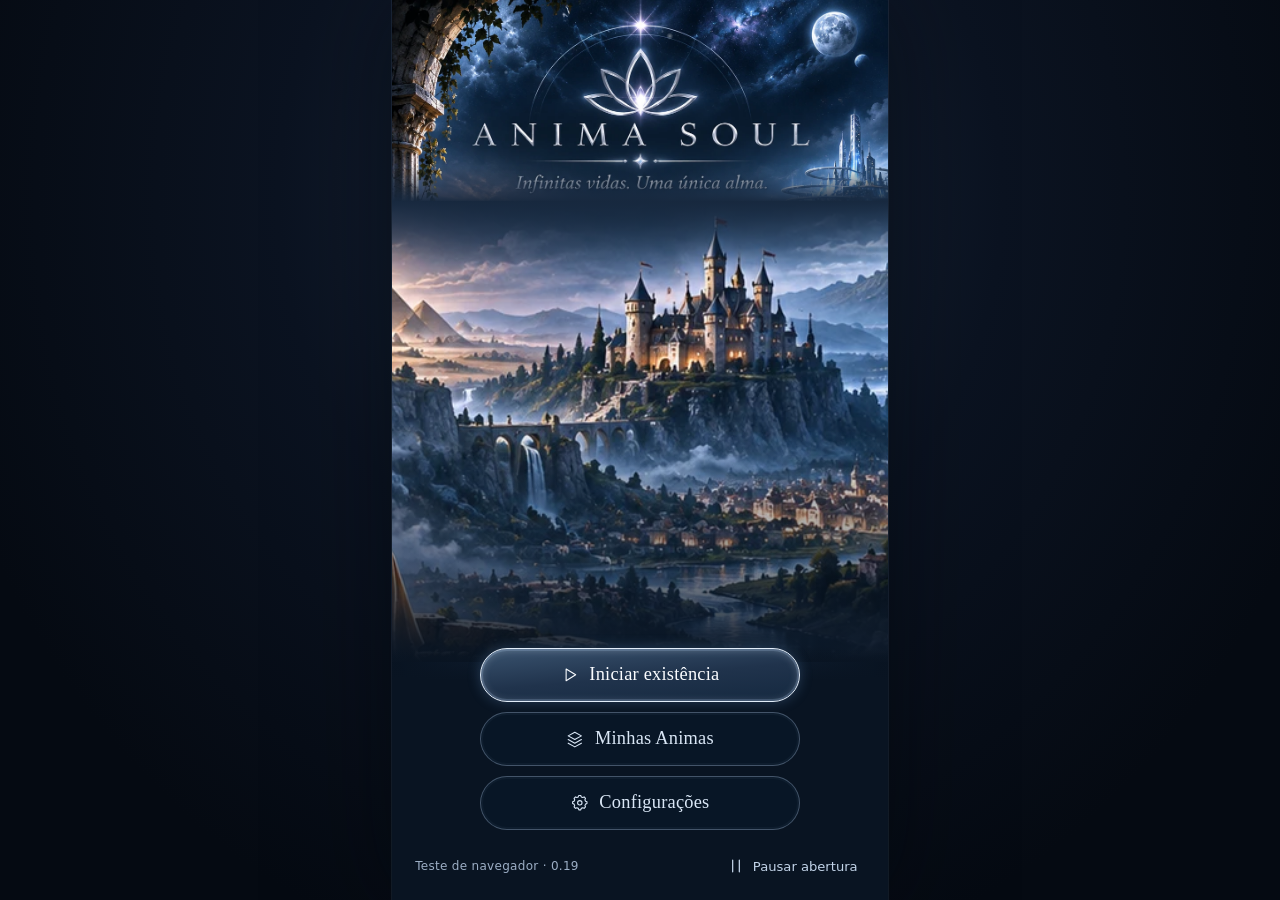
==== commit a40b84e5: "Load progressive narrator and refresh browser asset versions" ====
--- a/index.html
+++ b/index.html
@@ -7,9 +7,9 @@
 <meta name="description" content="Infinitas vidas. Uma única alma. Jogue Anima Soul, um RPG literário de escolhas e múltiplas existências.">
 <title>Anima Soul · Infinitas vidas. Uma única alma.</title>
 <link rel="icon" href="mark.svg" type="image/svg+xml">
-<link rel="stylesheet" href="game.css">
+<link rel="stylesheet" href="game.css?v=019">
 <link rel="preload" as="image" href="art/title.webp">
-<script src="engine.js" defer></script><script src="journey.js" defer></script><script src="game.js" defer></script>
+<script src="engine.js" defer></script><script src="journey.js" defer></script><script src="narration.js?v=019" defer></script><script src="game.js?v=019" defer></script>
 </head>
 <body><main id="game" class="frame" aria-label="Anima Soul"></main>
 <dialog id="sheet" aria-labelledby="sheet-title"><div class="sheet-inner"><div class="sheet-head"><h2 id="sheet-title"></h2><button id="sheet-close" type="button" aria-label="Fechar"></button></div><div id="sheet-body"></div></div></dialog>
--- a/game.css
+++ b/game.css
@@ -19,3 +19,26 @@
 @media(prefers-reduced-motion:reduce){*,*:before,*:after{animation-duration:.001ms!important;animation-iteration-count:1!important;transition:none!important;scroll-behavior:auto!important}}html.still *,html.still *:before,html.still *:after{animation:none!important;transition:none!important}
 
 .spirit-nav{grid-template-columns:repeat(3,minmax(0,1fr))}.screen-head{background:linear-gradient(180deg,#12243c40,#0d1828 90%),url(art/night.webp) center top/cover no-repeat;border-radius:.65rem}
+
+/* 0.19 — fixed vertical reading canvas, progressive narrator */
+.reading{height:100vh;height:100dvh;min-height:0;padding:0 .85rem 0;display:flex;flex-direction:column;overflow:hidden;position:relative}
+.reading>.top{flex:0 0 auto;padding:.18rem 0}
+.reading>.scene-image{flex:0 0 clamp(70px,17dvh,155px);aspect-ratio:auto;min-height:0;max-height:none;margin:0 -.85rem;padding:.45rem .85rem}
+.reading>.scene{display:flex;flex-direction:column;flex:1;min-height:0;padding:.4rem 0 .2rem;gap:.28rem}
+.reading .meta{flex:none;font-size:.7rem;line-height:1.25;gap:.25rem}
+.reading .scene h1{flex:none;font-size:clamp(1.23rem,5vw,1.75rem);line-height:1.12;margin:.1rem 0 .2rem}
+.reading .prose{min-height:0;flex:1;overflow-y:auto;overscroll-behavior:contain;padding:.15rem .24rem .5rem 0;scrollbar-width:thin;scrollbar-color:#536b85 transparent}
+.reading .prose p{font-size:calc(1rem * var(--scale));line-height:1.52}
+.reading .decision-area{flex:none;max-height:48dvh;overflow-y:auto;overscroll-behavior:contain}
+.reading .choices{margin:.15rem 0;gap:.26rem}
+.reading .choice{font-size:calc(.92rem * var(--scale));line-height:1.2;min-height:42px;padding:.44rem .65rem}
+.reading .sub-actions{margin:0;justify-content:flex-start}
+.reading .sub-actions .textbtn{min-height:30px;font-size:.76rem}
+.reading .bar{position:relative;left:auto;bottom:auto;transform:none;width:calc(100% + 1.7rem);margin:0 -.85rem;flex:none;backdrop-filter:none}
+.reading .material-bar{grid-template-columns:repeat(5,minmax(0,1fr))}
+.reading .bar button{min-height:44px;font-size:.68rem}
+.reading .floating-prayer{position:absolute;z-index:3;right:1rem;top:calc(44px + clamp(70px,17dvh,155px) - 45px);width:40px;height:40px;border-radius:50%;background:#15283be8;border:1px solid #a0b8d0;display:grid;place-items:center;box-shadow:0 3px 10px #0008}
+.reading .narration-status{flex:none;text-align:right;min-height:30px}
+.reading [hidden]{display:none!important}
+.reading .save-error{flex:none;font-size:.7rem;padding:.2rem 0}
+@media(max-height:600px){.reading>.scene-image{flex-basis:65px}.reading .floating-prayer{top:66px}.reading .choice{min-height:36px;padding:.3rem .55rem}.reading .scene h1{font-size:1.2rem}.reading .bar button{min-height:39px}}
